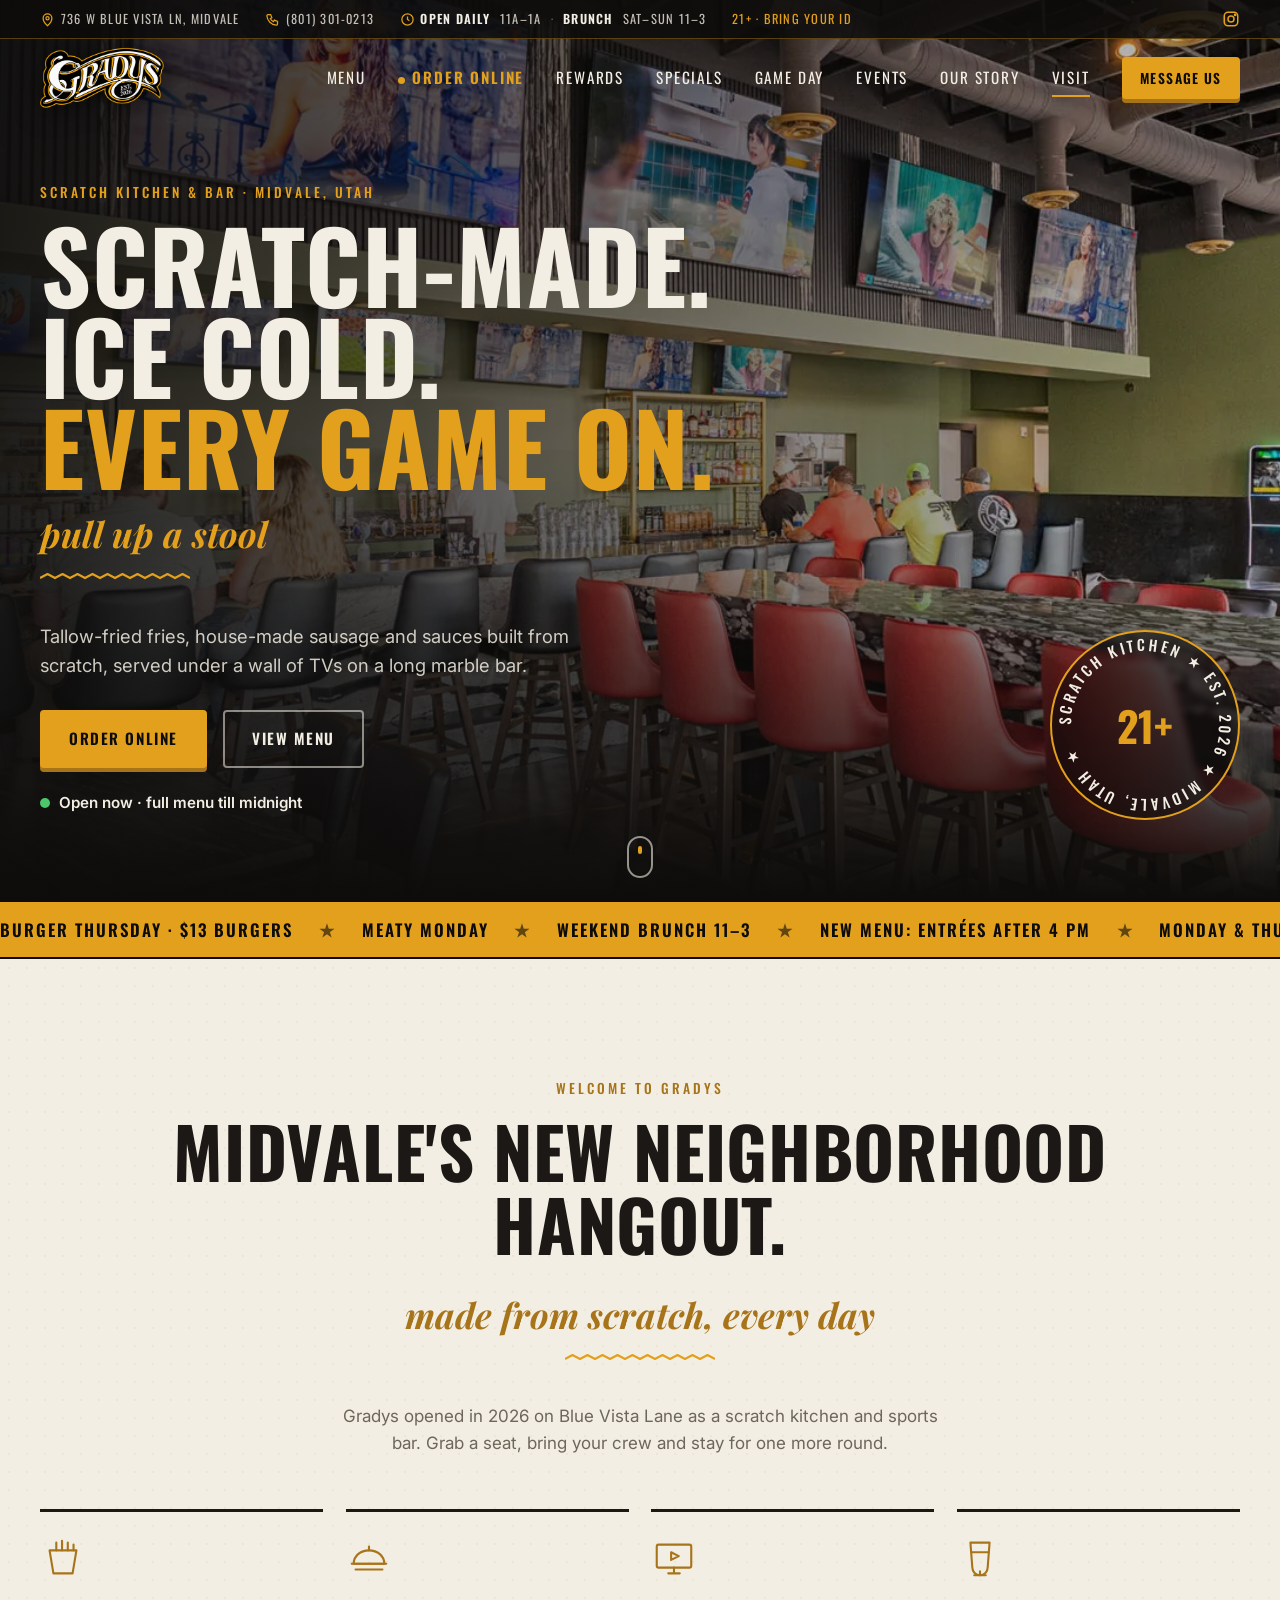
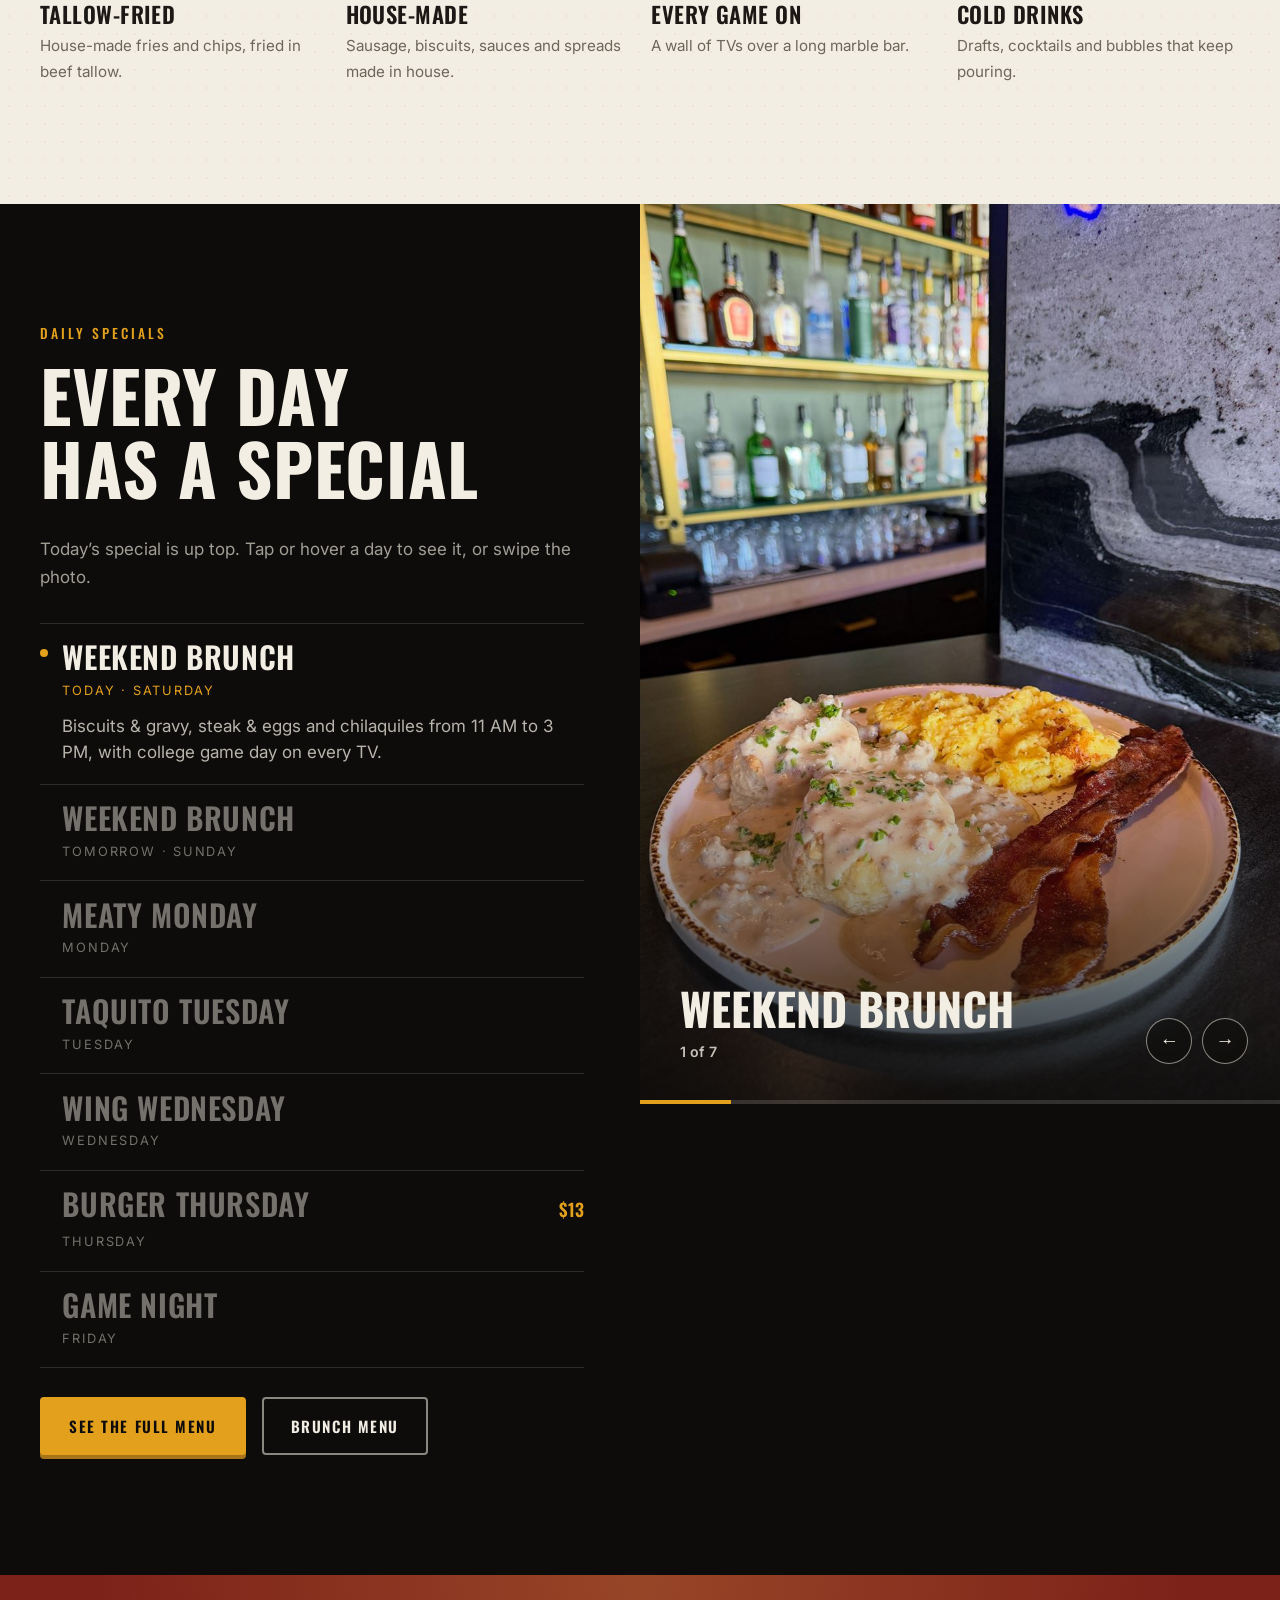
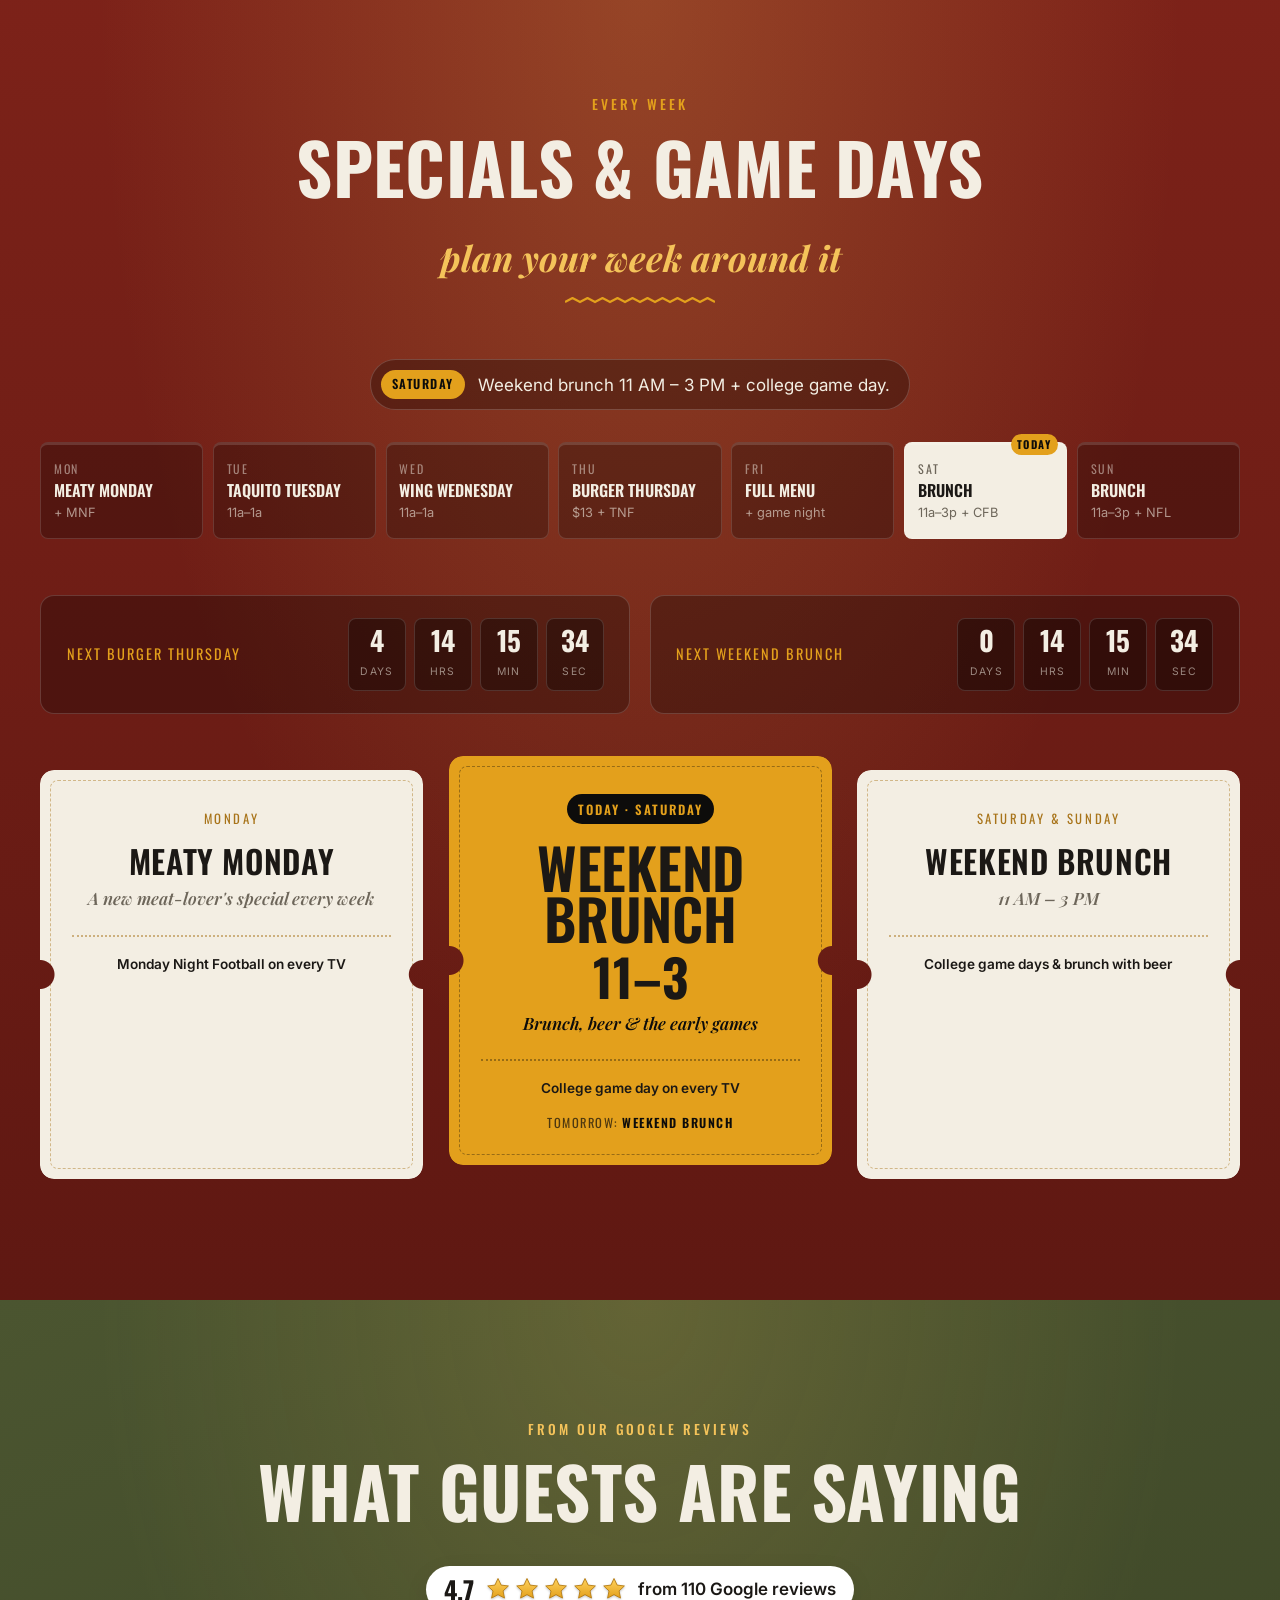
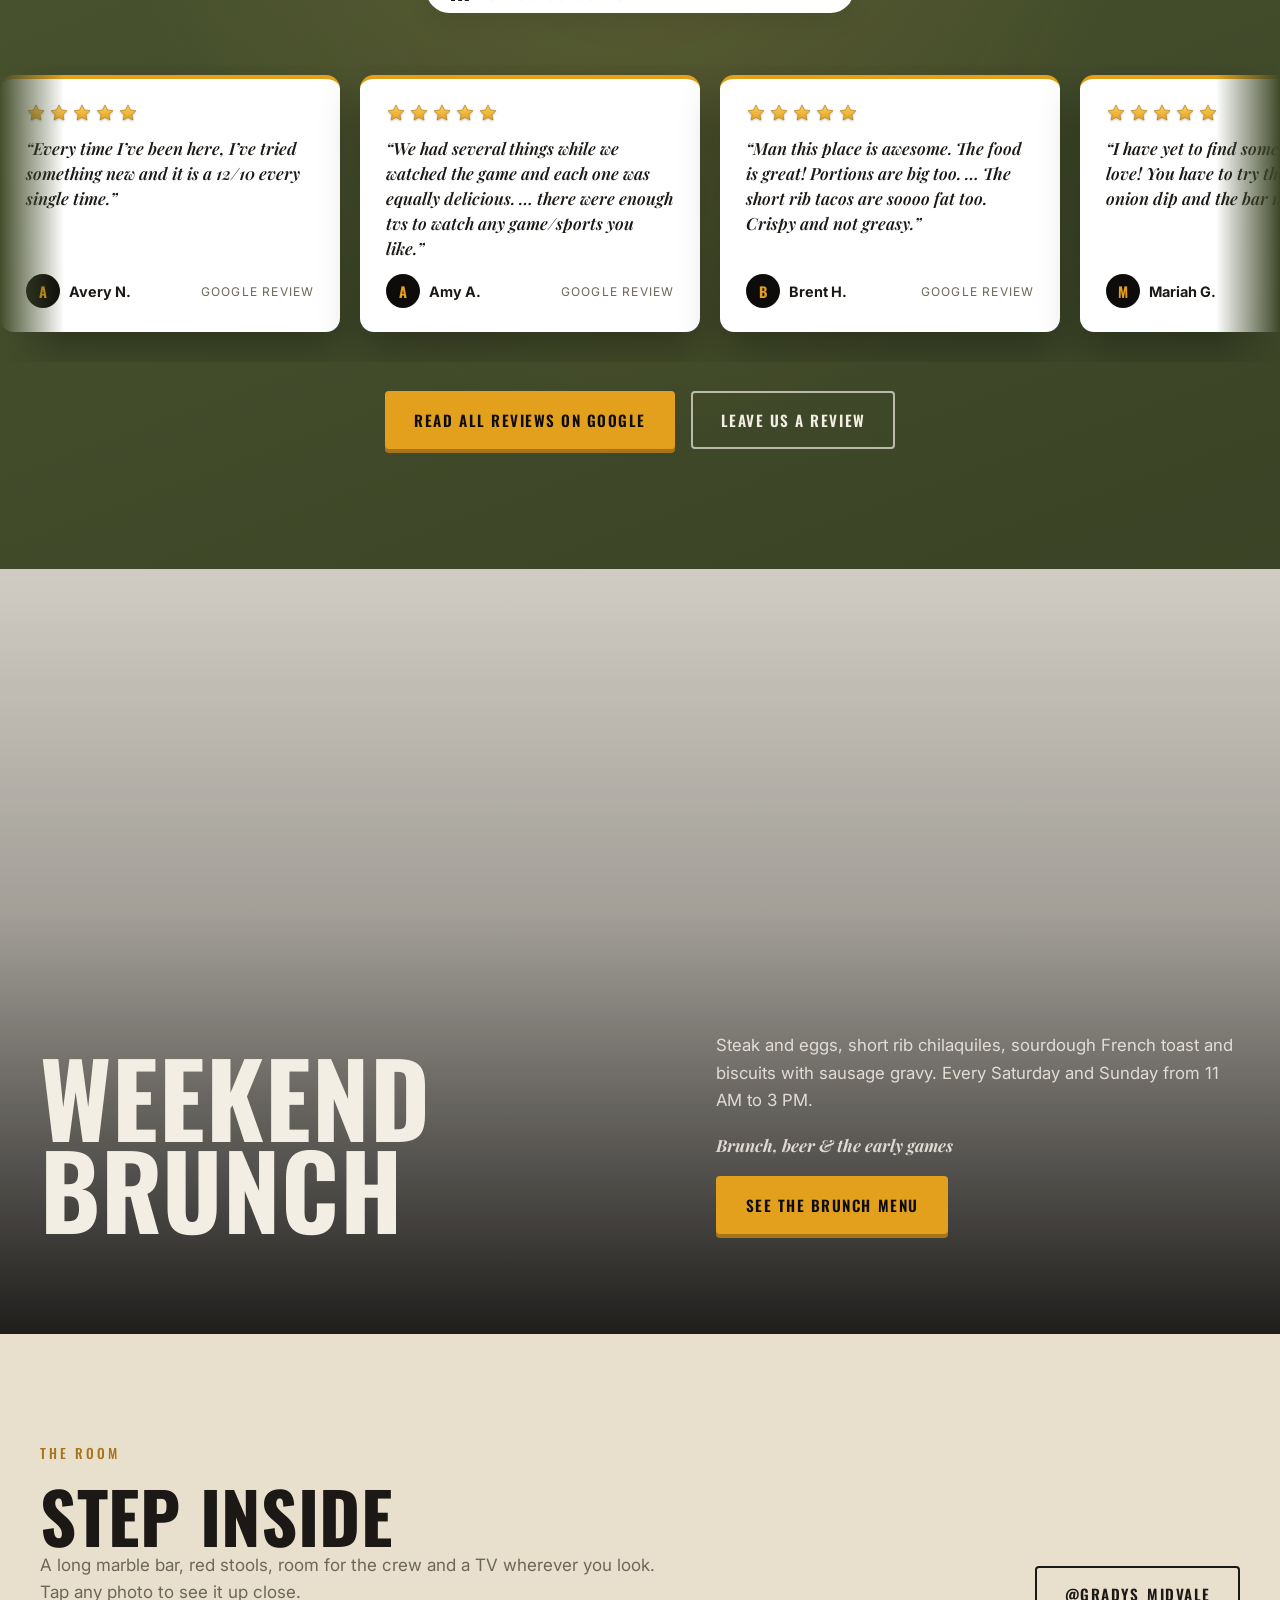
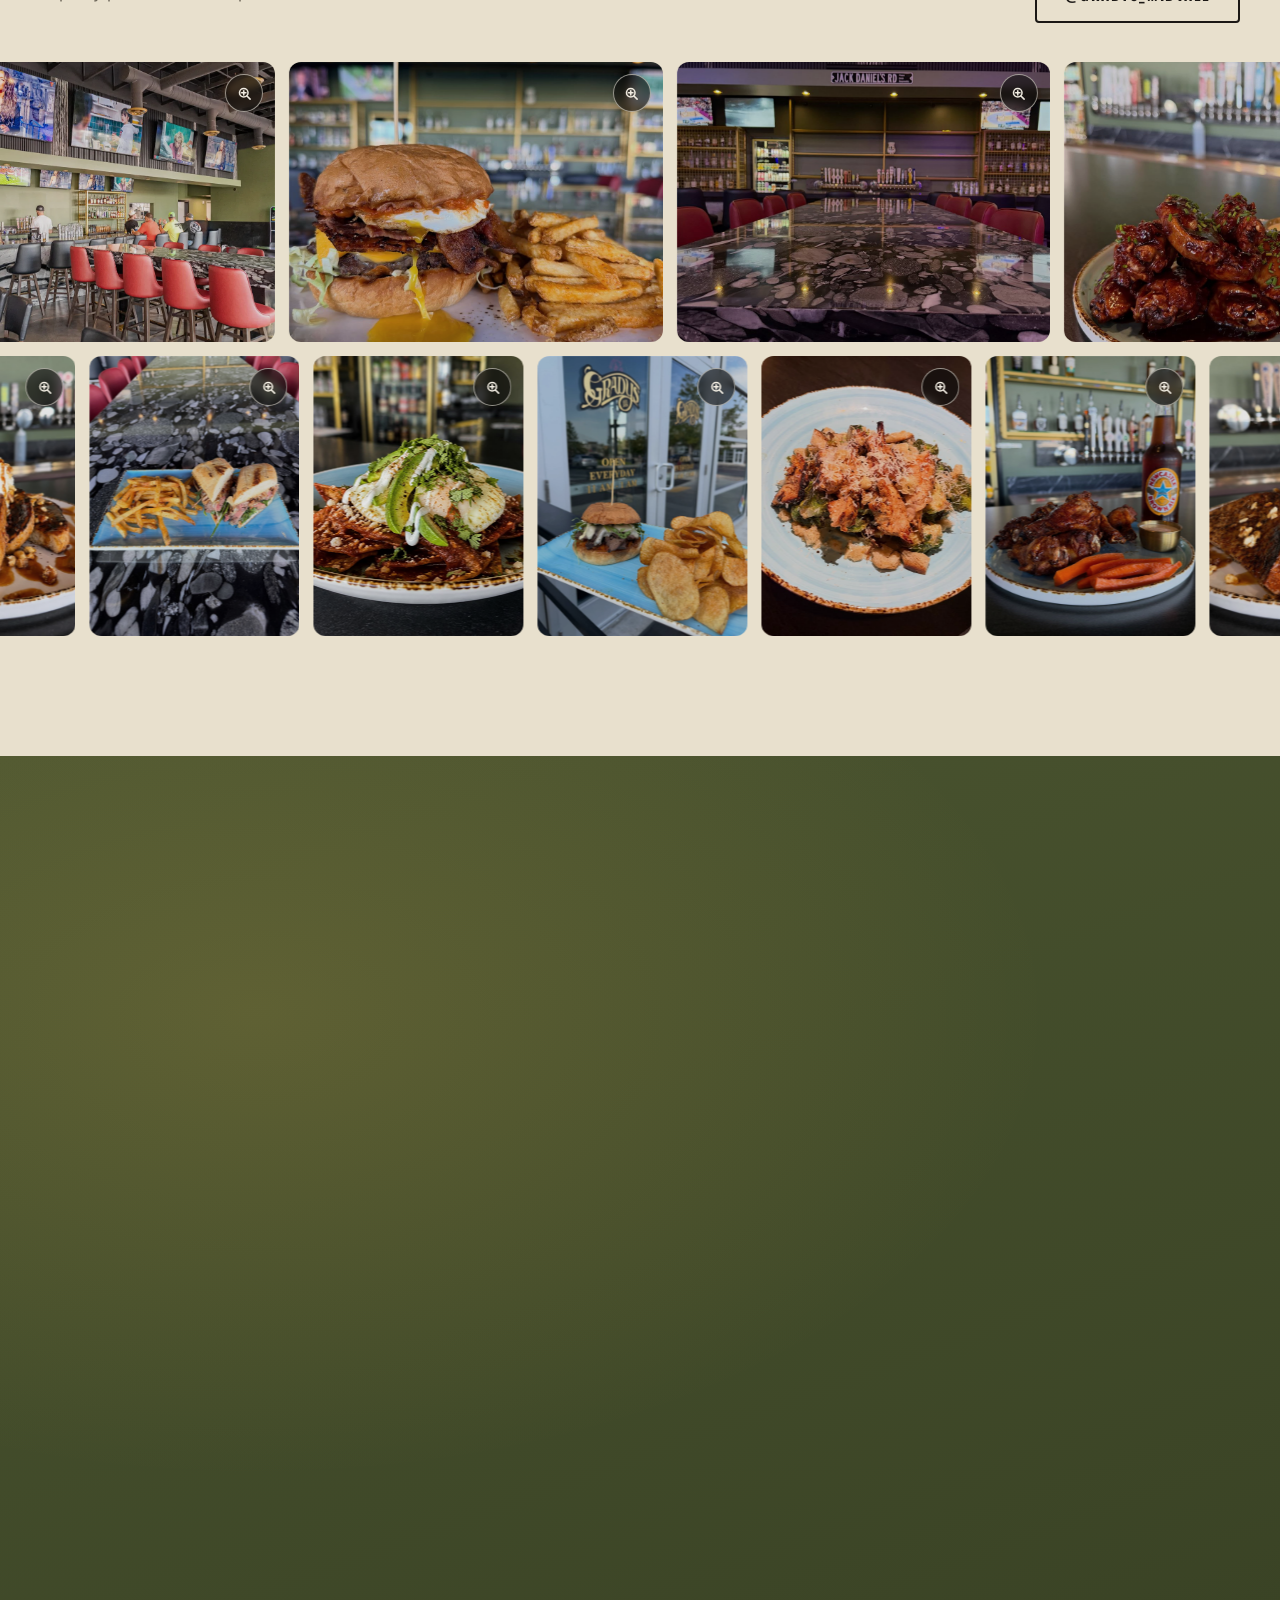
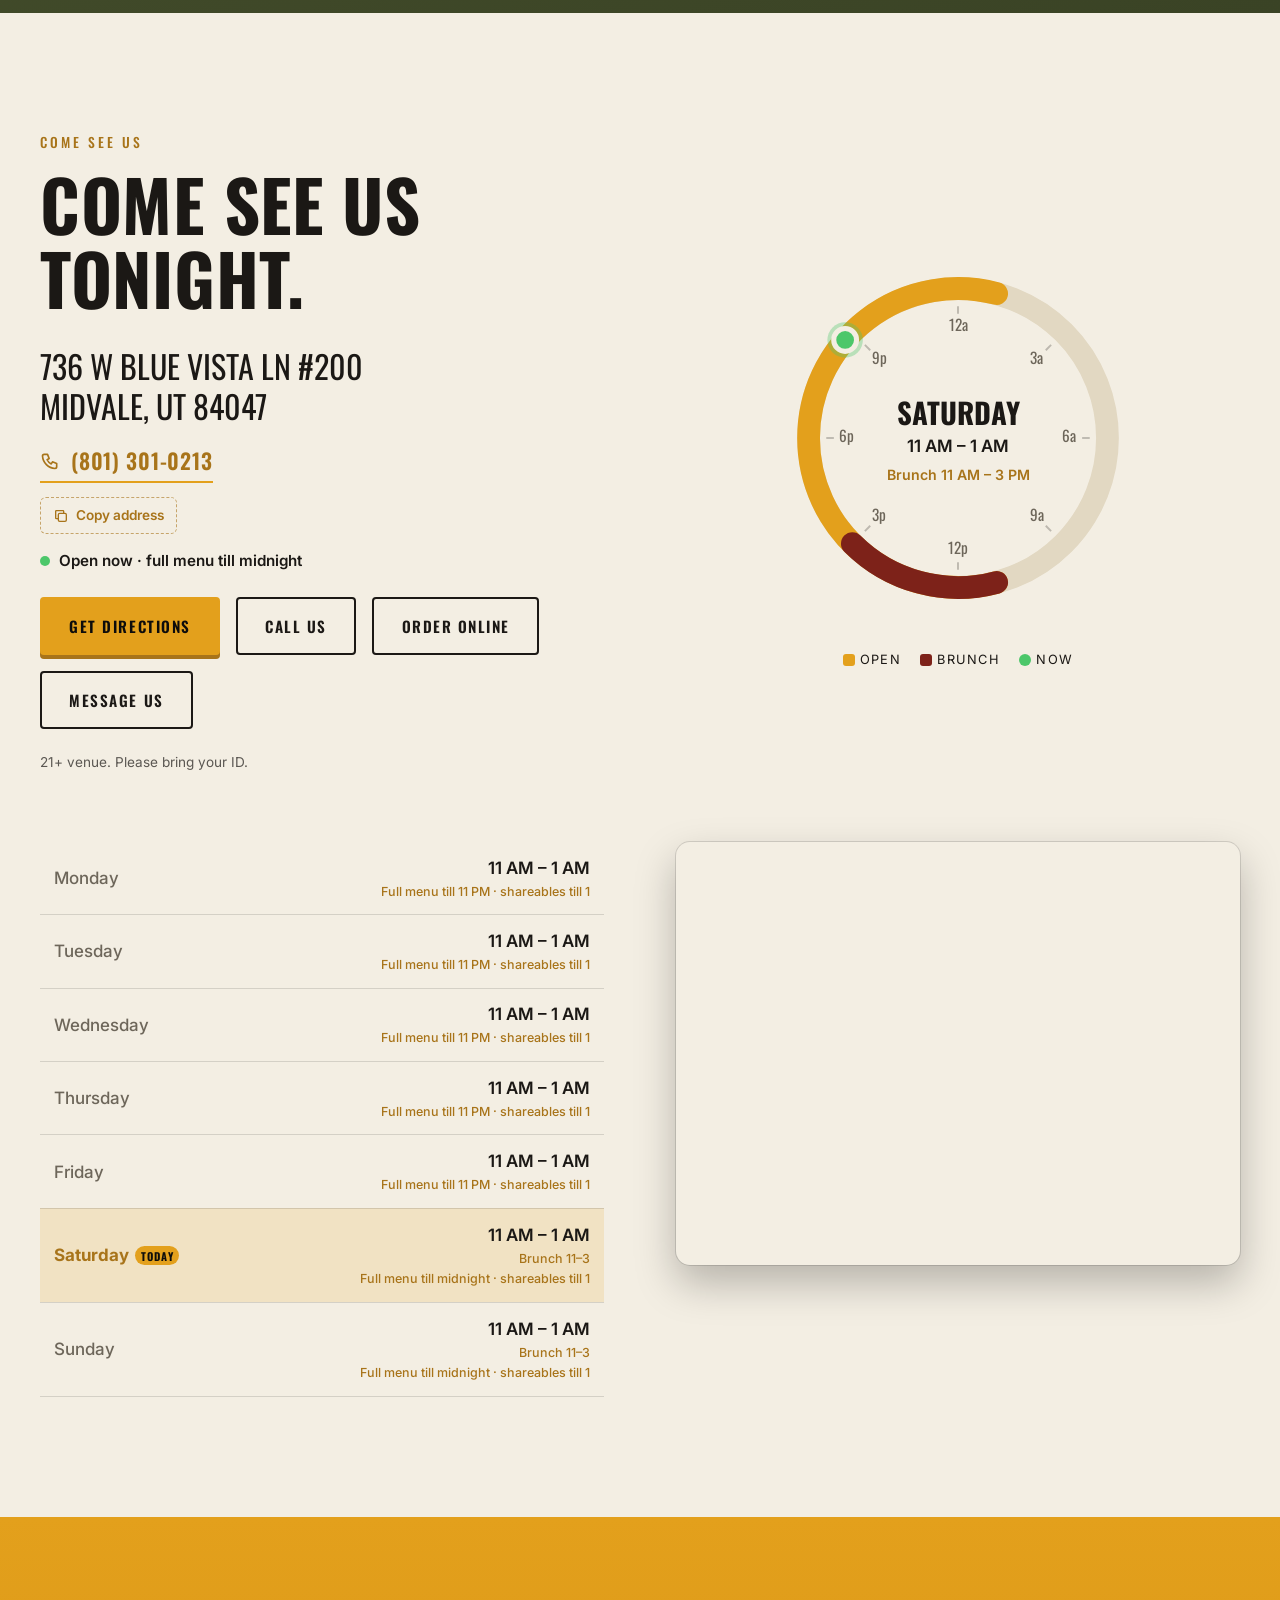
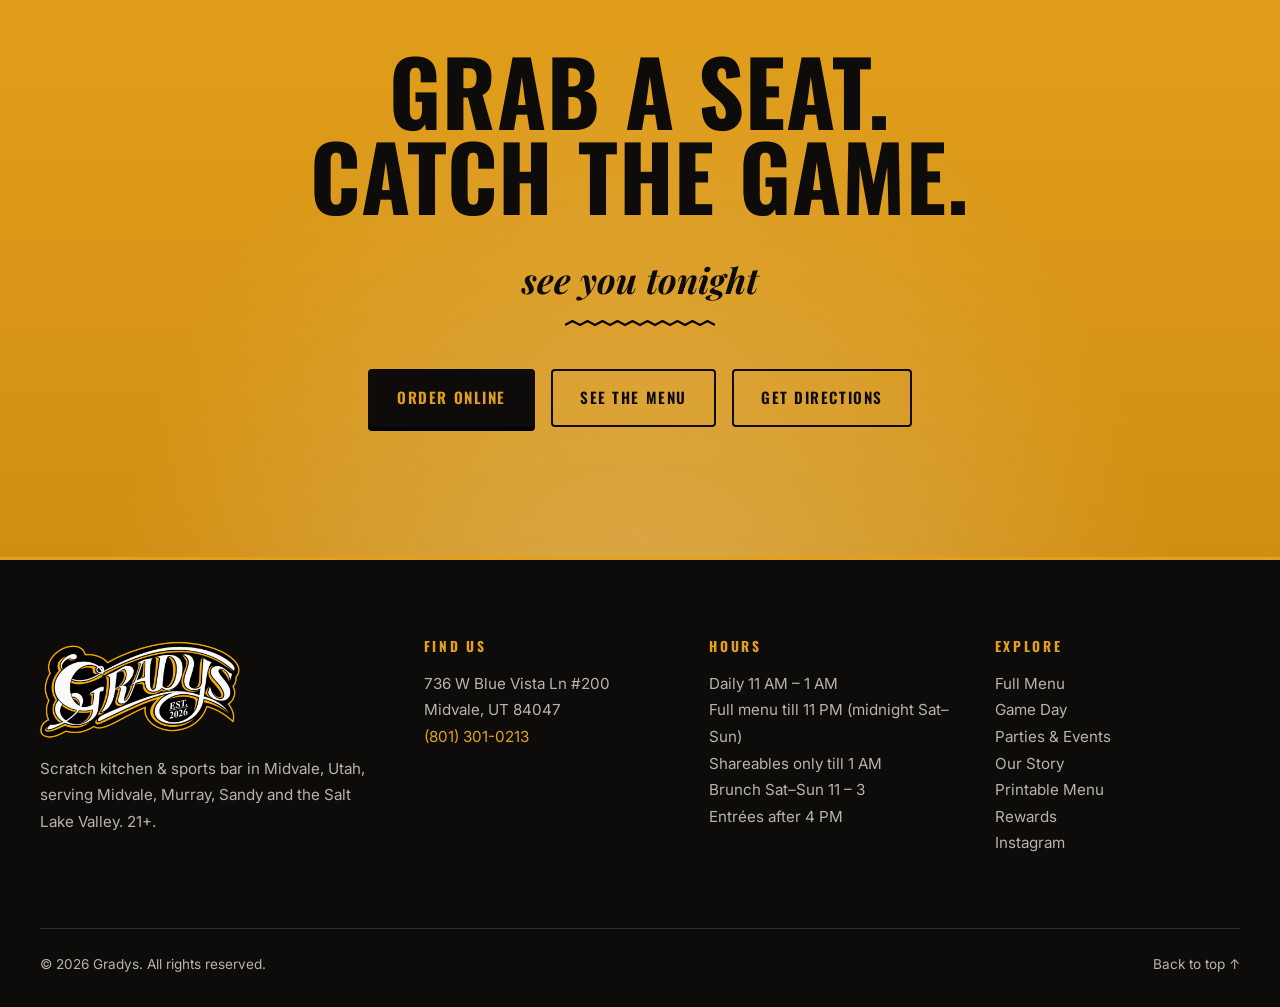
==== index.html @ ba64e4eb "Menu page: 'what's served when' hours row with live Now tag; remove menu search bar Co-Authored-By: " ====
<!doctype html>
<html lang="en">
<head>
  <meta charset="utf-8">
  <meta name="viewport" content="width=device-width, initial-scale=1">
  <link rel="canonical" href="https://gradysmidvale.com/">
  <meta property="og:url" content="https://gradysmidvale.com/">
  <title>Gradys | Sports Bar &amp; Scratch Kitchen in Midvale, UT</title>
  <meta name="description" content="Gradys is a 21+ scratch kitchen and sports bar in Midvale, Utah. Open daily until 1 AM, weekend brunch 11 AM – 3 PM. Burger Thursdays, Meaty Mondays and every game on.">
  <meta property="og:title" content="Gradys | Midvale, UT">
  <meta property="og:description" content="Scratch kitchen &amp; bar. Weekend brunch, Burger Thursdays and every game on.">
  <meta property="og:type" content="website">
  <meta property="og:image" content="https://gradysmidvale.com/assets/burger-egg.jpg">
  <meta name="theme-color" content="#0d0c0b">
  <link rel="icon" href="assets/favicon.svg" type="image/svg+xml">
  <link rel="preconnect" href="https://fonts.googleapis.com">
  <link rel="preconnect" href="https://fonts.gstatic.com" crossorigin>
  <link href="https://fonts.googleapis.com/css2?family=Oswald:wght@400;500;600;700&family=Playfair+Display:ital,wght@1,600;1,700&family=Inter:wght@400;500;600&display=swap" rel="stylesheet">
  <link rel="stylesheet" href="styles.css?v=202611191800">
  <link rel="stylesheet" href="pages.css?v=202611191800">
  <script type="application/ld+json">
{
  "@context": "https://schema.org",
  "@type": [
    "BarOrPub",
    "Restaurant"
  ],
  "@id": "https://gradysmidvale.com/#gradys",
  "name": "Gradys",
  "alternateName": "Gradys Midvale",
  "description": "Scratch kitchen and sports bar in Midvale, Utah: burgers, wings, weekend brunch and every game on the TVs. 21+.",
  "url": "https://gradysmidvale.com/",
  "telephone": "+1-801-301-0213",
  "email": "gradysmidvale@gmail.com",
  "logo": "https://gradysmidvale.com/assets/logo.png",
  "image": [
    "https://gradysmidvale.com/assets/interior.webp",
    "https://gradysmidvale.com/assets/burger-egg.jpg",
    "https://gradysmidvale.com/assets/wings-beer.jpg"
  ],
  "address": {
    "@type": "PostalAddress",
    "streetAddress": "736 W Blue Vista Ln #200",
    "addressLocality": "Midvale",
    "addressRegion": "UT",
    "postalCode": "84047",
    "addressCountry": "US"
  },
  "hasMap": "https://www.google.com/maps/search/?api=1&query=736+W+Blue+Vista+Ln+%23200+Midvale+UT+84047",
  "areaServed": [
    "Midvale, UT",
    "Murray, UT",
    "Sandy, UT",
    "Salt Lake Valley"
  ],
  "openingHoursSpecification": [
    {
      "@type": "OpeningHoursSpecification",
      "dayOfWeek": [
        "Monday",
        "Tuesday",
        "Wednesday",
        "Thursday",
        "Friday",
        "Saturday",
        "Sunday"
      ],
      "opens": "11:00",
      "closes": "01:00"
    },
    {
      "@type": "OpeningHoursSpecification",
      "validFrom": "2026-11-26",
      "validThrough": "2026-11-26",
      "opens": "00:00",
      "closes": "00:00"
    }
  ],
  "servesCuisine": [
    "American",
    "Pub food",
    "Burgers",
    "Wings",
    "Brunch"
  ],
  "priceRange": "$",
  "hasMenu": "https://gradysmidvale.com/#full-menu",
  "acceptsReservations": "False",
  "potentialAction": {
    "@type": "OrderAction",
    "target": {
      "@type": "EntryPoint",
      "urlTemplate": "https://gradysmidvale.com/order.html",
      "actionPlatform": [
        "http://schema.org/DesktopWebPlatform",
        "http://schema.org/MobileWebPlatform"
      ]
    }
  },
  "sameAs": [
    "https://www.instagram.com/gradys_midvale/",
    "https://www.doordash.com/store/53035435",
    "https://www.ubereats.com/store-browse-uuid/a3891496-7d92-5062-830c-9b2025be7996",
    "https://order.toasttab.com/online/gradys-736-w-blue-vista-ln"
  ]
}
  </script>
</head>
<body>
  <a class="skip" href="#main">Skip to content</a>
  <div class="progress" aria-hidden="true"><span></span></div>

  <!-- ===== Marquee-bulb intro (plays once per visit, tap to skip) ===== -->
  <div class="marquee-intro" data-intro aria-hidden="true">
    <div class="marquee-sign" data-bulbs>
      <img class="marquee-logo" src="assets/logo.png" alt="Gradys logo" width="700" height="350">
    </div>
    <p class="marquee-line">Every game on</p>
  </div>
  <script>
    // Intro: skip on repeat visits this session, for reduced motion, or on deep links
    (() => {
      const el = document.querySelector('[data-intro]');
      let seen = false;
      try { seen = sessionStorage.getItem('gradysIntro') === '1'; sessionStorage.setItem('gradysIntro', '1'); } catch (e) {}
      const reduce = matchMedia('(prefers-reduced-motion: reduce)').matches;
      if (seen || reduce || (location.hash && location.hash !== '#top')) { el.remove(); return; }
      // Light bulbs around the sign: they switch on in a sweep, then chase
      const sign = el.querySelector('[data-bulbs]');
      const TOP = 14, SIDE = 7, pts = [];
      for (let i = 0; i < TOP; i++) pts.push([4 + i * (92 / (TOP - 1)), 0]);
      for (let i = 1; i <= SIDE; i++) pts.push([100, i * (100 / (SIDE + 1))]);
      for (let i = TOP - 1; i >= 0; i--) pts.push([4 + i * (92 / (TOP - 1)), 100]);
      for (let i = SIDE; i >= 1; i--) pts.push([0, i * (100 / (SIDE + 1))]);
      pts.forEach(([x, y], i) => {
        const b = document.createElement('i');
        b.className = 'bulb';
        b.style.left = x + '%'; b.style.top = y + '%';
        b.style.setProperty('--on', (i * (0.75 / pts.length)).toFixed(3) + 's');
        b.style.setProperty('--chase', (-(i % 3) * 0.3).toFixed(2) + 's');
        sign.appendChild(b);
      });
      document.documentElement.classList.add('intro-on');
      const done = () => {
        if (el.classList.contains('done')) return;
        el.classList.add('done');
        document.documentElement.classList.remove('intro-on');
        setTimeout(() => el.remove(), 800);
      };
      el.addEventListener('click', done);
      addEventListener('keydown', done, { once: true });
      setTimeout(done, 2300);
    })();
  </script>

  <!-- ===== Header ===== -->
  <header class="site-header" id="top">
    <div class="holiday-bar" data-holiday-bar data-until="2026-11-27T01:00">
      <b>Closed Thanksgiving Day</b> <span class="hb-sep">&middot;</span> Thu, Nov 26 <span class="hb-more"><span class="hb-sep">&middot;</span> Back Friday at 11 AM. Happy Thanksgiving!</span>
    </div>
    <div class="infobar">
      <div class="container infobar-row">
        <a class="info" href="#visit">
          <svg viewBox="0 0 24 24" aria-hidden="true"><path d="M12 22s7-6.2 7-12a7 7 0 1 0-14 0c0 5.8 7 12 7 12Z"/><circle cx="12" cy="10" r="2.5"/></svg>
          736 W Blue Vista Ln, Midvale
        </a>
        <a class="info info-phone" href="tel:+18013010213" aria-label="Call Gradys at (801) 301-0213">
          <svg viewBox="0 0 24 24" aria-hidden="true"><path d="M5 4h4l2 5-2.5 1.5a11 11 0 0 0 5 5L15 13l5 2v4a2 2 0 0 1-2 2A16 16 0 0 1 3 6a2 2 0 0 1 2-2"/></svg>
          (801) 301-0213
        </a>
        <span class="info info-hours">
          <svg viewBox="0 0 24 24" aria-hidden="true"><circle cx="12" cy="12" r="9"/><path d="M12 7v5l3 2"/></svg>
          <b>Open daily</b>&nbsp;11a–1a <span class="sep">·</span> <b>Brunch</b>&nbsp;Sat–Sun 11–3
        </span>
        <span class="info info-21">21+ &middot; Bring your ID</span>
        <a class="info info-ig" href="https://www.instagram.com/gradys_midvale/" target="_blank" rel="noopener" aria-label="Gradys on Instagram">
          <svg viewBox="0 0 24 24" aria-hidden="true"><rect x="3" y="3" width="18" height="18" rx="5"/><circle cx="12" cy="12" r="4"/><circle cx="17.5" cy="6.5" r=".8" fill="currentColor"/></svg>
        </a>
      </div>
    </div>
    <div class="container nav-wrap">
      <a href="#top" class="logo" aria-label="Gradys home">
        <img src="assets/logo.png" alt="Gradys, Est. 2026" width="700" height="350">
      </a>
      <nav id="site-nav" class="site-nav" aria-label="Main">
        <a href="#full-menu" data-nav="menu">Menu</a>
        <a href="order.html" class="nav-order" data-nav="order">Order Online</a>
        <a href="https://www.toasttab.com/gradys-736-w-blue-vista-ln/rewardsSignup" target="_blank" rel="noopener" data-nav="rewards">Rewards</a>
        <a href="#weekly">Specials</a>
        <a href="game-day.html" data-nav="page">Game Day</a>
        <a href="events.html" data-nav="page">Events</a>
        <a href="our-story.html" data-nav="page">Our Story</a>
        <a href="#visit">Visit</a>
        <a href="https://www.instagram.com/gradys_midvale/" target="_blank" rel="noopener" class="btn btn-small">Message Us</a>
      </nav>
      <button class="nav-toggle" aria-expanded="false" aria-controls="site-nav" aria-label="Open menu">
        <span></span><span></span><span></span>
      </button>
    </div>
  </header>

  <!-- =====================================================================
       HOME PAGE
       ===================================================================== -->
  <main id="main" class="page" data-page="home">
    <!-- ===== Hero ===== -->
    <section class="hero">
      <div class="hero-bg" aria-hidden="true"></div>
      <div class="container hero-grid">
        <div class="hero-copy">
          <p class="kicker">Scratch Kitchen &amp; Bar &middot; Midvale, Utah</p>
          <h1>
            <span class="line">Scratch-made.</span>
            <span class="line">Ice cold.</span>
            <span class="line gold">Every game on.</span>
          </h1>
          <p class="script">pull up a stool</p>
          <p class="lead">Tallow-fried fries, house-made sausage and sauces built from scratch, served under a wall of TVs on a long marble bar.</p>
          <div class="actions">
            <a href="order.html" class="btn" data-order>Order Online</a>
            <a href="#full-menu" class="btn btn-ghost">View Menu</a>
          </div>
          <p class="status" data-status><span class="dot"></span><span data-status-text>Open daily until 1 AM</span></p>
        </div>
        <div class="hero-badge" aria-hidden="true">
          <svg viewBox="0 0 200 200" class="badge-ring">
            <defs><path id="circ" d="M100,100 m-78,0 a78,78 0 1,1 156,0 a78,78 0 1,1 -156,0"/></defs>
            <text><textPath href="#circ">SCRATCH KITCHEN ★ EST. 2026 ★ MIDVALE, UTAH ★ </textPath></text>
          </svg>
          <span class="badge-center">21+</span>
        </div>
      </div>
      <a href="#welcome" class="scroll-cue" aria-label="Scroll down"><span></span></a>
    </section>

    <!-- ===== Ticker ===== -->
    <div class="ticker" aria-hidden="true">
      <div class="ticker-track">
        <span>Burger Thursday · $13 burgers</span><i>★</i>
        <span>Meaty Monday</span><i>★</i>
        <span>Weekend brunch 11–3</span><i>★</i>
        <span>New menu: entrées after 4 PM</span><i>★</i>
        <span>Monday &amp; Thursday Night Football</span><i>★</i>
        <span>Now booking holiday parties</span><i>★</i>
        <span>Burger Thursday · $13 burgers</span><i>★</i>
        <span>Meaty Monday</span><i>★</i>
        <span>Weekend brunch 11–3</span><i>★</i>
        <span>New menu: entrées after 4 PM</span><i>★</i>
        <span>Monday &amp; Thursday Night Football</span><i>★</i>
        <span>Now booking holiday parties</span><i>★</i>
      </div>
    </div>

    <!-- ===== Welcome / values ===== -->
    <section class="band band-parchment intro" id="welcome">
      <div class="container">
        <div class="section-head center">
          <p class="kicker dark">Welcome to Gradys</p>
          <h2>Midvale's new neighborhood hangout.</h2>
          <p class="script dark">made from scratch, every day</p>
          <!-- TODO: have the owner review / add their own story -->
          <p class="sub">Gradys opened in 2026 on Blue Vista Lane as a scratch kitchen and sports bar. Grab a seat, bring your crew and stay for one more round.</p>
        </div>
        <div class="values">
          <div class="value">
            <svg viewBox="0 0 48 48" aria-hidden="true"><path d="M14 40 10 16h28l-4 24Z"/><path d="M17 16V8M23 16V6M29 16V8M35 16v-6"/></svg>
            <h3>Tallow-Fried</h3><p>House-made fries and chips, fried in beef tallow.</p>
          </div>
          <div class="value">
            <svg viewBox="0 0 48 48" aria-hidden="true"><path d="M8 30c0-8 7-14 16-14s16 6 16 14Z"/><path d="M6 30h36M10 36h28"/><path d="M24 16v-4"/></svg>
            <h3>House-Made</h3><p>Sausage, biscuits, sauces and spreads made in house.</p>
          </div>
          <div class="value">
            <svg viewBox="0 0 48 48" aria-hidden="true"><rect x="6" y="10" width="36" height="24" rx="2"/><path d="M18 40h12M24 34v6"/><path d="m21 18 8 4-8 4Z"/></svg>
            <h3>Every Game On</h3><p>A wall of TVs over a long marble bar.</p>
          </div>
          <div class="value">
            <svg viewBox="0 0 48 48" aria-hidden="true"><path d="M14 8h20l-2 26a8 8 0 0 1-16 0Z"/><path d="M24 42v-4M18 42h12"/><path d="M15 18h18"/></svg>
            <h3>Cold Drinks</h3><p>Drafts, cocktails and bubbles that keep pouring.</p>
          </div>
        </div>
      </div>
    </section>

    <!-- ===== Favorites (hover/tap list + sticky photo) ===== -->
    <section class="band band-black favorites" id="favorites">
      <div class="fav-grid">
        <div class="fav-list-wrap">
          <p class="kicker">Daily Specials</p>
          <h2>Every day<br>has a special</h2>
          <p class="sub light">Today’s special is up top. Tap or hover a day to see it, or swipe the photo.</p>
          <!-- One item per day. script.js moves today to the top and opens it (see TODAY_TICKET). -->
          <ol class="fav-list" role="list" data-fav-week>
            <li class="fav active" data-day="1" data-img="assets/steak-sandwich.jpg" data-cap="Meaty Monday" tabindex="0">
              <div class="fav-row"><h3>Meaty Monday</h3><span class="fav-price"></span></div>
              <p class="fav-tag">Monday</p>
              <p class="fav-desc">A new meat-lover’s feature every Monday, served until it’s gone, with Monday Night Football on every TV.</p>
            </li>
            <li class="fav" data-day="2" data-img="assets/taquitos.jpg" data-cap="Taquito Tuesday" tabindex="0">
              <div class="fav-row"><h3>Taquito Tuesday</h3><span class="fav-price"></span></div>
              <p class="fav-tag">Tuesday</p>
              <p class="fav-desc">Chili-braised short rib taquitos with white cheddar, almond poblano crema and chili jus.</p>
            </li>
            <li class="fav" data-day="3" data-img="assets/wings.jpg" data-cap="Wing Wednesday" tabindex="0">
              <div class="fav-row"><h3>Wing Wednesday</h3><span class="fav-price"></span></div>
              <p class="fav-tag">Wednesday</p>
              <p class="fav-desc">Pick your sauce, from Gold BBQ and Buffalo all the way up to INFERNO, with green goddess ranch.</p>
            </li>
            <li class="fav" data-day="4" data-img="assets/burger-egg.jpg" data-cap="Burger Thursday" tabindex="0">
              <div class="fav-row"><h3>Burger Thursday</h3><span class="fav-price">$13</span></div>
              <p class="fav-tag">Thursday</p>
              <p class="fav-desc">Every burger is $13 Thursday until 11 PM (bison excluded), plus a new feature burger each week.</p>
            </li>
            <li class="fav" data-day="5" data-img="assets/bar-sandwich-tvs.jpg" data-cap="Game Night" tabindex="0">
              <div class="fav-row"><h3>Game Night</h3><span class="fav-price"></span></div>
              <p class="fav-tag">Friday</p>
              <p class="fav-desc">The full menu until 11 PM, shareables until 1 AM, and Friday night games on every screen.</p>
            </li>
            <li class="fav" data-day="6" data-img="assets/biscuits-gravy.jpg" data-cap="Weekend Brunch" tabindex="0">
              <div class="fav-row"><h3>Weekend Brunch</h3><span class="fav-price"></span></div>
              <p class="fav-tag">Saturday</p>
              <p class="fav-desc">Biscuits &amp; gravy, steak &amp; eggs and chilaquiles from 11 AM to 3 PM, with college game day on every TV.</p>
            </li>
            <li class="fav" data-day="0" data-img="assets/chilaquiles.jpg" data-cap="Weekend Brunch" tabindex="0">
              <div class="fav-row"><h3>Weekend Brunch</h3><span class="fav-price"></span></div>
              <p class="fav-tag">Sunday</p>
              <p class="fav-desc">Short rib chilaquiles, French toast and biscuits &amp; gravy from 11 AM to 3 PM, with NFL Sunday on every TV.</p>
            </li>
          </ol>
          <div class="actions">
            <a href="#full-menu" class="btn">See the Full Menu</a>
            <a href="#full-menu/brunch" class="btn btn-ghost">Brunch Menu</a>
          </div>
        </div>
        <div class="fav-photo">
          <img src="assets/steak-sandwich.jpg" alt="" data-fav-img data-zoom>
          <div class="fav-photo-cap"><span data-fav-cap>Meaty Monday</span><small data-fav-count>1 of 7</small></div>
          <div class="fav-nav">
            <button type="button" class="round-btn" data-fav-prev aria-label="Previous day">←</button>
            <button type="button" class="round-btn" data-fav-next aria-label="Next day">→</button>
          </div>
          <div class="fav-bar" aria-hidden="true"><span data-fav-bar></span></div>
        </div>
      </div>
    </section>

    <!-- ===== Weekly specials ===== -->
    <section class="band band-black weekly" id="weekly">
      <div class="container">
        <div class="section-head center">
          <p class="kicker">Every Week</p>
          <h2>Specials &amp; Game Days</h2>
          <p class="script">plan your week around it</p>
        </div>

        <!-- TODO: confirm with client which weekly specials are ongoing -->
        <p class="today-line" data-today-line><span class="pill" data-today-name>Today</span> <span data-today-text>Open daily until 1 AM.</span></p>
        <ol class="week" role="list">
          <li data-day="1"><small>Mon</small><b>Meaty Monday</b><span>+ MNF</span></li>
          <li data-day="2"><small>Tue</small><b>Taquito Tuesday</b><span>11a–1a</span></li>
          <li data-day="3"><small>Wed</small><b>Wing Wednesday</b><span>11a–1a</span></li>
          <li data-day="4"><small>Thu</small><b>Burger Thursday</b><span>$13 + TNF</span></li>
          <li data-day="5"><small>Fri</small><b>Full Menu</b><span>+ game night</span></li>
          <li data-day="6"><small>Sat</small><b>Brunch</b><span>11a–3p + CFB</span></li>
          <li data-day="0"><small>Sun</small><b>Brunch</b><span>11a–3p + NFL</span></li>
        </ol>

        <div class="countdowns">
          <div class="countdown" data-countdown="burger">
            <p class="cd-label">Next Burger Thursday</p>
            <div class="cd-clock"><span><b data-d>0</b><small>days</small></span><span><b data-h>0</b><small>hrs</small></span><span><b data-m>0</b><small>min</small></span><span><b data-s>0</b><small>sec</small></span></div>
            <p class="cd-live" hidden>It's on right now: $13 burgers until 11 PM</p>
          </div>
          <div class="countdown" data-countdown="brunch">
            <p class="cd-label">Next Weekend Brunch</p>
            <div class="cd-clock"><span><b data-d>0</b><small>days</small></span><span><b data-h>0</b><small>hrs</small></span><span><b data-m>0</b><small>min</small></span><span><b data-s>0</b><small>sec</small></span></div>
            <p class="cd-live" hidden>Brunch is being served until 3 PM</p>
          </div>
        </div>

        <div class="tickets">
          <article class="ticket">
            <p class="ticket-day">Monday</p>
            <h3>Meaty Monday</h3>
            <p class="ticket-sub">A new meat-lover's special every week</p>
            <hr>
            <p class="ticket-foot">Monday Night Football on every TV</p>
          </article>
          <!-- Gold ticket switches to today's special every day (Mountain Time) — see TODAY_TICKET in script.js -->
          <article class="ticket ticket-gold" data-today-ticket>
            <p class="ticket-day" data-tt-day>Thursday</p>
            <h3 data-tt-name>Burger Thursday</h3>
            <p class="ticket-big" data-tt-big>$13</p>
            <p class="ticket-sub" data-tt-sub>Every burger, until 11 PM (bison excluded)</p>
            <hr>
            <p class="ticket-foot" data-tt-foot>New feature burger each week + TNF</p>
            <p class="ticket-game" data-tt-game aria-live="polite" hidden></p>
            <p class="tt-next" data-tt-next></p>
          </article>
          <article class="ticket">
            <p class="ticket-day">Saturday &amp; Sunday</p>
            <h3>Weekend Brunch</h3>
            <p class="ticket-sub">11 AM – 3 PM</p>
            <hr>
            <p class="ticket-foot">College game days &amp; brunch with beer</p>
          </article>
        </div>
      </div>
    </section>

    <!-- ===== Google reviews ===== -->
    <!-- Real 5-star Google reviews, quoted as short excerpts (Nov 2026). Rating/count are a snapshot; update when they change. -->
    <section class="band reviews rv-green" id="reviews" aria-labelledby="reviews-title">
      <svg width="0" height="0" style="position:absolute" aria-hidden="true"><defs>
        <linearGradient id="rv-star-fill" x1="0" y1="0" x2="0" y2="1"><stop offset="0" stop-color="#ffd25e"/><stop offset="1" stop-color="#e3a01c"/></linearGradient>
        <symbol id="rv-star" viewBox="0 0 24 24"><path d="M12 2.3l2.9 6.1 6.7.8-4.9 4.6 1.3 6.6L12 17.2l-5.9 3.2 1.3-6.6-4.9-4.6 6.7-.8z" fill="url(#rv-star-fill)" stroke="#b47a10" stroke-width=".8" stroke-linejoin="round"/></symbol>
      </defs></svg>

      <div class="container">
        <div class="section-head center">
          <p class="kicker">From our Google reviews</p>
          <h2 id="reviews-title">What guests are saying</h2>
          <a class="rv-summary" href="https://www.google.com/maps?cid=9613562623023487433" target="_blank" rel="noopener">
            <b>4.7</b><span class="rv-stars big" aria-hidden="true"><svg class="rv-star" viewBox="0 0 24 24" aria-hidden="true"><use href="#rv-star"></use></svg><svg class="rv-star" viewBox="0 0 24 24" aria-hidden="true"><use href="#rv-star"></use></svg><svg class="rv-star" viewBox="0 0 24 24" aria-hidden="true"><use href="#rv-star"></use></svg><svg class="rv-star" viewBox="0 0 24 24" aria-hidden="true"><use href="#rv-star"></use></svg><svg class="rv-star" viewBox="0 0 24 24" aria-hidden="true"><use href="#rv-star"></use></svg></span><span>from 110 Google reviews</span>
          </a>
        </div>
      </div>
      <div class="rv-marquee">
        <div class="rv-track">
          <figure class="rv-card">
            <span class="rv-stars" role="img" aria-label="5 out of 5 stars"><svg class="rv-star" viewBox="0 0 24 24" aria-hidden="true"><use href="#rv-star"></use></svg><svg class="rv-star" viewBox="0 0 24 24" aria-hidden="true"><use href="#rv-star"></use></svg><svg class="rv-star" viewBox="0 0 24 24" aria-hidden="true"><use href="#rv-star"></use></svg><svg class="rv-star" viewBox="0 0 24 24" aria-hidden="true"><use href="#rv-star"></use></svg><svg class="rv-star" viewBox="0 0 24 24" aria-hidden="true"><use href="#rv-star"></use></svg></span>
            <blockquote>“Every time I’ve been here, I’ve tried something new and it is a 12/10 every single time.”</blockquote>
            <figcaption><span class="rv-avatar">A</span><b>Avery N.</b><span class="rv-src">Google review</span></figcaption>
          </figure>
          <figure class="rv-card">
            <span class="rv-stars" role="img" aria-label="5 out of 5 stars"><svg class="rv-star" viewBox="0 0 24 24" aria-hidden="true"><use href="#rv-star"></use></svg><svg class="rv-star" viewBox="0 0 24 24" aria-hidden="true"><use href="#rv-star"></use></svg><svg class="rv-star" viewBox="0 0 24 24" aria-hidden="true"><use href="#rv-star"></use></svg><svg class="rv-star" viewBox="0 0 24 24" aria-hidden="true"><use href="#rv-star"></use></svg><svg class="rv-star" viewBox="0 0 24 24" aria-hidden="true"><use href="#rv-star"></use></svg></span>
            <blockquote>“We had several things while we watched the game and each one was equally delicious. … there were enough tvs to watch any game/sports you like.”</blockquote>
            <figcaption><span class="rv-avatar">A</span><b>Amy A.</b><span class="rv-src">Google review</span></figcaption>
          </figure>
          <figure class="rv-card">
            <span class="rv-stars" role="img" aria-label="5 out of 5 stars"><svg class="rv-star" viewBox="0 0 24 24" aria-hidden="true"><use href="#rv-star"></use></svg><svg class="rv-star" viewBox="0 0 24 24" aria-hidden="true"><use href="#rv-star"></use></svg><svg class="rv-star" viewBox="0 0 24 24" aria-hidden="true"><use href="#rv-star"></use></svg><svg class="rv-star" viewBox="0 0 24 24" aria-hidden="true"><use href="#rv-star"></use></svg><svg class="rv-star" viewBox="0 0 24 24" aria-hidden="true"><use href="#rv-star"></use></svg></span>
            <blockquote>“Man this place is awesome. The food is great! Portions are big too. … The short rib tacos are soooo fat too. Crispy and not greasy.”</blockquote>
            <figcaption><span class="rv-avatar">B</span><b>Brent H.</b><span class="rv-src">Google review</span></figcaption>
          </figure>
          <figure class="rv-card">
            <span class="rv-stars" role="img" aria-label="5 out of 5 stars"><svg class="rv-star" viewBox="0 0 24 24" aria-hidden="true"><use href="#rv-star"></use></svg><svg class="rv-star" viewBox="0 0 24 24" aria-hidden="true"><use href="#rv-star"></use></svg><svg class="rv-star" viewBox="0 0 24 24" aria-hidden="true"><use href="#rv-star"></use></svg><svg class="rv-star" viewBox="0 0 24 24" aria-hidden="true"><use href="#rv-star"></use></svg><svg class="rv-star" viewBox="0 0 24 24" aria-hidden="true"><use href="#rv-star"></use></svg></span>
            <blockquote>“I have yet to find something I don’t love! You have to try the chips french onion dip and the bar nuts!”</blockquote>
            <figcaption><span class="rv-avatar">M</span><b>Mariah G.</b><span class="rv-src">Google review</span></figcaption>
          </figure>
          <figure class="rv-card">
            <span class="rv-stars" role="img" aria-label="5 out of 5 stars"><svg class="rv-star" viewBox="0 0 24 24" aria-hidden="true"><use href="#rv-star"></use></svg><svg class="rv-star" viewBox="0 0 24 24" aria-hidden="true"><use href="#rv-star"></use></svg><svg class="rv-star" viewBox="0 0 24 24" aria-hidden="true"><use href="#rv-star"></use></svg><svg class="rv-star" viewBox="0 0 24 24" aria-hidden="true"><use href="#rv-star"></use></svg><svg class="rv-star" viewBox="0 0 24 24" aria-hidden="true"><use href="#rv-star"></use></svg></span>
            <blockquote>“It’s nice to have a bar with excellent food and good drinks near my house! … This place rocks.”</blockquote>
            <figcaption><span class="rv-avatar">L</span><b>Layton A.</b><span class="rv-src">Google review</span></figcaption>
          </figure>
          <figure class="rv-card">
            <span class="rv-stars" role="img" aria-label="5 out of 5 stars"><svg class="rv-star" viewBox="0 0 24 24" aria-hidden="true"><use href="#rv-star"></use></svg><svg class="rv-star" viewBox="0 0 24 24" aria-hidden="true"><use href="#rv-star"></use></svg><svg class="rv-star" viewBox="0 0 24 24" aria-hidden="true"><use href="#rv-star"></use></svg><svg class="rv-star" viewBox="0 0 24 24" aria-hidden="true"><use href="#rv-star"></use></svg><svg class="rv-star" viewBox="0 0 24 24" aria-hidden="true"><use href="#rv-star"></use></svg></span>
            <blockquote>“We tried this place and LOVED it. From the Guiness on draft to the amazing Old Fashion everything was delicious.”</blockquote>
            <figcaption><span class="rv-avatar">C</span><b>Carrie O.</b><span class="rv-src">Google review</span></figcaption>
          </figure>
          <figure class="rv-card">
            <span class="rv-stars" role="img" aria-label="5 out of 5 stars"><svg class="rv-star" viewBox="0 0 24 24" aria-hidden="true"><use href="#rv-star"></use></svg><svg class="rv-star" viewBox="0 0 24 24" aria-hidden="true"><use href="#rv-star"></use></svg><svg class="rv-star" viewBox="0 0 24 24" aria-hidden="true"><use href="#rv-star"></use></svg><svg class="rv-star" viewBox="0 0 24 24" aria-hidden="true"><use href="#rv-star"></use></svg><svg class="rv-star" viewBox="0 0 24 24" aria-hidden="true"><use href="#rv-star"></use></svg></span>
            <blockquote>“Grady’s in Midvale is one of my favorite spots to eat.”</blockquote>
            <figcaption><span class="rv-avatar">J</span><b>JD W.</b><span class="rv-src">Google review</span></figcaption>
          </figure>
          <figure class="rv-card">
            <span class="rv-stars" role="img" aria-label="5 out of 5 stars"><svg class="rv-star" viewBox="0 0 24 24" aria-hidden="true"><use href="#rv-star"></use></svg><svg class="rv-star" viewBox="0 0 24 24" aria-hidden="true"><use href="#rv-star"></use></svg><svg class="rv-star" viewBox="0 0 24 24" aria-hidden="true"><use href="#rv-star"></use></svg><svg class="rv-star" viewBox="0 0 24 24" aria-hidden="true"><use href="#rv-star"></use></svg><svg class="rv-star" viewBox="0 0 24 24" aria-hidden="true"><use href="#rv-star"></use></svg></span>
            <blockquote>“Wonderful cocktails, great beer! … Great staff. Highly recommend.”</blockquote>
            <figcaption><span class="rv-avatar">J</span><b>Jamie N.</b><span class="rv-src">Google review</span></figcaption>
          </figure>
          <figure class="rv-card">
            <span class="rv-stars" role="img" aria-label="5 out of 5 stars"><svg class="rv-star" viewBox="0 0 24 24" aria-hidden="true"><use href="#rv-star"></use></svg><svg class="rv-star" viewBox="0 0 24 24" aria-hidden="true"><use href="#rv-star"></use></svg><svg class="rv-star" viewBox="0 0 24 24" aria-hidden="true"><use href="#rv-star"></use></svg><svg class="rv-star" viewBox="0 0 24 24" aria-hidden="true"><use href="#rv-star"></use></svg><svg class="rv-star" viewBox="0 0 24 24" aria-hidden="true"><use href="#rv-star"></use></svg></span>
            <blockquote>“You dont want to miss this gem! Cool atmosphere, great food, and lots of drinks and beers on tap!”</blockquote>
            <figcaption><span class="rv-avatar">R</span><b>Rob B.</b><span class="rv-src">Google review</span></figcaption>
          </figure>
          <figure class="rv-card">
            <span class="rv-stars" role="img" aria-label="5 out of 5 stars"><svg class="rv-star" viewBox="0 0 24 24" aria-hidden="true"><use href="#rv-star"></use></svg><svg class="rv-star" viewBox="0 0 24 24" aria-hidden="true"><use href="#rv-star"></use></svg><svg class="rv-star" viewBox="0 0 24 24" aria-hidden="true"><use href="#rv-star"></use></svg><svg class="rv-star" viewBox="0 0 24 24" aria-hidden="true"><use href="#rv-star"></use></svg><svg class="rv-star" viewBox="0 0 24 24" aria-hidden="true"><use href="#rv-star"></use></svg></span>
            <blockquote>“The food is amazing!! … Insane attention to detail.”</blockquote>
            <figcaption><span class="rv-avatar">O</span><b>Omar J.</b><span class="rv-src">Google review</span></figcaption>
          </figure>
          <figure class="rv-card" aria-hidden="true">
            <span class="rv-stars" role="img" aria-label="5 out of 5 stars"><svg class="rv-star" viewBox="0 0 24 24" aria-hidden="true"><use href="#rv-star"></use></svg><svg class="rv-star" viewBox="0 0 24 24" aria-hidden="true"><use href="#rv-star"></use></svg><svg class="rv-star" viewBox="0 0 24 24" aria-hidden="true"><use href="#rv-star"></use></svg><svg class="rv-star" viewBox="0 0 24 24" aria-hidden="true"><use href="#rv-star"></use></svg><svg class="rv-star" viewBox="0 0 24 24" aria-hidden="true"><use href="#rv-star"></use></svg></span>
            <blockquote>“Every time I’ve been here, I’ve tried something new and it is a 12/10 every single time.”</blockquote>
            <figcaption><span class="rv-avatar">A</span><b>Avery N.</b><span class="rv-src">Google review</span></figcaption>
          </figure>
          <figure class="rv-card" aria-hidden="true">
            <span class="rv-stars" role="img" aria-label="5 out of 5 stars"><svg class="rv-star" viewBox="0 0 24 24" aria-hidden="true"><use href="#rv-star"></use></svg><svg class="rv-star" viewBox="0 0 24 24" aria-hidden="true"><use href="#rv-star"></use></svg><svg class="rv-star" viewBox="0 0 24 24" aria-hidden="true"><use href="#rv-star"></use></svg><svg class="rv-star" viewBox="0 0 24 24" aria-hidden="true"><use href="#rv-star"></use></svg><svg class="rv-star" viewBox="0 0 24 24" aria-hidden="true"><use href="#rv-star"></use></svg></span>
            <blockquote>“We had several things while we watched the game and each one was equally delicious. … there were enough tvs to watch any game/sports you like.”</blockquote>
            <figcaption><span class="rv-avatar">A</span><b>Amy A.</b><span class="rv-src">Google review</span></figcaption>
          </figure>
          <figure class="rv-card" aria-hidden="true">
            <span class="rv-stars" role="img" aria-label="5 out of 5 stars"><svg class="rv-star" viewBox="0 0 24 24" aria-hidden="true"><use href="#rv-star"></use></svg><svg class="rv-star" viewBox="0 0 24 24" aria-hidden="true"><use href="#rv-star"></use></svg><svg class="rv-star" viewBox="0 0 24 24" aria-hidden="true"><use href="#rv-star"></use></svg><svg class="rv-star" viewBox="0 0 24 24" aria-hidden="true"><use href="#rv-star"></use></svg><svg class="rv-star" viewBox="0 0 24 24" aria-hidden="true"><use href="#rv-star"></use></svg></span>
            <blockquote>“Man this place is awesome. The food is great! Portions are big too. … The short rib tacos are soooo fat too. Crispy and not greasy.”</blockquote>
            <figcaption><span class="rv-avatar">B</span><b>Brent H.</b><span class="rv-src">Google review</span></figcaption>
          </figure>
          <figure class="rv-card" aria-hidden="true">
            <span class="rv-stars" role="img" aria-label="5 out of 5 stars"><svg class="rv-star" viewBox="0 0 24 24" aria-hidden="true"><use href="#rv-star"></use></svg><svg class="rv-star" viewBox="0 0 24 24" aria-hidden="true"><use href="#rv-star"></use></svg><svg class="rv-star" viewBox="0 0 24 24" aria-hidden="true"><use href="#rv-star"></use></svg><svg class="rv-star" viewBox="0 0 24 24" aria-hidden="true"><use href="#rv-star"></use></svg><svg class="rv-star" viewBox="0 0 24 24" aria-hidden="true"><use href="#rv-star"></use></svg></span>
            <blockquote>“I have yet to find something I don’t love! You have to try the chips french onion dip and the bar nuts!”</blockquote>
            <figcaption><span class="rv-avatar">M</span><b>Mariah G.</b><span class="rv-src">Google review</span></figcaption>
          </figure>
          <figure class="rv-card" aria-hidden="true">
            <span class="rv-stars" role="img" aria-label="5 out of 5 stars"><svg class="rv-star" viewBox="0 0 24 24" aria-hidden="true"><use href="#rv-star"></use></svg><svg class="rv-star" viewBox="0 0 24 24" aria-hidden="true"><use href="#rv-star"></use></svg><svg class="rv-star" viewBox="0 0 24 24" aria-hidden="true"><use href="#rv-star"></use></svg><svg class="rv-star" viewBox="0 0 24 24" aria-hidden="true"><use href="#rv-star"></use></svg><svg class="rv-star" viewBox="0 0 24 24" aria-hidden="true"><use href="#rv-star"></use></svg></span>
            <blockquote>“It’s nice to have a bar with excellent food and good drinks near my house! … This place rocks.”</blockquote>
            <figcaption><span class="rv-avatar">L</span><b>Layton A.</b><span class="rv-src">Google review</span></figcaption>
          </figure>
          <figure class="rv-card" aria-hidden="true">
            <span class="rv-stars" role="img" aria-label="5 out of 5 stars"><svg class="rv-star" viewBox="0 0 24 24" aria-hidden="true"><use href="#rv-star"></use></svg><svg class="rv-star" viewBox="0 0 24 24" aria-hidden="true"><use href="#rv-star"></use></svg><svg class="rv-star" viewBox="0 0 24 24" aria-hidden="true"><use href="#rv-star"></use></svg><svg class="rv-star" viewBox="0 0 24 24" aria-hidden="true"><use href="#rv-star"></use></svg><svg class="rv-star" viewBox="0 0 24 24" aria-hidden="true"><use href="#rv-star"></use></svg></span>
            <blockquote>“We tried this place and LOVED it. From the Guiness on draft to the amazing Old Fashion everything was delicious.”</blockquote>
            <figcaption><span class="rv-avatar">C</span><b>Carrie O.</b><span class="rv-src">Google review</span></figcaption>
          </figure>
          <figure class="rv-card" aria-hidden="true">
            <span class="rv-stars" role="img" aria-label="5 out of 5 stars"><svg class="rv-star" viewBox="0 0 24 24" aria-hidden="true"><use href="#rv-star"></use></svg><svg class="rv-star" viewBox="0 0 24 24" aria-hidden="true"><use href="#rv-star"></use></svg><svg class="rv-star" viewBox="0 0 24 24" aria-hidden="true"><use href="#rv-star"></use></svg><svg class="rv-star" viewBox="0 0 24 24" aria-hidden="true"><use href="#rv-star"></use></svg><svg class="rv-star" viewBox="0 0 24 24" aria-hidden="true"><use href="#rv-star"></use></svg></span>
            <blockquote>“Grady’s in Midvale is one of my favorite spots to eat.”</blockquote>
            <figcaption><span class="rv-avatar">J</span><b>JD W.</b><span class="rv-src">Google review</span></figcaption>
          </figure>
          <figure class="rv-card" aria-hidden="true">
            <span class="rv-stars" role="img" aria-label="5 out of 5 stars"><svg class="rv-star" viewBox="0 0 24 24" aria-hidden="true"><use href="#rv-star"></use></svg><svg class="rv-star" viewBox="0 0 24 24" aria-hidden="true"><use href="#rv-star"></use></svg><svg class="rv-star" viewBox="0 0 24 24" aria-hidden="true"><use href="#rv-star"></use></svg><svg class="rv-star" viewBox="0 0 24 24" aria-hidden="true"><use href="#rv-star"></use></svg><svg class="rv-star" viewBox="0 0 24 24" aria-hidden="true"><use href="#rv-star"></use></svg></span>
            <blockquote>“Wonderful cocktails, great beer! … Great staff. Highly recommend.”</blockquote>
            <figcaption><span class="rv-avatar">J</span><b>Jamie N.</b><span class="rv-src">Google review</span></figcaption>
          </figure>
          <figure class="rv-card" aria-hidden="true">
            <span class="rv-stars" role="img" aria-label="5 out of 5 stars"><svg class="rv-star" viewBox="0 0 24 24" aria-hidden="true"><use href="#rv-star"></use></svg><svg class="rv-star" viewBox="0 0 24 24" aria-hidden="true"><use href="#rv-star"></use></svg><svg class="rv-star" viewBox="0 0 24 24" aria-hidden="true"><use href="#rv-star"></use></svg><svg class="rv-star" viewBox="0 0 24 24" aria-hidden="true"><use href="#rv-star"></use></svg><svg class="rv-star" viewBox="0 0 24 24" aria-hidden="true"><use href="#rv-star"></use></svg></span>
            <blockquote>“You dont want to miss this gem! Cool atmosphere, great food, and lots of drinks and beers on tap!”</blockquote>
            <figcaption><span class="rv-avatar">R</span><b>Rob B.</b><span class="rv-src">Google review</span></figcaption>
          </figure>
          <figure class="rv-card" aria-hidden="true">
            <span class="rv-stars" role="img" aria-label="5 out of 5 stars"><svg class="rv-star" viewBox="0 0 24 24" aria-hidden="true"><use href="#rv-star"></use></svg><svg class="rv-star" viewBox="0 0 24 24" aria-hidden="true"><use href="#rv-star"></use></svg><svg class="rv-star" viewBox="0 0 24 24" aria-hidden="true"><use href="#rv-star"></use></svg><svg class="rv-star" viewBox="0 0 24 24" aria-hidden="true"><use href="#rv-star"></use></svg><svg class="rv-star" viewBox="0 0 24 24" aria-hidden="true"><use href="#rv-star"></use></svg></span>
            <blockquote>“The food is amazing!! … Insane attention to detail.”</blockquote>
            <figcaption><span class="rv-avatar">O</span><b>Omar J.</b><span class="rv-src">Google review</span></figcaption>
          </figure>
        </div>
      </div>
      <div class="container center">
        <div class="actions center">
          <a class="btn btn-dark" href="https://www.google.com/maps?cid=9613562623023487433" target="_blank" rel="noopener">Read all reviews on Google</a>
          <a class="btn btn-ghost rv-ghost" href="https://www.google.com/maps?cid=9613562623023487433" target="_blank" rel="noopener">Leave us a review</a>
        </div>
      </div>
    </section>

    <!-- ===== Brunch photo band ===== -->
    <section class="photo-band" id="brunch-band" style="--bg:url('assets/steak-eggs.jpg')">
      <div class="container photo-band-inner">
        <h2>Weekend<br>Brunch</h2>
        <div>
          <p>Steak and eggs, short rib chilaquiles, sourdough French toast and biscuits with sausage gravy. Every Saturday and Sunday from 11 AM to 3 PM.</p>
          <p class="photo-band-note">Brunch, beer &amp; the early games</p>
          <a href="#full-menu/brunch" class="btn">See the Brunch Menu</a>
        </div>
      </div>
    </section>

    <!-- ===== Step inside: two-row moving mosaic ===== -->
    <section class="band band-black inside" aria-labelledby="inside-title">
      <div class="container strip-head">
        <div>
          <p class="kicker">The Room</p>
          <h2 id="inside-title">Step inside</h2>
          <p class="sub light">A long marble bar, red stools, room for the crew and a TV wherever you look. Tap any photo to see it up close.</p>
        </div>
        <a class="btn btn-ghost" href="https://www.instagram.com/gradys_midvale/" target="_blank" rel="noopener">@gradys_midvale</a>
      </div>
      <div class="mosaic">
        <div class="mosaic-row" data-dir="left">
          <div class="mosaic-track">
            <img src="assets/interior.webp" alt="Dining room with red stools and TVs" loading="lazy" data-zoom>
            <img src="assets/burger-stack.jpg" alt="Stacked burger with fries at the bar" loading="lazy" data-zoom>
            <img src="assets/bar-counter.jpg" alt="The marble bar and taps" loading="lazy" data-zoom>
            <img src="assets/wings.jpg" alt="Sticky glazed wings" loading="lazy" data-zoom>
            <img src="assets/front-door.jpg" alt="Gradys front door, open every day" loading="lazy" data-zoom>
            <img src="assets/taquitos.jpg" alt="Short rib taquitos" loading="lazy" data-zoom>
          </div>
        </div>
        <div class="mosaic-row" data-dir="right">
          <div class="mosaic-track">
            <img src="assets/steak-sandwich.jpg" alt="Steak sandwich and fries on the marble bar" loading="lazy" data-zoom>
            <img src="assets/chilaquiles.jpg" alt="Short rib chilaquiles" loading="lazy" data-zoom>
            <img src="assets/burger-chips.jpg" alt="Burger and house chips by the front door" loading="lazy" data-zoom>
            <img src="assets/brussels-caesar.jpg" alt="Brussels Caesar salad" loading="lazy" data-zoom>
            <img src="assets/wings-beer.jpg" alt="Wings with a cold beer" loading="lazy" data-zoom>
            <img src="assets/french-toast.jpg" alt="Sourdough French toast" loading="lazy" data-zoom>
          </div>
        </div>
      </div>
    </section>

    <!-- ===== Parties: collage ===== -->
    <section class="band band-char parties" id="parties">
      <div class="container parties-grid">
        <div class="collage" aria-hidden="false">
          <figure class="c1"><img src="assets/interior.webp" alt="The dining room and TVs" loading="lazy" data-zoom><figcaption>Big screens everywhere</figcaption></figure>
          <figure class="c2"><img src="assets/wings-beer.jpg" alt="Wings and a cold beer" loading="lazy" data-zoom><figcaption>Game-day eats</figcaption></figure>
          <figure class="c3"><img src="assets/bar-counter.jpg" alt="The marble bar" loading="lazy" data-zoom><figcaption>The marble bar</figcaption></figure>
        </div>
        <div>
          <p class="kicker">Holiday Parties &amp; Groups</p>
          <h2>Bring the whole crew.</h2>
          <p class="script">big screens &amp; plenty of room</p>
          <p class="light-p">We're booking 21+ holiday parties now. Use the party planner or email <a href="mailto:gradysmidvale@gmail.com">gradysmidvale@gmail.com</a> with your date and headcount and we'll set you up. Gift cards are in stock too.</p>
          <ul class="checks">
            <li>21+ holiday parties &amp; group nights</li>
            <li>Game-day watch parties</li>
            <li>Gift cards available at the bar</li>
          </ul>
          <div class="actions">
            <a class="btn" href="events.html#planner">Plan Your Party</a>
            <a class="btn btn-ghost" href="game-day.html">Game Day Info</a>
          </div>
        </div>
      </div>
    </section>

    <!-- ===== Visit ===== -->
    <section class="band band-black visit" id="visit">
      <div class="container visit-grid">
        <div>
          <p class="kicker">Come See Us</p>
          <h2 data-visit-title>Come see us today.</h2>
          <address>736 W Blue Vista Ln #200<br>Midvale, UT 84047</address>
          <a class="phone-link" href="tel:+18013010213"><svg viewBox="0 0 24 24" aria-hidden="true"><path d="M5 4h4l2 5-2.5 1.5a11 11 0 0 0 5 5L15 13l5 2v4a2 2 0 0 1-2 2A16 16 0 0 1 3 6a2 2 0 0 1 2-2"/></svg>(801) 301-0213</a>
          <button type="button" class="copy-btn" data-copy="736 W Blue Vista Ln #200, Midvale, UT 84047">
            <svg viewBox="0 0 24 24" aria-hidden="true"><rect x="8" y="8" width="12" height="12" rx="2"/><path d="M16 8V5a1 1 0 0 0-1-1H5a1 1 0 0 0-1 1v10a1 1 0 0 0 1 1h3"/></svg>
            Copy address
          </button>
          <p class="status" data-status><span class="dot"></span><span data-status-text>Open daily until 1 AM</span></p>
          <div class="actions">
            <a class="btn" href="https://www.google.com/maps/search/?api=1&query=736+W+Blue+Vista+Ln+%23200+Midvale+UT+84047" target="_blank" rel="noopener">Get Directions</a>
            <a class="btn btn-ghost" href="tel:+18013010213">Call Us</a>
            <a class="btn btn-ghost" href="order.html" data-order>Order Online</a>
            <a class="btn btn-ghost" href="https://www.instagram.com/gradys_midvale/" target="_blank" rel="noopener">Message Us</a>
          </div>
          <p class="fine">21+ venue. Please bring your ID.</p>
        </div>

        <div class="dial-wrap">
          <svg class="dial" viewBox="0 0 300 300" role="img" aria-labelledby="dial-title">
            <title id="dial-title">Today's hours</title>
            <circle cx="150" cy="150" r="118" class="dial-track"/>
            <path class="dial-open" data-dial-open d=""/>
            <path class="dial-brunch" data-dial-brunch d=""/>
            <g class="dial-ticks" data-dial-ticks></g>
            <circle class="dial-now-glow" data-dial-glow cx="150" cy="32" r="14"/>
            <circle class="dial-now" data-dial-now cx="150" cy="32" r="9"/>
          </svg>
          <div class="dial-center">
            <b data-dial-day>Today</b>
            <span data-dial-hours>11 AM – 1 AM</span>
            <small data-dial-extra></small>
          </div>
          <div class="dial-legend"><span class="lg-open">Open</span><span class="lg-brunch">Brunch</span><span class="lg-now">Now</span></div>
        </div>

        <table class="hours" aria-label="Hours">
          <tbody>
            <tr data-day="1"><th>Monday</th><td>11 AM – 1 AM <small>Full menu till 11 PM · shareables till 1</small></td></tr>
            <tr data-day="2"><th>Tuesday</th><td>11 AM – 1 AM <small>Full menu till 11 PM · shareables till 1</small></td></tr>
            <tr data-day="3"><th>Wednesday</th><td>11 AM – 1 AM <small>Full menu till 11 PM · shareables till 1</small></td></tr>
            <tr data-day="4"><th>Thursday</th><td>11 AM – 1 AM <small>Full menu till 11 PM · shareables till 1</small></td></tr>
            <tr data-day="5"><th>Friday</th><td>11 AM – 1 AM <small>Full menu till 11 PM · shareables till 1</small></td></tr>
            <tr data-day="6"><th>Saturday</th><td>11 AM – 1 AM <small>Brunch 11–3</small><small>Full menu till midnight · shareables till 1</small></td></tr>
            <tr data-day="0"><th>Sunday</th><td>11 AM – 1 AM <small>Brunch 11–3</small><small>Full menu till midnight · shareables till 1</small></td></tr>
          </tbody>
        </table>

        <div class="map">
          <iframe title="Map to Gradys" loading="lazy" referrerpolicy="no-referrer-when-downgrade"
            src="https://www.google.com/maps?q=736+W+Blue+Vista+Ln+%23200,+Midvale,+UT+84047&output=embed"></iframe>
        </div>
      </div>
    </section>

    <!-- ===== Final CTA ===== -->
    <section class="cta">
      <div class="container center">
        <h2>Grab a seat.<br>Catch the game.</h2>
        <p class="script">see you tonight</p>
        <div class="actions center">
          <a href="order.html" class="btn" data-order>Order Online</a>
          <a href="#full-menu" class="btn btn-ghost">See the Menu</a>
          <a href="#visit" class="btn btn-ghost">Get Directions</a>
        </div>
      </div>
    </section>
  </main>

  <!-- =====================================================================
       FULL MENU PAGE  (shown at #full-menu, #full-menu/brunch, etc.)
       Source: Gradys printed menus (Instagram). Update here when the menu changes.
       ===================================================================== -->
  <div class="page page-menu" data-page="menu" hidden>
    <section class="mhero" style="--bg:url('assets/taquitos.jpg')">
      <div class="container">
        <p class="kicker">Scratch-made sports bar food</p>
        <h1>The Menu</h1>
        <p class="lead">The new menu just dropped: shareables, soups, burgers, handhelds and entrées after 4 PM. Burgers and handhelds come with house chips or fries.</p>
        <ul class="serve-times" aria-label="What's served when">
          <li data-serve="full"><b>Full Menu</b><span>11 AM – 11 PM</span><small>Sat &amp; Sun till midnight</small></li>
          <li data-serve="entrees"><b>Entrées</b><span>After 4 PM</span><small>Until the kitchen closes</small></li>
          <li data-serve="brunch"><b>Brunch</b><span>11 AM – 3 PM</span><small>Saturday &amp; Sunday</small></li>
          <li data-serve="late"><b>Late Night</b><span>Shareables only</span><small>11 PM – 1 AM · Sat &amp; Sun 12 – 1 AM</small></li>
        </ul>
        <p class="menu-legend"><abbr class="diet" title="Vegetarian">V</abbr> Vegetarian <abbr class="diet" title="Vegan">VG</abbr> Vegan <a class="print-link" href="print.html">Print / save as PDF ↗</a></p>
        <div class="actions"><a href="order.html" class="btn" data-order>Order Online</a></div>
        <nav class="cat-pills" aria-label="Menu categories">
          <a href="#full-menu/shareables" data-cat="shareables">Shareables</a>
          <a href="#full-menu/salads" data-cat="salads">Soups &amp; Salads</a>
          <a href="#full-menu/burgers" data-cat="burgers">Burgers</a>
          <a href="#full-menu/handhelds" data-cat="handhelds">Handhelds</a>
          <a href="#full-menu/entrees" data-cat="entrees">Entrées</a>
          <a href="#full-menu/brunch" data-cat="brunch">Brunch</a>
          <a href="#full-menu/desserts" data-cat="desserts">Desserts</a>
        </nav>
      </div>
    </section>

    <div class="cat-bar" aria-hidden="true">
      <div class="container cat-bar-row">
        <a href="#full-menu/shareables" data-cat="shareables">Shareables</a>
        <a href="#full-menu/salads" data-cat="salads">Soups &amp; Salads</a>
        <a href="#full-menu/burgers" data-cat="burgers">Burgers</a>
        <a href="#full-menu/handhelds" data-cat="handhelds">Handhelds</a>
        <a href="#full-menu/entrees" data-cat="entrees">Entrées</a>
        <a href="#full-menu/brunch" data-cat="brunch">Brunch</a>
        <a href="#full-menu/desserts" data-cat="desserts">Desserts</a>
      </div>
    </div>

    <section class="mresults" data-menu-results hidden aria-live="polite">
      <div class="container"><p class="mresults-count" data-results-count></p><div class="mresults-list" data-results-list></div></div>
    </section>

    <!-- Menu bands are rendered from menu-data.js (edit the menu there) -->
    <div data-menu-bands></div>

    <section class="mfoot">
      <div class="container center">
        <p class="menu-note">Allergies? Let us know. Our kitchen handles all 9 major allergens daily, including in our shared fryers.<br>
        *Consuming raw or undercooked meats, poultry, seafood, shellfish or eggs may increase your risk of foodborne illness.</p>
        <div class="actions center">
          <a href="#home" class="btn btn-ghost">← Back to Home</a>
          <a href="order.html" class="btn" data-order>Order Online</a>
          <a href="#visit" class="btn">Get Directions</a>
        </div>
      </div>
    </section>
  </div>

  <!-- ===== Footer ===== -->
  <footer class="site-footer">
    <div class="container footer-grid">
      <div class="footer-brand">
        <img src="assets/logo.png" alt="Gradys" width="700" height="350" loading="lazy">
        <p>Scratch kitchen &amp; sports bar in Midvale, Utah, serving Midvale, Murray, Sandy and the Salt Lake Valley. 21+.</p>
      </div>
      <div>
        <h4>Find Us</h4>
        <p>736 W Blue Vista Ln #200<br>Midvale, UT 84047<br><a href="tel:+18013010213">(801) 301-0213</a></p>
      </div>
      <div>
        <h4>Hours</h4>
        <p>Daily 11 AM – 1 AM<br>Full menu till 11 PM (midnight Sat–Sun)<br>Shareables only till 1 AM<br>Brunch Sat–Sun 11 – 3<br>Entrées after 4 PM</p>
      </div>
      <div>
        <h4>Explore</h4>
        <p><a href="#full-menu">Full Menu</a><br><a href="game-day.html">Game Day</a><br><a href="events.html">Parties &amp; Events</a><br><a href="our-story.html">Our Story</a><br><a href="print.html">Printable Menu</a><br><a href="https://www.toasttab.com/gradys-736-w-blue-vista-ln/rewardsSignup" target="_blank" rel="noopener">Rewards</a><br><a href="https://www.instagram.com/gradys_midvale/" target="_blank" rel="noopener">Instagram</a></p>
      </div>
    </div>
    <div class="container footer-base">
      <p>&copy; <span id="year"></span> Gradys. All rights reserved.</p>
      <a href="#top" data-to-top-link>Back to top ↑</a>
    </div>
  </footer>

  <!-- ===== Floating UI ===== -->
  <button type="button" class="to-top" data-to-top aria-label="Back to top">
    <svg viewBox="0 0 24 24" aria-hidden="true"><path d="M12 19V5M5 12l7-7 7 7"/></svg>
  </button>

  <nav class="mobile-bar" aria-label="Quick actions">
    <a href="#full-menu"><svg viewBox="0 0 24 24" aria-hidden="true"><path d="M4 6h16M4 12h16M4 18h10"/></svg>Menu</a>
    <a href="https://www.google.com/maps/search/?api=1&query=736+W+Blue+Vista+Ln+%23200+Midvale+UT+84047" target="_blank" rel="noopener"><svg viewBox="0 0 24 24" aria-hidden="true"><path d="M12 22s7-6.2 7-12a7 7 0 1 0-14 0c0 5.8 7 12 7 12Z"/><circle cx="12" cy="10" r="2.5"/></svg>Directions</a>
    <a href="#weekly"><svg viewBox="0 0 24 24" aria-hidden="true"><rect x="4" y="5" width="16" height="15" rx="2"/><path d="M4 10h16M9 3v4M15 3v4"/></svg>Specials</a>
    <a href="order.html" class="mb-cta" data-order><svg viewBox="0 0 24 24" aria-hidden="true"><path d="M6 8h12l-1 12H7L6 8Z"/><path d="M9 8V6a3 3 0 0 1 6 0v2"/></svg>Order</a>
  </nav>

  <dialog class="lightbox" data-lightbox aria-label="Photo viewer">
    <button type="button" class="lb-close round-btn" data-lb-close aria-label="Close">×</button>
    <button type="button" class="lb-prev round-btn" data-lb-prev aria-label="Previous photo">←</button>
    <figure>
      <img src="" alt="" data-lb-img>
      <figcaption><span data-lb-cap></span><small data-lb-count></small></figcaption>
    </figure>
    <button type="button" class="lb-next round-btn" data-lb-next aria-label="Next photo">→</button>
  </dialog>

  <div class="toast" data-toast role="status" aria-live="polite"></div>

  <script src="menu-data.js?v=202611191800"></script>
  <script src="script.js?v=202611191800"></script>
</body>
</html>
---- styles.css ----
/* ==========================================================================
   Gradys — styles
   Brand: black, gold, parchment (matches logo & printed menu)
   Type: Oswald (condensed headlines) · Playfair Display italic (script accents) · Inter (body)
   ========================================================================== */
:root {
  --black: #0d0c0b;
  --char: #171513;
  --char-2: #221f1c;
  --line: rgba(241, 236, 225, .14);
  --gold: #e3a01c;
  --gold-light: #f4c35a;
  --gold-dark: #a8741a;
  --parchment: #f3eee3;
  --parchment-2: #e8e0cd;
  --ink: #1b1815;
  --muted: #6d665a;
  --green: #4cc76a;
  --red: #e0533d;
  --radius: 14px;
  --shadow: 0 18px 40px rgba(0, 0, 0, .25);
  --f-head: "Oswald", "Arial Narrow", Impact, sans-serif;
  --f-script: "Playfair Display", Georgia, serif;
  --f-body: "Inter", system-ui, -apple-system, "Segoe UI", Roboto, sans-serif;
  --header-h: 116px;
}

*, *::before, *::after { box-sizing: border-box; }
html { scroll-behavior: smooth; scroll-padding-top: 84px; }
body { margin: 0; font-family: var(--f-body); font-size: 17px; line-height: 1.65; color: var(--ink); background: var(--black); overflow-x: hidden; }
img { max-width: 100%; display: block; }
a { color: inherit; }
h1, h2, h3, h4 { font-family: var(--f-head); text-transform: uppercase; line-height: 1; margin: 0 0 .4em; font-weight: 700; letter-spacing: .01em; }
h2 { font-size: clamp(2.4rem, 5.5vw, 4.4rem); }
h3 { font-size: 1.4rem; font-weight: 600; letter-spacing: .02em; }
p { margin: 0 0 1em; }
.container { width: min(1200px, 100% - 32px); margin-inline: auto; }
.center { text-align: center; }
.skip { position: absolute; left: -999px; top: 8px; background: var(--gold); color: var(--black); padding: .5em 1em; z-index: 100; }
.skip:focus { left: 8px; }
:focus-visible { outline: 3px solid var(--gold); outline-offset: 3px; }

/* ----- Shared type bits ----- */
.kicker { font-family: var(--f-head); text-transform: uppercase; letter-spacing: .22em; font-size: .85rem; font-weight: 500; color: var(--gold); margin-bottom: .9em; }
.kicker.dark { color: var(--gold-dark); }
.script { font-family: var(--f-script); font-style: italic; font-weight: 700; color: var(--gold); font-size: clamp(1.5rem, 3vw, 2.2rem); line-height: 1.1; margin: -.15em 0 .7em; }
.script.dark { color: var(--gold-dark); }
.script::after { content: ""; display: block; width: 150px; height: 10px; margin-top: .35em; background: no-repeat center / 100% 100% url("data:image/svg+xml,%3Csvg xmlns='http://www.w3.org/2000/svg' viewBox='0 0 150 10'%3E%3Cpath d='M0 5 L7.5 1 L15 5 L22.5 1 L30 5 L37.5 1 L45 5 L52.5 1 L60 5 L67.5 1 L75 5 L82.5 1 L90 5 L97.5 1 L105 5 L112.5 1 L120 5 L127.5 1 L135 5 L142.5 1 L150 5' fill='none' stroke='%23e3a01c' stroke-width='2.2'/%3E%3C/svg%3E"); }
.center .script::after, .section-head.center .script::after { margin-inline: auto; }
.sub { color: var(--muted); max-width: 620px; }
.sub.light { color: rgba(241, 236, 225, .65); }
.center .sub { margin-inline: auto; }
.section-head { margin-bottom: 52px; }
.fine { font-size: .85rem; opacity: .7; }

/* ----- Buttons ----- */
.btn { display: inline-flex; align-items: center; justify-content: center; gap: .5em; padding: .95em 1.8em; font-family: var(--f-head); text-transform: uppercase; letter-spacing: .1em; font-weight: 600; font-size: .95rem; text-decoration: none; background: var(--gold); color: var(--black); border: 2px solid var(--gold); border-radius: 4px; box-shadow: 0 4px 0 var(--gold-dark); transition: transform .15s, box-shadow .15s, background .2s, color .2s; }
.btn:hover { transform: translateY(-2px); box-shadow: 0 6px 0 var(--gold-dark); background: var(--gold-light); border-color: var(--gold-light); }
.btn:active { transform: translateY(2px); box-shadow: 0 2px 0 var(--gold-dark); }
.btn-ghost { background: transparent; color: var(--parchment); border-color: rgba(241, 236, 225, .55); box-shadow: none; }
.btn-ghost:hover { background: var(--parchment); color: var(--black); border-color: var(--parchment); box-shadow: none; }
.btn-dark { background: var(--black); color: var(--gold); border-color: var(--black); box-shadow: 0 4px 0 var(--gold-dark); }
.btn-dark:hover { background: var(--char-2); border-color: var(--char-2); }
.btn-small { padding: .6em 1.2em; font-size: .85rem; }
.actions { display: flex; flex-wrap: wrap; gap: 1rem; margin-top: 1.8rem; }
.actions.center { justify-content: center; }

/* ----- Header ----- */
.site-header { position: fixed; inset: 0 0 auto; z-index: 60; color: var(--parchment); transition: background .3s, box-shadow .3s, transform .3s; }
.infobar { background: rgba(13, 12, 11, .85); border-bottom: 1px solid rgba(227, 160, 28, .35); font-family: var(--f-head); text-transform: uppercase; letter-spacing: .1em; font-size: .78rem; transition: margin .3s; }
.infobar-row { display: flex; align-items: center; gap: 1.6rem; height: 38px; }
.info { display: inline-flex; align-items: center; gap: .45em; text-decoration: none; color: rgba(241, 236, 225, .8); white-space: nowrap; }
.info b { color: var(--parchment); font-weight: 600; }
.info .sep { opacity: .5; margin: 0 .3em; }
.info svg { width: 15px; height: 15px; fill: none; stroke: var(--gold); stroke-width: 2; }
.info-21 { color: var(--gold); }
.info-ig { margin-left: auto; }
.info-ig svg { width: 18px; height: 18px; }
.nav-wrap { display: flex; align-items: center; justify-content: space-between; height: 78px; transition: height .3s; }
.logo img { height: 62px; width: auto; transition: height .3s; filter: drop-shadow(0 4px 12px rgba(0, 0, 0, .5)); }
.site-nav { display: flex; align-items: center; gap: 2rem; }
.site-nav a:not(.btn) { font-family: var(--f-head); text-transform: uppercase; letter-spacing: .12em; font-size: .95rem; text-decoration: none; position: relative; padding: .3em 0; }
.site-nav a:not(.btn)::after { content: ""; position: absolute; left: 0; right: 0; bottom: -2px; height: 2px; background: var(--gold); transform: scaleX(0); transition: transform .25s; }
.site-nav a:not(.btn):hover::after, .site-nav a.current::after { transform: scaleX(1); }
.site-header.scrolled { background: rgba(13, 12, 11, .96); box-shadow: 0 8px 30px rgba(0, 0, 0, .4); backdrop-filter: blur(8px); }
.site-header.scrolled .infobar { margin-top: -39px; }
.site-header.scrolled .nav-wrap { height: 66px; }
.site-header.scrolled .logo img { height: 48px; }
.nav-toggle { display: none; background: none; border: 0; padding: 10px; cursor: pointer; z-index: 2; }
.nav-toggle span { display: block; width: 26px; height: 2px; background: var(--parchment); margin: 6px 0; transition: .25s; }

/* ----- Hero ----- */
.hero { position: relative; min-height: 100svh; display: flex; align-items: flex-end; color: var(--parchment); overflow: hidden; background: var(--black); }
.hero-bg { position: absolute; inset: -40px 0 0; background:
  linear-gradient(90deg, rgba(13, 12, 11, .92) 0%, rgba(13, 12, 11, .6) 45%, rgba(13, 12, 11, .2) 100%),
  linear-gradient(0deg, var(--black) 0%, rgba(13, 12, 11, 0) 35%),
  url("assets/interior.webp") center / cover no-repeat; transform: scale(1.08); animation: heroZoom 14s ease-out forwards; will-change: transform; }
@keyframes heroZoom { to { transform: scale(1); } }
.hero-grid { position: relative; display: grid; grid-template-columns: 1fr auto; align-items: end; gap: 2rem; padding: calc(var(--header-h) + 40px) 0 70px; }
.hero h1 { font-size: clamp(3rem, min(8vw, 11vh), 7rem); line-height: .92; margin-bottom: .2em; }
.hero h1 .line { display: block; opacity: 0; transform: translateY(40px); animation: rise .9s cubic-bezier(.2, .7, .2, 1) forwards; }
.hero h1 .line:nth-child(2) { animation-delay: .12s; }
.hero h1 .line:nth-child(3) { animation-delay: .24s; }
.hero h1 .gold { color: var(--gold); }
@keyframes rise { to { opacity: 1; transform: none; } }
.hero .script, .hero .lead, .hero .actions, .hero .status { opacity: 0; animation: rise .9s .45s cubic-bezier(.2, .7, .2, 1) forwards; transform: translateY(20px); }
.lead { font-size: 1.15rem; max-width: 540px; color: rgba(241, 236, 225, .85); }
.status { display: inline-flex; align-items: center; gap: .6em; margin-top: 1.4rem; font-weight: 600; font-size: .95rem; }
.dot { width: 10px; height: 10px; border-radius: 50%; background: var(--green); box-shadow: 0 0 0 0 rgba(76, 199, 106, .6); animation: pulse 2s infinite; }
.status.closed .dot { background: var(--red); animation: none; }
@keyframes pulse { 0% { box-shadow: 0 0 0 0 rgba(76, 199, 106, .6); } 70% { box-shadow: 0 0 0 10px rgba(76, 199, 106, 0); } 100% { box-shadow: 0 0 0 0 rgba(76, 199, 106, 0); } }

.hero-badge { position: relative; width: 190px; height: 190px; margin-bottom: 10px; }
.badge-ring { width: 100%; height: 100%; animation: spin 22s linear infinite; }
.badge-ring text { font-family: var(--f-head); font-size: 15.5px; letter-spacing: 3.2px; fill: var(--parchment); font-weight: 500; }
.hero-badge::before { content: ""; position: absolute; inset: 0; border-radius: 50%; background: rgba(13, 12, 11, .55); border: 2px solid var(--gold); backdrop-filter: blur(3px); }
.badge-ring { position: relative; }
.badge-center { position: absolute; inset: 0; display: grid; place-items: center; font-family: var(--f-head); font-weight: 700; font-size: 2.6rem; color: var(--gold); }
@keyframes spin { to { transform: rotate(360deg); } }

/* ----- Ticker ----- */
.ticker { background: var(--gold); color: var(--black); overflow: hidden; border-block: 2px solid var(--black); }
.ticker-track { display: flex; width: max-content; gap: 1.6rem; padding: .85rem 0; animation: marquee 38s linear infinite; font-family: var(--f-head); text-transform: uppercase; letter-spacing: .12em; font-weight: 600; font-size: 1.05rem; white-space: nowrap; }
.ticker-track i { font-style: normal; opacity: .6; }
@keyframes marquee { to { transform: translateX(-50%); } }

/* ----- Bands ----- */
.band { padding: 120px 0; position: relative; }
.band-black { background: var(--black); color: var(--parchment); }
.band-parchment { background: var(--parchment); color: var(--ink); background-image: radial-gradient(rgba(168, 116, 26, .07) 1px, transparent 1px); background-size: 18px 18px; }
.band-black h2 { color: var(--parchment); }

/* Intro values */
.values { display: grid; grid-template-columns: repeat(4, 1fr); gap: 1.4rem; }
.value { border-top: 3px solid var(--ink); padding-top: 1.4rem; }
.value svg { width: 46px; height: 46px; fill: none; stroke: var(--gold-dark); stroke-width: 2.2; stroke-linecap: round; stroke-linejoin: round; margin-bottom: .9rem; }
.value h3 { margin-bottom: .35em; }
.value p { color: var(--muted); font-size: .95rem; margin: 0; }

/* ----- Favorites ----- */
.favorites { padding: 0; }
.fav-grid { display: grid; grid-template-columns: 1fr 1fr; min-height: 100vh; }
.fav-list-wrap { padding: 120px max(32px, calc((100vw - 1200px) / 2)) 120px; padding-right: 56px; }
.fav-list { list-style: none; margin: 2rem 0 0; padding: 0; border-top: 1px solid var(--line); }
.fav { border-bottom: 1px solid var(--line); padding: 1.15rem 0 1.15rem 1.4rem; cursor: pointer; position: relative; transition: background .2s; outline: none; }
.fav::before { content: ""; position: absolute; left: 0; top: 1.55rem; width: 8px; height: 8px; border-radius: 50%; background: var(--gold); transform: scale(0); transition: transform .25s; }
.fav-row { display: flex; justify-content: space-between; align-items: baseline; gap: 1rem; }
.fav h3 { margin: 0; font-size: clamp(1.4rem, 2.4vw, 1.9rem); color: rgba(241, 236, 225, .45); transition: color .25s; }
.fav-price { font-family: var(--f-head); color: var(--gold); font-size: 1.1rem; font-weight: 600; }
.fav-tag { font-size: .8rem; text-transform: uppercase; letter-spacing: .14em; color: rgba(241, 236, 225, .45); margin: .3rem 0 0; }
.fav-desc { max-height: 0; overflow: hidden; opacity: 0; margin: 0; color: rgba(241, 236, 225, .75); transition: max-height .35s, opacity .35s, margin .35s; }
.fav.active::before, .fav:focus-visible::before { transform: scale(1); }
.fav.active h3, .fav:hover h3, .fav:focus-visible h3 { color: var(--parchment); }
.fav.active .fav-desc { max-height: 120px; opacity: 1; margin-top: .6rem; }
.fav-photo { position: sticky; top: 0; height: 100vh; overflow: hidden; background: var(--char); }
.fav-photo img { width: 100%; height: 100%; object-fit: cover; transition: opacity .35s, transform .6s; }
.fav-photo img.swap { opacity: 0; transform: scale(1.04); }
.fav-photo::after { content: ""; position: absolute; inset: 0; background: linear-gradient(0deg, rgba(13, 12, 11, .85) 0%, transparent 40%); pointer-events: none; }
.fav-photo-cap { position: absolute; left: 40px; bottom: 40px; z-index: 1; color: var(--parchment); }
.fav-photo-cap span { display: block; font-family: var(--f-head); text-transform: uppercase; font-weight: 700; font-size: clamp(2rem, 3.5vw, 3rem); line-height: 1; }
.fav-photo-cap small { display: block; margin-top: .6rem; font-weight: 600; opacity: .8; }

/* ----- Menu ----- */
.tabs { position: sticky; top: 74px; z-index: 5; display: flex; justify-content: center; flex-wrap: wrap; gap: .5rem; margin: 0 auto 3rem; padding: .6rem; width: fit-content; max-width: 100%; background: rgba(243, 238, 227, .92); backdrop-filter: blur(6px); border-radius: 999px; box-shadow: 0 6px 20px rgba(0, 0, 0, .08); }
.tab { font-family: var(--f-head); text-transform: uppercase; letter-spacing: .1em; font-weight: 600; font-size: .9rem; padding: .65em 1.3em; background: transparent; border: 0; color: var(--ink); border-radius: 999px; cursor: pointer; transition: background .2s, color .2s; }
.tab:hover { background: rgba(0, 0, 0, .06); }
.tab.active { background: var(--black); color: var(--gold); }
.menu-panel { display: grid; grid-template-columns: 1fr 1fr; gap: 2rem 4rem; max-width: 1060px; margin: 0 auto; animation: fadeUp .45s ease; }
.menu-panel[hidden] { display: none; }
@keyframes fadeUp { from { opacity: 0; transform: translateY(14px); } to { opacity: 1; transform: none; } }
.panel-note { grid-column: 1 / -1; text-align: center; font-family: var(--f-script); font-style: italic; font-weight: 700; color: var(--gold-dark); font-size: 1.4rem; margin: -1rem 0 0; }
.item-head { display: flex; align-items: baseline; gap: .6rem; }
.item h4 { font-size: 1.3rem; font-weight: 600; margin: 0; letter-spacing: .03em; }
.leader { flex: 1; border-bottom: 2px dotted rgba(168, 116, 26, .55); transform: translateY(-5px); }
.price { font-family: var(--f-head); font-weight: 700; font-size: 1.3rem; }
.item p { margin: .35rem 0 0; color: var(--muted); font-family: var(--f-script); font-style: italic; font-weight: 600; font-size: 1rem; line-height: 1.45; }
.item p.add { font-family: var(--f-body); font-style: normal; font-weight: 600; font-size: .82rem; color: var(--gold-dark); }
.item.callout { background: var(--black); color: var(--parchment); padding: 1.3rem 1.5rem; border-radius: var(--radius); box-shadow: var(--shadow); }
.item.callout h4, .item.callout .price { color: var(--gold); }
.item.callout .leader { border-color: rgba(227, 160, 28, .5); }
.item.callout p { color: rgba(241, 236, 225, .8); }
.menu-note { text-align: center; font-size: .82rem; color: var(--muted); max-width: 720px; margin: 3.5rem auto 0; }

/* ----- Weekly ----- */
.weekly { background: radial-gradient(ellipse at 50% 0%, rgba(227, 160, 28, .14), transparent 60%), var(--black); }
.today-line { display: flex; align-items: center; justify-content: center; gap: .8rem; flex-wrap: wrap; width: fit-content; max-width: 100%; margin: 0 auto 2rem; padding: .6rem 1.2rem .6rem .6rem; border: 1px solid var(--line); border-radius: 999px; background: var(--char); text-align: center; }
.pill { background: var(--gold); color: var(--black); font-family: var(--f-head); text-transform: uppercase; letter-spacing: .12em; font-weight: 600; font-size: .78rem; padding: .35em .9em; border-radius: 999px; }
.week { list-style: none; padding: 0; margin: 0 0 3.5rem; display: grid; grid-template-columns: repeat(7, 1fr); gap: .6rem; }
.week li { position: relative; background: var(--char); border: 1px solid var(--line); border-top: 3px solid var(--char-2); border-radius: 8px; padding: .9rem .8rem; display: flex; flex-direction: column; gap: .15rem; transition: transform .2s; }
.week li:hover { transform: translateY(-3px); }
.week small { font-family: var(--f-head); text-transform: uppercase; letter-spacing: .15em; color: rgba(241, 236, 225, .5); font-size: .75rem; }
.week b { font-family: var(--f-head); text-transform: uppercase; font-weight: 600; font-size: 1rem; line-height: 1.15; }
.week span { font-size: .8rem; color: rgba(241, 236, 225, .6); }
.week li[data-day="1"], .week li[data-day="4"], .week li[data-day="6"], .week li[data-day="0"] { border-top-color: var(--gold); }
.week li.today { background: var(--parchment); color: var(--ink); border-color: var(--parchment); }
.week li.today small, .week li.today span { color: var(--muted); }
.week li.today::after { content: "Today"; position: absolute; top: -11px; right: 8px; background: var(--gold); color: var(--black); font-family: var(--f-head); text-transform: uppercase; font-size: .68rem; letter-spacing: .12em; font-weight: 700; padding: .15em .6em; border-radius: 999px; }
.tickets { display: grid; grid-template-columns: repeat(3, 1fr); gap: 1.6rem; align-items: stretch; }
.ticket { position: relative; background: var(--parchment); color: var(--ink); border-radius: var(--radius); padding: 2.4rem 2rem 2rem; text-align: center; box-shadow: var(--shadow); --notch: radial-gradient(circle at 0 50%, transparent 14px, #000 15px) left / 51% 100% no-repeat, radial-gradient(circle at 100% 50%, transparent 14px, #000 15px) right / 51% 100% no-repeat; -webkit-mask: var(--notch); mask: var(--notch); }
.ticket::before { content: ""; position: absolute; inset: 10px; border: 1.5px dashed rgba(168, 116, 26, .45); border-radius: 8px; pointer-events: none; }
.ticket-day { font-family: var(--f-head); text-transform: uppercase; letter-spacing: .2em; font-size: .8rem; color: var(--gold-dark); margin-bottom: .6rem; }
.ticket h3 { font-size: 2rem; margin-bottom: .3rem; }
.ticket-big { font-family: var(--f-head); font-weight: 700; font-size: 4.2rem; line-height: 1; margin: .3rem 0; }
.ticket-sub { font-family: var(--f-script); font-style: italic; font-weight: 600; color: var(--muted); margin: 0; }
.ticket hr { border: 0; border-top: 2px dotted rgba(168, 116, 26, .5); margin: 1.4rem 0 1rem; }
.ticket-foot { font-size: .85rem; font-weight: 600; margin: 0; }
.ticket-gold { background: var(--gold); transform: translateY(-14px); }
.ticket-gold::before { border-color: rgba(13, 12, 11, .35); }
.ticket-gold .ticket-day, .ticket-gold .ticket-sub { color: var(--black); }
.ticket-gold hr { border-color: rgba(13, 12, 11, .35); }

/* ----- Photo band ----- */
.photo-band { position: relative; min-height: 85vh; display: flex; align-items: flex-end; color: var(--parchment); background: linear-gradient(0deg, rgba(13, 12, 11, .92) 0%, rgba(13, 12, 11, .35) 55%, rgba(13, 12, 11, .15) 100%), var(--bg) center / cover no-repeat; background-attachment: scroll, fixed; }
.photo-band-inner { display: grid; grid-template-columns: 1.2fr 1fr; gap: 3rem; align-items: end; padding: 100px 0; }
.photo-band h2 { font-size: clamp(3.4rem, 8vw, 6.6rem); line-height: .9; margin: 0; }
.photo-band p { color: rgba(241, 236, 225, .88); font-size: 1.05rem; }

/* ----- Photo strip ----- */
.strip-wrap { padding: 110px 0; overflow: hidden; }
.strip-head { display: flex; justify-content: space-between; align-items: end; gap: 1.5rem; flex-wrap: wrap; margin-bottom: 2.4rem; }
.strip-head h2 { margin: 0; }
.strip { overflow: hidden; padding-bottom: 30px; -webkit-mask: linear-gradient(90deg, transparent, #000 6%, #000 94%, transparent); mask: linear-gradient(90deg, transparent, #000 6%, #000 94%, transparent); }
.strip-track { display: flex; gap: 18px; width: max-content; animation: marquee 60s linear infinite; }
.strip:hover .strip-track { animation-play-state: paused; }
.strip figure { position: relative; margin: 0; width: 280px; height: 380px; border-radius: var(--radius); overflow: hidden; flex: none; }
.strip figure:nth-child(even) { transform: translateY(26px); }
.strip img { width: 100%; height: 100%; object-fit: cover; transition: transform .5s; }
.strip figure:hover img { transform: scale(1.06); }
.strip figcaption { position: absolute; left: 0; right: 0; bottom: 0; padding: 2.4rem 1rem .9rem; background: linear-gradient(0deg, rgba(13, 12, 11, .85), transparent); font-family: var(--f-head); text-transform: uppercase; letter-spacing: .14em; font-size: .85rem; }

/* ----- Parties ----- */
.parties-grid { display: grid; grid-template-columns: 1.1fr 1fr; gap: 4.5rem; align-items: center; }
.parties-grid > img { width: 100%; aspect-ratio: 4 / 3; object-fit: cover; border-radius: var(--radius); box-shadow: 0 0 0 10px var(--parchment), 0 0 0 12px var(--gold-dark), var(--shadow); transform: rotate(-1.5deg); }

/* ----- Visit ----- */
.visit-grid { display: grid; grid-template-columns: 1fr 1.1fr; gap: 4.5rem; align-items: start; }
.visit address { font-style: normal; font-family: var(--f-head); font-size: clamp(1.5rem, 2.6vw, 2rem); line-height: 1.2; text-transform: uppercase; margin: .4rem 0 0; }
.hours { width: 100%; border-collapse: collapse; margin: 2.2rem 0 1rem; }
.hours th, .hours td { padding: .7em .8em; border-bottom: 1px solid var(--line); text-align: left; }
.hours th { font-weight: 500; color: rgba(241, 236, 225, .75); }
.hours td { text-align: right; font-weight: 600; }
.hours small { display: block; font-weight: 500; color: var(--gold); font-size: .78rem; }
.hours tr.today { background: rgba(227, 160, 28, .12); }
.hours tr.today th { color: var(--gold); font-weight: 700; }
.hours tr.today th::after { content: "Today"; margin-left: .6em; font-family: var(--f-head); text-transform: uppercase; letter-spacing: .1em; font-size: .68rem; background: var(--gold); color: var(--black); padding: .15em .5em; border-radius: 999px; vertical-align: middle; }
.map { position: sticky; top: 100px; }
.map iframe { width: 100%; aspect-ratio: 4 / 5; border: 0; border-radius: var(--radius); filter: grayscale(.35) contrast(1.05); box-shadow: 0 0 0 1px var(--line), var(--shadow); }

/* ----- CTA ----- */
.cta { padding: 130px 0; background: radial-gradient(ellipse at 50% 120%, rgba(227, 160, 28, .25), transparent 60%), var(--char); color: var(--parchment); border-top: 1px solid var(--line); }
.cta h2 { font-size: clamp(3rem, 7vw, 5.6rem); line-height: .95; }

/* ----- Footer ----- */
.site-footer { background: var(--black); color: rgba(241, 236, 225, .75); padding: 80px 0 30px; border-top: 3px solid var(--gold); font-size: .95rem; }
.footer-grid { display: grid; grid-template-columns: 1.4fr 1fr 1fr 1fr; gap: 2.5rem; }
.footer-brand img { width: 200px; height: auto; margin-bottom: 1rem; }
.site-footer h4 { font-size: .85rem; letter-spacing: .2em; color: var(--gold); margin-bottom: 1rem; }
.site-footer a { text-decoration: none; }
.site-footer a:hover { color: var(--gold-light); }
.footer-base { display: flex; justify-content: space-between; gap: 1rem; flex-wrap: wrap; margin-top: 3.5rem; padding-top: 1.5rem; border-top: 1px solid var(--line); font-size: .85rem; }
.footer-base p { margin: 0; }

/* ----- Scroll reveal ----- */
.reveal { opacity: 0; transform: translateY(30px); transition: opacity .8s cubic-bezier(.2, .7, .2, 1), transform .8s cubic-bezier(.2, .7, .2, 1); transition-delay: var(--d, 0s); }
.reveal.visible { opacity: 1; transform: none; }
.ticket-gold.reveal.visible { transform: translateY(-14px); }

@media (prefers-reduced-motion: reduce) {
  html { scroll-behavior: auto; }
  *, *::before, *::after { animation-duration: .001s !important; animation-iteration-count: 1 !important; transition-duration: .001s !important; }
  .hero-bg { transform: none; }
  .ticker-track, .strip-track, .badge-ring { animation: none !important; }
  .reveal { opacity: 1; transform: none; }
}

/* ----- Responsive ----- */
@media (max-width: 1100px) {
  .week { grid-template-columns: repeat(4, 1fr); }
  .values { grid-template-columns: repeat(2, 1fr); gap: 2rem; }
  .footer-grid { grid-template-columns: 1fr 1fr; }
}
@media (max-width: 960px) {
  .infobar .info:nth-child(2), .infobar .info-21 { display: none; }
  .nav-toggle { display: block; }
  .site-nav { position: fixed; inset: 0; flex-direction: column; justify-content: center; gap: 1.6rem; background: rgba(13, 12, 11, .98); opacity: 0; visibility: hidden; transition: opacity .3s, visibility .3s; }
  .site-nav.open { opacity: 1; visibility: visible; }
  .site-nav a:not(.btn) { font-size: 1.8rem; }
  .nav-toggle[aria-expanded="true"] span:nth-child(1) { transform: translateY(8px) rotate(45deg); }
  .nav-toggle[aria-expanded="true"] span:nth-child(2) { opacity: 0; }
  .nav-toggle[aria-expanded="true"] span:nth-child(3) { transform: translateY(-8px) rotate(-45deg); }
  .hero-grid { grid-template-columns: 1fr; }
  .hero-badge { position: absolute; right: 0; top: calc(var(--header-h) + 10px); width: 120px; height: 120px; }
  .badge-ring text { font-size: 16px; }
  .badge-center { font-size: 1.8rem; }
  .fav-grid { grid-template-columns: 1fr; }
  .fav-photo { position: sticky; top: 66px; height: 46vh; order: -1; z-index: 2; }
  .fav-list-wrap { padding: 60px 16px 90px; }
  .fav-photo-cap { left: 20px; bottom: 20px; }
  .tickets { grid-template-columns: 1fr; max-width: 460px; margin: 0 auto; }
  .ticket-gold, .ticket-gold.reveal.visible { transform: none; }
  .photo-band { background-attachment: scroll; }
  .photo-band-inner, .parties-grid, .visit-grid { grid-template-columns: 1fr; gap: 2.5rem; }
  .map { position: static; }
  .map iframe { aspect-ratio: 4 / 3; }
  .menu-panel { grid-template-columns: 1fr; gap: 1.6rem; }
  .tabs { top: 70px; border-radius: 16px; }
  .band { padding: 84px 0; }
}
@media (max-width: 560px) {
  body { font-size: 16px; }
  .infobar-row { gap: 1rem; font-size: .72rem; }
  .week { grid-template-columns: repeat(2, 1fr); }
  .week li:last-child { grid-column: span 2; }
  .values { grid-template-columns: 1fr; }
  .footer-grid { grid-template-columns: 1fr; }
  .actions .btn { flex: 1 1 100%; }
  .hero-badge { display: none; }
  .hero-bg { filter: brightness(.7); }
  .tab { padding: .55em .9em; font-size: .8rem; }
  .strip figure { width: 220px; height: 300px; }
}

/* ==========================================================================
   UX ROUND 2 — Side of Aloha–style patterns
   ========================================================================== */
[hidden] { display: none !important; }
.band-char { background: var(--char); color: var(--parchment); }
.band-char h2 { color: var(--parchment); }
.light-p { color: rgba(241, 236, 225, .8); }

/* Scroll progress */
.progress { position: fixed; inset: 0 0 auto; height: 3px; z-index: 80; pointer-events: none; }
.progress span { display: block; height: 100%; width: 100%; background: linear-gradient(90deg, var(--gold-dark), var(--gold-light)); transform-origin: 0 50%; transform: scaleX(0); }

/* Smart header: hide on scroll down, show on scroll up */
.site-header.hidden { transform: translateY(-100%); }

/* Hero scroll cue */
.scroll-cue { position: absolute; left: 50%; bottom: 22px; width: 26px; height: 42px; border: 2px solid rgba(241, 236, 225, .6); border-radius: 14px; transform: translateX(-50%); z-index: 2; }
.scroll-cue span { position: absolute; left: 50%; top: 8px; width: 4px; height: 8px; margin-left: -2px; border-radius: 2px; background: var(--gold); animation: cue 1.8s infinite; }
@keyframes cue { 0% { opacity: 0; transform: translateY(0); } 30% { opacity: 1; } 100% { opacity: 0; transform: translateY(14px); } }
.hero-copy { will-change: transform, opacity; }

/* Round buttons */
.round-btn { width: 46px; height: 46px; border-radius: 50%; border: 1.5px solid rgba(241, 236, 225, .55); background: rgba(13, 12, 11, .45); color: var(--parchment); font-size: 1.2rem; cursor: pointer; display: grid; place-items: center; backdrop-filter: blur(6px); transition: background .2s, color .2s, border-color .2s, transform .2s; }
.round-btn:hover { background: var(--gold); color: var(--black); border-color: var(--gold); transform: scale(1.06); }

/* Favorites: arrows, progress bar, swipe */
.fav-nav { position: absolute; right: 32px; bottom: 40px; z-index: 2; display: flex; gap: .6rem; }
.fav-bar { position: absolute; left: 0; right: 0; bottom: 0; height: 4px; background: rgba(241, 236, 225, .15); z-index: 2; }
.fav-bar span { display: block; height: 100%; background: var(--gold); transition: width .4s ease; width: 14.28%; }
.fav-photo { touch-action: pan-y; cursor: zoom-in; }
.fav-photo .round-btn, .fav-photo-cap { cursor: default; }

/* Countdowns */
.countdowns { display: grid; grid-template-columns: 1fr 1fr; gap: 1.2rem; margin: 0 0 3.5rem; }
.countdown { background: var(--char); border: 1px solid var(--line); border-radius: var(--radius); padding: 1.4rem 1.6rem; display: flex; align-items: center; justify-content: space-between; gap: 1rem; flex-wrap: wrap; }
.cd-label { margin: 0; font-family: var(--f-head); text-transform: uppercase; letter-spacing: .14em; font-size: .9rem; color: var(--gold); }
.cd-clock { display: flex; gap: .5rem; }
.cd-clock span { min-width: 58px; text-align: center; background: var(--black); border: 1px solid var(--line); border-radius: 8px; padding: .4rem .3rem; }
.cd-clock b { display: block; font-family: var(--f-head); font-size: 1.7rem; line-height: 1.1; font-variant-numeric: tabular-nums; }
.cd-clock small { font-size: .65rem; text-transform: uppercase; letter-spacing: .12em; color: rgba(241, 236, 225, .55); }
.cd-live { margin: 0; font-weight: 600; color: var(--parchment); display: inline-flex; align-items: center; gap: .6em; }
.cd-live::before { content: ""; width: 10px; height: 10px; border-radius: 50%; background: var(--green); animation: pulse 2s infinite; }
.countdown.live { border-color: rgba(76, 199, 106, .5); background: linear-gradient(90deg, rgba(76, 199, 106, .1), var(--char)); }

/* Ticket tilt */
.ticket { transition: transform .25s ease, box-shadow .25s; will-change: transform; }

/* Photo band extras */
.photo-band-note { font-family: var(--f-script); font-style: italic; font-weight: 700; color: var(--gold); font-size: 1.3rem; }

/* Step inside — two-row mosaic */
.inside { padding: 110px 0 120px; overflow: hidden; }
.mosaic { display: grid; gap: 14px; }
.mosaic-row { overflow: hidden; }
/* Track is moved by JS (keeps moving on hover, just slows down) */
.mosaic-track { display: flex; gap: 14px; width: max-content; will-change: transform; }
.mosaic img { display: block; height: 280px; width: auto; aspect-ratio: 4 / 3; object-fit: cover; cursor: zoom-in; transition: transform .5s cubic-bezier(.2, .7, .2, 1), filter .4s; filter: saturate(.9) brightness(.9); }
.mosaic-row[data-dir="right"] img { aspect-ratio: 3 / 4; }
.tile { position: relative; margin: 0; flex: none; border-radius: 12px; overflow: hidden; transition: transform .35s cubic-bezier(.2, .7, .2, 1), box-shadow .35s; }
.tile::after { content: ""; position: absolute; inset: 0; border-radius: inherit; box-shadow: inset 0 0 0 0 var(--gold); transition: box-shadow .3s; pointer-events: none; }
.tile figcaption { position: absolute; left: 0; right: 0; bottom: 0; display: flex; align-items: center; gap: .6rem; padding: 2.6rem 1rem .9rem; background: linear-gradient(0deg, rgba(13, 12, 11, .9), transparent); font-family: var(--f-head); text-transform: uppercase; letter-spacing: .1em; font-size: .85rem; color: var(--parchment); opacity: 0; transform: translateY(10px); transition: opacity .3s, transform .3s; pointer-events: none; }
.tile-zoom { position: absolute; top: 12px; right: 12px; width: 38px; height: 38px; border-radius: 50%; display: grid; place-items: center; background: rgba(13, 12, 11, .6); border: 1.5px solid rgba(241, 236, 225, .6); color: var(--parchment); backdrop-filter: blur(4px); pointer-events: none; transition: background .3s, color .3s, transform .3s, border-color .3s; }
.tile-zoom svg { width: 17px; height: 17px; fill: none; stroke: currentColor; stroke-width: 2.2; stroke-linecap: round; }
.tile:hover, .tile:focus-within { transform: translateY(-6px) scale(1.02); box-shadow: 0 18px 40px rgba(0, 0, 0, .55); z-index: 2; }
.tile:hover::after, .tile:focus-within::after { box-shadow: inset 0 0 0 3px var(--gold); }
.tile:hover img, .tile:focus-within img { transform: scale(1.08); filter: none; }
.tile:hover figcaption, .tile:focus-within figcaption { opacity: 1; transform: none; }
.tile:hover .tile-zoom, .tile:focus-within .tile-zoom { background: var(--gold); color: var(--black); border-color: var(--gold); transform: scale(1.1); }
.tile img:focus-visible { outline: none; }
.tile.pop { animation: tilePop .35s ease; }
@keyframes tilePop { 50% { transform: scale(.96); } }
/* Touch screens: no hover, so always show the caption */
@media (hover: none) {
  .tile figcaption { opacity: 1; transform: none; padding-top: 2rem; font-size: .75rem; }
  .mosaic img { filter: none; }
}

/* Parties collage */
.parties { overflow: hidden; }
.parties-grid { grid-template-columns: 1.1fr 1fr; }
.collage { position: relative; height: 560px; }
.collage figure { position: absolute; margin: 0; border-radius: 12px; overflow: hidden; box-shadow: 0 25px 50px rgba(0, 0, 0, .5); transition: transform .5s cubic-bezier(.2, .7, .2, 1); }
.collage img { width: 100%; height: 100%; object-fit: cover; cursor: zoom-in; }
.collage figcaption { position: absolute; left: 0; right: 0; bottom: 0; padding: 2.4rem 1rem 1rem; background: linear-gradient(0deg, rgba(13, 12, 11, .85), transparent); font-family: var(--f-head); text-transform: uppercase; letter-spacing: .08em; font-weight: 600; color: var(--parchment); pointer-events: none; }
.collage .c1 { left: 0; top: 110px; width: 52%; height: 360px; transform: rotate(-4deg); z-index: 1; }
.collage .c2 { left: 26%; top: 0; width: 48%; height: 420px; z-index: 2; transform: rotate(1deg); }
.collage .c3 { right: 0; top: 40px; width: 40%; height: 300px; transform: rotate(5deg); z-index: 1; }
.collage figure:hover { transform: rotate(0) scale(1.04); z-index: 3; }
.checks { list-style: none; padding: 0; margin: 1.2rem 0 0; display: grid; gap: .6rem; }
.checks li { display: flex; gap: .7rem; align-items: center; color: rgba(241, 236, 225, .85); }
.checks li::before { content: "✓"; display: grid; place-items: center; width: 24px; height: 24px; border-radius: 50%; background: var(--gold); color: var(--black); font-weight: 700; font-size: .8rem; flex: none; }

/* Visit: info | dial / hours | map */
.visit-grid { grid-template-columns: 1fr 1fr; grid-template-areas: "info dial" "hours map"; gap: 3.5rem 4.5rem; align-items: center; }
.visit-grid > div:first-child { grid-area: info; }
.dial-wrap { grid-area: dial; position: relative; width: min(380px, 100%); margin-inline: auto; }
.visit-grid .hours { grid-area: hours; margin: 0; align-self: start; }
.visit-grid .map { grid-area: map; position: static; align-self: start; }
.visit-grid .map iframe { aspect-ratio: 4 / 3; }
.dial { width: 100%; height: auto; overflow: visible; }
.dial-track { fill: none; stroke: var(--char-2); stroke-width: 18; }
.dial-open { fill: none; stroke: var(--gold); stroke-width: 18; stroke-linecap: round; }
.dial-brunch { fill: none; stroke: var(--parchment); stroke-width: 18; stroke-linecap: round; }
.dial-ticks text { font-family: var(--f-head); font-size: 12px; fill: rgba(241, 236, 225, .55); text-anchor: middle; dominant-baseline: middle; }
.dial-ticks line { stroke: rgba(241, 236, 225, .3); stroke-width: 1.5; }
.dial-now { fill: var(--green); stroke: var(--black); stroke-width: 4; }
.dial-now-glow { fill: rgba(76, 199, 106, .35); animation: nowPulse 2s infinite; transform-box: fill-box; transform-origin: center; }
@keyframes nowPulse { 0% { transform: scale(.6); opacity: 1; } 100% { transform: scale(1.6); opacity: 0; } }
.dial-center { position: absolute; inset: 0 0 34px; display: grid; place-content: center; text-align: center; pointer-events: none; }
.dial-center b { font-family: var(--f-head); text-transform: uppercase; font-size: 1.8rem; line-height: 1; }
.dial-center span { font-weight: 600; margin-top: .35rem; }
.dial-center small { color: var(--gold); font-weight: 600; margin-top: .2rem; }
.dial-legend { display: flex; justify-content: center; gap: 1.2rem; margin-top: .8rem; font-size: .8rem; text-transform: uppercase; letter-spacing: .1em; }
.dial-legend span { display: inline-flex; align-items: center; gap: .4em; }
.dial-legend span::before { content: ""; width: 12px; height: 12px; border-radius: 3px; }
.lg-open::before { background: var(--gold); }
.lg-brunch::before { background: var(--parchment); }
.lg-now::before { background: var(--green); border-radius: 50% !important; }

/* Copy button */
.copy-btn { display: inline-flex; align-items: center; gap: .5em; margin-top: .9rem; padding: .45em .9em; font: inherit; font-size: .85rem; font-weight: 600; color: var(--gold-light); background: transparent; border: 1px dashed rgba(227, 160, 28, .6); border-radius: 6px; cursor: pointer; transition: background .2s; }
.copy-btn:hover { background: rgba(227, 160, 28, .12); }
.copy-btn svg { width: 16px; height: 16px; fill: none; stroke: currentColor; stroke-width: 2; }

/* ----- Full menu page ----- */
.page[hidden] { display: none !important; }
.mhero { position: relative; min-height: 78vh; display: flex; align-items: flex-end; color: var(--parchment); padding: calc(var(--header-h) + 40px) 0 70px; background: linear-gradient(90deg, rgba(13, 12, 11, .92) 0%, rgba(13, 12, 11, .55) 60%, rgba(13, 12, 11, .3) 100%), linear-gradient(0deg, var(--black), transparent 40%), var(--bg) center / cover no-repeat; }
.mhero h1 { font-size: clamp(3.6rem, 10vw, 8rem); line-height: .9; margin-bottom: .2em; }
.mhero .lead { max-width: 560px; }
.menu-search { position: relative; max-width: 560px; margin-top: 1.6rem; }
.menu-search svg { position: absolute; left: 18px; top: 50%; width: 20px; height: 20px; transform: translateY(-50%); fill: none; stroke: var(--gold); stroke-width: 2.2; pointer-events: none; }
.menu-search input { width: 100%; font: inherit; font-size: 1.05rem; padding: 1em 3em 1em 3.1em; border-radius: 999px; border: 1.5px solid rgba(241, 236, 225, .35); background: rgba(13, 12, 11, .55); color: var(--parchment); backdrop-filter: blur(6px); transition: border-color .2s, background .2s; }
.menu-search input::placeholder { color: rgba(241, 236, 225, .55); }
.menu-search input:focus { outline: none; border-color: var(--gold); background: rgba(13, 12, 11, .8); }
.menu-search input::-webkit-search-cancel-button { display: none; }
.search-clear { position: absolute; right: 10px; top: 50%; transform: translateY(-50%); width: 34px; height: 34px; border-radius: 50%; border: 0; background: rgba(241, 236, 225, .15); color: var(--parchment); font-size: 1.3rem; cursor: pointer; }
.cat-pills { display: flex; flex-wrap: wrap; gap: .6rem; margin-top: 1.4rem; }
.cat-pills a, .cat-bar a { font-family: var(--f-head); text-transform: uppercase; letter-spacing: .1em; font-size: .88rem; font-weight: 500; text-decoration: none; padding: .55em 1.2em; border-radius: 999px; border: 1.5px solid rgba(241, 236, 225, .45); transition: background .2s, color .2s, border-color .2s; white-space: nowrap; }
.cat-pills a:hover, .cat-bar a:hover, .cat-bar a.active { background: var(--gold); color: var(--black); border-color: var(--gold); }

.cat-bar { position: sticky; top: 0; z-index: 40; background: rgba(13, 12, 11, .95); backdrop-filter: blur(8px); border-bottom: 1px solid var(--line); color: var(--parchment); transition: top .3s; }
body:not(.header-hidden) .cat-bar { top: 66px; }
.cat-bar-row { display: flex; gap: .5rem; overflow-x: auto; padding: .7rem 0; scrollbar-width: none; opacity: 0; transform: translateY(-8px); pointer-events: none; transition: opacity .3s, transform .3s; }
.cat-bar.show .cat-bar-row { opacity: 1; transform: none; pointer-events: auto; }
.cat-bar:not(.show) { border-bottom-color: transparent; background: var(--black); }
.cat-bar-row::-webkit-scrollbar { display: none; }

.mband { padding: 110px 0; background: var(--parchment); color: var(--ink); }
.mband.alt { background: var(--parchment-2); }
.mband-grid { display: grid; grid-template-columns: 1fr 1.5fr; gap: 4.5rem; align-items: start; }
.mband-head { position: sticky; top: 150px; }
.mband-head h2 { font-size: clamp(2.8rem, 5.5vw, 4.6rem); margin-bottom: .2em; }
.mband-head p { color: var(--muted); font-family: var(--f-script); font-style: italic; font-weight: 600; font-size: 1.15rem; }
.mband-head img { width: 100%; aspect-ratio: 4 / 3; object-fit: cover; border-radius: var(--radius); box-shadow: var(--shadow); margin-top: 1.4rem; transition: transform .4s; }
.mband-head img:hover { transform: scale(1.02) rotate(-.5deg); }
.mband-items { display: grid; border-top: 3px solid var(--ink); }
.mband-items .item { padding: 1.3rem .4rem; border-bottom: 1px solid rgba(27, 24, 21, .12); transition: background .2s, padding .2s; border-radius: 6px; }
.mband-items .item:hover { background: rgba(227, 160, 28, .08); padding-left: 1rem; padding-right: 1rem; }
.mband-items .item.callout { margin: 1.2rem 0; padding: 1.3rem 1.5rem; border-bottom: 0; }
.mband-items .item.callout:hover { padding: 1.3rem 1.5rem; background: var(--black); }
.sauces { list-style: none; padding: 0; margin: .7rem 0 0; display: flex; flex-wrap: wrap; gap: .4rem; }
.sauces li { display: inline-flex; align-items: center; gap: .4em; font-size: .78rem; font-weight: 600; padding: .3em .75em; border-radius: 999px; background: var(--black); color: var(--parchment); }
.sauces li::before { content: ""; width: 8px; height: 8px; border-radius: 50%; background: var(--gold); }
.sauces .s-buffalo::before { background: #e0533d; }
.sauces .s-honey::before { background: #f4c35a; }
.sauces .s-bbq::before { background: #9c4a1c; }
.sauces .s-aioli::before { background: #9bc47a; }
.sauces .s-rub::before { background: #c9bfa9; }
.mfoot { background: var(--black); color: var(--parchment); padding: 70px 0 90px; }
.mfoot .menu-note { color: rgba(241, 236, 225, .6); margin-top: 0; }

/* Search results */
.mresults { background: var(--parchment); color: var(--ink); padding: 60px 0 90px; min-height: 50vh; }
.mresults-count { font-family: var(--f-head); text-transform: uppercase; letter-spacing: .12em; color: var(--gold-dark); margin-bottom: 1.4rem; }
.mresults-list { display: grid; grid-template-columns: 1fr 1fr; gap: 0 3rem; }
.mresults .item { padding: 1.1rem 0; border-bottom: 1px solid rgba(27, 24, 21, .12); }
.mresults .cat-label { display: inline-block; font-family: var(--f-head); text-transform: uppercase; letter-spacing: .12em; font-size: .7rem; background: var(--black); color: var(--gold); padding: .2em .6em; border-radius: 4px; margin-bottom: .4rem; }
.mresults mark { background: rgba(227, 160, 28, .35); color: inherit; border-radius: 3px; padding: 0 .1em; }
.mresults-empty { text-align: center; padding: 3rem 0; grid-column: 1 / -1; }
.mresults-empty h3 { font-size: 2rem; }

/* Back to top */
.to-top { position: fixed; right: 22px; bottom: 22px; z-index: 55; width: 52px; height: 52px; border-radius: 50%; border: 0; background: var(--gold); color: var(--black); cursor: pointer; box-shadow: 0 10px 25px rgba(0, 0, 0, .4); display: grid; place-items: center; opacity: 0; transform: translateY(20px) scale(.9); pointer-events: none; transition: opacity .3s, transform .3s; }
.to-top.show { opacity: 1; transform: none; pointer-events: auto; }
.to-top svg { width: 22px; height: 22px; fill: none; stroke: currentColor; stroke-width: 2.6; stroke-linecap: round; stroke-linejoin: round; }

/* Mobile action bar (shown ≤960px) */
.mobile-bar { display: none; }

/* Lightbox */
.lightbox { width: 100vw; height: 100vh; max-width: none; max-height: none; margin: 0; padding: 0; border: 0; background: rgba(8, 7, 6, .94); color: var(--parchment); }
.lightbox[open] { display: grid; grid-template-columns: auto 1fr auto; align-items: center; gap: 1rem; padding: 2rem; animation: lbIn .25s ease; }
.lightbox::backdrop { background: rgba(0, 0, 0, .6); }
@keyframes lbIn { from { opacity: 0; } to { opacity: 1; } }
.lightbox figure { margin: 0; display: grid; justify-items: center; gap: 1rem; min-width: 0; }
.lightbox img { max-width: 100%; max-height: 80vh; object-fit: contain; border-radius: 10px; box-shadow: 0 30px 60px rgba(0, 0, 0, .6); }
.lightbox figcaption { display: flex; gap: 1rem; align-items: baseline; font-family: var(--f-head); text-transform: uppercase; letter-spacing: .1em; }
.lightbox figcaption small { color: rgba(241, 236, 225, .55); }
.lb-close { position: absolute; top: 20px; right: 20px; font-size: 1.6rem; }

/* Toast */
.toast { position: fixed; left: 50%; bottom: 28px; z-index: 90; transform: translate(-50%, 30px); opacity: 0; pointer-events: none; background: var(--parchment); color: var(--black); font-weight: 600; padding: .8em 1.4em; border-radius: 999px; box-shadow: 0 12px 30px rgba(0, 0, 0, .4); transition: opacity .3s, transform .3s; }
.toast.show { opacity: 1; transform: translate(-50%, 0); }

[data-zoom] { cursor: zoom-in; }

/* ----- Responsive (round 2) ----- */
@media (max-width: 960px) {
  .countdowns { grid-template-columns: 1fr; }
  .collage { height: 440px; }
  .visit-grid { grid-template-columns: 1fr; grid-template-areas: "info" "dial" "hours" "map"; }
  .mband-grid { grid-template-columns: 1fr; gap: 2rem; }
  .mband-head { position: static; }
  .mband-head img { aspect-ratio: 16 / 9; }
  .mresults-list { grid-template-columns: 1fr; }
  .mband { padding: 80px 0; }
  .fav-nav { right: 16px; bottom: 18px; }
  .fav-nav .round-btn { width: 40px; height: 40px; }

  .mobile-bar { display: grid; grid-template-columns: repeat(4, 1fr); position: fixed; left: 10px; right: 10px; bottom: 10px; z-index: 58; background: rgba(13, 12, 11, .94); backdrop-filter: blur(10px); border: 1px solid rgba(227, 160, 28, .35); border-radius: 16px; padding: .35rem; box-shadow: 0 12px 30px rgba(0, 0, 0, .5); }
  .mobile-bar a { display: grid; justify-items: center; gap: .15rem; padding: .45rem 0; font-family: var(--f-head); text-transform: uppercase; letter-spacing: .08em; font-size: .7rem; color: var(--parchment); text-decoration: none; border-radius: 12px; }
  .mobile-bar svg { width: 20px; height: 20px; fill: none; stroke: var(--gold); stroke-width: 2; stroke-linecap: round; stroke-linejoin: round; }
  .mobile-bar .mb-cta { background: var(--gold); color: var(--black); }
  .mobile-bar .mb-cta svg { stroke: var(--black); }
  body { padding-bottom: 78px; }
  .to-top { bottom: 92px; right: 14px; width: 44px; height: 44px; }
  .toast { bottom: 96px; }
  .scroll-cue { display: none; }
  .lightbox[open] { grid-template-columns: 1fr; padding: 4rem 1rem 6rem; }
  .lb-prev, .lb-next { position: absolute; bottom: 24px; }
  .lb-prev { left: calc(50% - 56px); }
  .lb-next { right: calc(50% - 56px); }
}
@media (max-width: 560px) {
  .collage { height: 360px; }
  .collage .c1 { height: 240px; top: 90px; }
  .collage .c2 { height: 300px; }
  .collage .c3 { height: 210px; }
  .mosaic img { height: 190px; }
  .cd-clock span { min-width: 50px; }
  .cd-clock b { font-size: 1.4rem; }
  .mhero { min-height: 70vh; }
}
@media (prefers-reduced-motion: reduce) {
  .mosaic-track { animation: none !important; }
  .site-header.hidden { transform: none; }
}

/* Fan Favorites autoplay: gold timer line fills under the current dish */
.fav { overflow: hidden; }
.fav::after { content: ""; position: absolute; left: 0; bottom: -1px; height: 2px; width: 100%; background: var(--gold); transform: scaleX(0); transform-origin: 0 50%; }
.fav.autoplay::after { animation: favTimer 4s linear forwards; }
@keyframes favTimer { to { transform: scaleX(1); } }
.fav-photo img { transition: opacity .45s ease, transform 4.4s ease-out; }
.fav-photo img:not(.swap) { transform: scale(1.04); }

/* ==========================================================================
   Intro: vintage marquee sign. Bulbs switch on in a sweep, start chasing,
   the logo pops in, then the whole thing fades into the site.
   ========================================================================== */
html.intro-on { overflow: hidden; }
.marquee-intro { position: fixed; inset: 0; z-index: 200; display: grid; place-content: center; justify-items: center; gap: 1.6rem; cursor: pointer;
  background: radial-gradient(ellipse at center, #2a1a06 0%, #110c07 50%, #060504 100%);
  transition: opacity .75s ease, visibility 0s .75s; }
.marquee-intro.done { opacity: 0; visibility: hidden; }
.marquee-sign { position: relative; width: min(80vw, 440px); aspect-ratio: 330 / 200; display: grid; place-items: center;
  border-radius: 26px; background: linear-gradient(#1c130a, #0e0a06); border: 4px solid #3d2c13;
  box-shadow: inset 0 0 50px rgba(0, 0, 0, .85), 0 25px 50px rgba(0, 0, 0, .6), 0 0 90px rgba(227, 160, 28, .12); }
.marquee-logo { width: 74%; height: auto; opacity: 0; transform: scale(.9);
  filter: drop-shadow(0 6px 18px rgba(0, 0, 0, .6));
  animation: marqueePop .7s .8s cubic-bezier(.2, .8, .2, 1.25) forwards; }
.marquee-sign .bulb { position: absolute; width: clamp(9px, 2.6vw, 13px); aspect-ratio: 1; border-radius: 50%;
  transform: translate(-50%, -50%); background: #5a4214; box-shadow: inset 0 -2px 3px rgba(0, 0, 0, .5);
  animation: bulbOn .15s var(--on) forwards, bulbChase .9s calc(1s + var(--chase)) infinite; }
.marquee-line { margin: 0; font-family: var(--f-head); text-transform: uppercase; letter-spacing: .5em; font-weight: 600;
  font-size: clamp(.8rem, 2.6vw, 1rem); color: var(--gold); opacity: 0; animation: marqueeFade .6s 1.2s forwards; }
@keyframes bulbOn { to { background: #fff4c9; box-shadow: 0 0 6px #fff1b8, 0 0 14px #f4c35a, 0 0 26px #e3a01c; } }
@keyframes bulbChase {
  0%, 100% { background: #fff4c9; box-shadow: 0 0 6px #fff1b8, 0 0 14px #f4c35a, 0 0 26px #e3a01c; }
  50% { background: #6a4d16; box-shadow: inset 0 -2px 3px rgba(0, 0, 0, .5); } }
@keyframes marqueePop { to { opacity: 1; transform: none; } }
@keyframes marqueeFade { to { opacity: .9; } }
@media (prefers-reduced-motion: reduce) { .marquee-intro { display: none; } }

/* ==========================================================================
   Color refresh: less black. Colors pulled from the bar itself:
   olive walls, red bar stools, plus the logo's cream & gold.
   Black is kept for the hero photo, Fan Favorites spotlight and footer.
   ========================================================================== */
:root {
  --olive: #4b5530;
  --olive-2: #3a4325;
  --oxblood: #7d2219;
  --oxblood-2: #5f1812;
  --ink-line: rgba(27, 24, 21, .14);
}
html, body { background: var(--parchment); }

/* --- Specials & Game Days: bar-stool red --- */
.band-black.weekly { background: radial-gradient(ellipse at 50% 0%, rgba(244, 195, 90, .22), transparent 60%), linear-gradient(180deg, var(--oxblood), var(--oxblood-2)); }
.weekly .today-line { background: rgba(0, 0, 0, .28); border-color: rgba(255, 255, 255, .18); }
.weekly .week li { background: rgba(0, 0, 0, .26); border-color: rgba(255, 255, 255, .14); }
.weekly .week li.today { background: var(--parchment); }
.weekly .countdown { background: rgba(0, 0, 0, .28); border-color: rgba(255, 255, 255, .16); }
.weekly .cd-clock span { background: rgba(0, 0, 0, .35); border-color: rgba(255, 255, 255, .14); }
.weekly .script { color: var(--gold-light); }

/* --- Step inside: cream --- */
.band-black.inside { background: var(--parchment-2); color: var(--ink); }
.inside h2 { color: var(--ink); }
.inside .kicker { color: var(--gold-dark); }
.inside .sub.light { color: var(--muted); }
.inside .btn-ghost { color: var(--ink); border-color: var(--ink); }
.inside .btn-ghost:hover { background: var(--ink); color: var(--parchment); }

/* --- Parties: olive green (the bar's walls) --- */
.band-char.parties { background: radial-gradient(ellipse at 20% 30%, rgba(244, 195, 90, .14), transparent 55%), linear-gradient(160deg, var(--olive), var(--olive-2)); }
.parties .script { color: var(--gold-light); }
.parties .script::after { filter: brightness(1.25); }

/* --- Visit: warm cream --- */
.band-black.visit { background: var(--parchment); color: var(--ink); }
.visit h2 { color: var(--ink); }
.visit .kicker { color: var(--gold-dark); }
.visit .copy-btn { color: var(--gold-dark); border-color: rgba(168, 116, 26, .6); }
.visit .btn-ghost { color: var(--ink); border-color: var(--ink); }
.visit .btn-ghost:hover { background: var(--ink); color: var(--parchment); }
.visit .hours th, .visit .hours td { border-bottom-color: var(--ink-line); }
.visit .hours th { color: var(--muted); }
.visit .hours small { color: var(--gold-dark); }
.visit .hours tr.today { background: rgba(227, 160, 28, .16); }
.visit .hours tr.today th { color: var(--gold-dark); }
.visit .dial-track { stroke: #e2d8c2; }
.visit .dial-ticks text { fill: var(--muted); }
.visit .dial-ticks line { stroke: rgba(27, 24, 21, .25); }
.visit .dial-brunch { stroke: var(--oxblood); }
.visit .dial-now { stroke: var(--parchment); }
.visit .lg-brunch::before { background: var(--oxblood); }
.visit .dial-center small { color: var(--gold-dark); }
.visit .section-dark a:not(.btn), .visit a:not(.btn):not(.copy-btn) { color: var(--gold-dark); }
.visit .map iframe { filter: none; box-shadow: 0 0 0 1px var(--ink-line), var(--shadow); }

/* --- Closing banner: gold --- */
.cta { background: radial-gradient(ellipse at 50% 120%, rgba(255, 255, 255, .25), transparent 60%), linear-gradient(180deg, var(--gold), #d18f12); color: var(--black); border-top: 0; }
.cta h2 { color: var(--black); }
.cta .script { color: var(--black); }
.cta .script::after { filter: brightness(0); }
.cta .btn { background: var(--black); color: var(--gold); border-color: var(--black); box-shadow: 0 4px 0 #000; }
.cta .btn:hover { background: var(--char-2); border-color: var(--char-2); }
.cta .btn-ghost { background: transparent; color: var(--black); border-color: var(--black); box-shadow: none; }
.cta .btn-ghost:hover { background: var(--black); color: var(--gold); }

/* ==========================================================================
   Spacing pass: give text room to breathe (applies site-wide)
   ========================================================================== */
h2 { line-height: 1.04; margin-bottom: .45em; }
.kicker { margin-bottom: 1.15em; line-height: 1.4; }
/* Script accent lines ("pull up a stool", "plan your week around it"…) */
.script { line-height: 1.28; margin: .25em 0 1.1em; }
.script::after { margin-top: .5em; }
h1 + .script { margin-top: .45em; }
.script + .lead, .script + .sub, .script + p { margin-top: .2em; }
.lead { line-height: 1.6; }
.sub { line-height: 1.6; }
.section-head .sub { margin-top: .4em; }
/* Buttons → small print / status */
.actions + .fine, .actions + p { margin-top: 1.4rem; }
.fine { line-height: 1.5; }
/* Visit block: address, copy button and status each get their own line */
.visit address { margin-bottom: .9rem; line-height: 1.25; }
.visit .copy-btn { display: flex; width: fit-content; margin: 0 0 .9rem; }
.visit .status { display: flex; margin-top: 0; }
.visit .actions { margin-top: 1.5rem; }
/* Ticket cards */
.ticket-day { margin-bottom: .9rem; }
.ticket h3 { margin-bottom: .55rem; line-height: 1.05; }
.ticket-big { margin: .5rem 0 .7rem; }
.ticket-sub { line-height: 1.45; }
.ticket hr { margin: 1.5rem 0 1.1rem; }
.ticket-foot { line-height: 1.45; }
/* Fan favorites list */
.fav-tag { margin-top: .45rem; }
.fav.active .fav-desc { margin-top: .75rem; line-height: 1.55; }
/* Checklists & small labels */
.checks { gap: .8rem; margin-top: 1.4rem; }
.checks li { line-height: 1.45; }
.hb-item small, .cd-label { line-height: 1.4; }
/* Menu items */
.item p { margin-top: .5rem; }
.item p.add { margin-top: .45rem; line-height: 1.5; }
.mband-head p { margin-top: .5em; line-height: 1.45; }
/* Footer */
.site-footer h4 { margin-bottom: 1.1rem; }
.site-footer p { line-height: 1.75; }
@media (max-width: 960px) {
  .script { margin-bottom: 1rem; }
  .section-head { margin-bottom: 40px; }
}


/* ==========================================================================
   Google reviews: rating summary + auto-scrolling review cards
   ========================================================================== */
.reviews { overflow: hidden; }
.rv-summary { display: inline-flex; align-items: center; gap: .7rem; margin-top: .4rem; padding: .6rem 1.1rem; border-radius: 999px; background: #fff; box-shadow: 0 8px 24px rgba(0,0,0,.08); text-decoration: none; color: var(--ink); font-weight: 600; }
.rv-summary b { font-family: var(--f-head); font-size: 1.6rem; line-height: 1; }
.rv-summary:hover { box-shadow: 0 10px 28px rgba(0,0,0,.14); }
.rv-stars { color: var(--gold); letter-spacing: .12em; font-size: 1rem; }
.rv-stars.big { font-size: 1.15rem; }
.rv-marquee { overflow: hidden; padding: 10px 0 30px; -webkit-mask: linear-gradient(90deg, transparent, #000 6%, #000 94%, transparent); mask: linear-gradient(90deg, transparent, #000 6%, #000 94%, transparent); }
.rv-track { display: flex; gap: 20px; width: max-content; animation: marquee 90s linear infinite; }
.rv-marquee:hover .rv-track, .rv-marquee:focus-within .rv-track { animation-play-state: paused; }
.rv-card { flex: none; width: 340px; margin: 0; display: flex; flex-direction: column; gap: .8rem; background: #fff; border-radius: var(--radius); padding: 1.5rem 1.6rem; box-shadow: 0 12px 30px rgba(0,0,0,.09); border-top: 4px solid var(--gold); }
.rv-card blockquote { margin: 0; font-family: var(--f-script); font-style: italic; font-weight: 600; font-size: 1.05rem; line-height: 1.5; color: var(--ink); flex: 1; }
.rv-card figcaption { display: flex; align-items: center; gap: .6rem; font-size: .9rem; }
.rv-avatar { width: 34px; height: 34px; border-radius: 50%; display: grid; place-items: center; background: var(--black); color: var(--gold); font-family: var(--f-head); font-weight: 700; }
.rv-src { margin-left: auto; font-size: .75rem; text-transform: uppercase; letter-spacing: .1em; color: var(--muted); }
.reviews .rv-ghost { color: var(--ink); border-color: var(--ink); }
.reviews .rv-ghost:hover { background: var(--ink); color: var(--parchment); }
@media (max-width: 560px) { .rv-card { width: 280px; } }
@media (prefers-reduced-motion: reduce) {
  .rv-track { animation: none; flex-wrap: wrap; justify-content: center; width: auto; padding: 0 16px; }
  .rv-card[aria-hidden="true"] { display: none; }
}


/* Reviews: olive green band + star graphics */
.reviews.rv-green { background: radial-gradient(ellipse at 50% 0%, rgba(244, 195, 90, .16), transparent 60%), linear-gradient(160deg, var(--olive), var(--olive-2)); color: var(--parchment); }
.reviews.rv-green h2 { color: var(--parchment); }
.reviews.rv-green .kicker { color: var(--gold-light); }
.reviews.rv-green .rv-marquee { -webkit-mask: linear-gradient(90deg, transparent, #000 5%, #000 95%, transparent); mask: linear-gradient(90deg, transparent, #000 5%, #000 95%, transparent); }
.reviews.rv-green .rv-card { box-shadow: 0 18px 40px rgba(0, 0, 0, .3); }
.reviews.rv-green .btn-dark { background: var(--gold); color: var(--black); border-color: var(--gold); box-shadow: 0 4px 0 var(--gold-dark); }
.reviews.rv-green .btn-dark:hover { background: var(--gold-light); border-color: var(--gold-light); }
.reviews.rv-green .rv-ghost { color: var(--parchment); border-color: rgba(241, 236, 225, .7); }
.reviews.rv-green .rv-ghost:hover { background: var(--parchment); color: var(--black); }
.rv-stars { display: inline-flex; gap: 3px; }
.rv-star { width: 20px; height: 20px; filter: drop-shadow(0 1px 1px rgba(0, 0, 0, .25)); }
.rv-stars.big .rv-star { width: 26px; height: 26px; }
.reviews.rv-green .rv-card { color: var(--ink); }
.reviews.rv-green .rv-card b { color: var(--ink); }
---- pages.css ----
/* ==========================================================================
   Gradys — styles for Game Day, Events, Our Story + menu extras
   Builds on styles.css tokens (black / gold / parchment, Oswald / Playfair / Inter)
   ========================================================================== */

/* ----- Menu extras ----- */
.diet { display: inline-grid; place-items: center; min-width: 1.9em; height: 1.9em; padding: 0 .35em; margin-left: .35em; border: 1.5px solid var(--gold-dark); border-radius: 999px; font-family: var(--f-body); font-size: .62rem; font-weight: 700; letter-spacing: 0; color: var(--gold-dark); text-decoration: none; vertical-align: middle; cursor: help; }
.menu-legend { display: flex; flex-wrap: wrap; align-items: center; gap: .5rem; font-size: .9rem; color: rgba(241, 236, 225, .75); margin-top: -.4rem; }
.menu-legend .diet { margin-left: 0; color: var(--gold); border-color: var(--gold); }
.menu-legend .diet + .diet, .menu-legend .diet:nth-of-type(2) { margin-left: .8rem; }
.print-link { margin-left: auto; color: var(--gold); font-family: var(--f-head); text-transform: uppercase; letter-spacing: .1em; font-size: .8rem; text-decoration: none; border-bottom: 1px solid rgba(227, 160, 28, .4); }
.print-link:hover { border-color: var(--gold); }
.site-nav a.current-page { color: var(--gold); }
.site-nav a.current-page::after { transform: scaleX(1); }

/* ----- Sub-page hero additions ----- */
.mhero .actions { margin-top: 1.4rem; }
.now-pill { display: inline-flex; align-items: center; gap: .6em; margin-top: 1.4rem; padding: .55em 1.1em .55em .8em; border-radius: 999px; background: rgba(13, 12, 11, .6); border: 1px solid rgba(227, 160, 28, .45); backdrop-filter: blur(8px); font-family: var(--f-head); text-transform: uppercase; letter-spacing: .1em; font-size: .85rem; }
.now-pill b { color: var(--gold); font-weight: 600; }
.now-pill .dot { width: 10px; height: 10px; border-radius: 50%; background: var(--red); box-shadow: 0 0 0 0 rgba(224, 83, 61, .7); animation: livePulse 1.6s infinite; }
.now-pill.calm .dot { background: var(--gold); animation: none; }
@keyframes livePulse { 0% { box-shadow: 0 0 0 0 rgba(224, 83, 61, .7); } 70% { box-shadow: 0 0 0 12px rgba(224, 83, 61, 0); } 100% { box-shadow: 0 0 0 0 rgba(224, 83, 61, 0); } }

/* ----- Section heads on sub-pages ----- */
.row-head { display: flex; justify-content: space-between; align-items: flex-end; gap: 2rem; margin-bottom: 2.6rem; flex-wrap: wrap; }
.row-head h2 { margin: 0; }
.row-head .sub { margin: .6rem 0 0; }
.rail-nav { display: flex; gap: .6rem; }

/* ----- Game Day: week rail ----- */
.rail { display: grid; grid-auto-flow: column; grid-auto-columns: minmax(260px, 1fr); gap: 1rem; overflow-x: auto; overflow-y: hidden; scroll-snap-type: x mandatory; padding: 16px 2px 1.4rem; scrollbar-width: thin; scrollbar-color: var(--gold-dark) transparent; overscroll-behavior-x: contain; }
.rail::-webkit-scrollbar { height: 6px; }
.rail::-webkit-scrollbar-thumb { background: var(--gold-dark); border-radius: 3px; }
.day-card { scroll-snap-align: start; position: relative; display: flex; flex-direction: column; gap: .9rem; padding: 1.5rem 1.4rem 1.4rem; border-radius: var(--radius); background: var(--char-2); border: 1px solid var(--line); transition: transform .25s, border-color .25s, background .25s; }
.day-card:hover { transform: translateY(-4px); border-color: rgba(227, 160, 28, .5); }
.day-card header { display: flex; flex-wrap: wrap; justify-content: space-between; align-items: baseline; gap: .1rem .8rem; }
.day-card h3 { font-size: 2rem; margin: 0; color: var(--parchment); }
.day-card .day-special { font-family: var(--f-script); font-style: italic; font-weight: 700; color: var(--gold); font-size: 1.15rem; }
.day-card ul { list-style: none; margin: 0; padding: 0; display: grid; gap: .55rem; }
.day-card li { display: grid; grid-template-columns: 74px 1fr; gap: .7rem; align-items: baseline; font-size: .95rem; color: rgba(241, 236, 225, .82); }
.day-card li time { font-family: var(--f-head); letter-spacing: .06em; color: var(--gold-light); font-size: .85rem; text-transform: uppercase; }
.day-card .league { display: inline-block; font-family: var(--f-head); text-transform: uppercase; letter-spacing: .1em; font-size: .68rem; padding: .15em .55em; border-radius: 4px; background: rgba(241, 236, 225, .1); color: var(--parchment); margin-right: .4em; }
.day-card.today { background: linear-gradient(160deg, rgba(227, 160, 28, .22), var(--char-2) 55%); border-color: var(--gold); }
.day-card.today::before { content: "Today"; position: absolute; top: -11px; left: 1.2rem; background: var(--gold); color: var(--black); font-family: var(--f-head); text-transform: uppercase; letter-spacing: .14em; font-size: .7rem; font-weight: 600; padding: .25em .8em; border-radius: 999px; }
.rail-note { color: rgba(241, 236, 225, .55); font-size: .88rem; margin-top: .4rem; }

/* ----- Game Day: feature board (flip cards) ----- */
.features { display: grid; grid-template-columns: repeat(auto-fill, minmax(250px, 1fr)); gap: 1.2rem; }
.feat { perspective: 1200px; min-height: 330px; }
.feat-inner { position: relative; height: 100%; min-height: 330px; transform-style: preserve-3d; transition: transform .7s cubic-bezier(.2, .7, .2, 1); }
.feat.flipped .feat-inner { transform: rotateY(180deg); }
.feat-face { position: absolute; inset: 0; backface-visibility: hidden; -webkit-backface-visibility: hidden; border-radius: var(--radius); padding: 1.5rem; display: flex; flex-direction: column; }
.feat-front { background: var(--parchment); color: var(--ink); background-image: radial-gradient(rgba(168, 116, 26, .08) 1px, transparent 1px); background-size: 16px 16px; box-shadow: var(--shadow); }
.feat-front .feat-day { font-family: var(--f-head); text-transform: uppercase; letter-spacing: .16em; font-size: .75rem; color: var(--gold-dark); }
.feat-front h3 { font-size: 2rem; line-height: .95; margin: .6rem 0 auto; }
.feat-front .feat-line { font-family: var(--f-script); font-style: italic; font-weight: 700; color: var(--gold-dark); font-size: 1.1rem; margin: 1rem 0 .8rem; }
.feat-meta { display: flex; justify-content: space-between; align-items: center; border-top: 2px dotted rgba(168, 116, 26, .5); padding-top: .8rem; font-family: var(--f-head); text-transform: uppercase; letter-spacing: .1em; font-size: .8rem; }
.feat-meta b { font-size: 1.5rem; letter-spacing: 0; }
.feat-back { background: var(--black); color: var(--parchment); border: 1px solid var(--gold); transform: rotateY(180deg); gap: .9rem; }
.feat-back h3 { font-size: 1.4rem; color: var(--gold); margin: 0; }
.feat-face h3 { padding-right: 38px; }
.feat-back p { margin: 0; color: rgba(241, 236, 225, .85); font-size: .95rem; }
.feat-back .btn { margin-top: auto; }
.feat-flip { position: absolute; top: 1rem; right: 1rem; width: 34px; height: 34px; border-radius: 50%; border: 1.5px solid currentColor; background: transparent; color: inherit; cursor: pointer; display: grid; place-items: center; opacity: .7; transition: opacity .2s, transform .3s; }
.feat-flip:hover { opacity: 1; transform: rotate(180deg); }
.feat-flip svg { width: 16px; height: 16px; fill: none; stroke: currentColor; stroke-width: 2.2; stroke-linecap: round; stroke-linejoin: round; }
.feat.next .feat-front { background: var(--gold); background-image: none; }
.feat.next .feat-front h3 { font-size: 2.4rem; }
.feat.next .feat-front .feat-day, .feat.next .feat-front .feat-line { color: var(--black); }

/* ----- Game Day: playbook + request ----- */
.playbook-grid { display: grid; grid-template-columns: 1.1fr 1fr; gap: 4rem; align-items: start; }
.playbook { list-style: none; counter-reset: pb; margin: 0; padding: 0; display: grid; gap: 1.4rem; }
.playbook li { counter-increment: pb; display: grid; grid-template-columns: 64px 1fr; gap: 1.2rem; align-items: start; }
.playbook li::before { content: counter(pb, decimal-leading-zero); font-family: var(--f-head); font-weight: 700; font-size: 2.6rem; line-height: 1; color: var(--gold-dark); }
.playbook h3 { margin: .2rem 0 .3rem; font-size: 1.35rem; }
.playbook p { margin: 0; color: var(--muted); }
.card-form { background: var(--black); color: var(--parchment); border-radius: 18px; padding: 2rem; box-shadow: var(--shadow); position: sticky; top: 110px; }
.card-form h3 { font-size: 1.8rem; color: var(--parchment); }
.card-form .sub { color: rgba(241, 236, 225, .65); margin-bottom: 1.4rem; }
.field { display: grid; gap: .4rem; margin-bottom: 1.1rem; }
.field > span, .field legend { font-family: var(--f-head); text-transform: uppercase; letter-spacing: .14em; font-size: .75rem; color: var(--gold); padding: 0; }
.field input[type="text"], .field input[type="date"], .field input[type="number"], .field textarea, .field select { width: 100%; font: inherit; font-size: 1rem; color: var(--parchment); background: var(--char-2); border: 1px solid var(--line); border-radius: 10px; padding: .8em .95em; transition: border-color .2s, box-shadow .2s; color-scheme: dark; }
.field textarea { min-height: 90px; resize: vertical; }
.field input:focus, .field select:focus, .field textarea:focus { outline: none; border-color: var(--gold); box-shadow: 0 0 0 3px rgba(227, 160, 28, .25); }
fieldset.field { border: 0; margin: 0 0 1.1rem; padding: 0; min-width: 0; }
.chips { display: flex; flex-wrap: wrap; gap: .5rem; }
.chip { position: relative; }
.chip input { position: absolute; opacity: 0; inset: 0; cursor: pointer; margin: 0; }
.chip span { display: inline-flex; align-items: center; gap: .4em; padding: .55em 1em; border-radius: 999px; border: 1.5px solid rgba(241, 236, 225, .25); font-size: .9rem; font-weight: 500; transition: background .2s, border-color .2s, color .2s, transform .15s; user-select: none; }
.chip:hover span { border-color: var(--gold); }
.chip input:checked + span { background: var(--gold); border-color: var(--gold); color: var(--black); font-weight: 600; }
.chip input:checked + span::before { content: "✓"; font-weight: 700; }
.chip input:focus-visible + span { outline: 3px solid var(--gold); outline-offset: 2px; }
.chip input:active + span { transform: scale(.96); }
.form-actions { display: flex; flex-wrap: wrap; gap: .8rem; margin-top: 1.4rem; }
.form-actions .btn { flex: 1 1 auto; }
.form-note { font-size: .82rem; color: rgba(241, 236, 225, .5); margin: 1rem 0 0; }

/* ----- House rules strip ----- */
.rules { display: grid; grid-template-columns: repeat(4, 1fr); gap: 1px; background: var(--line); border: 1px solid var(--line); border-radius: var(--radius); overflow: hidden; }
.rules div { background: var(--black); padding: 1.6rem 1.4rem; }
.rules b { display: block; font-family: var(--f-head); text-transform: uppercase; letter-spacing: .06em; font-size: 1.25rem; color: var(--gold); margin-bottom: .3rem; }
.rules span { color: rgba(241, 236, 225, .7); font-size: .95rem; }

/* ----- Events: bento of event types ----- */
.bento { display: grid; grid-template-columns: repeat(6, 1fr); grid-auto-rows: 210px; gap: 1rem; }
.bento-card { position: relative; border-radius: 18px; overflow: hidden; color: var(--parchment); display: flex; flex-direction: column; justify-content: flex-end; padding: 1.5rem; isolation: isolate; text-decoration: none; }
.bento-card img { position: absolute; inset: 0; width: 100%; height: 100%; object-fit: cover; z-index: -2; transition: transform .8s cubic-bezier(.2, .7, .2, 1); }
.bento-card::after { content: ""; position: absolute; inset: 0; z-index: -1; background: linear-gradient(0deg, rgba(13, 12, 11, .92), rgba(13, 12, 11, .15) 70%); }
.bento-card:hover img { transform: scale(1.06); }
.bento-card h3 { font-size: 1.9rem; margin: 0 0 .3rem; }
.bento-card p { margin: 0; color: rgba(241, 236, 225, .82); font-size: .95rem; max-width: 40ch; }
.bento-card .tag { position: absolute; top: 1.2rem; left: 1.2rem; }
.bento-card.solid { background: var(--gold); color: var(--black); justify-content: space-between; }
.bento-card.solid::after { display: none; }
.bento-card.solid p { color: rgba(13, 12, 11, .8); }
.bento-card.solid .big { font-family: var(--f-head); font-weight: 700; font-size: clamp(3rem, 6vw, 4.6rem); line-height: .9; text-transform: uppercase; }
.b-a { grid-column: span 4; grid-row: span 2; }
.b-b { grid-column: span 2; grid-row: span 2; }
.b-c { grid-column: span 2; }
.b-d { grid-column: span 2; }
.b-e { grid-column: span 2; }
.tag { display: inline-block; font-family: var(--f-head); text-transform: uppercase; letter-spacing: .14em; font-size: .7rem; font-weight: 600; background: var(--gold); color: var(--black); padding: .3em .8em; border-radius: 999px; }

/* ----- Events: planner ----- */
.planner { display: grid; grid-template-columns: 1.25fr 1fr; gap: 3rem; align-items: start; }
.planner form { background: var(--black); color: var(--parchment); border-radius: 20px; padding: 2.2rem; box-shadow: var(--shadow); }
.steps { display: flex; gap: .4rem; margin-bottom: 1.8rem; }
.steps span { flex: 1; height: 4px; border-radius: 2px; background: rgba(241, 236, 225, .15); transition: background .3s; }
.steps span.on { background: var(--gold); }
.range-wrap { display: grid; grid-template-columns: 1fr auto; gap: 1rem; align-items: center; }
.range-wrap output { font-family: var(--f-head); font-weight: 700; font-size: 2.2rem; color: var(--gold); min-width: 3ch; text-align: right; line-height: 1; }
input[type="range"] { -webkit-appearance: none; appearance: none; width: 100%; height: 6px; border-radius: 3px; background: linear-gradient(90deg, var(--gold) var(--fill, 20%), rgba(241, 236, 225, .15) var(--fill, 20%)); outline: none; }
input[type="range"]::-webkit-slider-thumb { -webkit-appearance: none; width: 26px; height: 26px; border-radius: 50%; background: var(--parchment); border: 4px solid var(--gold); cursor: grab; box-shadow: 0 4px 10px rgba(0, 0, 0, .4); }
input[type="range"]::-moz-range-thumb { width: 20px; height: 20px; border-radius: 50%; background: var(--parchment); border: 4px solid var(--gold); cursor: grab; }
input[type="range"]:focus-visible::-webkit-slider-thumb { box-shadow: 0 0 0 4px rgba(227, 160, 28, .45); }
.size-hint { font-size: .85rem; color: rgba(241, 236, 225, .6); margin: .2rem 0 0; min-height: 1.3em; }
.two-col { display: grid; grid-template-columns: 1fr 1fr; gap: 1rem; }

.summary { position: sticky; top: 110px; }
.summary .ticket { text-align: left; padding: 2.2rem 2rem 1.8rem; }
.summary .ticket-day { text-align: center; }
.summary .ticket h3 { text-align: center; font-size: 1.8rem; }
.summary dl { margin: 1rem 0 0; display: grid; gap: .55rem; }
.summary dl div { display: grid; grid-template-columns: 96px 1fr; gap: .8rem; padding-bottom: .55rem; border-bottom: 1px dashed rgba(27, 24, 21, .15); }
.summary dt { font-family: var(--f-head); text-transform: uppercase; letter-spacing: .12em; font-size: .72rem; color: var(--gold-dark); padding-top: .2em; }
.summary dd { margin: 0; font-weight: 600; }
.summary dd.empty { color: var(--muted); font-weight: 400; font-style: italic; }
.summary dd.bump { animation: bump .35s ease; }
@keyframes bump { 40% { transform: scale(1.06); color: var(--gold-dark); } }
.summary .preview { margin-top: 1.2rem; background: rgba(27, 24, 21, .05); border-radius: 10px; padding: .9rem 1rem; font-size: .88rem; color: var(--ink); white-space: pre-wrap; max-height: 200px; overflow: auto; }
.summary .preview-label { font-family: var(--f-head); text-transform: uppercase; letter-spacing: .12em; font-size: .7rem; color: var(--muted); margin: 1.2rem 0 .3rem; }

/* ----- Events: gift cards + FAQ ----- */
.gift { display: grid; grid-template-columns: 1fr 1fr; gap: 3rem; align-items: center; }
.giftcard { position: relative; aspect-ratio: 1.6; border-radius: 18px; padding: 1.6rem; background: linear-gradient(135deg, #1d1a17, #0d0c0b 60%), var(--black); border: 1px solid rgba(227, 160, 28, .5); box-shadow: 0 30px 60px rgba(0, 0, 0, .5); display: flex; flex-direction: column; justify-content: space-between; overflow: hidden; transform: rotate(-4deg); transition: transform .5s cubic-bezier(.2, .7, .2, 1); }
.giftcard:hover { transform: rotate(0) scale(1.03); }
.giftcard::before { content: ""; position: absolute; inset: -40%; background: conic-gradient(from 0deg, transparent 0 70%, rgba(244, 195, 90, .35) 80%, transparent 90%); animation: sheen 6s linear infinite; }
@keyframes sheen { to { transform: rotate(360deg); } }
.giftcard > * { position: relative; }
.giftcard img { width: 46%; height: auto; }
.giftcard .gc-row { display: flex; justify-content: space-between; align-items: flex-end; font-family: var(--f-head); text-transform: uppercase; letter-spacing: .14em; color: var(--gold); font-size: .8rem; }
.giftcard .gc-row b { font-size: 2.6rem; letter-spacing: 0; color: var(--parchment); }

.faq { display: grid; gap: .8rem; max-width: 860px; margin: 0 auto; }
.faq details { border-radius: 14px; background: var(--parchment); color: var(--ink); border: 1px solid rgba(27, 24, 21, .1); overflow: hidden; transition: box-shadow .25s; }
.faq details[open] { box-shadow: var(--shadow); }
.faq summary { list-style: none; cursor: pointer; display: flex; justify-content: space-between; align-items: center; gap: 1rem; padding: 1.2rem 1.4rem; font-family: var(--f-head); text-transform: uppercase; letter-spacing: .04em; font-size: 1.15rem; font-weight: 600; }
.faq summary::-webkit-details-marker { display: none; }
.faq summary::after { content: "+"; flex: none; width: 32px; height: 32px; display: grid; place-items: center; border-radius: 50%; background: var(--black); color: var(--gold); font-size: 1.3rem; transition: transform .3s; }
.faq details[open] summary::after { transform: rotate(45deg); }
.faq details p { margin: 0; padding: 0 1.4rem 1.3rem; color: var(--muted); }

/* ----- Our Story ----- */
.story-hero { position: relative; min-height: 100vh; display: grid; align-items: end; padding: calc(var(--header-h) + 40px) 0 80px; background: var(--black); color: var(--parchment); overflow: hidden; }
.story-hero h1 { font-size: clamp(4rem, 14vw, 12rem); line-height: .82; margin: 0; letter-spacing: -.01em; }
.story-hero h1 .gold { color: var(--gold); }
.story-hero h1 .outline { color: transparent; -webkit-text-stroke: 2px var(--parchment); }
.story-hero .hashtag { font-family: var(--f-head); letter-spacing: .2em; text-transform: uppercase; color: rgba(241, 236, 225, .55); margin-top: 1.6rem; }
.story-photos { position: absolute; inset: 0; z-index: 0; pointer-events: none; }
.story-photos img { position: absolute; border-radius: 14px; object-fit: cover; box-shadow: 0 30px 60px rgba(0, 0, 0, .6); opacity: .9; will-change: transform; }
.story-photos .p1 { width: min(26vw, 340px); aspect-ratio: 3 / 4; right: 4vw; top: calc(var(--header-h) + 8vh); transform: rotate(5deg); }
.story-photos .p2 { width: min(20vw, 260px); aspect-ratio: 3 / 4; right: 27vw; top: calc(var(--header-h) + 2vh); transform: rotate(-6deg); }
.story-photos .p3 { width: min(18vw, 230px); aspect-ratio: 1; right: 20vw; top: calc(var(--header-h) + 46vh); transform: rotate(-2deg); }
.story-hero .container { position: relative; z-index: 1; }

.manifesto { padding: 140px 0; background: var(--parchment); color: var(--ink); }
.manifesto p:not(.kicker) { font-family: var(--f-head); text-transform: uppercase; font-weight: 700; font-size: clamp(2rem, 5.2vw, 4.4rem); line-height: 1.02; margin: 0 0 .35em; color: rgba(27, 24, 21, .14); transition: color .5s ease; }
.manifesto p.lit:not(.kicker) { color: var(--ink); }
.manifesto p.lit em { color: var(--gold-dark); }
.manifesto em { font-style: normal; }

.timeline { position: relative; display: grid; gap: 3.2rem; padding-left: 64px; max-width: 900px; }
.timeline::before { content: ""; position: absolute; left: 20px; top: 8px; bottom: 8px; width: 3px; background: rgba(241, 236, 225, .12); border-radius: 2px; }
.timeline .tl-fill { position: absolute; left: 20px; top: 8px; width: 3px; height: var(--tl, 0%); max-height: calc(100% - 16px); background: linear-gradient(var(--gold-light), var(--gold)); border-radius: 2px; box-shadow: 0 0 18px rgba(227, 160, 28, .6); }
.tl-item { position: relative; }
.tl-item::before { content: ""; position: absolute; left: -53px; top: 6px; width: 17px; height: 17px; border-radius: 50%; background: var(--black); border: 3px solid rgba(241, 236, 225, .3); transition: border-color .4s, background .4s, transform .4s; }
.tl-item.on::before { border-color: var(--gold); background: var(--gold); transform: scale(1.15); }
.tl-item time { font-family: var(--f-head); text-transform: uppercase; letter-spacing: .16em; color: var(--gold); font-size: .85rem; }
.tl-item h3 { font-size: clamp(1.6rem, 3vw, 2.3rem); color: var(--parchment); margin: .3rem 0 .4rem; }
.tl-item p { color: rgba(241, 236, 225, .72); margin: 0; max-width: 60ch; }

.scratch { display: grid; grid-template-columns: repeat(4, 1fr); gap: 1rem; }
.scratch div { position: relative; padding: 1.6rem 1.4rem 1.4rem; border-radius: 16px; background: var(--parchment); color: var(--ink); overflow: hidden; transition: transform .3s, background .3s, color .3s; }
.scratch div:hover { transform: translateY(-6px) rotate(-1deg); background: var(--gold); }
.scratch b { display: block; font-family: var(--f-head); text-transform: uppercase; font-size: 1.4rem; line-height: 1; margin-bottom: .4rem; }
.scratch span { font-size: .92rem; color: var(--muted); }
.scratch div:hover span { color: var(--ink); }
.scratch i { position: absolute; right: -6px; bottom: -22px; font-family: var(--f-head); font-style: normal; font-weight: 700; font-size: 5.6rem; color: rgba(27, 24, 21, .06); line-height: 1; }

/* ----- Shared: marquee of big words ----- */
.bigword { overflow: hidden; background: var(--gold); color: var(--black); padding: 1.1rem 0; }
.bigword-track { display: flex; gap: 3rem; width: max-content; animation: bw 28s linear infinite; font-family: var(--f-head); text-transform: uppercase; font-weight: 700; font-size: clamp(1.6rem, 3.5vw, 2.6rem); letter-spacing: .02em; white-space: nowrap; }
.bigword-track span::after { content: "✦"; margin-left: 3rem; font-size: .7em; vertical-align: middle; }
@keyframes bw { to { transform: translateX(-50%); } }

/* ----- Responsive ----- */
@media (max-width: 1100px) {
  .scratch { grid-template-columns: repeat(2, 1fr); }
  .rules { grid-template-columns: repeat(2, 1fr); }
}
@media (max-width: 960px) {
  .playbook-grid, .planner, .gift { grid-template-columns: 1fr; gap: 2.5rem; }
  .card-form, .summary { position: static; }
  .bento { grid-template-columns: repeat(2, 1fr); grid-auto-rows: 220px; }
  .b-a { grid-column: span 2; grid-row: span 2; }
  .b-b { grid-column: span 2; grid-row: span 1; }
  .b-c, .b-d { grid-column: span 1; }
  .b-e { grid-column: span 2; }
  .story-photos .p2 { display: none; }
  .story-photos .p1 { width: 44vw; right: -6vw; top: 14vh; opacity: .45; }
  .story-photos .p3 { width: 34vw; right: 8vw; top: 44vh; opacity: .45; }
  .giftcard { max-width: 420px; }
}
@media (max-width: 560px) {
  .rail { grid-auto-columns: 84%; }
  .rules { grid-template-columns: 1fr; }
  .scratch { grid-template-columns: 1fr; }
  .two-col { grid-template-columns: 1fr; }
  .bento { grid-template-columns: 1fr; grid-auto-rows: 240px; }
  .b-a, .b-b, .b-c, .b-d, .b-e { grid-column: span 1; grid-row: span 1; }
  .planner form, .card-form { padding: 1.5rem; }
  .timeline { padding-left: 46px; }
  .timeline::before, .timeline .tl-fill { left: 12px; }
  .tl-item::before { left: -42px; }
  .print-link { margin-left: 0; flex-basis: 100%; }
}
@media (prefers-reduced-motion: reduce) {
  .bigword-track, .giftcard::before, .now-pill .dot { animation: none; }
  .feat-inner { transition: none; }
  .manifesto p:not(.kicker) { color: var(--ink); }
}

/* ==========================================================================
   Game Day calendar: scoreboard look + team badges
   ========================================================================== */
.day-card h3 { font-family: "Modak", var(--f-head); font-weight: 400; font-size: 3rem; line-height: .8; letter-spacing: .02em;
  color: var(--parchment); text-shadow: 3px 3px 0 #000; }
.day-card.today h3 { color: var(--gold); }
.day-card li { grid-template-columns: 82px 1fr; align-items: center; }
.day-card li time { font-family: "VT323", monospace; font-size: 1.45rem; line-height: 1; letter-spacing: .04em; text-transform: uppercase;
  color: #ffb627; text-shadow: 0 0 6px rgba(255, 182, 39, .75), 0 0 14px rgba(255, 140, 0, .35);
  background: #0b0b0b; border: 1px solid #2c2c2c; border-radius: 6px; padding: .2em .35em; text-align: center;
  background-image: radial-gradient(circle, #1a1a1a 1px, transparent 1.2px); background-size: 4px 4px; }
.slot-body { display: flex; flex-direction: column; align-items: flex-start; gap: .35rem; min-width: 0; }
.slot-text { min-width: 0; line-height: 1.35; }
.rail { grid-auto-columns: minmax(285px, 1fr); }
.badges { display: inline-flex; flex: none; }
.team-badge { display: grid; place-items: center; width: 34px; height: 34px; border-radius: 50%;
  background: var(--bg); color: var(--fg); border: 2px solid var(--ring); box-shadow: 0 2px 6px rgba(0, 0, 0, .45);
  font-family: var(--f-head); font-weight: 700; font-size: .62rem; letter-spacing: .02em; line-height: 1; text-transform: uppercase; }
.badges .team-badge + .team-badge { margin-left: -9px; }
.badges .team-badge:hover { transform: translateY(-2px) scale(1.08); z-index: 2; transition: transform .2s; }
.day-card .day-special { font-size: 1.05rem; }

/* ==========================================================================
   Gift card: vintage marquee bulbs (matches the loading screen)
   ========================================================================== */
.giftcard.gc-marquee { background: linear-gradient(#1c130a, #0e0a06); border: 4px solid #3d2c13; border-radius: 22px;
  box-shadow: inset 0 0 50px rgba(0, 0, 0, .85), 0 30px 60px rgba(0, 0, 0, .5), 0 0 70px rgba(227, 160, 28, .12);
  align-items: center; justify-content: center; gap: .6rem; padding: 2.2rem 2.4rem 1.6rem; }
.giftcard.gc-marquee::before { display: none; }           /* drop the old sheen graphic */
.gc-marquee img { width: 64%; filter: drop-shadow(0 6px 18px rgba(0, 0, 0, .6)); }
.gc-marquee .gc-row { width: 100%; }
.gc-bulbs { position: absolute; inset: 12px; pointer-events: none; }
.gc-bulbs .bulb { position: absolute; width: 11px; height: 11px; border-radius: 50%; transform: translate(-50%, -50%);
  background: #fff4c9; box-shadow: 0 0 6px #fff1b8, 0 0 14px #f4c35a, 0 0 26px #e3a01c;
  animation: gcChase .9s var(--chase) infinite; }
@keyframes gcChase {
  0%, 100% { background: #fff4c9; box-shadow: 0 0 6px #fff1b8, 0 0 14px #f4c35a, 0 0 26px #e3a01c; }
  50% { background: #6a4d16; box-shadow: inset 0 -2px 3px rgba(0, 0, 0, .5); } }
@media (prefers-reduced-motion: reduce) { .gc-bulbs .bulb { animation: none; } }

/* ----- Order Online link in the main nav (next to Menu) ----- */
.site-nav a.nav-order { color: var(--gold); font-weight: 600; }
.site-nav a.nav-order::before { content: ""; display: inline-block; width: 7px; height: 7px; margin-right: .5em; border-radius: 50%; background: var(--gold); vertical-align: middle; box-shadow: 0 0 0 0 rgba(227, 160, 28, .6); animation: orderPulse 2s infinite; }
.site-nav a.nav-order:hover { color: var(--gold-light); }
@keyframes orderPulse { 70% { box-shadow: 0 0 0 7px rgba(227, 160, 28, 0); } 100% { box-shadow: 0 0 0 0 rgba(227, 160, 28, 0); } }
@media (prefers-reduced-motion: reduce) { .site-nav a.nav-order::before { animation: none; } }

/* Nav has 8 links + button: tighten spacing on smaller laptops before the mobile menu kicks in */
@media (min-width: 961px) and (max-width: 1200px) {
  .site-nav { gap: 1.1rem; }
  .site-nav a:not(.btn) { font-size: .84rem; letter-spacing: .07em; }
  .site-nav .btn-small { padding: .55em .9em; }
}

/* ----- Phone number (infobar, contact section) ----- */
.infobar .info-phone b, .infobar .info-phone { white-space: nowrap; }
.phone-link { display: inline-flex; align-items: center; gap: .5em; margin: .2rem 0 .9rem; font-family: var(--f-head); font-weight: 600; font-size: 1.35rem; letter-spacing: .04em; color: inherit; text-decoration: none; border-bottom: 2px solid var(--gold); padding-bottom: .1em; }
.phone-link svg { width: 20px; height: 20px; fill: none; stroke: var(--gold-dark); stroke-width: 2; stroke-linecap: round; stroke-linejoin: round; }
.phone-link:hover { color: var(--gold-dark); }
.site-footer a[href^="tel:"] { color: var(--gold); text-decoration: none; }
/* On tablets/phones the infobar keeps address + phone (tap to call) and drops the hours */
@media (max-width: 960px) {
  .infobar .info.info-phone { display: inline-flex; }
  .infobar .info.info-hours { display: none; }
}
@media (max-width: 560px) {
  .infobar-row { gap: .8rem; }
  .infobar .info:first-child { min-width: 0; overflow: hidden; text-overflow: ellipsis; }
}

/* ----- Today's game on the gold "today" ticket ----- */
.ticket-game { display: inline-flex; align-items: center; justify-content: center; gap: .55em; margin: .8rem auto 0; padding: .45em .9em; border-radius: 999px; background: var(--black); color: var(--parchment); font-family: var(--f-head); text-transform: uppercase; letter-spacing: .06em; font-size: .9rem; max-width: 100%; }
.ticket-game[hidden] { display: none; }
.ticket-game .tg-tag { background: var(--gold); color: var(--black); font-size: .7rem; font-weight: 600; letter-spacing: .12em; padding: .2em .6em; border-radius: 4px; }
.ticket-game .tg-live { display: inline-flex; align-items: center; gap: .35em; background: #e0533d; color: #fff; font-size: .7rem; font-weight: 600; letter-spacing: .12em; padding: .2em .6em; border-radius: 4px; }
.ticket-game .tg-live::before { content: ""; width: 6px; height: 6px; border-radius: 50%; background: #fff; animation: tgBlink 1.2s infinite; }
@keyframes tgBlink { 50% { opacity: .2; } }
.ticket-game .tg-text { white-space: nowrap; overflow: hidden; text-overflow: ellipsis; }

/* ----- Gold "today" ticket: the day's special is the big headline ----- */
.ticket[data-today-ticket] .ticket-day { display: inline-block; background: var(--black); color: var(--gold); padding: .35em .9em; border-radius: 999px; font-weight: 600; letter-spacing: .16em; }
.ticket[data-today-ticket] h3 { font-size: clamp(2.7rem, 4.4vw, 3.6rem); line-height: .9; margin: .2rem 0 .5rem; letter-spacing: -.005em; }
.ticket[data-today-ticket] .ticket-big { font-size: 3.2rem; margin: .1rem 0 .5rem; }
.tt-next { margin: .9rem 0 0; font-family: var(--f-head); text-transform: uppercase; letter-spacing: .12em; font-size: .78rem; color: rgba(13, 12, 11, .7); }
.tt-next b { color: var(--black); font-weight: 600; }

/* ----- Daily Specials list: tonight's game under today's special ----- */
.fav .fav-game { margin: .7rem 0 0; background: var(--gold); color: var(--black); }
.fav .fav-game .tg-tag { background: var(--black); color: var(--gold); }
.fav.is-today .fav-tag { color: var(--gold); }

/* ----- Holiday closure bar (top of the fixed header; script.js removes it after data-until) ----- */
:root { --hb: 0px; }
body:has([data-holiday-bar]) { --hb: 34px; }
body:has([data-holiday-bar]) { --header-h: calc(116px + var(--hb)); }
html:has([data-holiday-bar]) { scroll-padding-top: calc(84px + 34px); }
.holiday-bar { height: var(--hb); display: flex; align-items: center; justify-content: center; gap: .5em; padding: 0 16px; background: #b8321f; color: #fff; font-family: var(--f-head); text-transform: uppercase; letter-spacing: .1em; font-size: .8rem; white-space: nowrap; overflow: hidden; position: relative; z-index: 1; }
.holiday-bar b { font-weight: 700; }
.holiday-bar .hb-sep { opacity: .7; }
body:not(.header-hidden) .cat-bar { top: calc(66px + var(--hb)); }
@media (max-width: 640px) {
  .holiday-bar { font-size: .72rem; letter-spacing: .06em; }
  .holiday-bar .hb-more { display: none; }
}

/* ----- Menu page: what's served when (script.js tags the live one with .now) ----- */
.serve-times { list-style: none; padding: 0; margin: 1.4rem 0 1.2rem; display: grid; grid-template-columns: repeat(4, minmax(0, 1fr)); gap: .7rem; max-width: 860px; }
.serve-times li { position: relative; display: flex; flex-direction: column; gap: .15rem; padding: .8rem 1rem; border: 1px solid rgba(227, 160, 28, .35); border-radius: 10px; background: rgba(13, 12, 11, .55); backdrop-filter: blur(4px); }
.serve-times b { font-family: var(--f-head); text-transform: uppercase; letter-spacing: .12em; font-size: .78rem; font-weight: 600; color: var(--gold); }
.serve-times span { font-family: var(--f-head); text-transform: uppercase; font-size: 1.15rem; letter-spacing: .02em; color: var(--parchment); }
.serve-times small { font-size: .78rem; color: rgba(241, 236, 225, .7); }
.serve-times li.now { border-color: var(--gold); background: rgba(227, 160, 28, .14); }
.serve-times li.now::after { content: "Now"; position: absolute; top: .7rem; right: .8rem; background: var(--gold); color: var(--black); font-family: var(--f-head); text-transform: uppercase; letter-spacing: .12em; font-size: .62rem; font-weight: 600; padding: .15em .55em; border-radius: 999px; }
@media (max-width: 760px) {
  .serve-times { grid-template-columns: repeat(2, minmax(0, 1fr)); }
  .serve-times span { font-size: 1rem; }
}
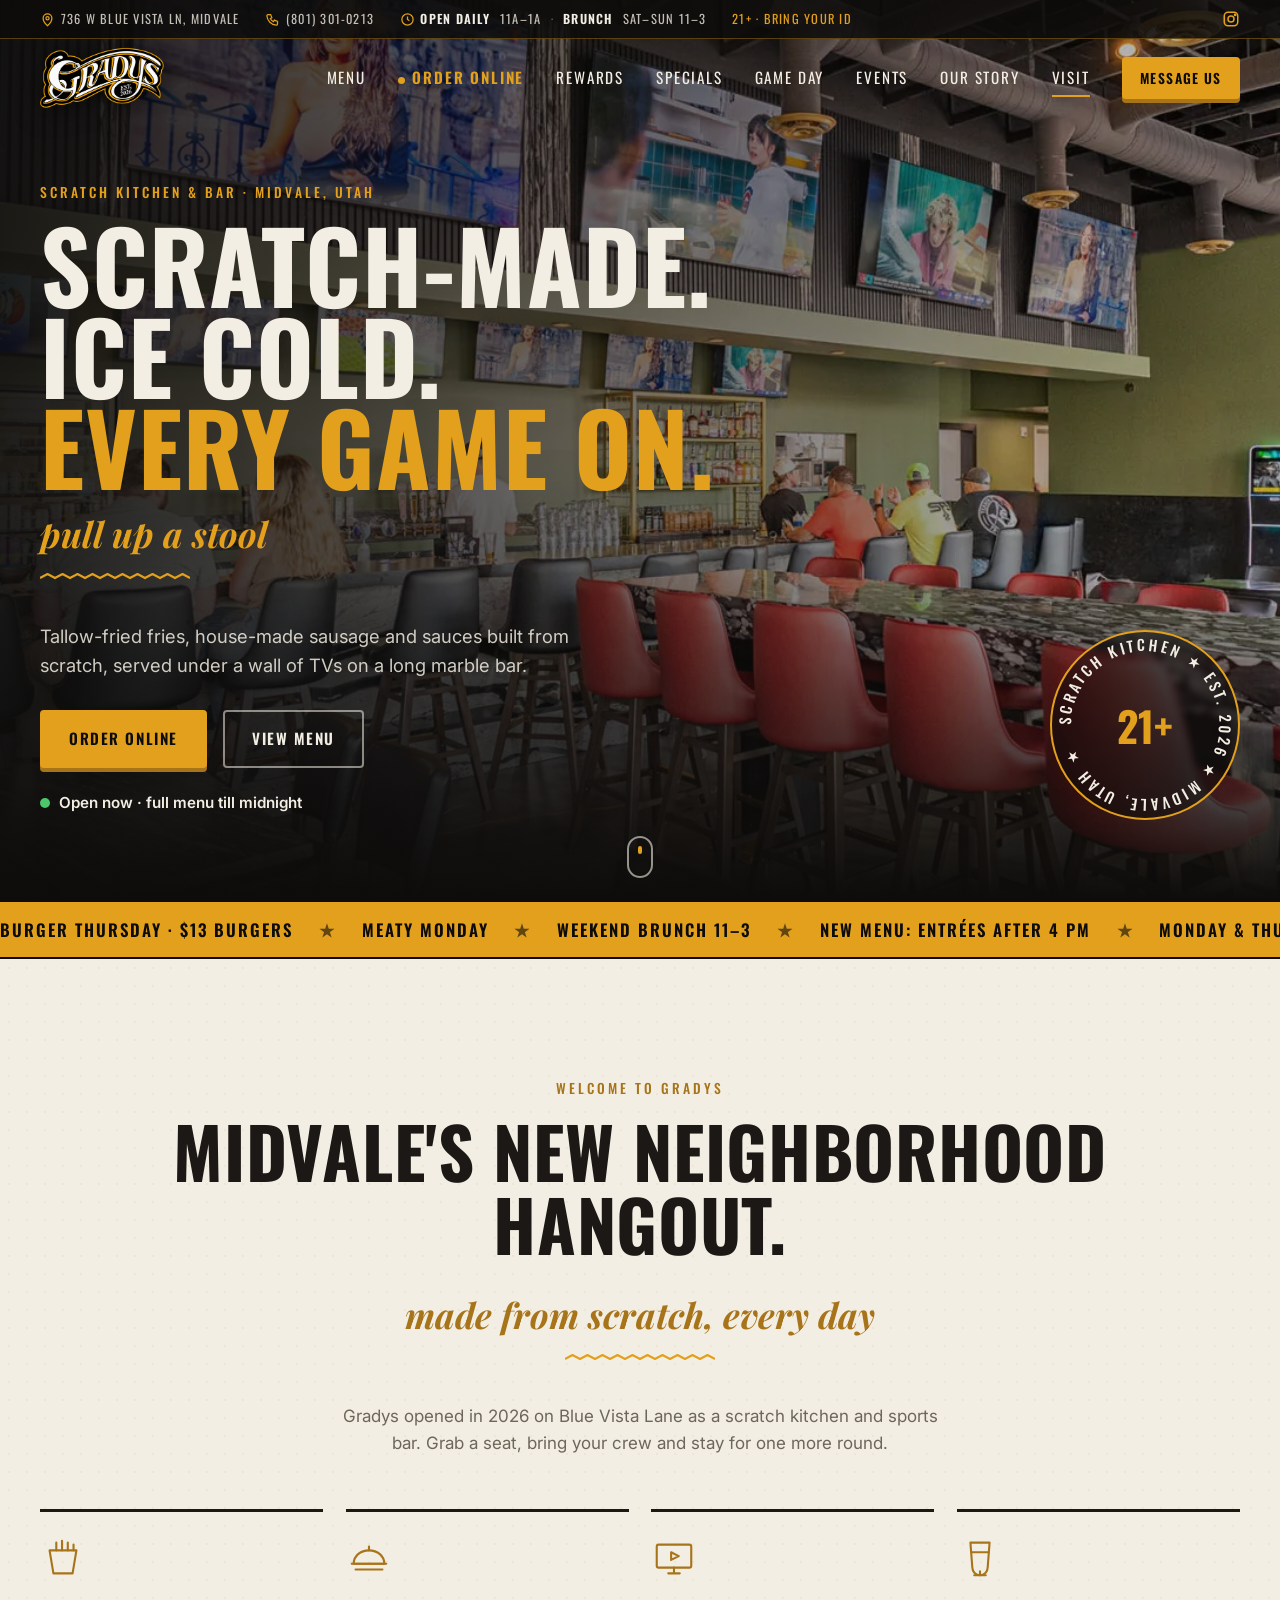
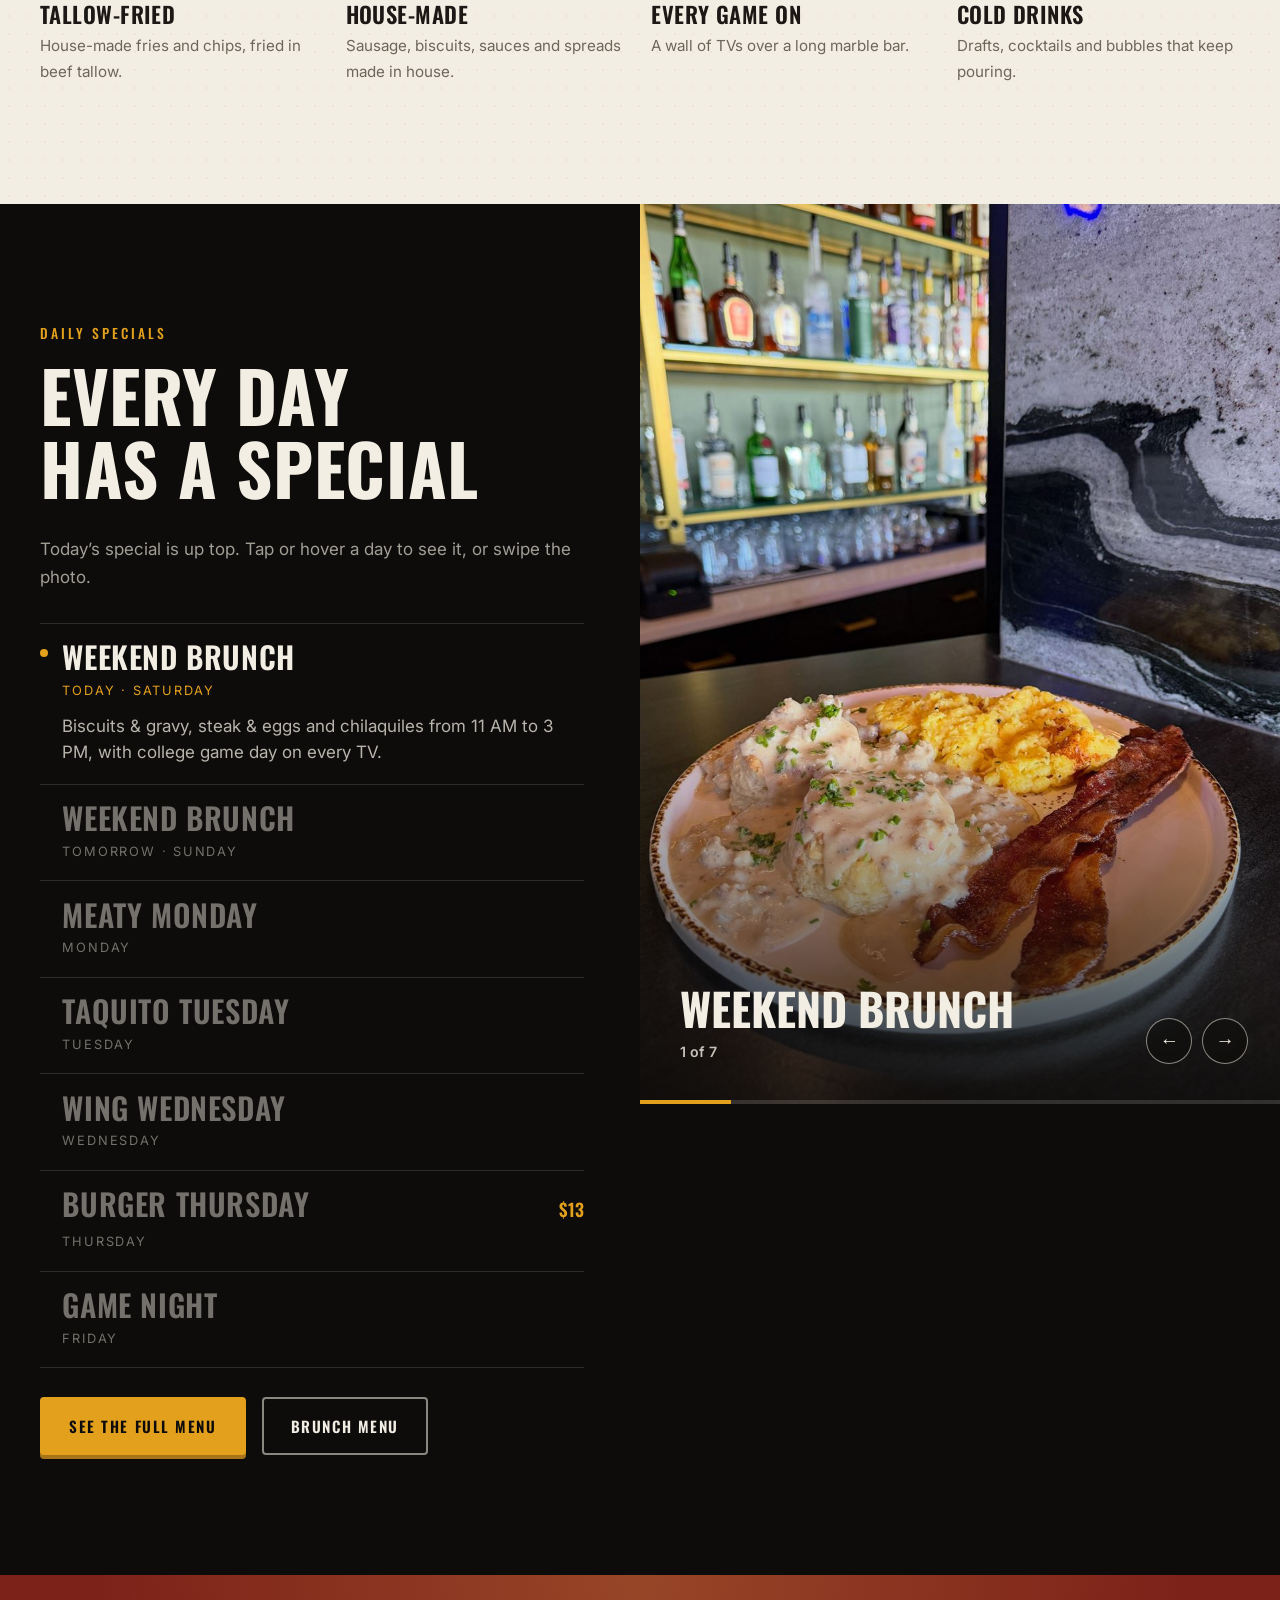
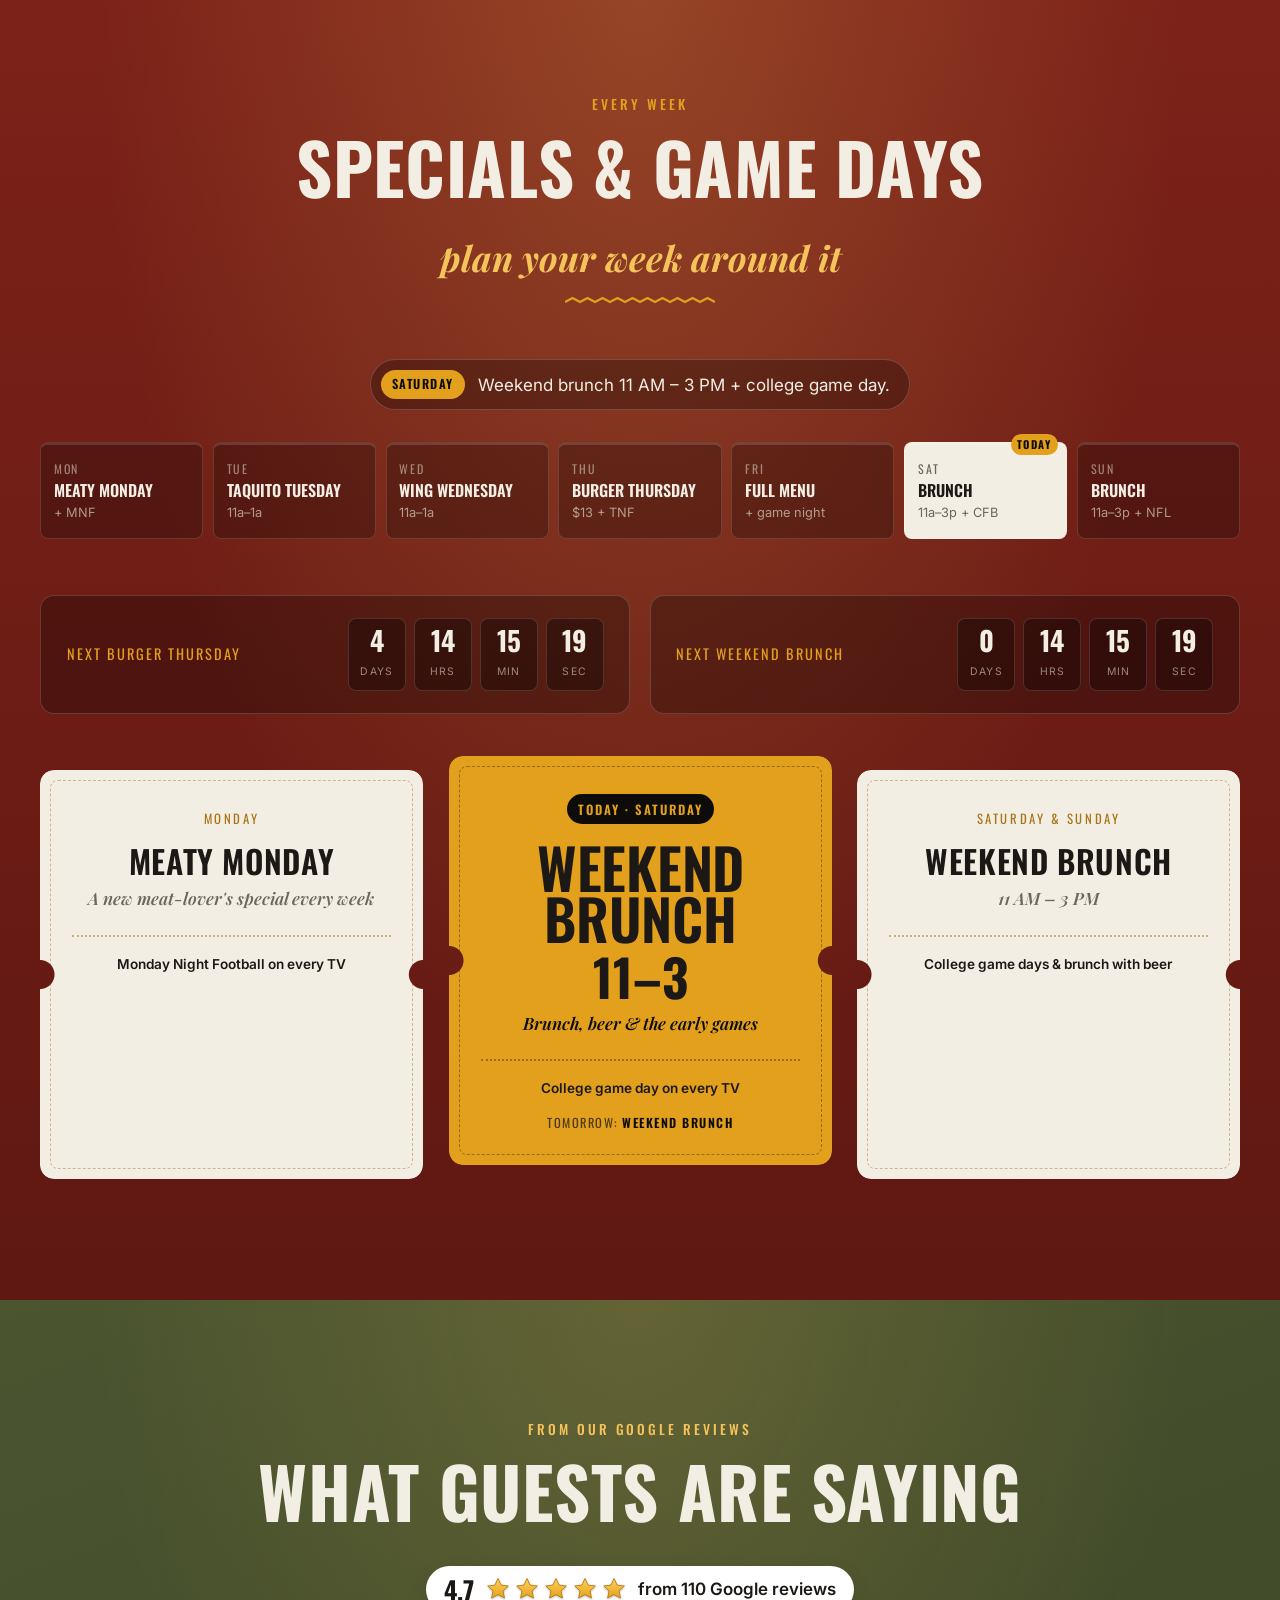
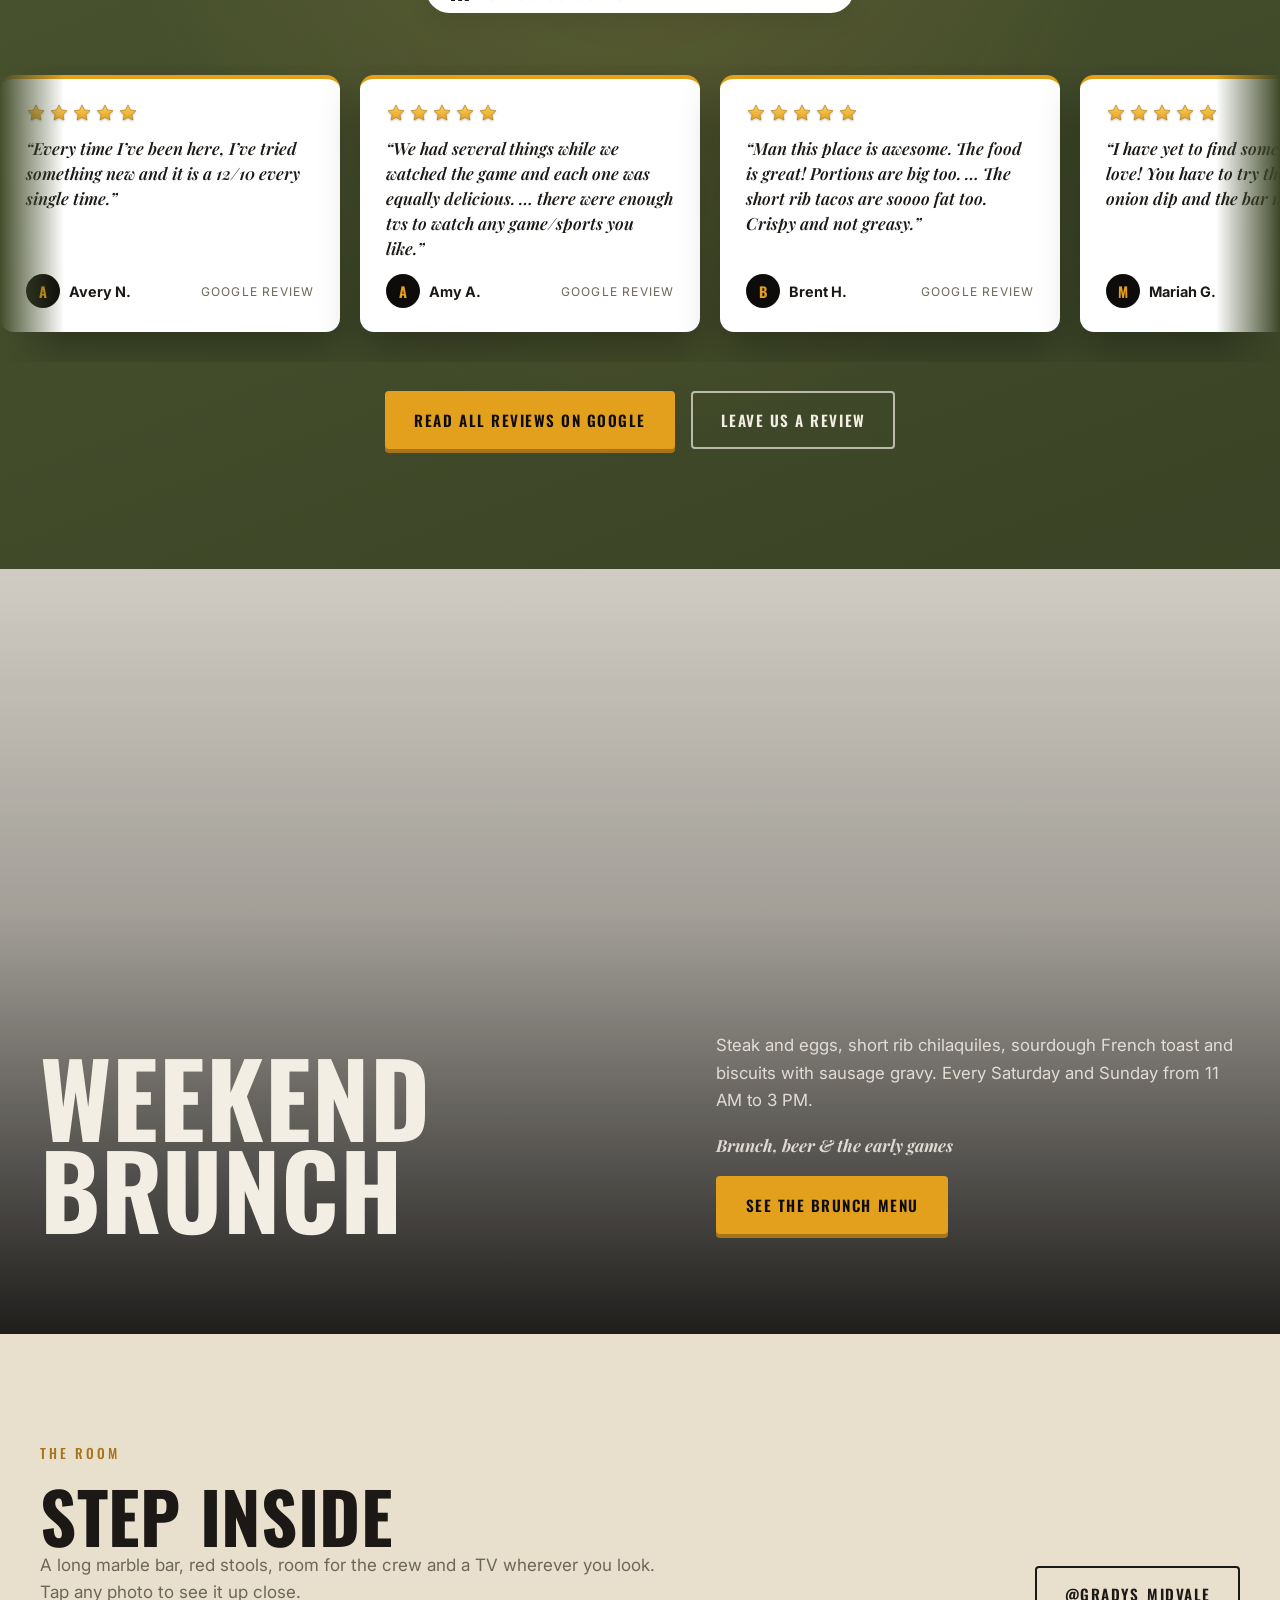
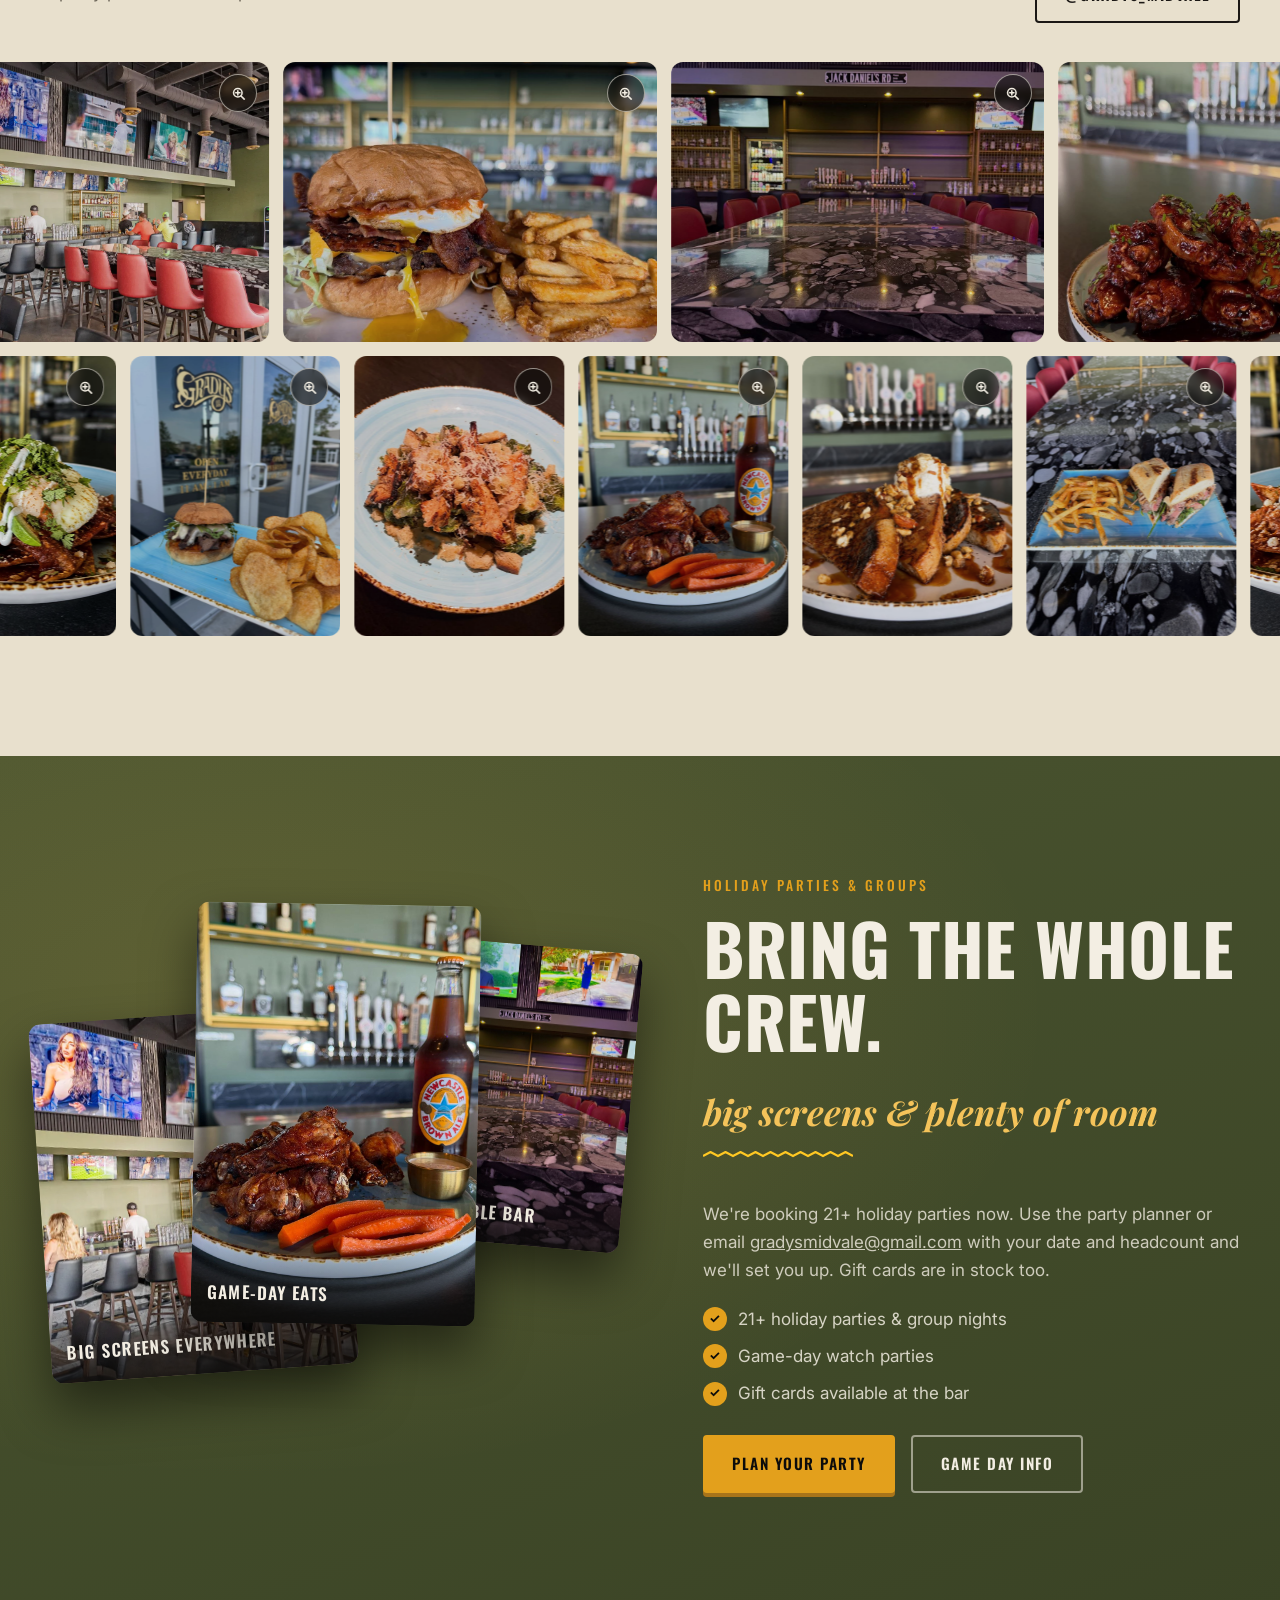
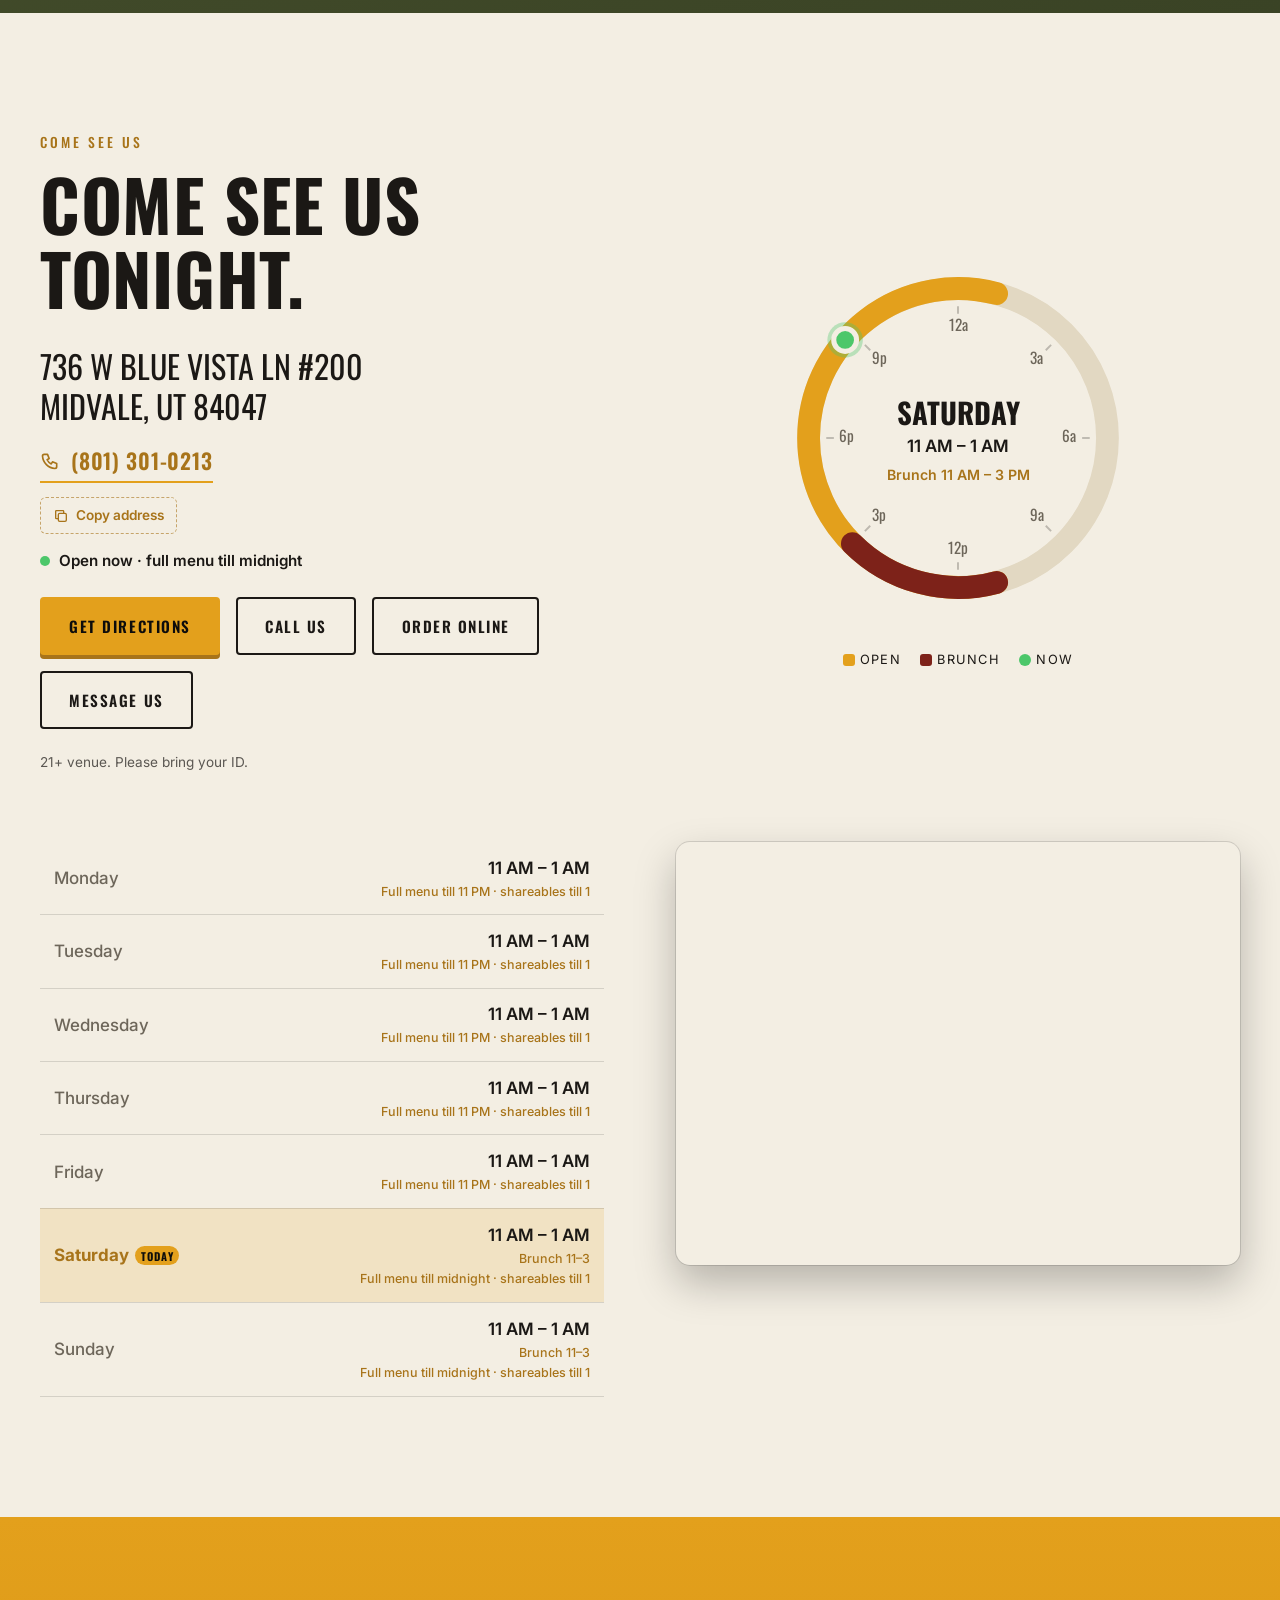
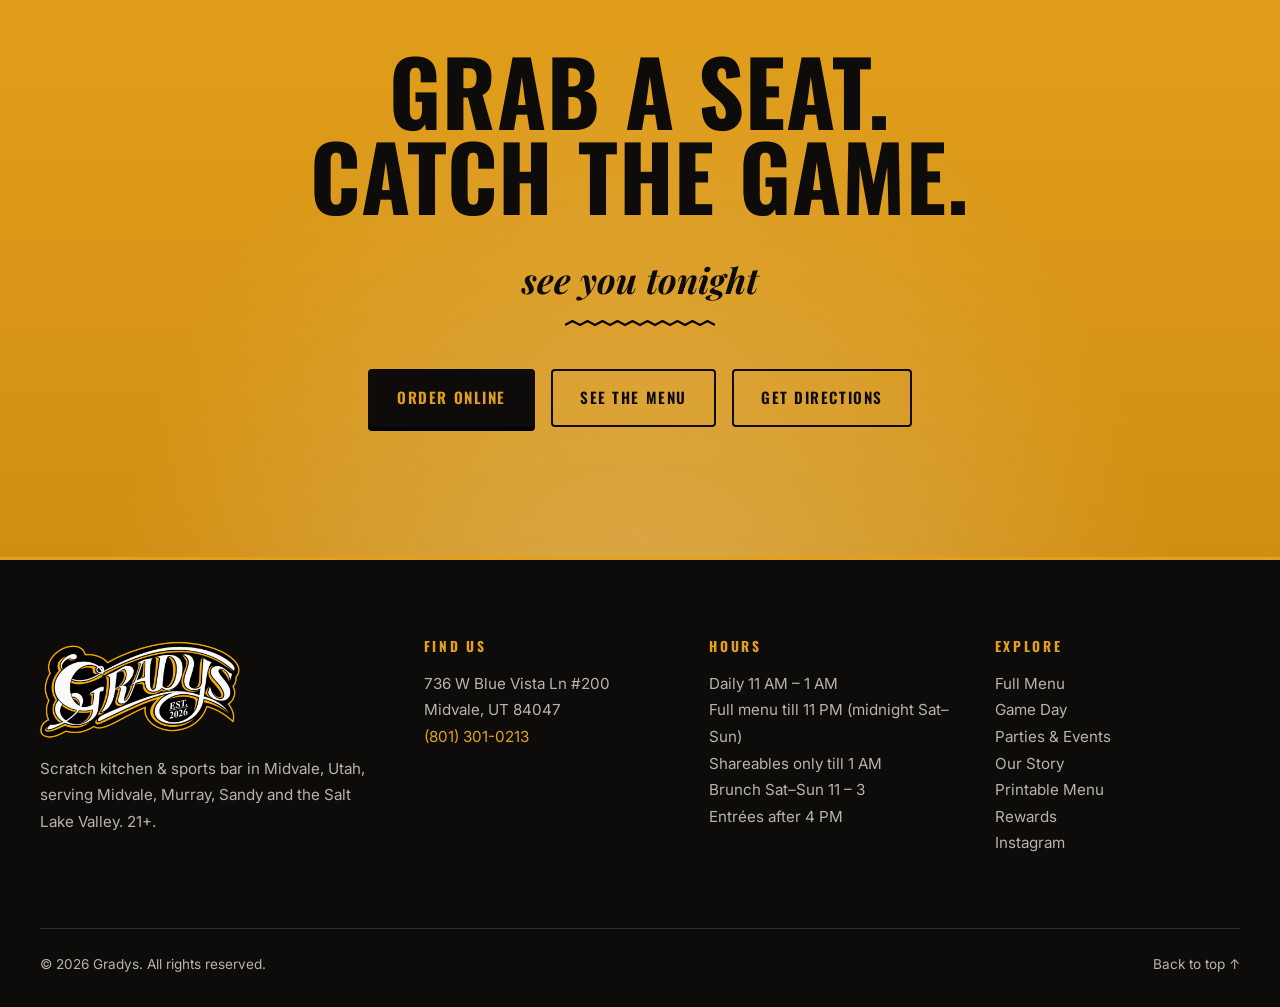
==== commit d2e32470: "Menu hours row: tag reads 'Serving now' Co-Authored-By: Claude Opus 5.5 <noreply@anthropic.com>" ====
--- a/index.html
+++ b/index.html
@@ -17,7 +17,7 @@
   <link rel="preconnect" href="https://fonts.gstatic.com" crossorigin>
   <link href="https://fonts.googleapis.com/css2?family=Oswald:wght@400;500;600;700&family=Playfair+Display:ital,wght@1,600;1,700&family=Inter:wght@400;500;600&display=swap" rel="stylesheet">
   <link rel="stylesheet" href="styles.css?v=202611191800">
-  <link rel="stylesheet" href="pages.css?v=202611191800">
+  <link rel="stylesheet" href="pages.css?v=202611191830">
   <script type="application/ld+json">
 {
   "@context": "https://schema.org",
--- a/pages.css
+++ b/pages.css
@@ -364,7 +364,7 @@
 .serve-times span { font-family: var(--f-head); text-transform: uppercase; font-size: 1.15rem; letter-spacing: .02em; color: var(--parchment); }
 .serve-times small { font-size: .78rem; color: rgba(241, 236, 225, .7); }
 .serve-times li.now { border-color: var(--gold); background: rgba(227, 160, 28, .14); }
-.serve-times li.now::after { content: "Now"; position: absolute; top: .7rem; right: .8rem; background: var(--gold); color: var(--black); font-family: var(--f-head); text-transform: uppercase; letter-spacing: .12em; font-size: .62rem; font-weight: 600; padding: .15em .55em; border-radius: 999px; }
+.serve-times li.now::after { content: "Serving now"; position: absolute; top: 0; right: .8rem; transform: translateY(-50%); white-space: nowrap; background: var(--gold); color: var(--black); font-family: var(--f-head); text-transform: uppercase; letter-spacing: .12em; font-size: .62rem; font-weight: 600; padding: .15em .55em; border-radius: 999px; }
 @media (max-width: 760px) {
   .serve-times { grid-template-columns: repeat(2, minmax(0, 1fr)); }
   .serve-times span { font-size: 1rem; }
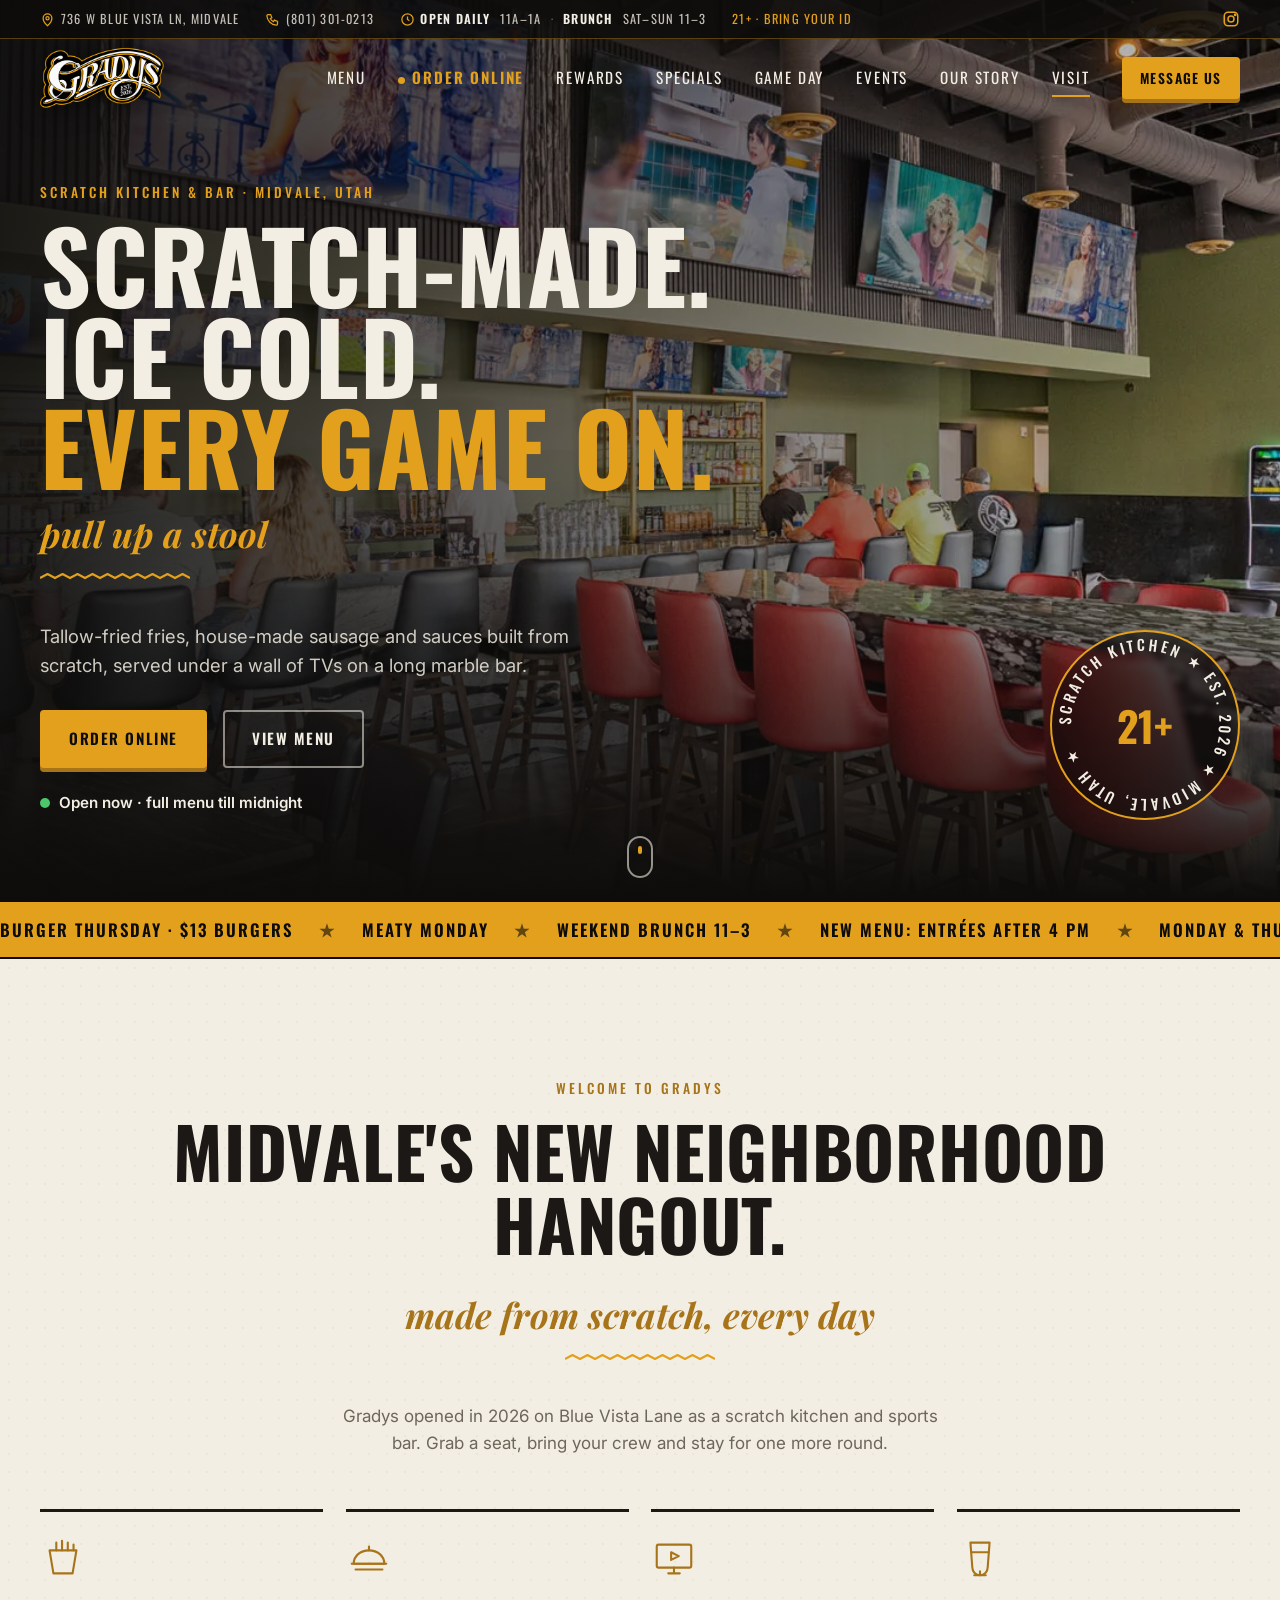
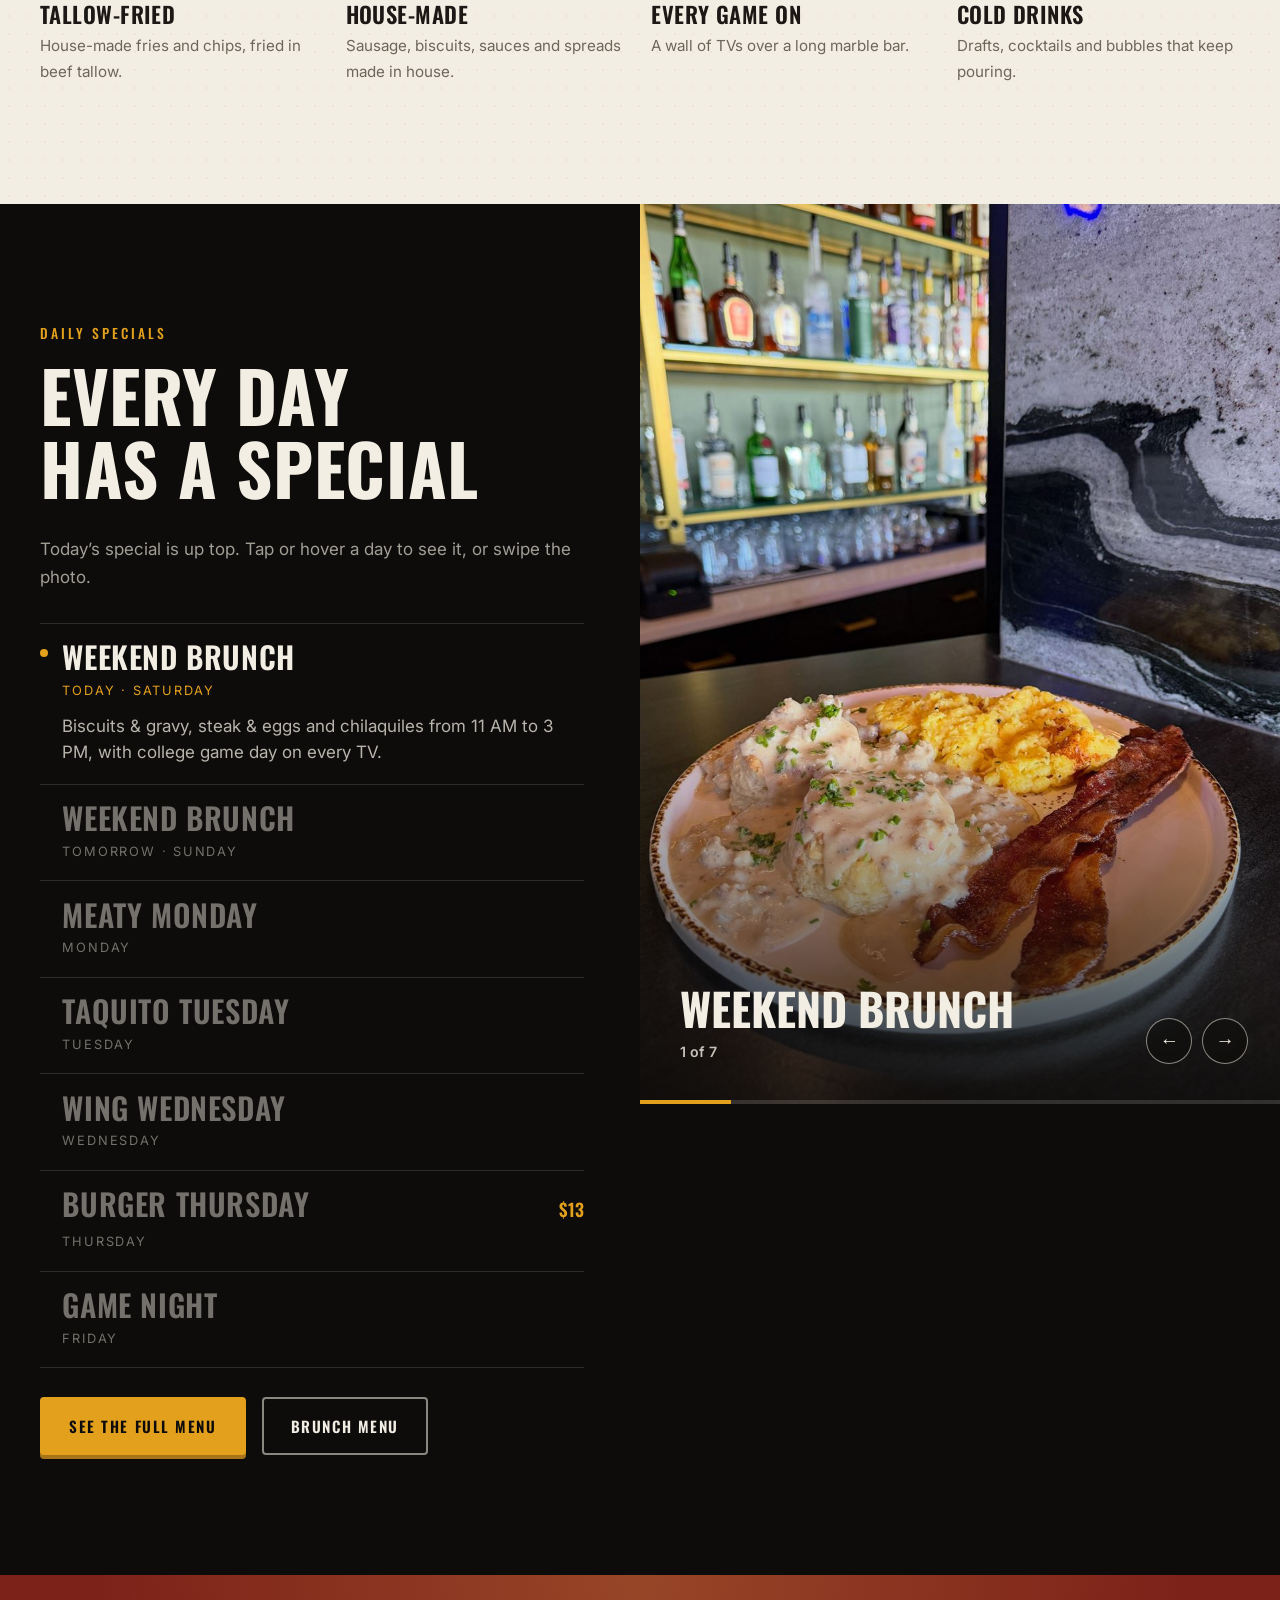
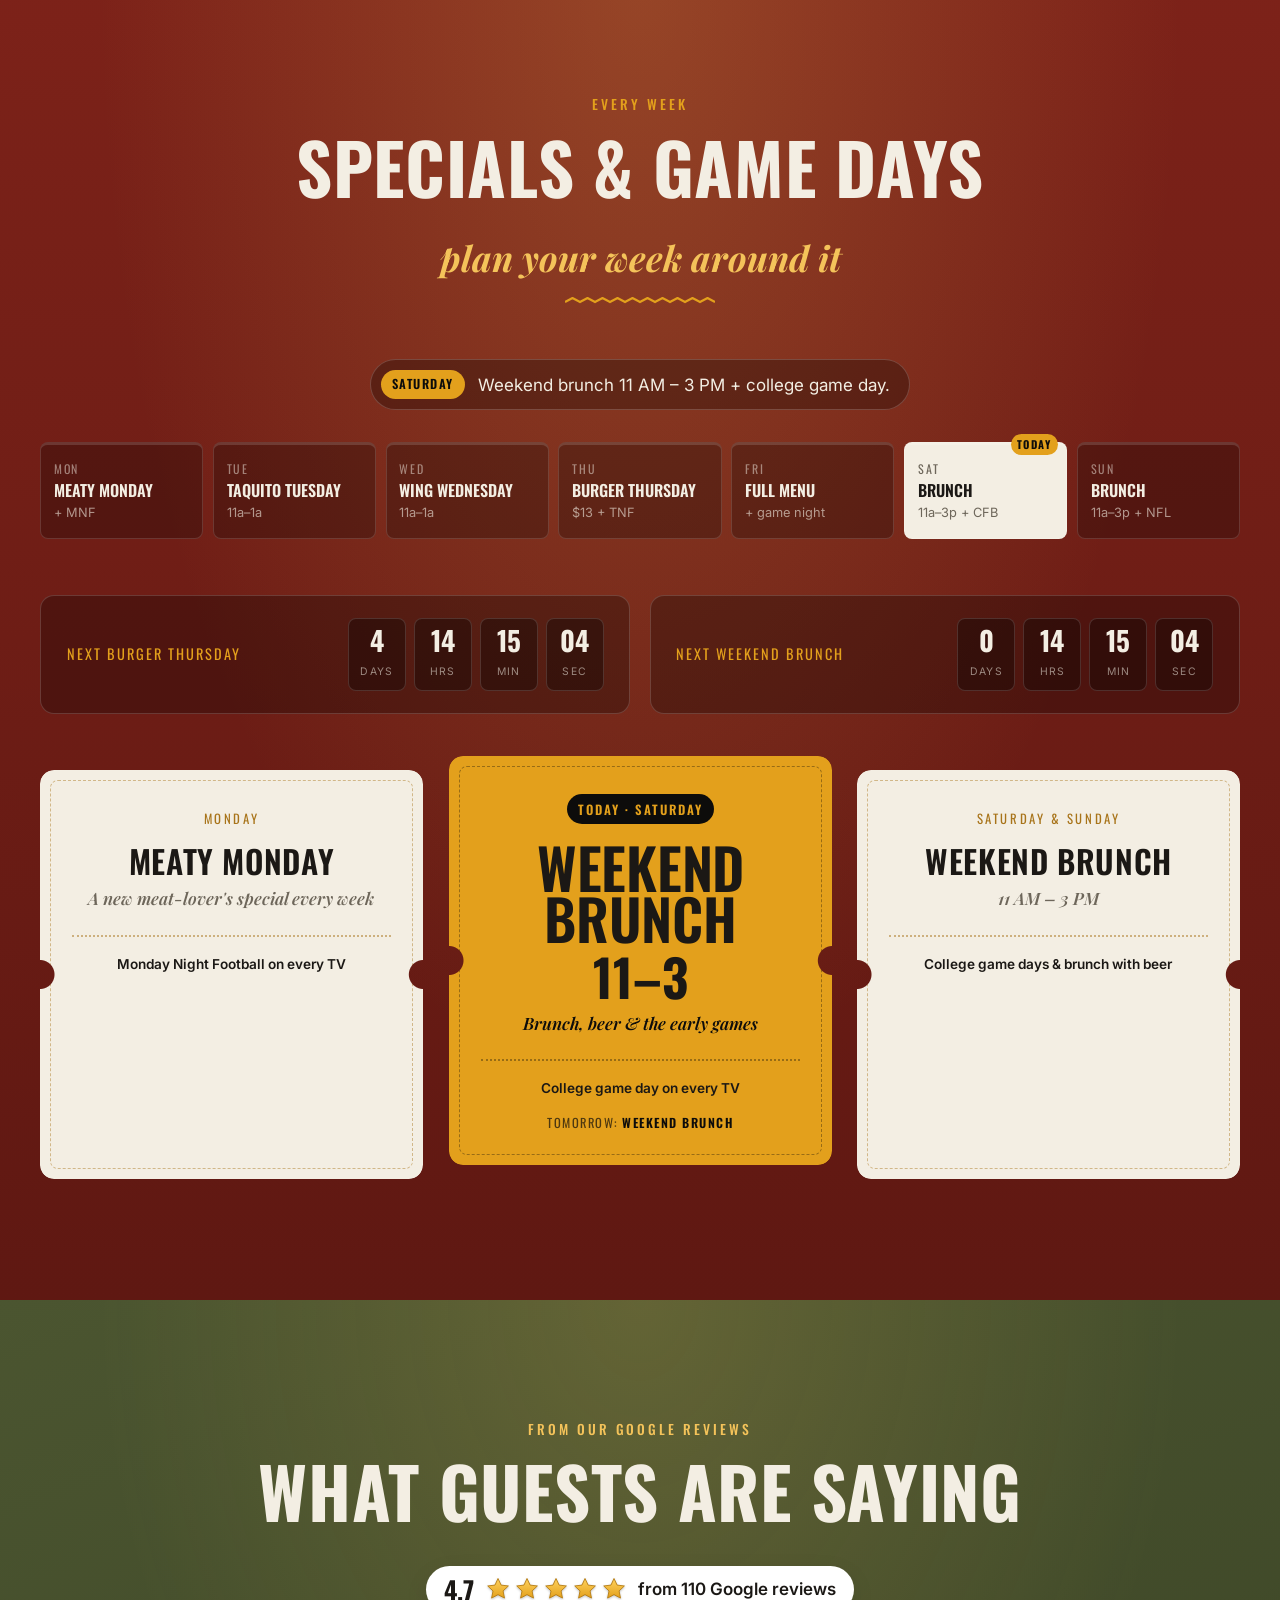
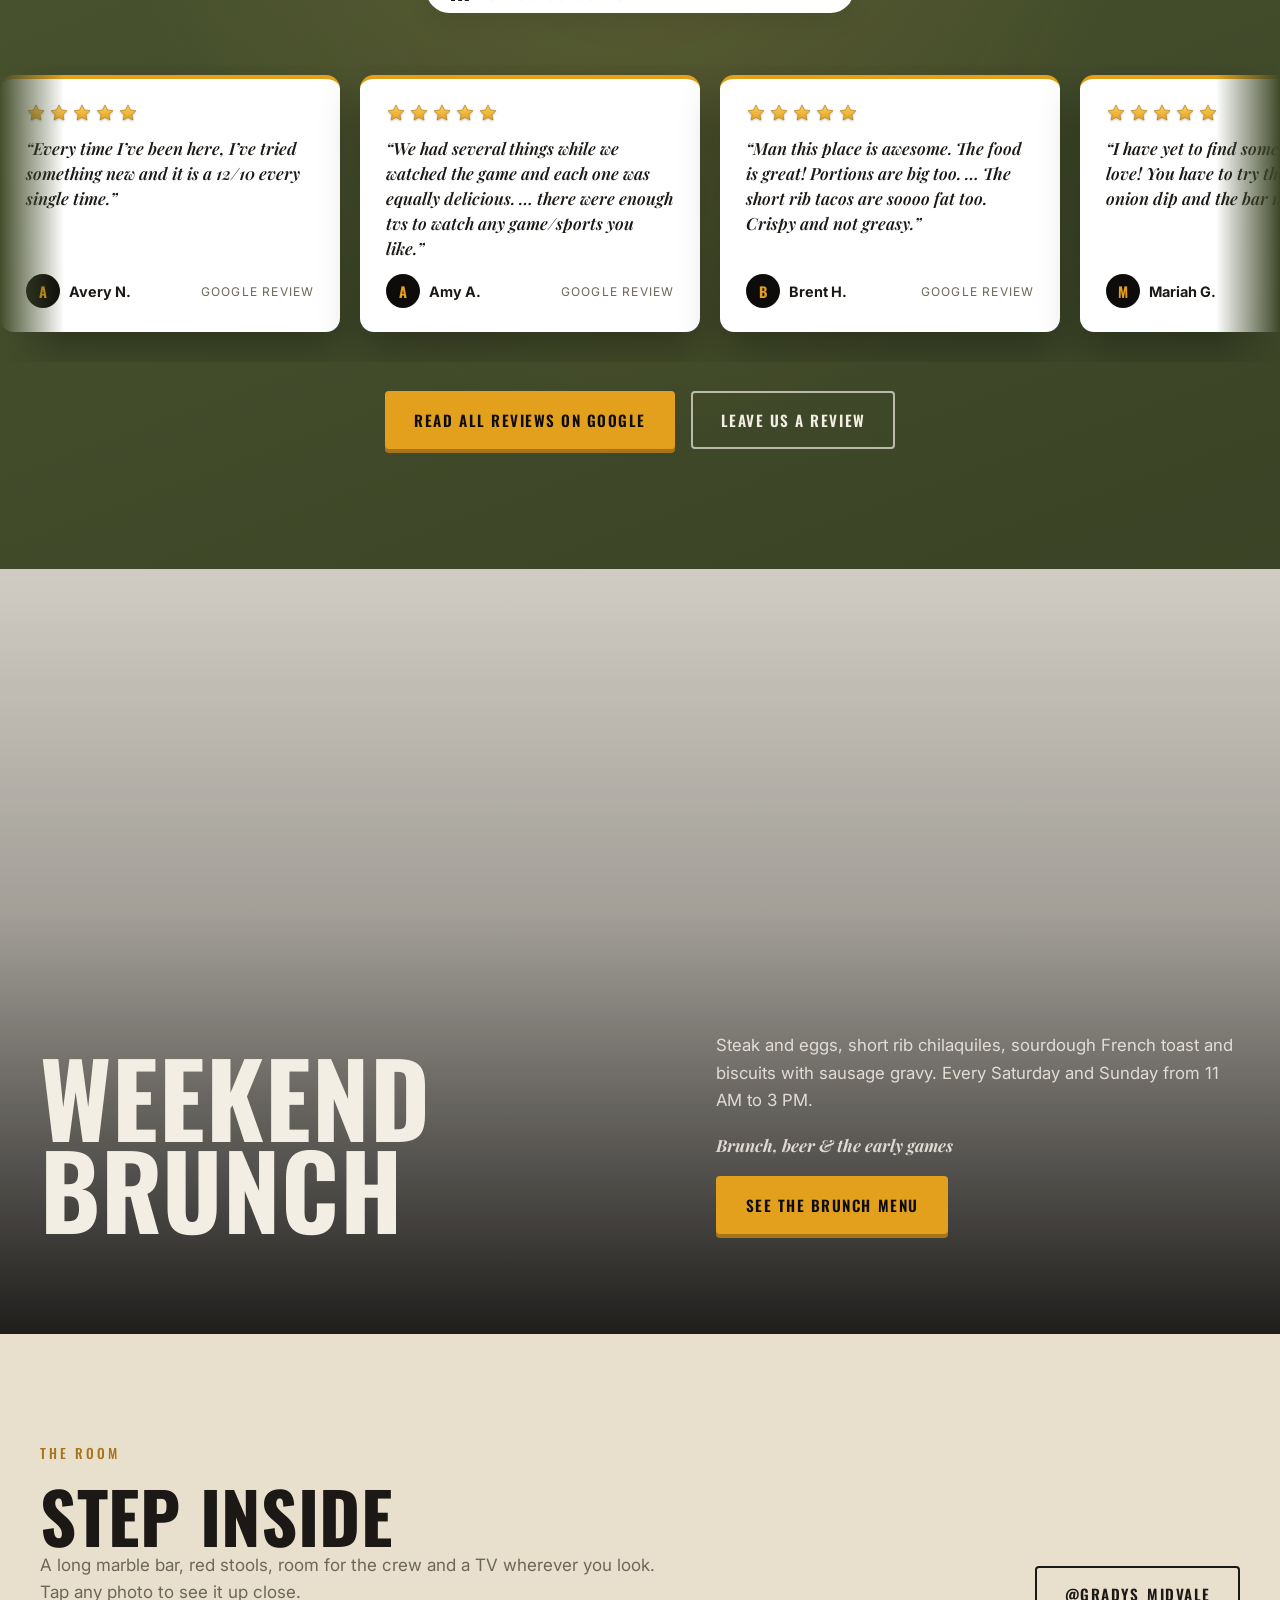
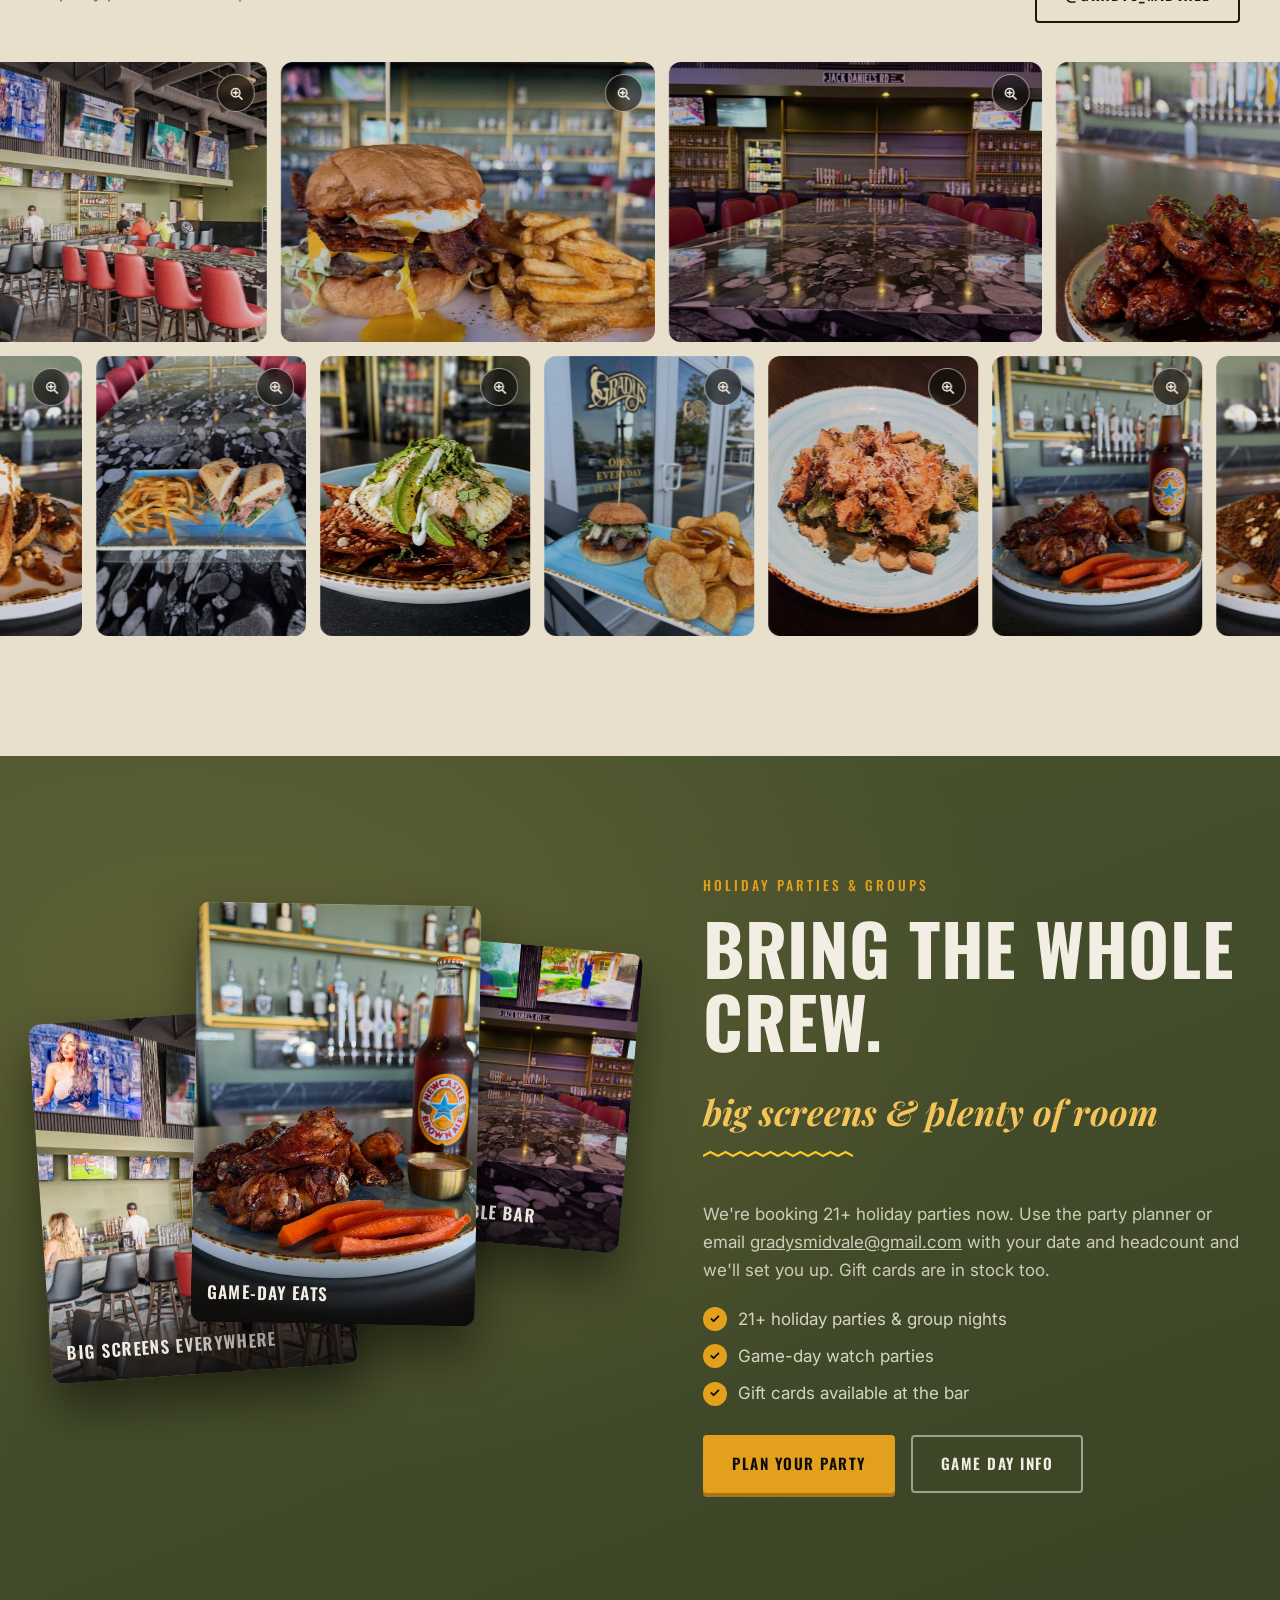
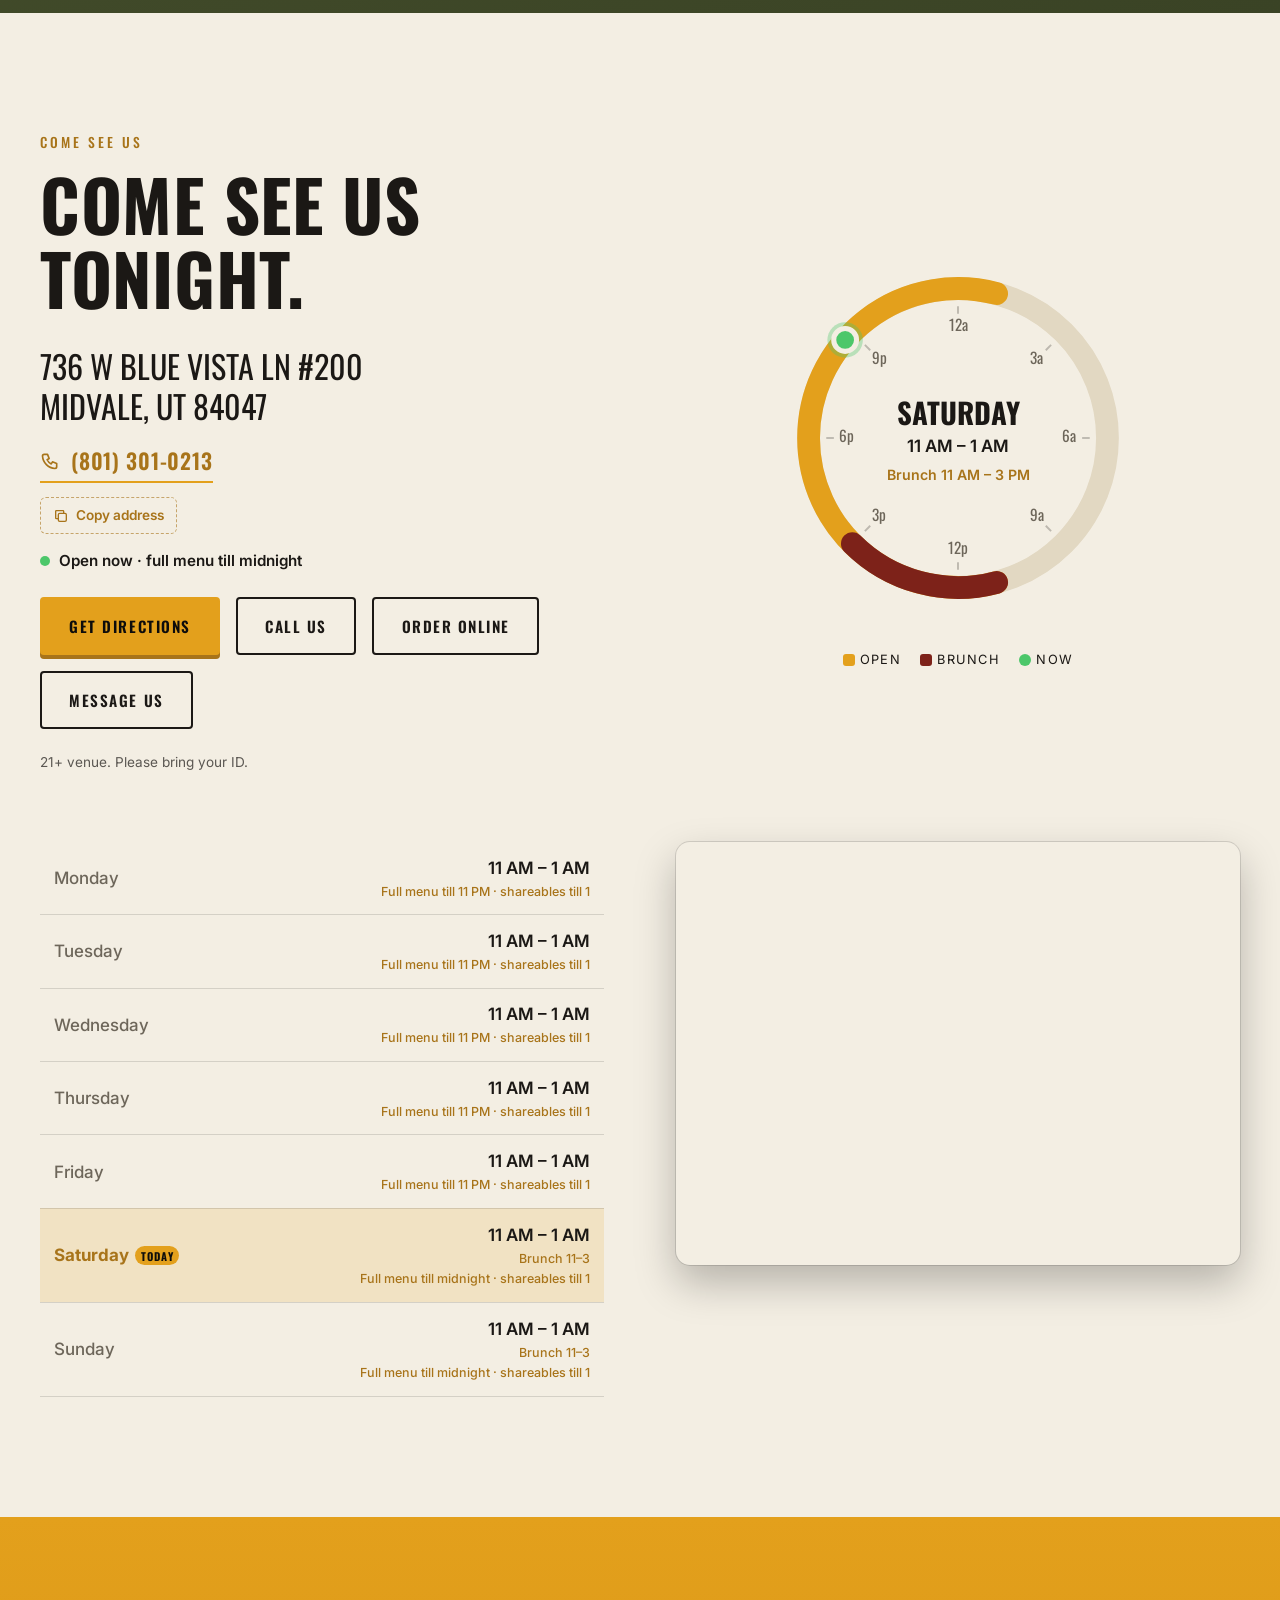
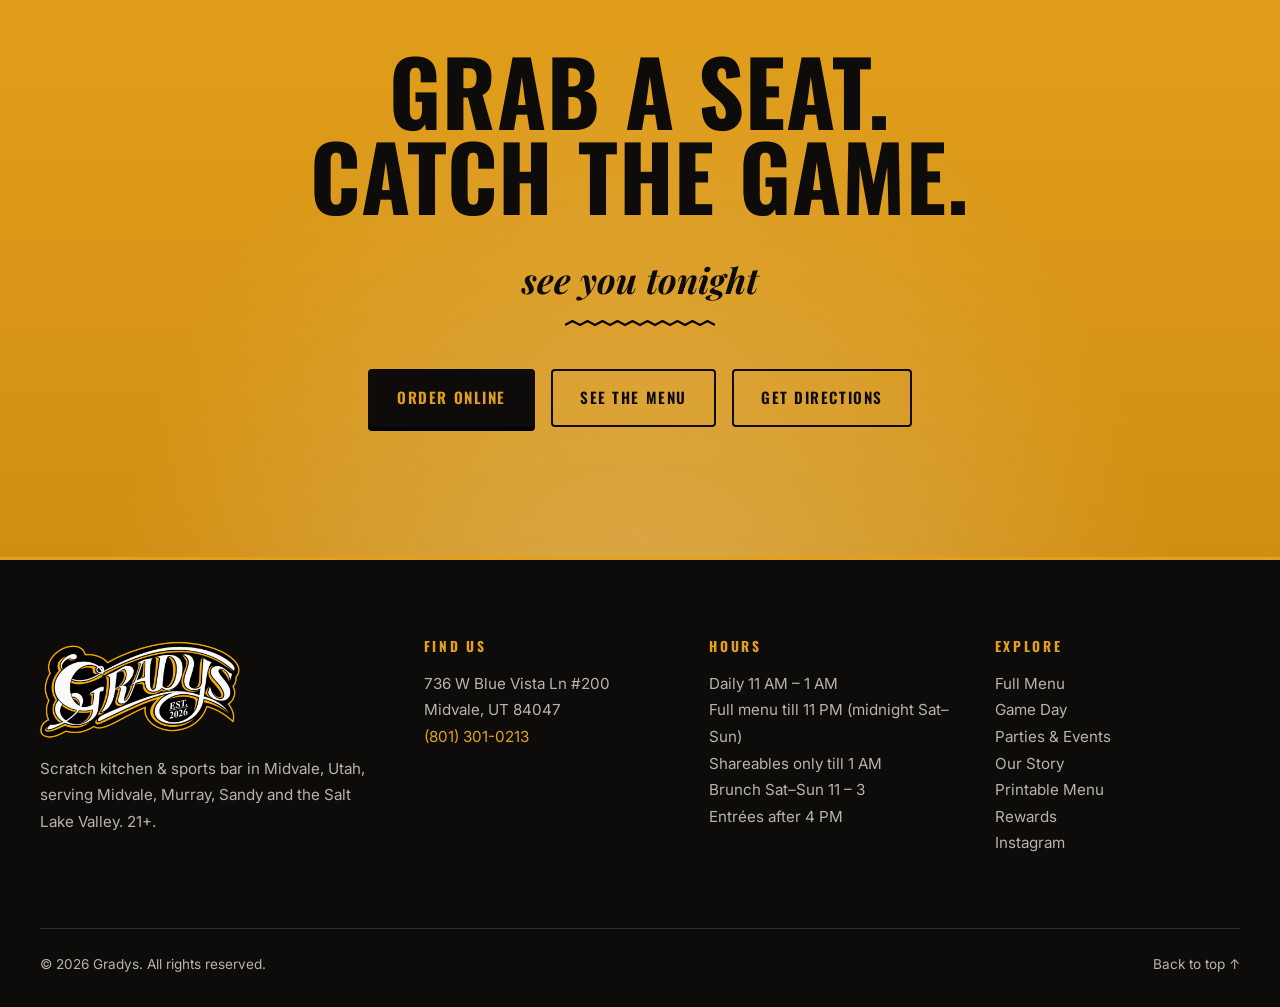
==== commit 89c5f8b2: "Menu hours boxes: marquee bulbs light and chase for what's serving now, dark otherwise Co-Authored-B" ====
--- a/index.html
+++ b/index.html
@@ -17,7 +17,7 @@
   <link rel="preconnect" href="https://fonts.gstatic.com" crossorigin>
   <link href="https://fonts.googleapis.com/css2?family=Oswald:wght@400;500;600;700&family=Playfair+Display:ital,wght@1,600;1,700&family=Inter:wght@400;500;600&display=swap" rel="stylesheet">
   <link rel="stylesheet" href="styles.css?v=202611191800">
-  <link rel="stylesheet" href="pages.css?v=202611191830">
+  <link rel="stylesheet" href="pages.css?v=202611191900">
   <script type="application/ld+json">
 {
   "@context": "https://schema.org",
@@ -795,6 +795,6 @@
   <div class="toast" data-toast role="status" aria-live="polite"></div>
 
   <script src="menu-data.js?v=202611191800"></script>
-  <script src="script.js?v=202611191800"></script>
+  <script src="script.js?v=202611191900"></script>
 </body>
 </html>
--- a/pages.css
+++ b/pages.css
@@ -358,13 +358,23 @@
 }
 
 /* ----- Menu page: what's served when (script.js tags the live one with .now) ----- */
-.serve-times { list-style: none; padding: 0; margin: 1.4rem 0 1.2rem; display: grid; grid-template-columns: repeat(4, minmax(0, 1fr)); gap: .7rem; max-width: 860px; }
-.serve-times li { position: relative; display: flex; flex-direction: column; gap: .15rem; padding: .8rem 1rem; border: 1px solid rgba(227, 160, 28, .35); border-radius: 10px; background: rgba(13, 12, 11, .55); backdrop-filter: blur(4px); }
+.serve-times { list-style: none; padding: 0; margin: 1.4rem 0 1.2rem; display: grid; grid-template-columns: repeat(4, minmax(0, 1fr)); gap: .8rem; max-width: 880px; }
+/* Each box is a little marquee sign: bulbs light up and chase while that menu is being served, and sit dark when it isn't */
+.serve-times li { position: relative; display: flex; flex-direction: column; gap: .15rem; padding: 1.25rem 1.35rem; border: 3px solid #3d2c13; border-radius: 12px; background: linear-gradient(#1c130a, #0e0a06); box-shadow: inset 0 0 30px rgba(0, 0, 0, .8); transition: box-shadow .4s; }
+.serve-times b, .serve-times span, .serve-times small { position: relative; transition: opacity .4s; }
+.serve-times li:not(.now) b, .serve-times li:not(.now) span, .serve-times li:not(.now) small { opacity: .5; }
 .serve-times b { font-family: var(--f-head); text-transform: uppercase; letter-spacing: .12em; font-size: .78rem; font-weight: 600; color: var(--gold); }
 .serve-times span { font-family: var(--f-head); text-transform: uppercase; font-size: 1.15rem; letter-spacing: .02em; color: var(--parchment); }
 .serve-times small { font-size: .78rem; color: rgba(241, 236, 225, .7); }
-.serve-times li.now { border-color: var(--gold); background: rgba(227, 160, 28, .14); }
-.serve-times li.now::after { content: "Serving now"; position: absolute; top: 0; right: .8rem; transform: translateY(-50%); white-space: nowrap; background: var(--gold); color: var(--black); font-family: var(--f-head); text-transform: uppercase; letter-spacing: .12em; font-size: .62rem; font-weight: 600; padding: .15em .55em; border-radius: 999px; }
+.serve-times li.now { box-shadow: inset 0 0 30px rgba(0, 0, 0, .8), 0 0 28px rgba(227, 160, 28, .22); }
+.serve-times li.now::after { content: "Serving now"; position: relative; align-self: flex-start; margin-top: .45rem; white-space: nowrap; background: var(--gold); color: var(--black); font-family: var(--f-head); text-transform: uppercase; letter-spacing: .12em; font-size: .62rem; font-weight: 600; padding: .15em .6em; border-radius: 999px; }
+.serve-bulbs { position: absolute; inset: 6px; pointer-events: none; }
+.serve-bulbs i { position: absolute; width: 6px; height: 6px; border-radius: 50%; transform: translate(-50%, -50%); background: #4a3612; box-shadow: inset 0 -1px 2px rgba(0, 0, 0, .6); transition: background .3s, box-shadow .3s; }
+.serve-times li.now .serve-bulbs i { background: #fff4c9; box-shadow: 0 0 4px #fff1b8, 0 0 9px #f4c35a, 0 0 16px #e3a01c; animation: serveChase .9s var(--chase) infinite; }
+@keyframes serveChase {
+  0%, 100% { background: #fff4c9; box-shadow: 0 0 4px #fff1b8, 0 0 9px #f4c35a, 0 0 16px #e3a01c; }
+  50% { background: #6a4d16; box-shadow: inset 0 -1px 2px rgba(0, 0, 0, .5); } }
+@media (prefers-reduced-motion: reduce) { .serve-times li.now .serve-bulbs i { animation: none; } }
 @media (max-width: 760px) {
   .serve-times { grid-template-columns: repeat(2, minmax(0, 1fr)); }
   .serve-times span { font-size: 1rem; }
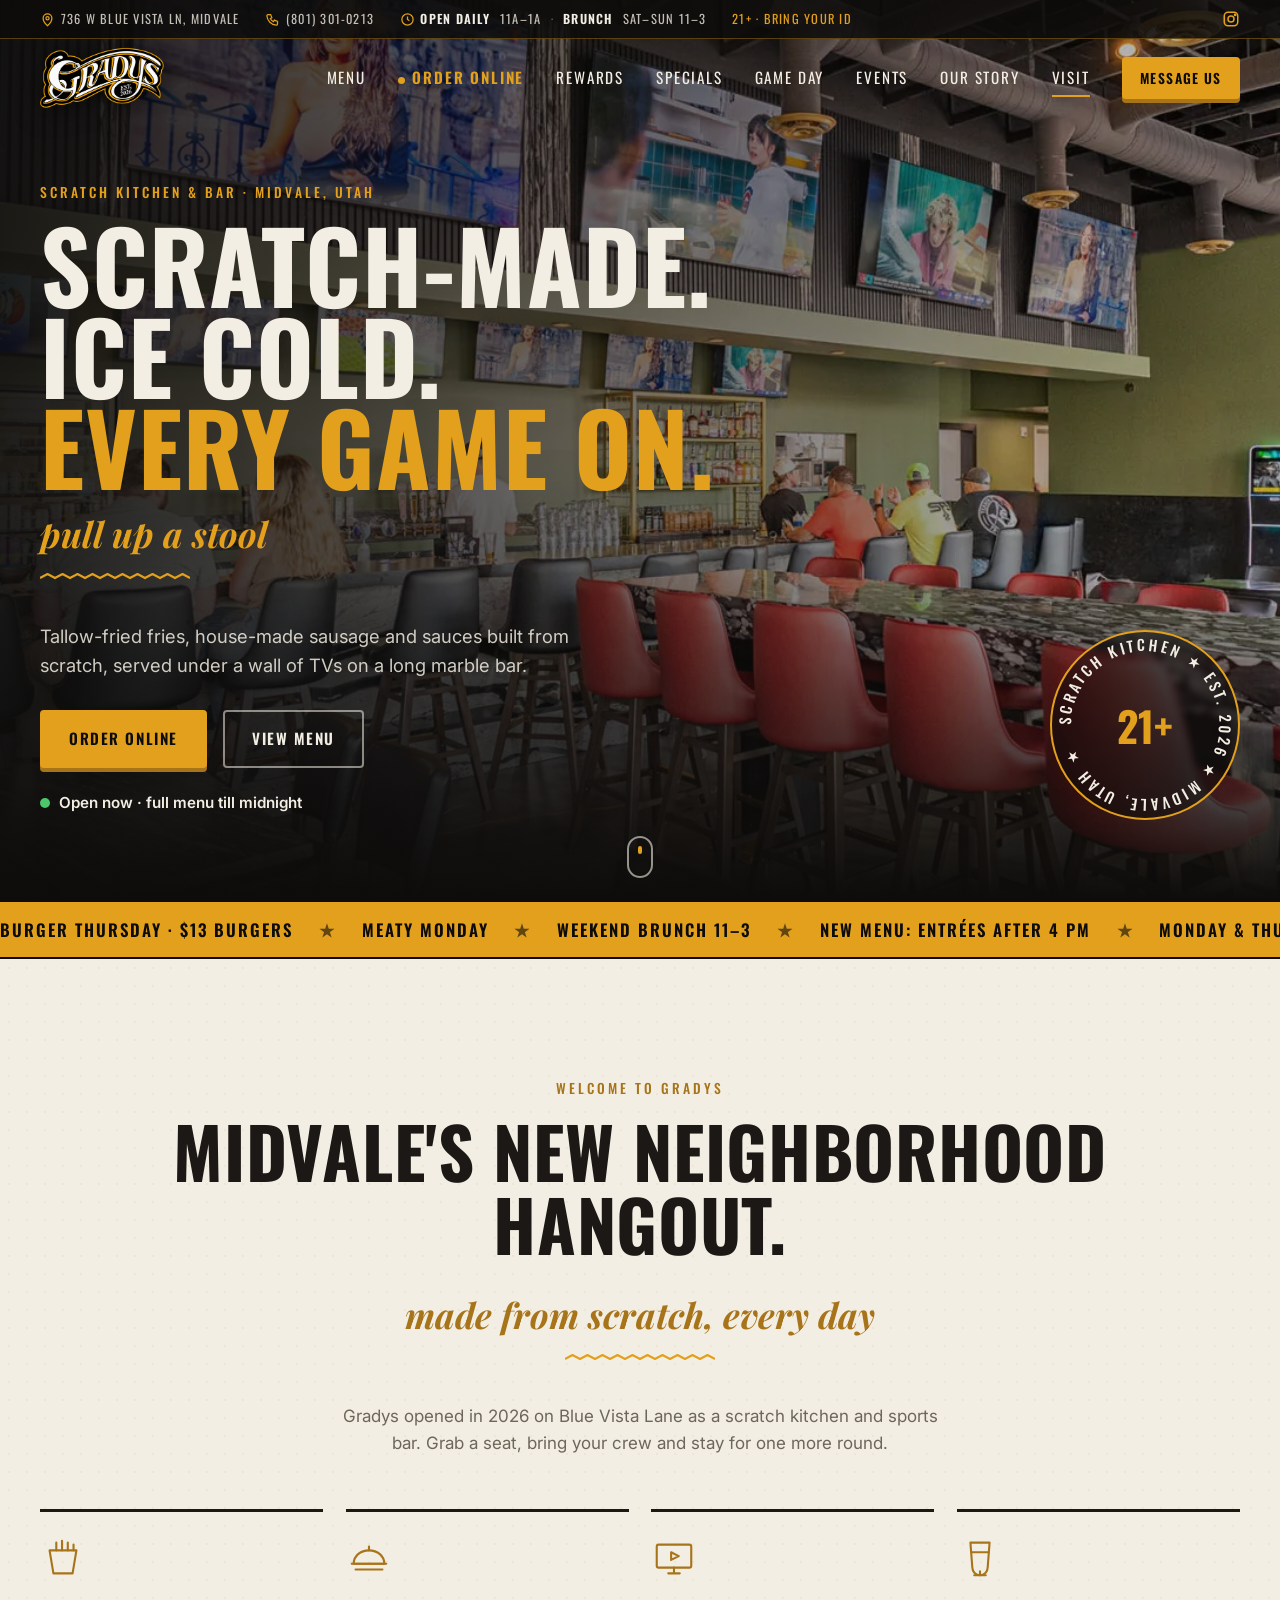
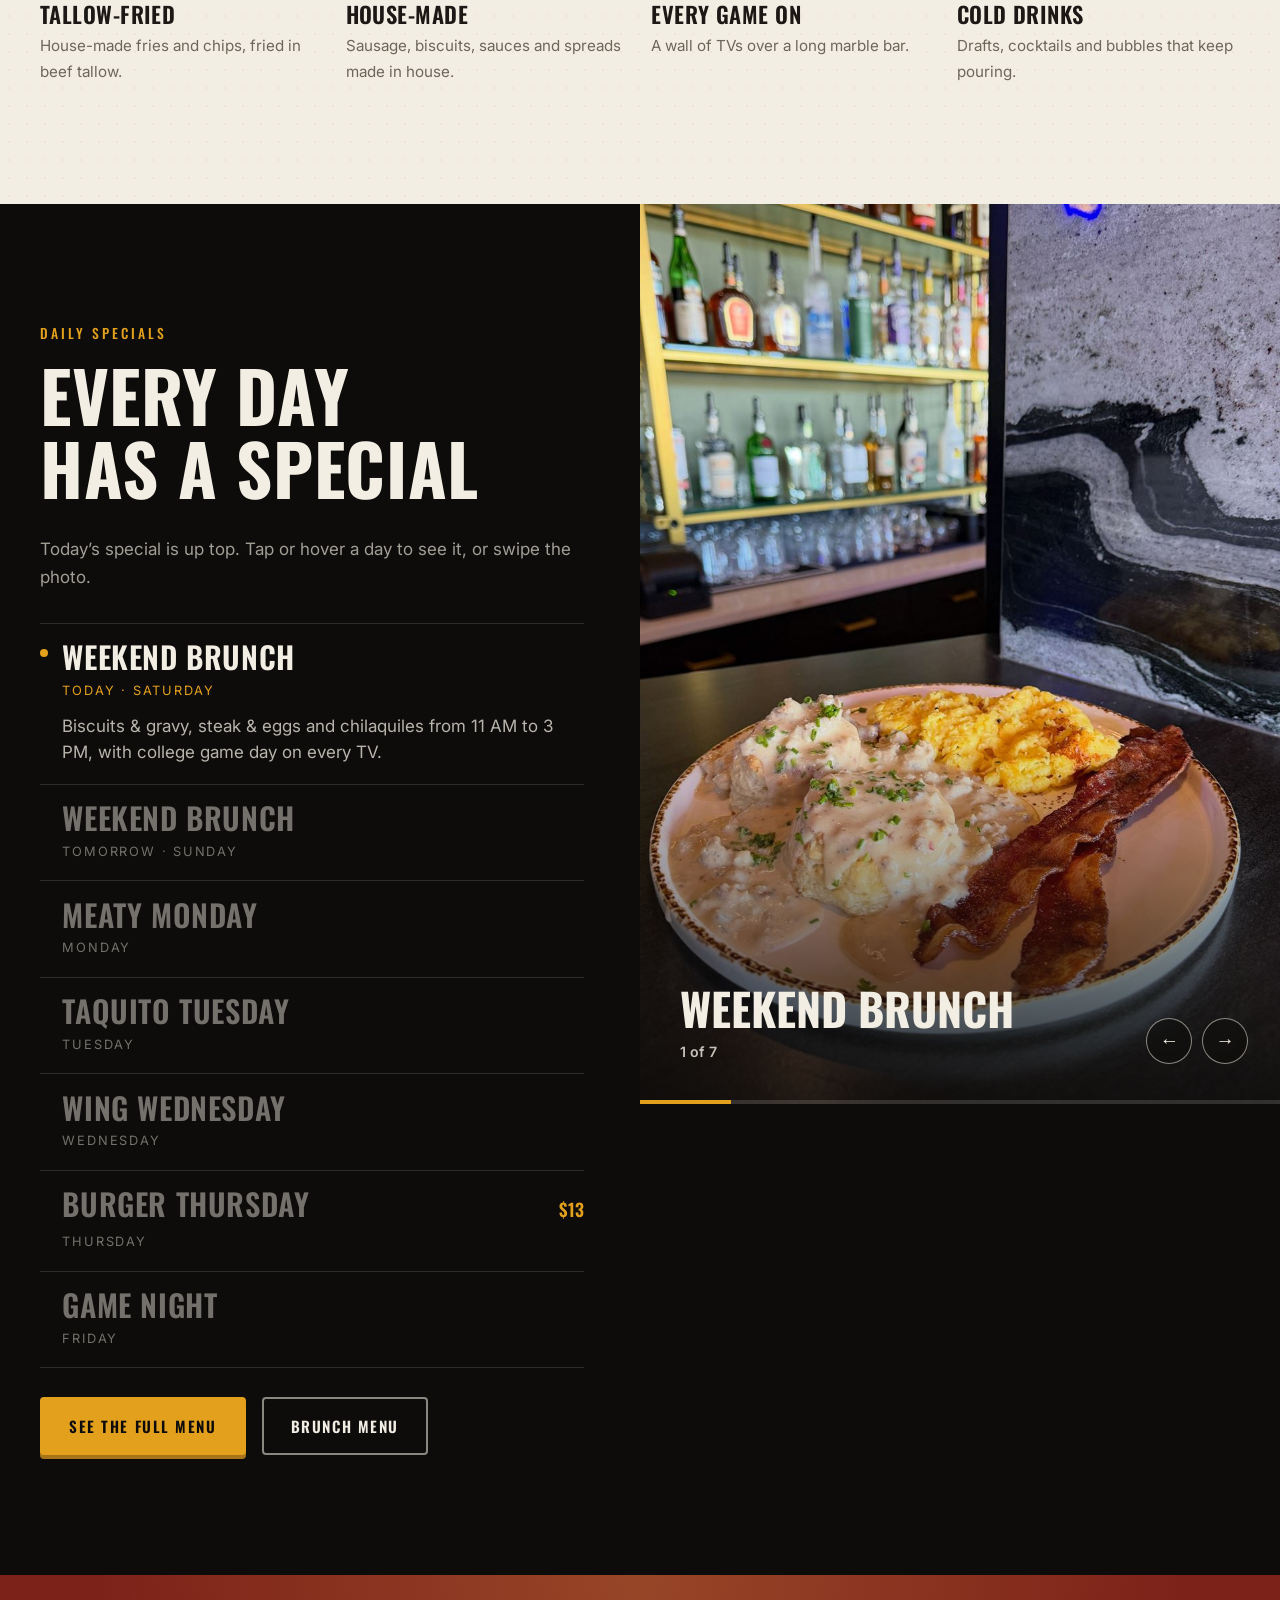
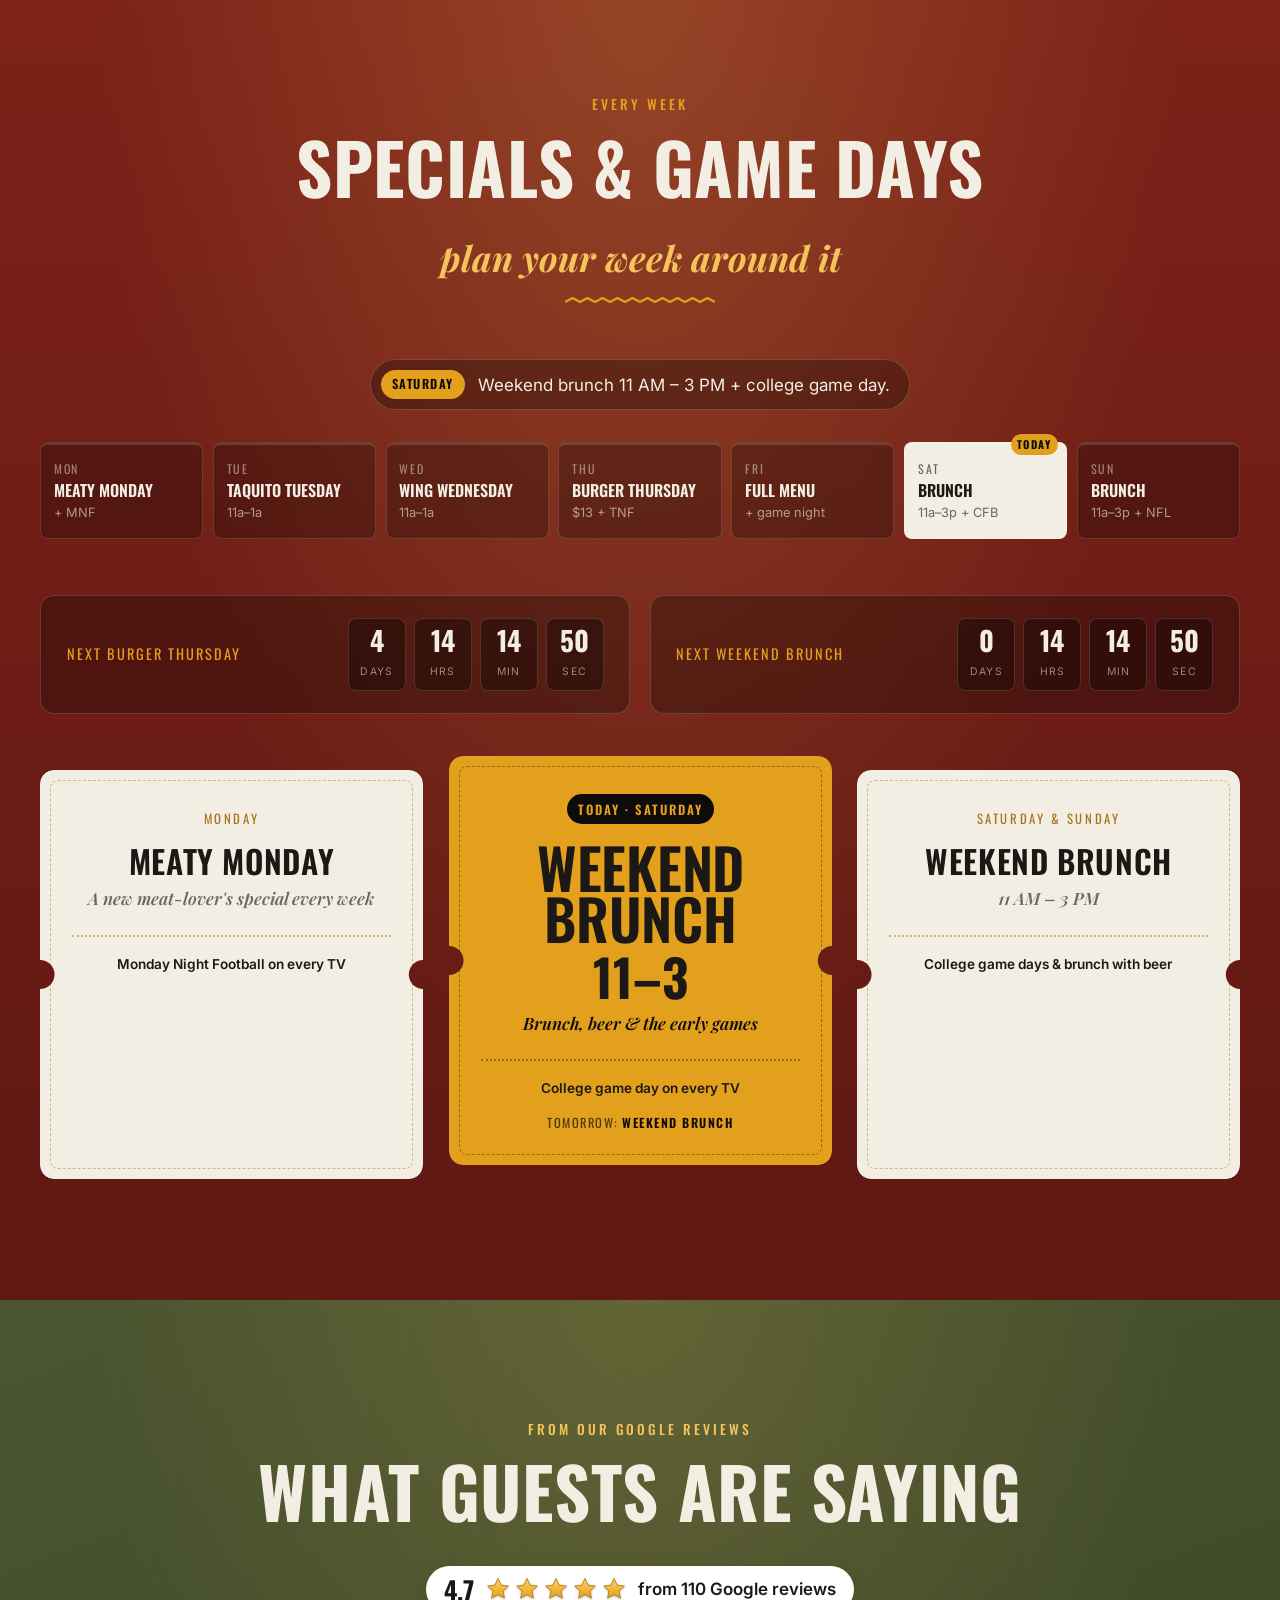
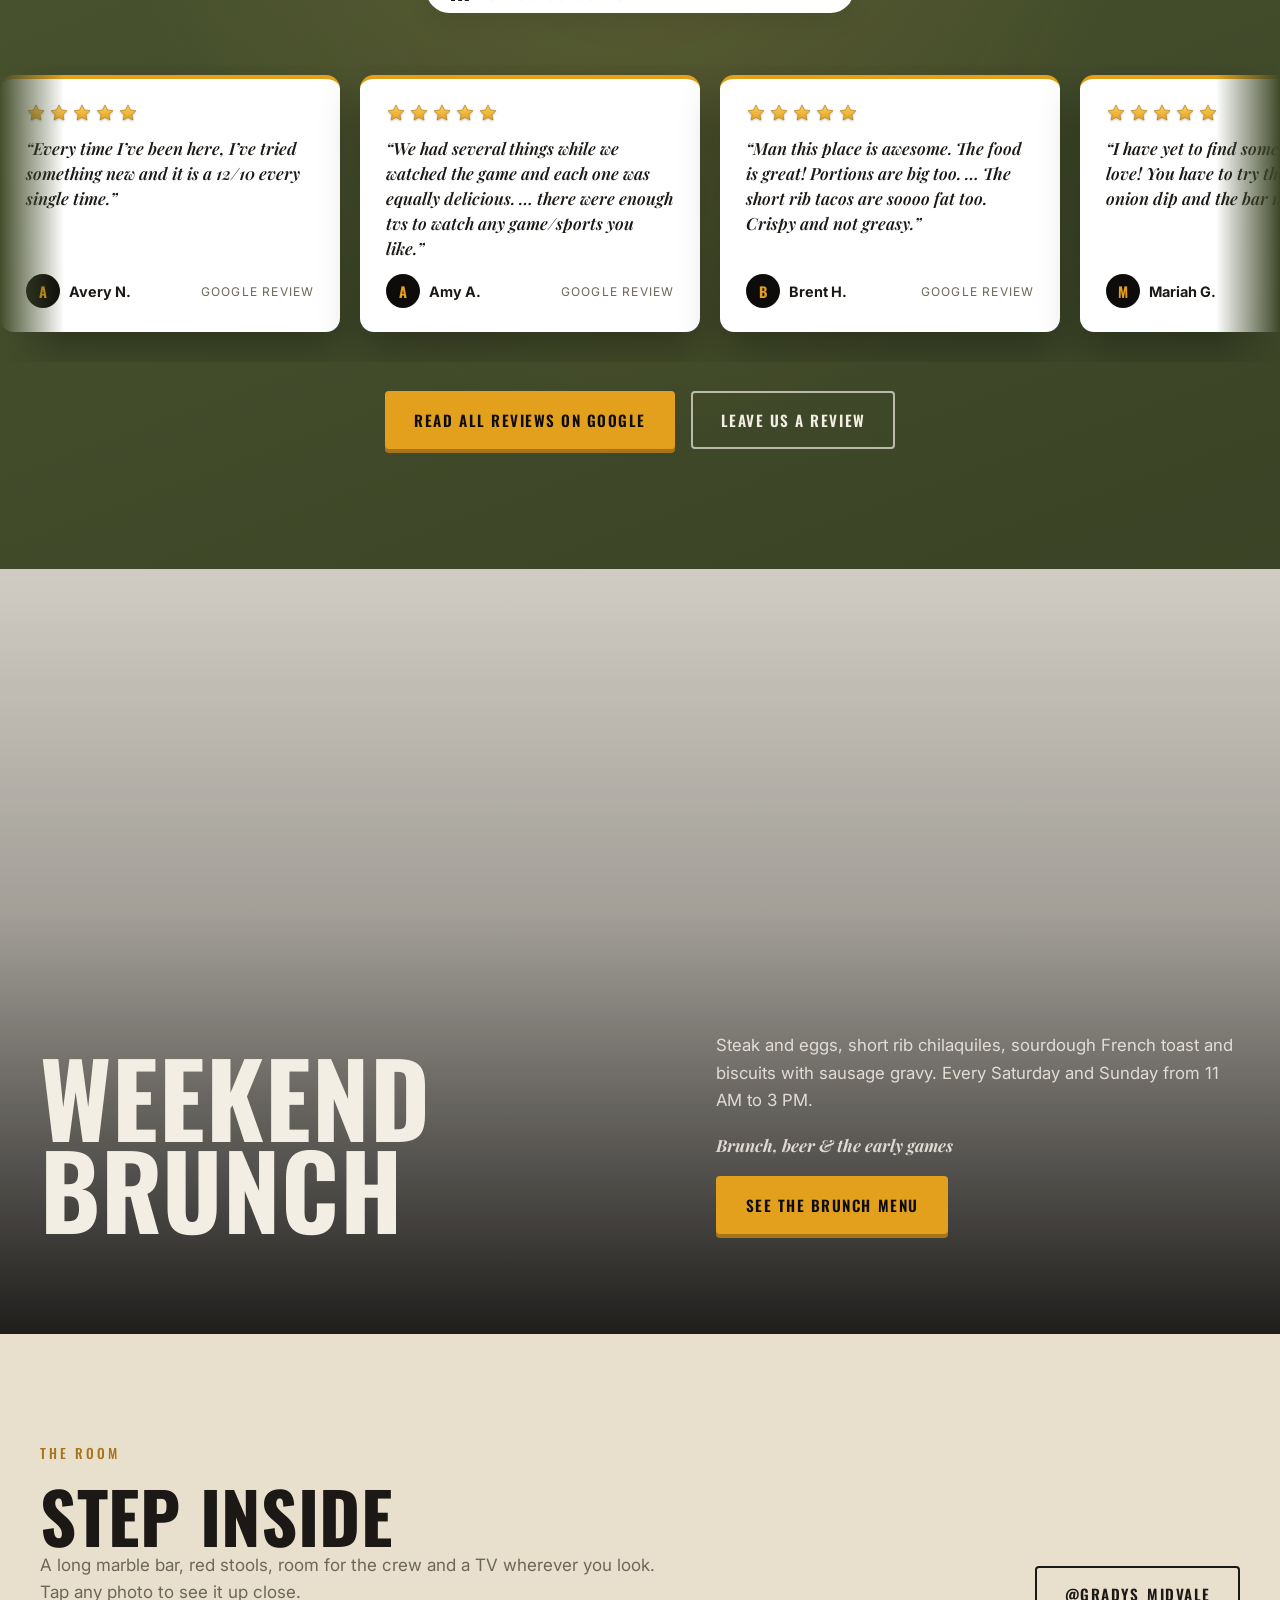
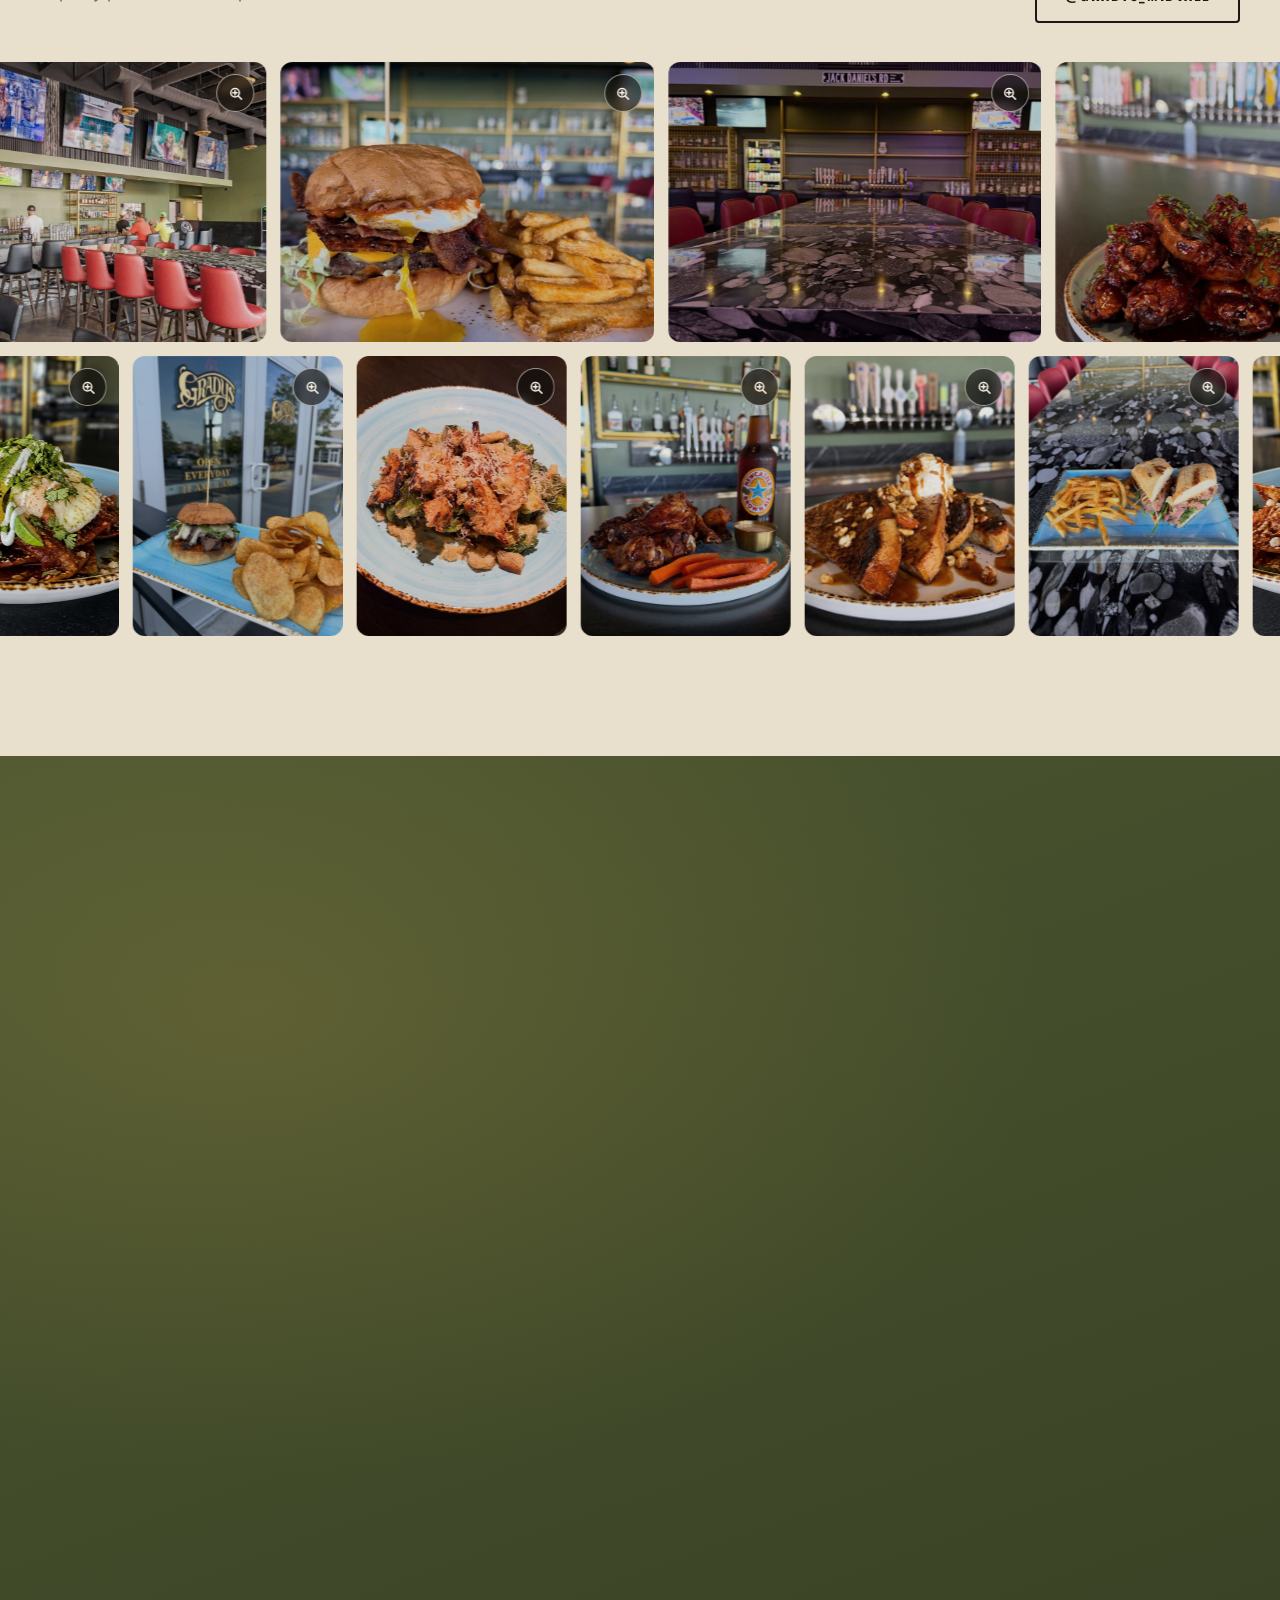
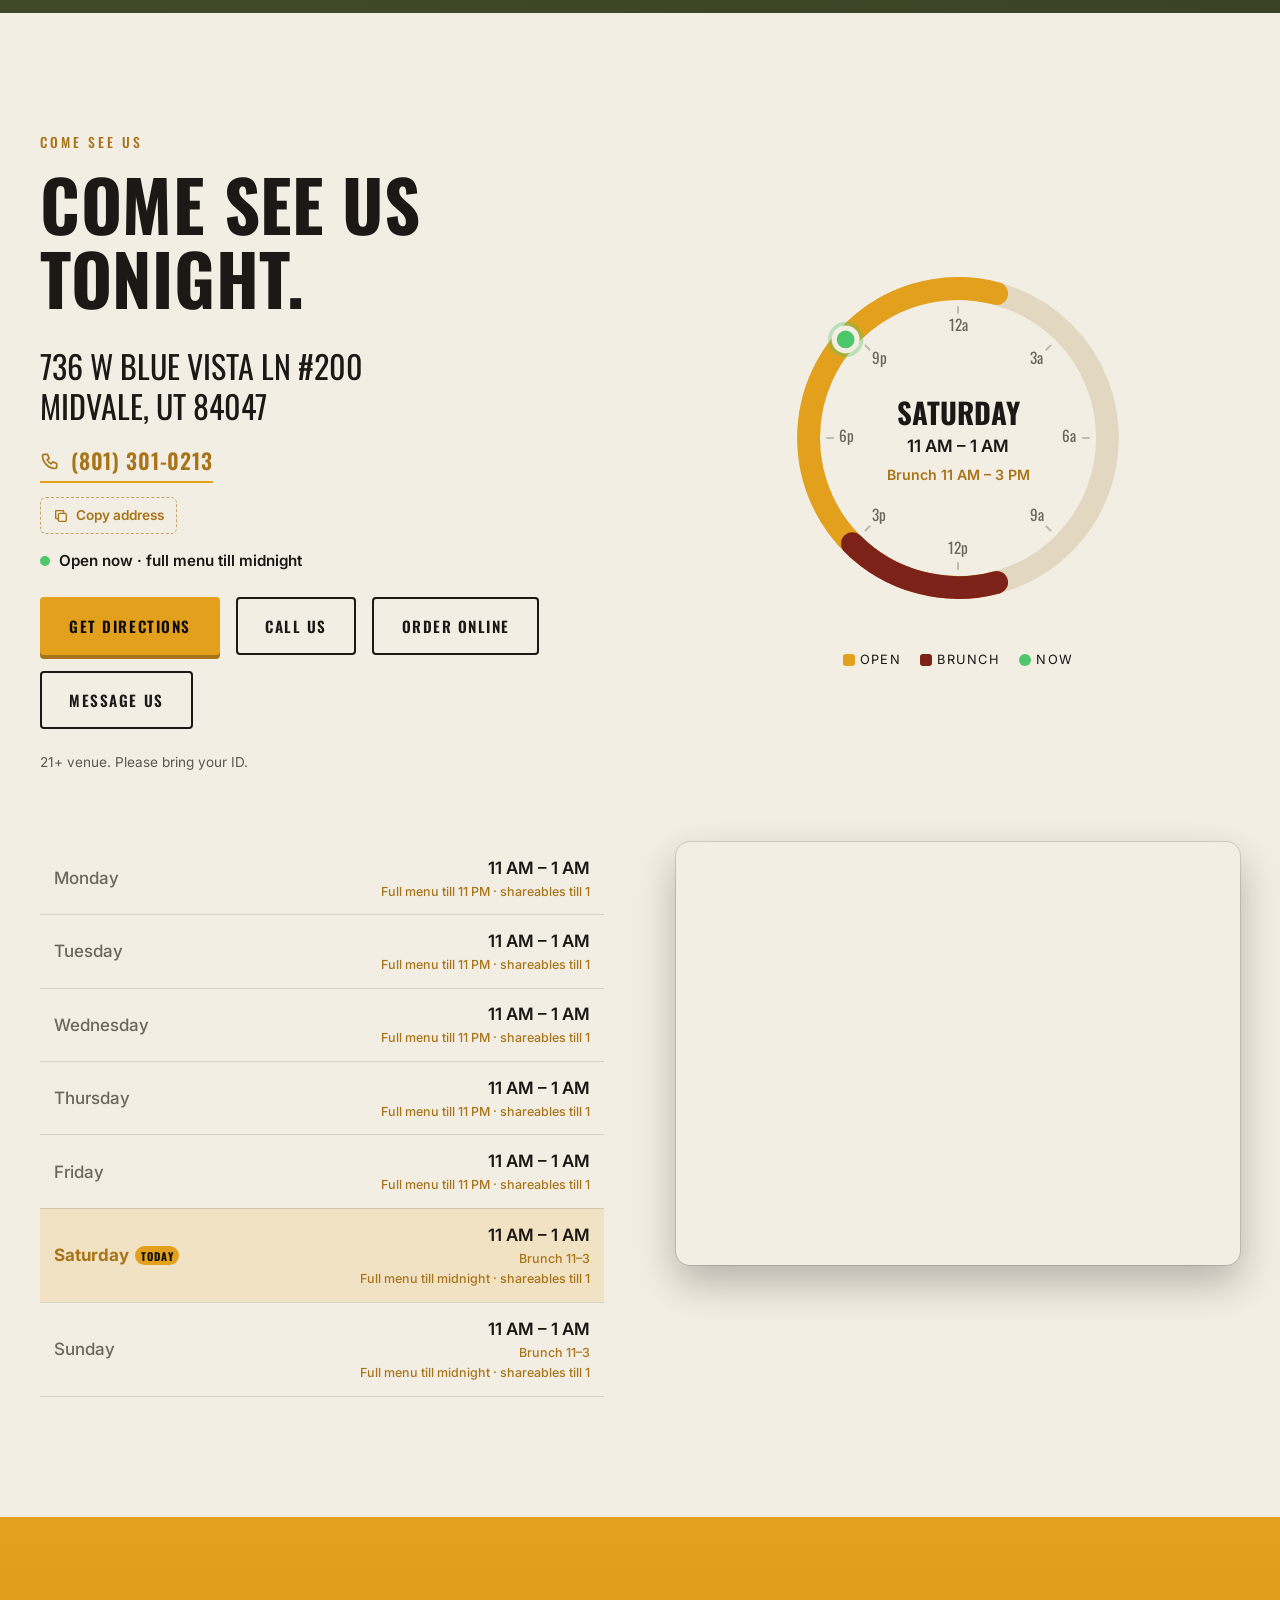
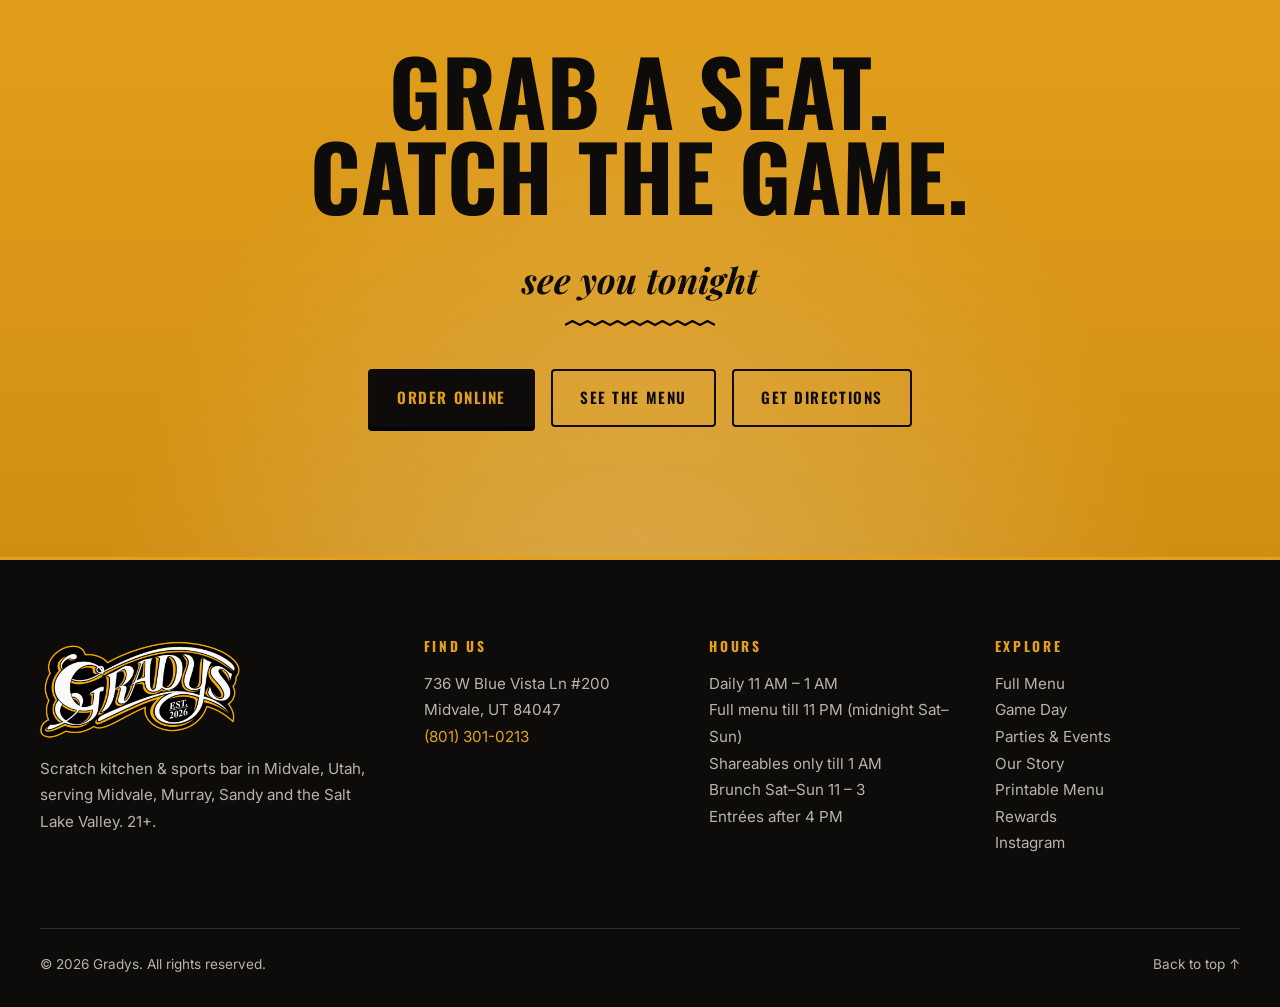
==== commit cf7acef5: "Menu hero: bacon-egg burger photo (mirrored, right side, faded into dark) Co-Authored-By: Claude Opu" ====
--- a/index.html
+++ b/index.html
@@ -17,7 +17,7 @@
   <link rel="preconnect" href="https://fonts.gstatic.com" crossorigin>
   <link href="https://fonts.googleapis.com/css2?family=Oswald:wght@400;500;600;700&family=Playfair+Display:ital,wght@1,600;1,700&family=Inter:wght@400;500;600&display=swap" rel="stylesheet">
   <link rel="stylesheet" href="styles.css?v=202611191800">
-  <link rel="stylesheet" href="pages.css?v=202611191900">
+  <link rel="stylesheet" href="pages.css?v=202611192000">
   <script type="application/ld+json">
 {
   "@context": "https://schema.org",
@@ -687,7 +687,7 @@
        Source: Gradys printed menus (Instagram). Update here when the menu changes.
        ===================================================================== -->
   <div class="page page-menu" data-page="menu" hidden>
-    <section class="mhero" style="--bg:url('assets/taquitos.jpg')">
+    <section class="mhero mhero-photo" style="--bg:url('assets/burger-egg.jpg')">
       <div class="container">
         <p class="kicker">Scratch-made sports bar food</p>
         <h1>The Menu</h1>
--- a/pages.css
+++ b/pages.css
@@ -379,3 +379,14 @@
   .serve-times { grid-template-columns: repeat(2, minmax(0, 1fr)); }
   .serve-times span { font-size: 1rem; }
 }
+
+/* ----- Menu page hero photo: burger-egg.jpg mirrored so the burger sits on the right, clear of the title ----- */
+.mhero.mhero-photo { background: none; isolation: isolate; overflow: hidden; }
+.mhero.mhero-photo::before, .mhero.mhero-photo::after { content: ""; position: absolute; inset: 0; z-index: -1; pointer-events: none; }
+.mhero.mhero-photo::before { left: 34%; background: var(--bg) 18% 70% / cover no-repeat; transform: scaleX(-1); -webkit-mask-image: linear-gradient(270deg, transparent 0%, #000 30%); mask-image: linear-gradient(270deg, transparent 0%, #000 30%); }
+.mhero.mhero-photo { background: var(--black); }
+.mhero.mhero-photo::after { background: linear-gradient(90deg, rgba(13, 12, 11, .55) 0%, rgba(13, 12, 11, .25) 45%, rgba(13, 12, 11, 0) 70%), linear-gradient(0deg, var(--black), transparent 30%); }
+@media (max-width: 760px) {
+  .mhero.mhero-photo::before { left: 0; -webkit-mask-image: none; mask-image: none; }
+  .mhero.mhero-photo::after { background: linear-gradient(0deg, var(--black) 10%, rgba(13, 12, 11, .78) 55%, rgba(13, 12, 11, .55)); }
+}
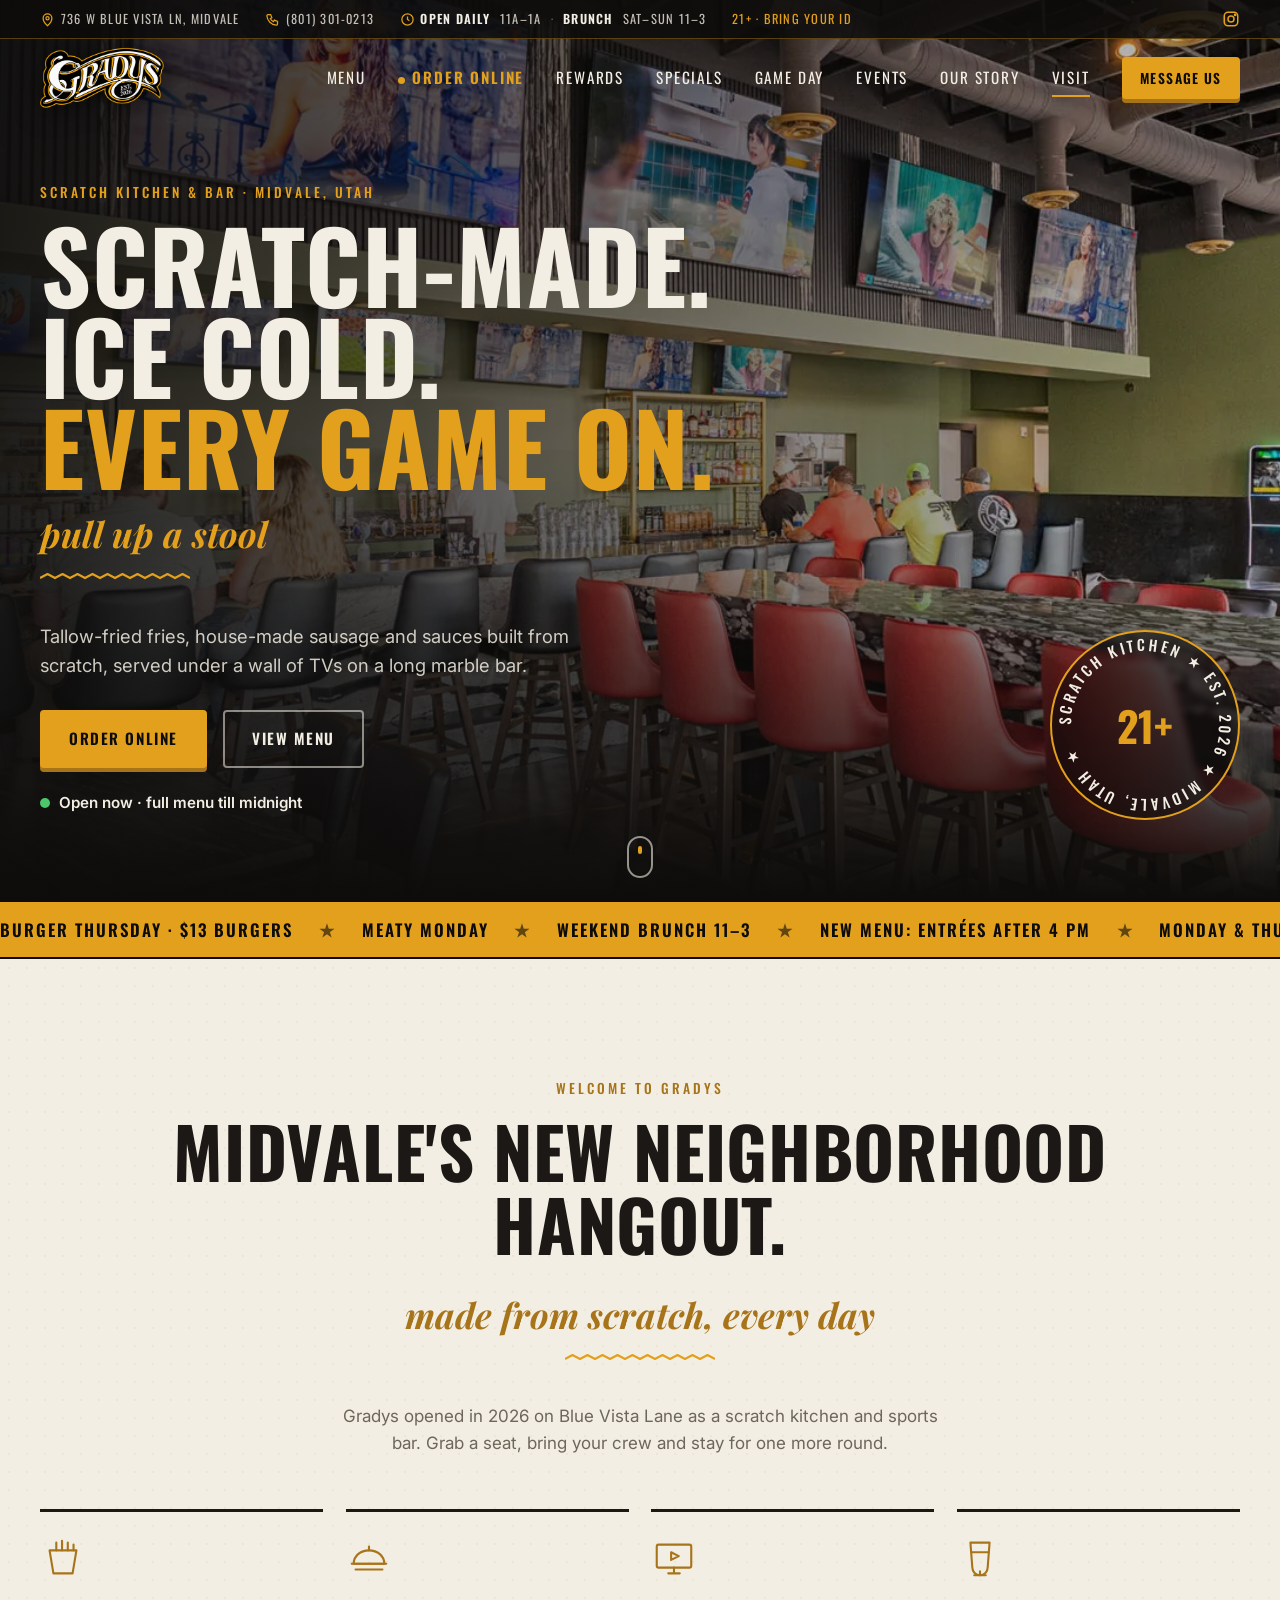
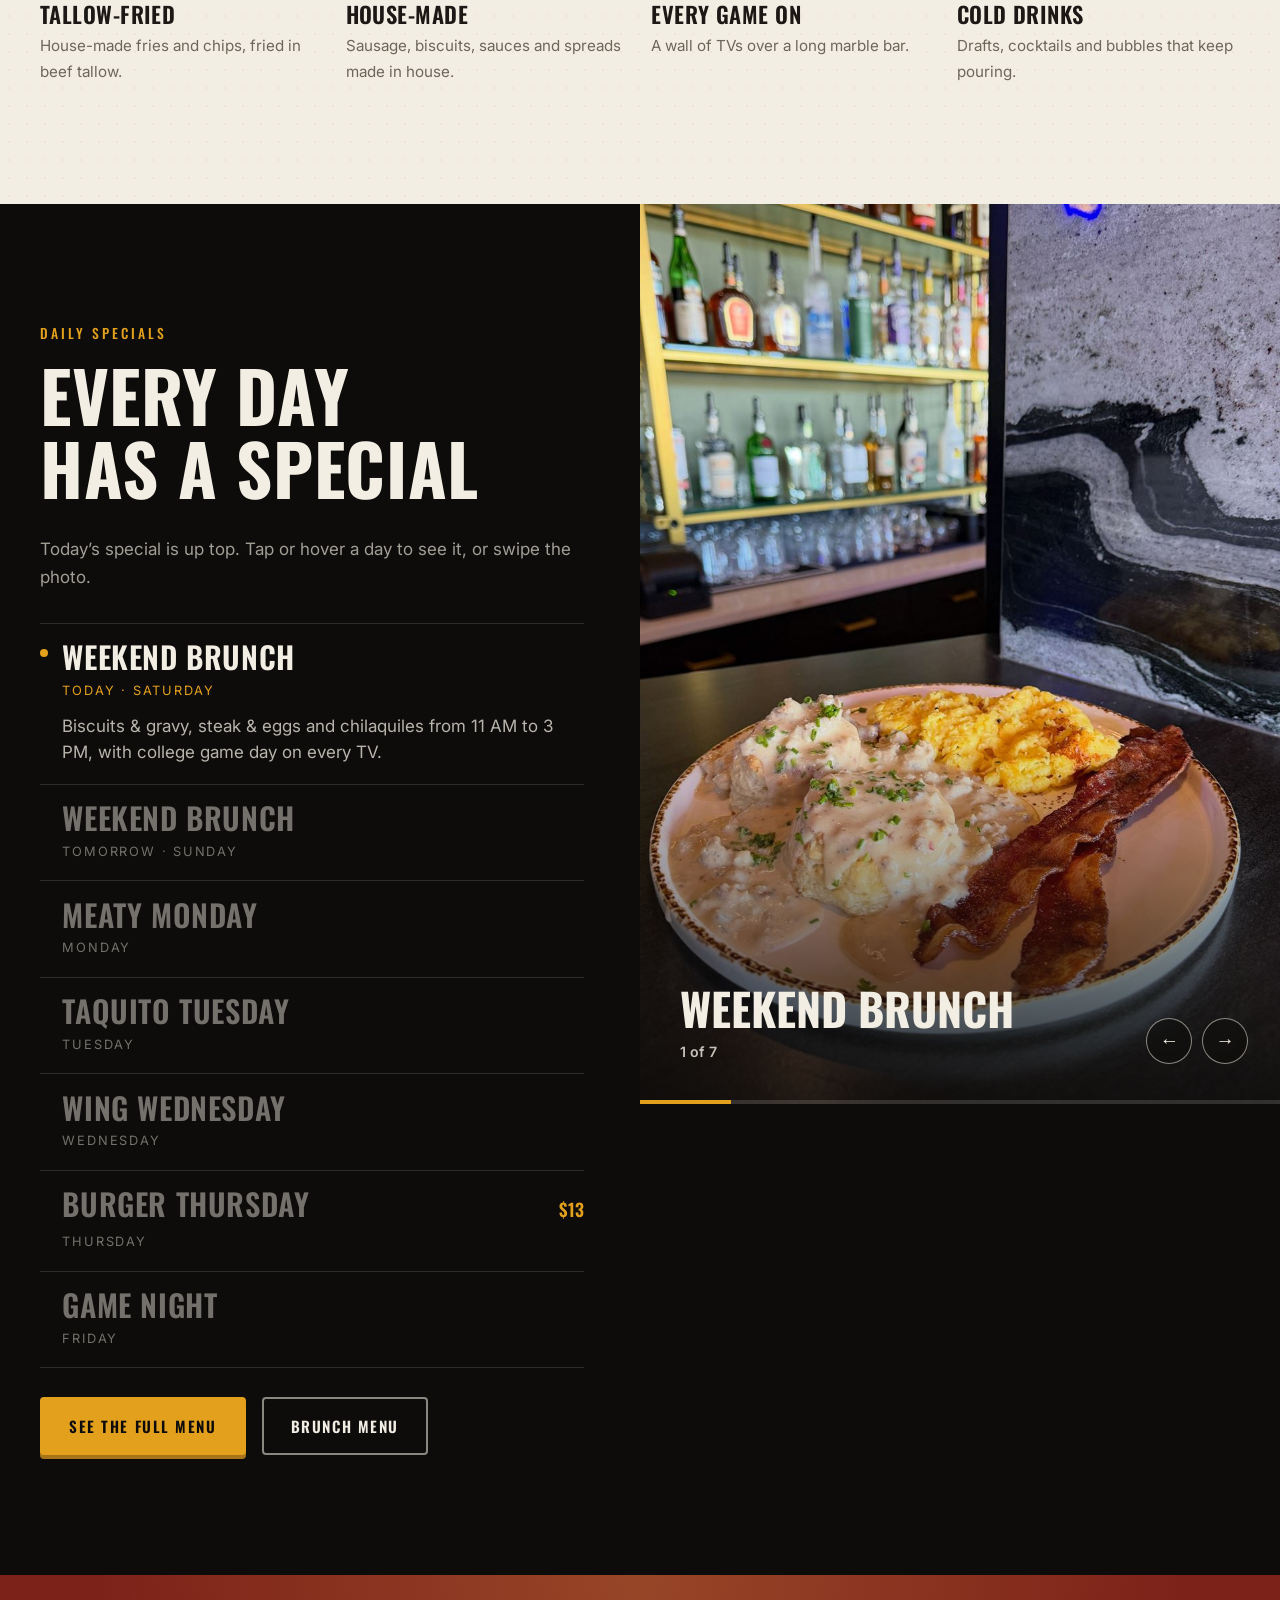
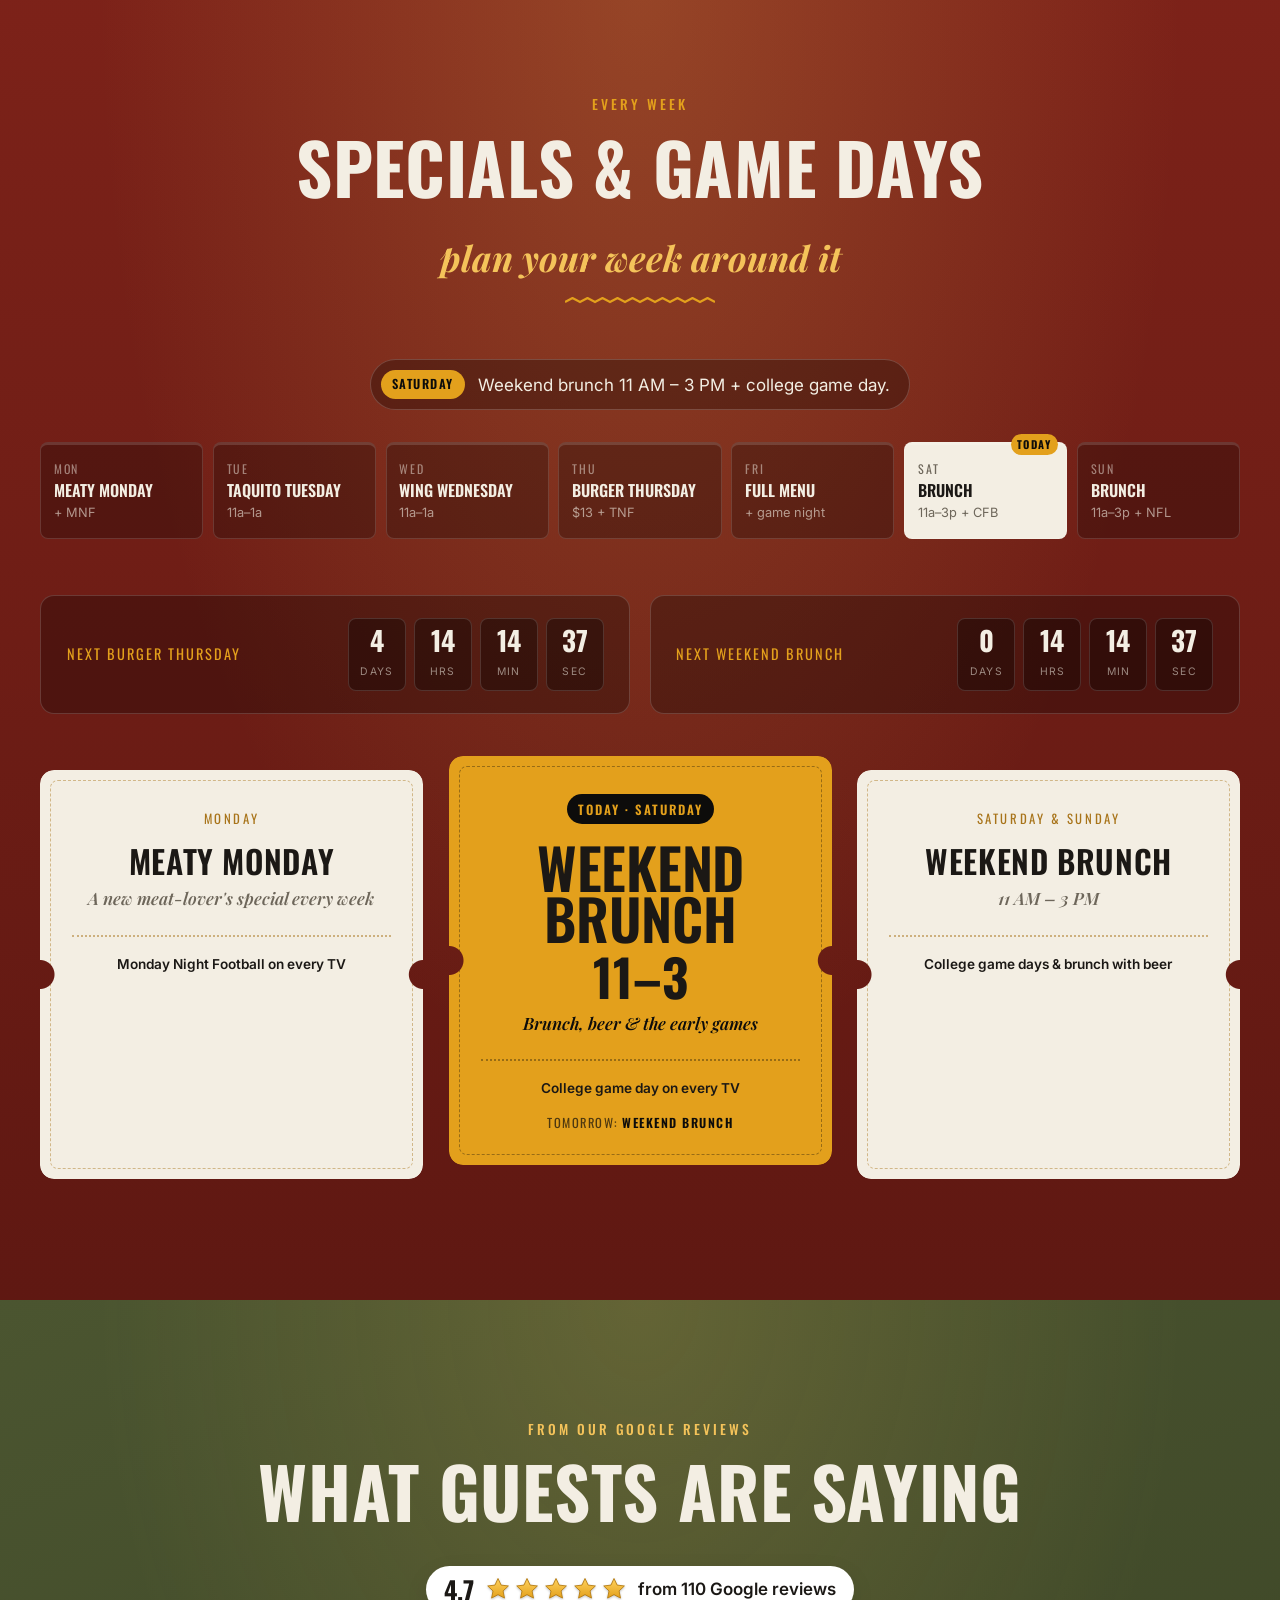
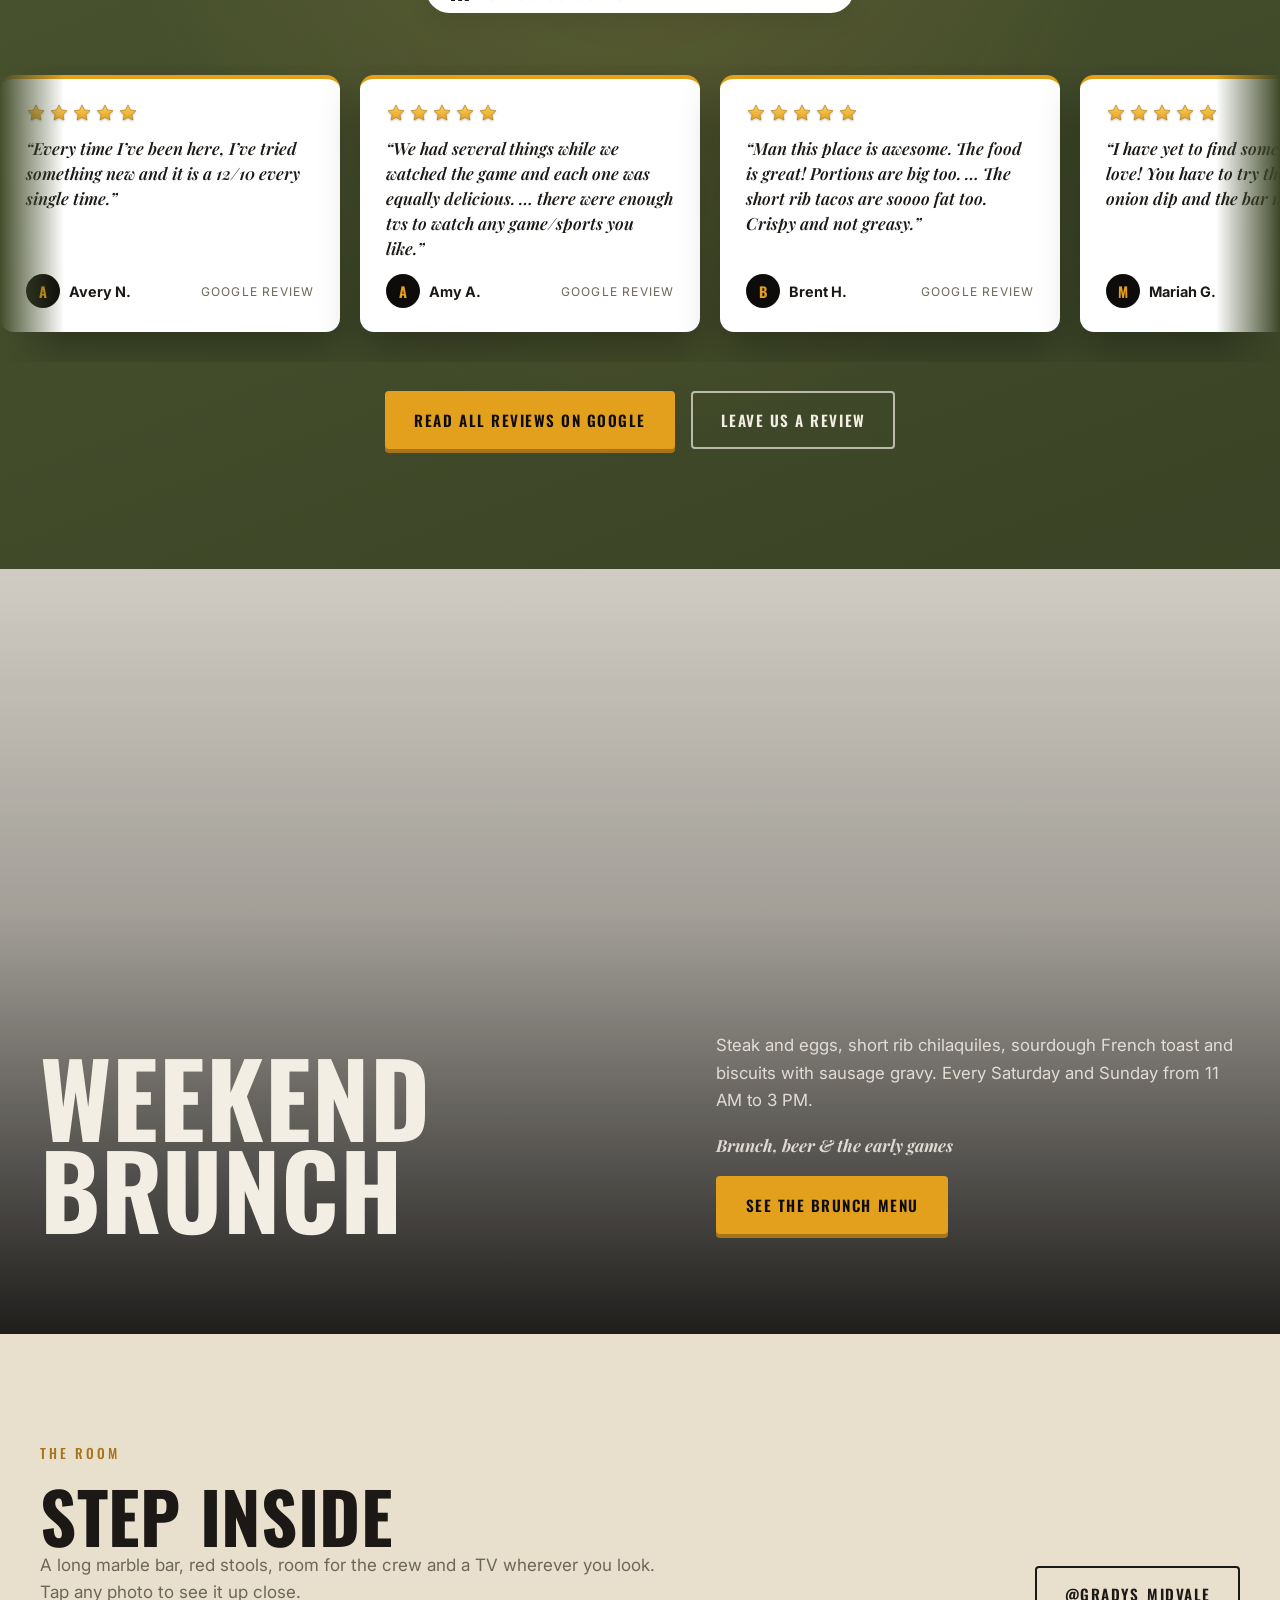
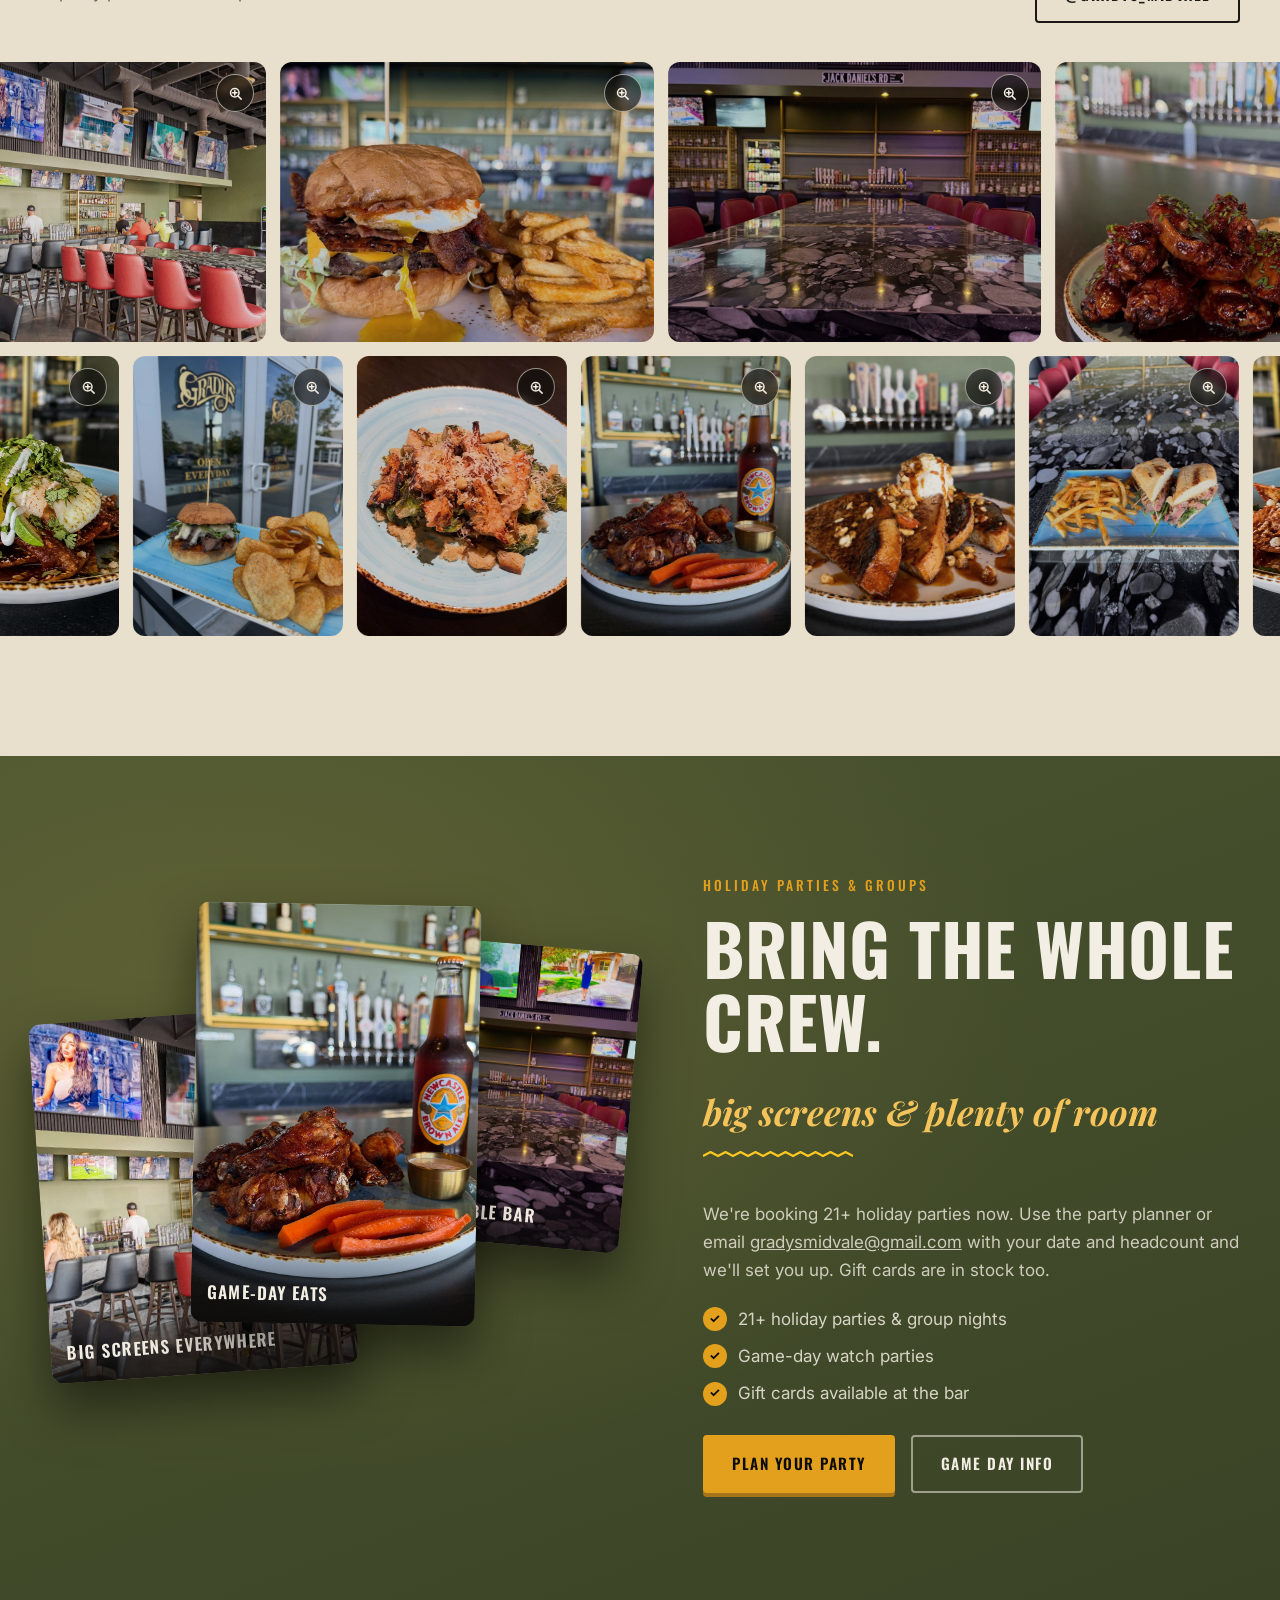
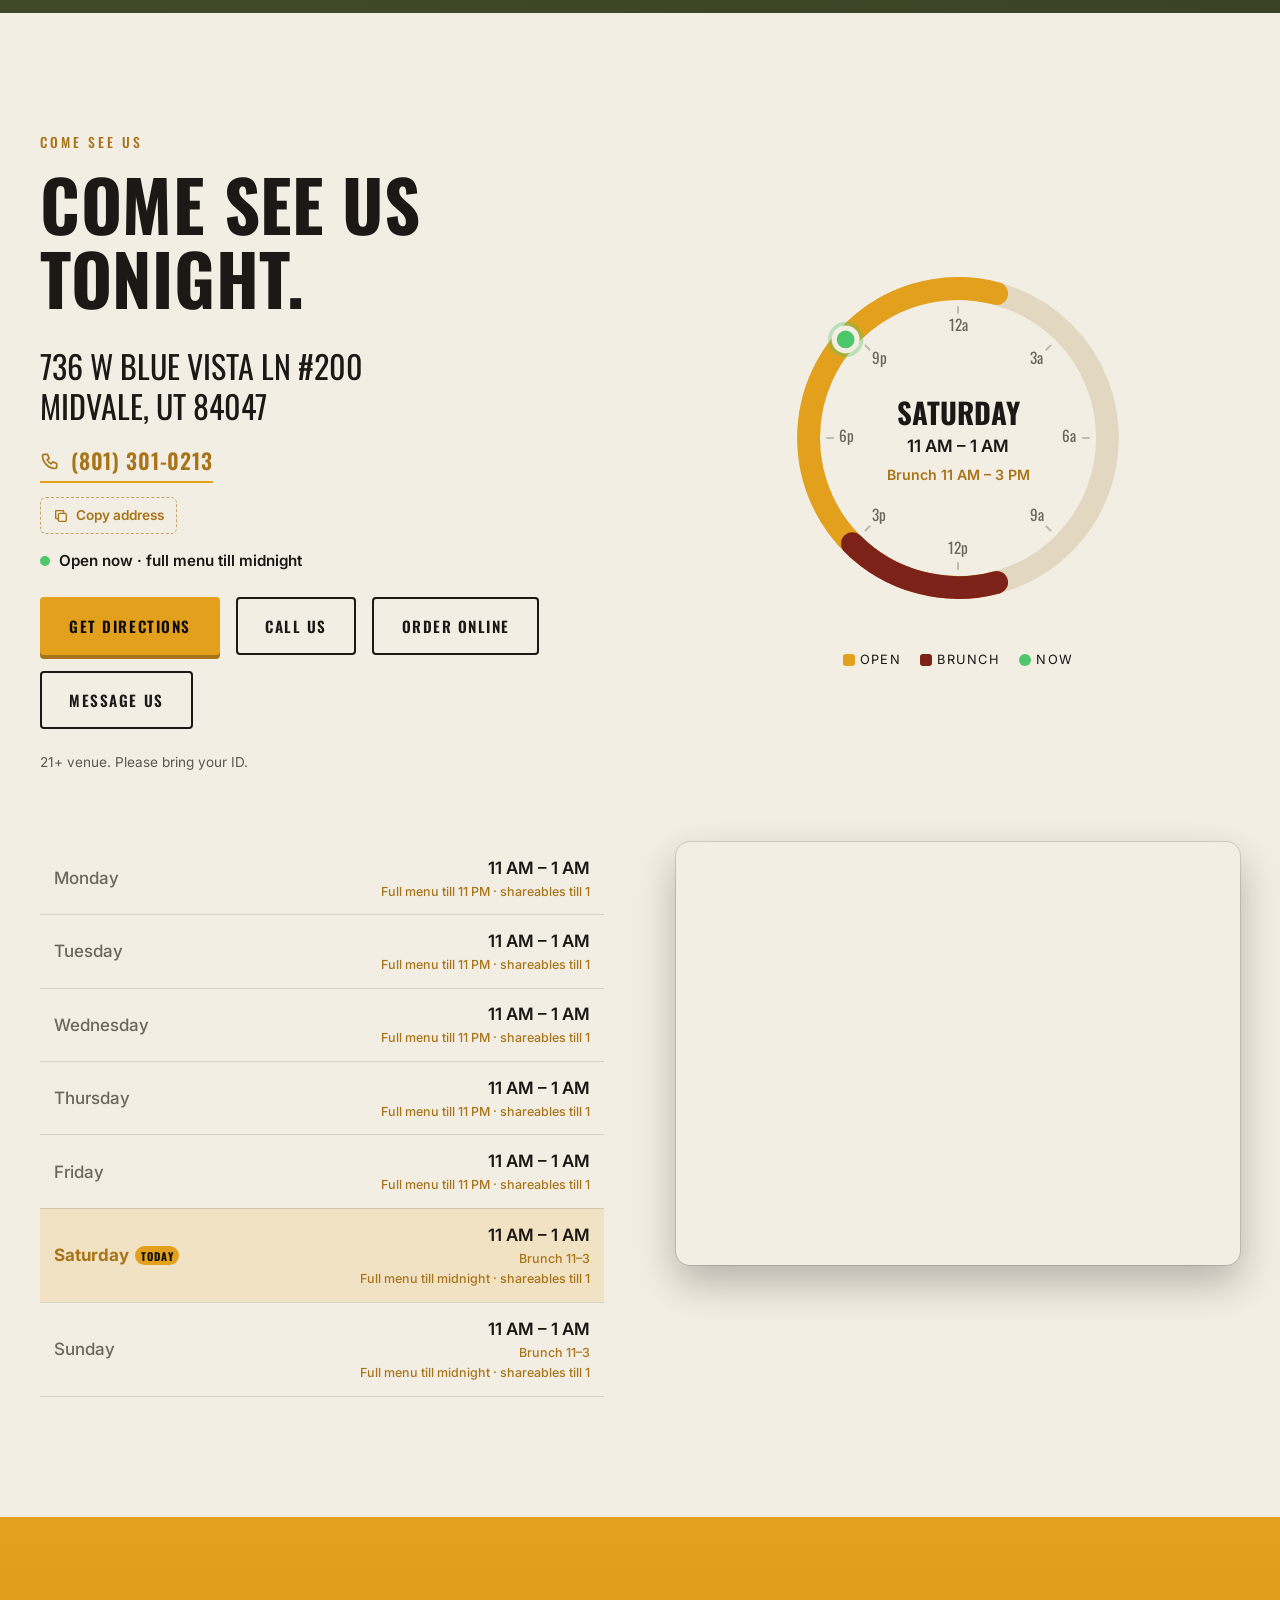
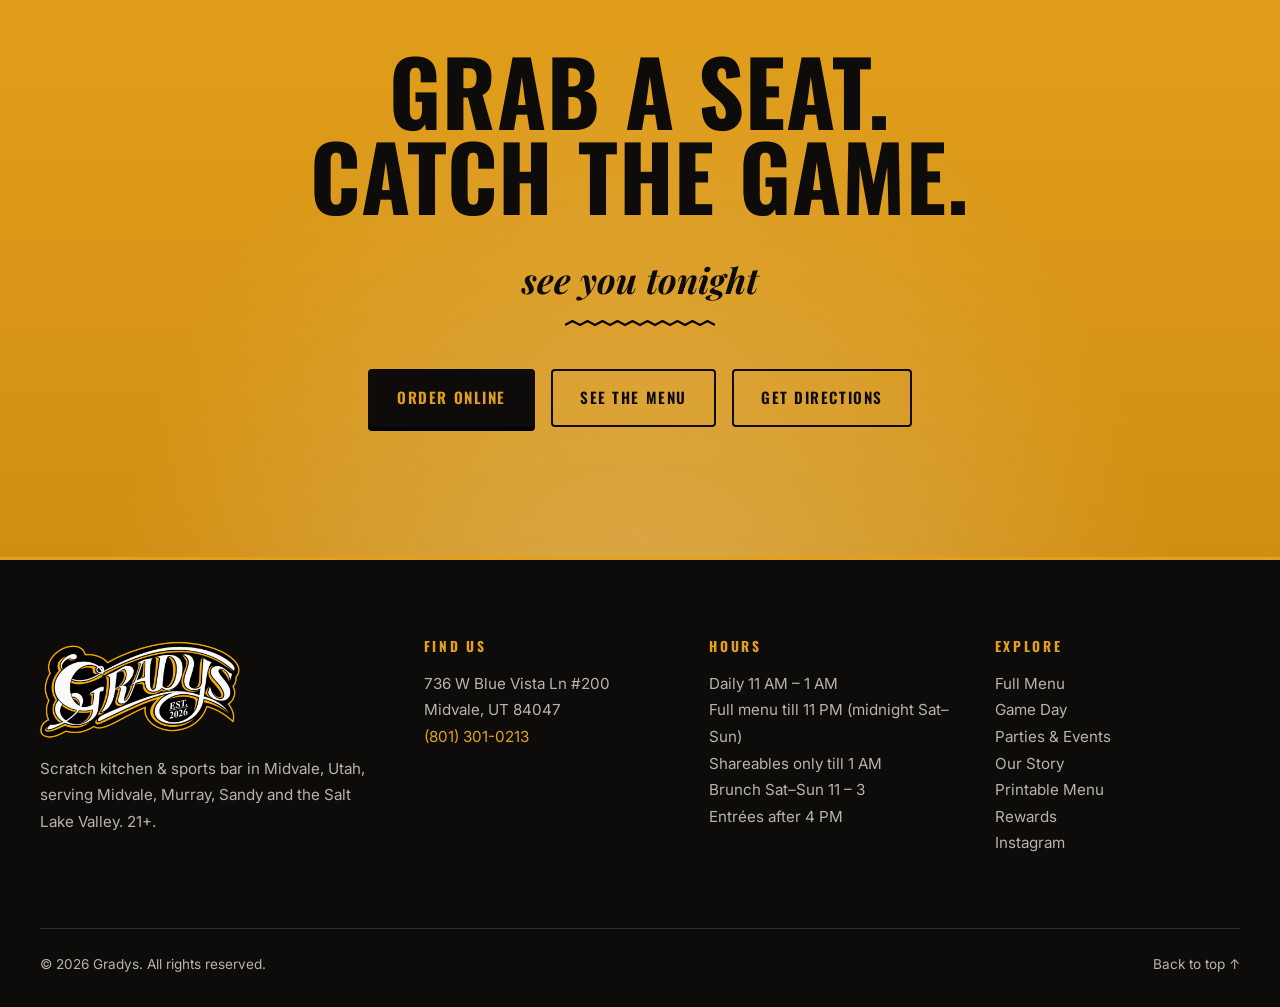
==== commit e38c2852: "Menu page: remove empty strip under category pills Co-Authored-By: Claude Opus 5.5 <noreply@anthropi" ====
--- a/index.html
+++ b/index.html
@@ -17,7 +17,7 @@
   <link rel="preconnect" href="https://fonts.gstatic.com" crossorigin>
   <link href="https://fonts.googleapis.com/css2?family=Oswald:wght@400;500;600;700&family=Playfair+Display:ital,wght@1,600;1,700&family=Inter:wght@400;500;600&display=swap" rel="stylesheet">
   <link rel="stylesheet" href="styles.css?v=202611191800">
-  <link rel="stylesheet" href="pages.css?v=202611192000">
+  <link rel="stylesheet" href="pages.css?v=202611192030">
   <script type="application/ld+json">
 {
   "@context": "https://schema.org",
--- a/pages.css
+++ b/pages.css
@@ -390,3 +390,9 @@
   .mhero.mhero-photo::before { left: 0; -webkit-mask-image: none; mask-image: none; }
   .mhero.mhero-photo::after { background: linear-gradient(0deg, var(--black) 10%, rgba(13, 12, 11, .78) 55%, rgba(13, 12, 11, .55)); }
 }
+
+/* ----- Menu page: the sticky category bar overlaps the hero's bottom while it's hidden,
+   so it doesn't leave an empty dark strip under the category pills ----- */
+.page-menu .mhero { padding-bottom: 56px; }
+.page-menu .cat-bar { margin-top: -65px; }
+.page-menu .cat-bar:not(.show) { background: transparent; backdrop-filter: none; -webkit-backdrop-filter: none; pointer-events: none; }
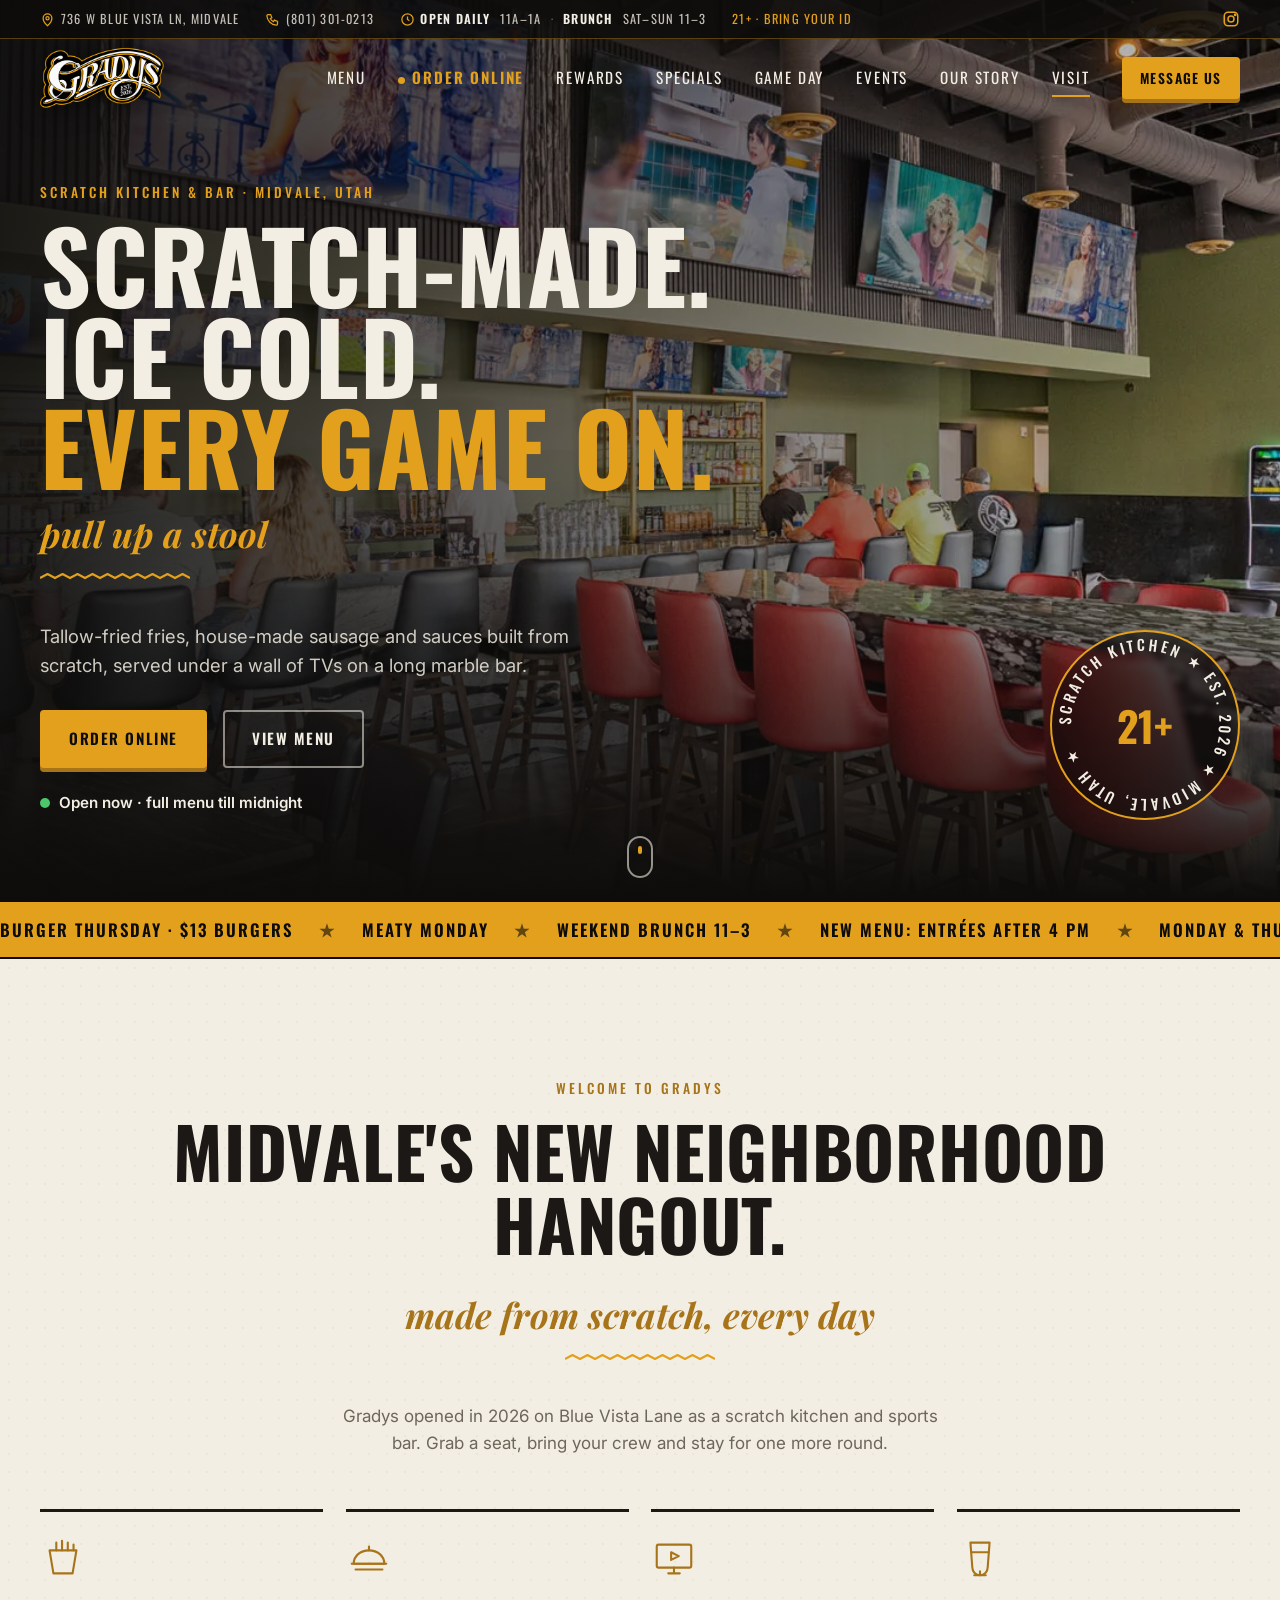
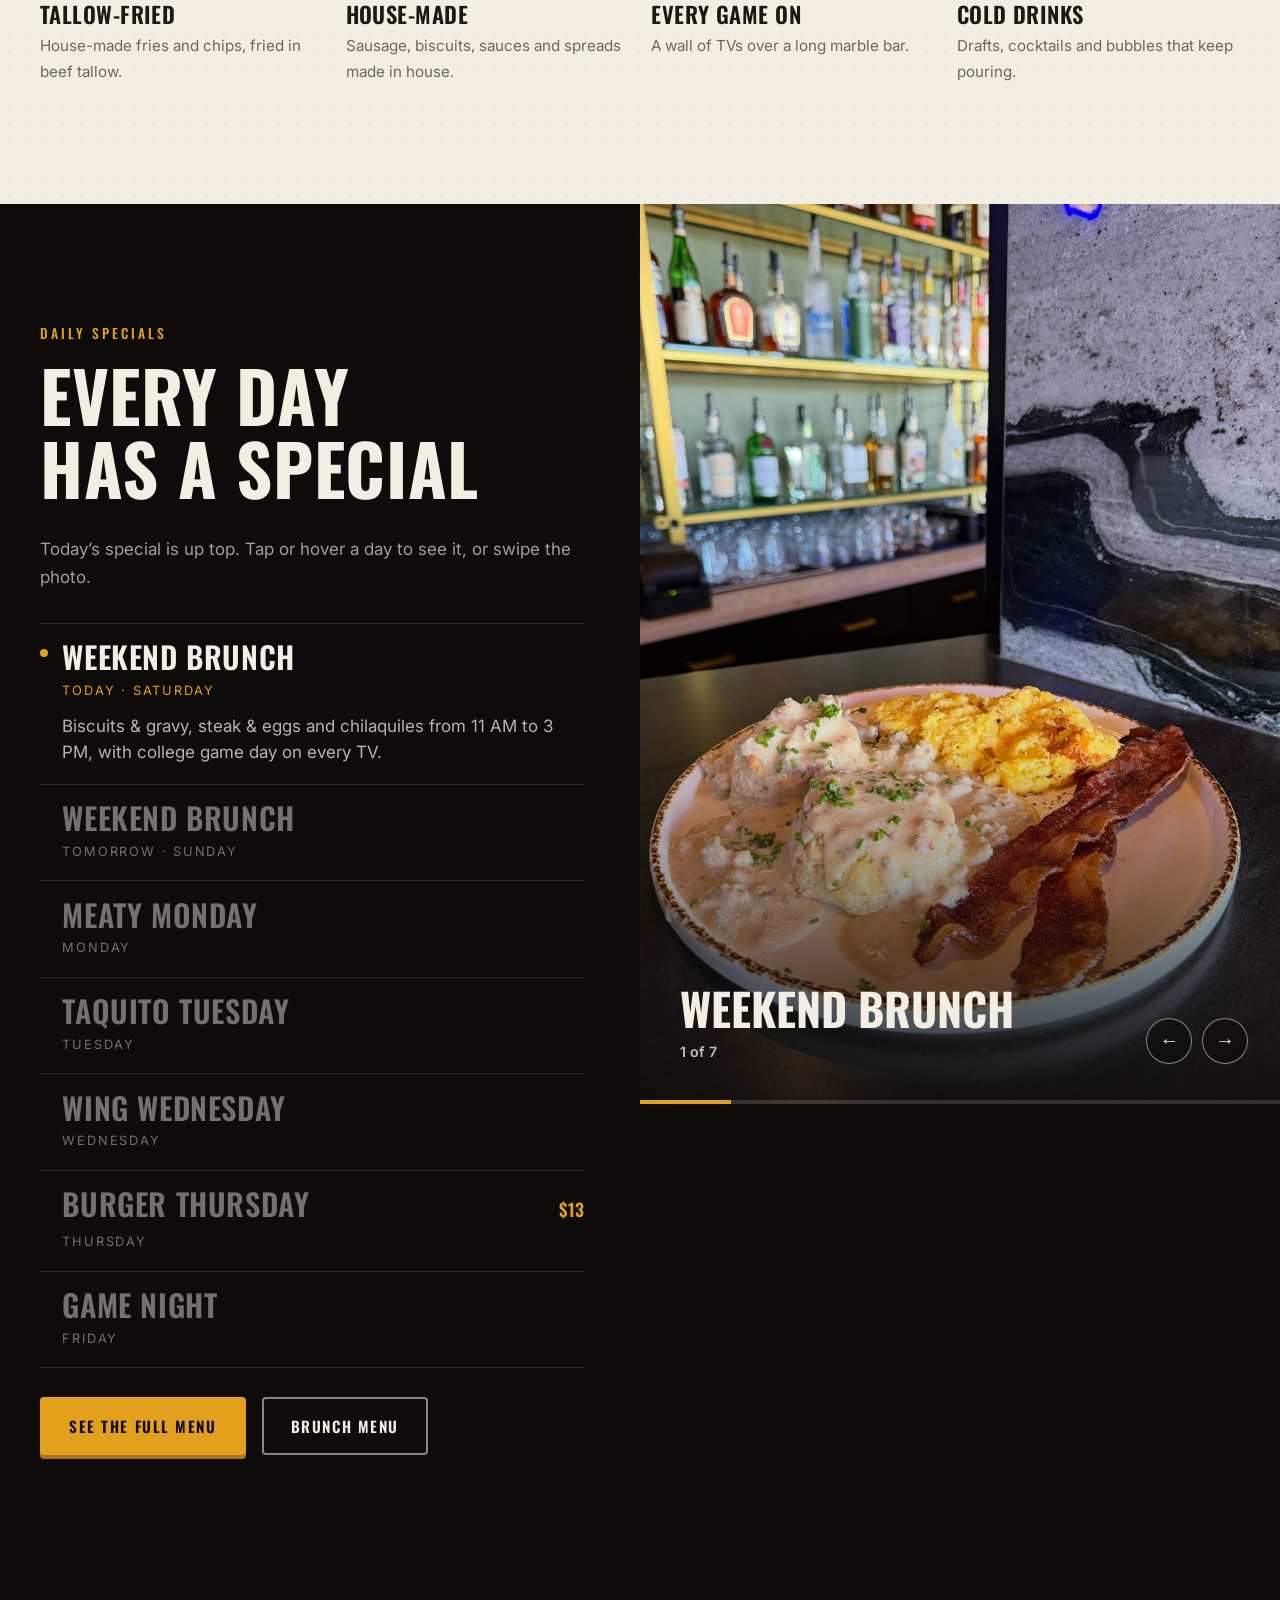
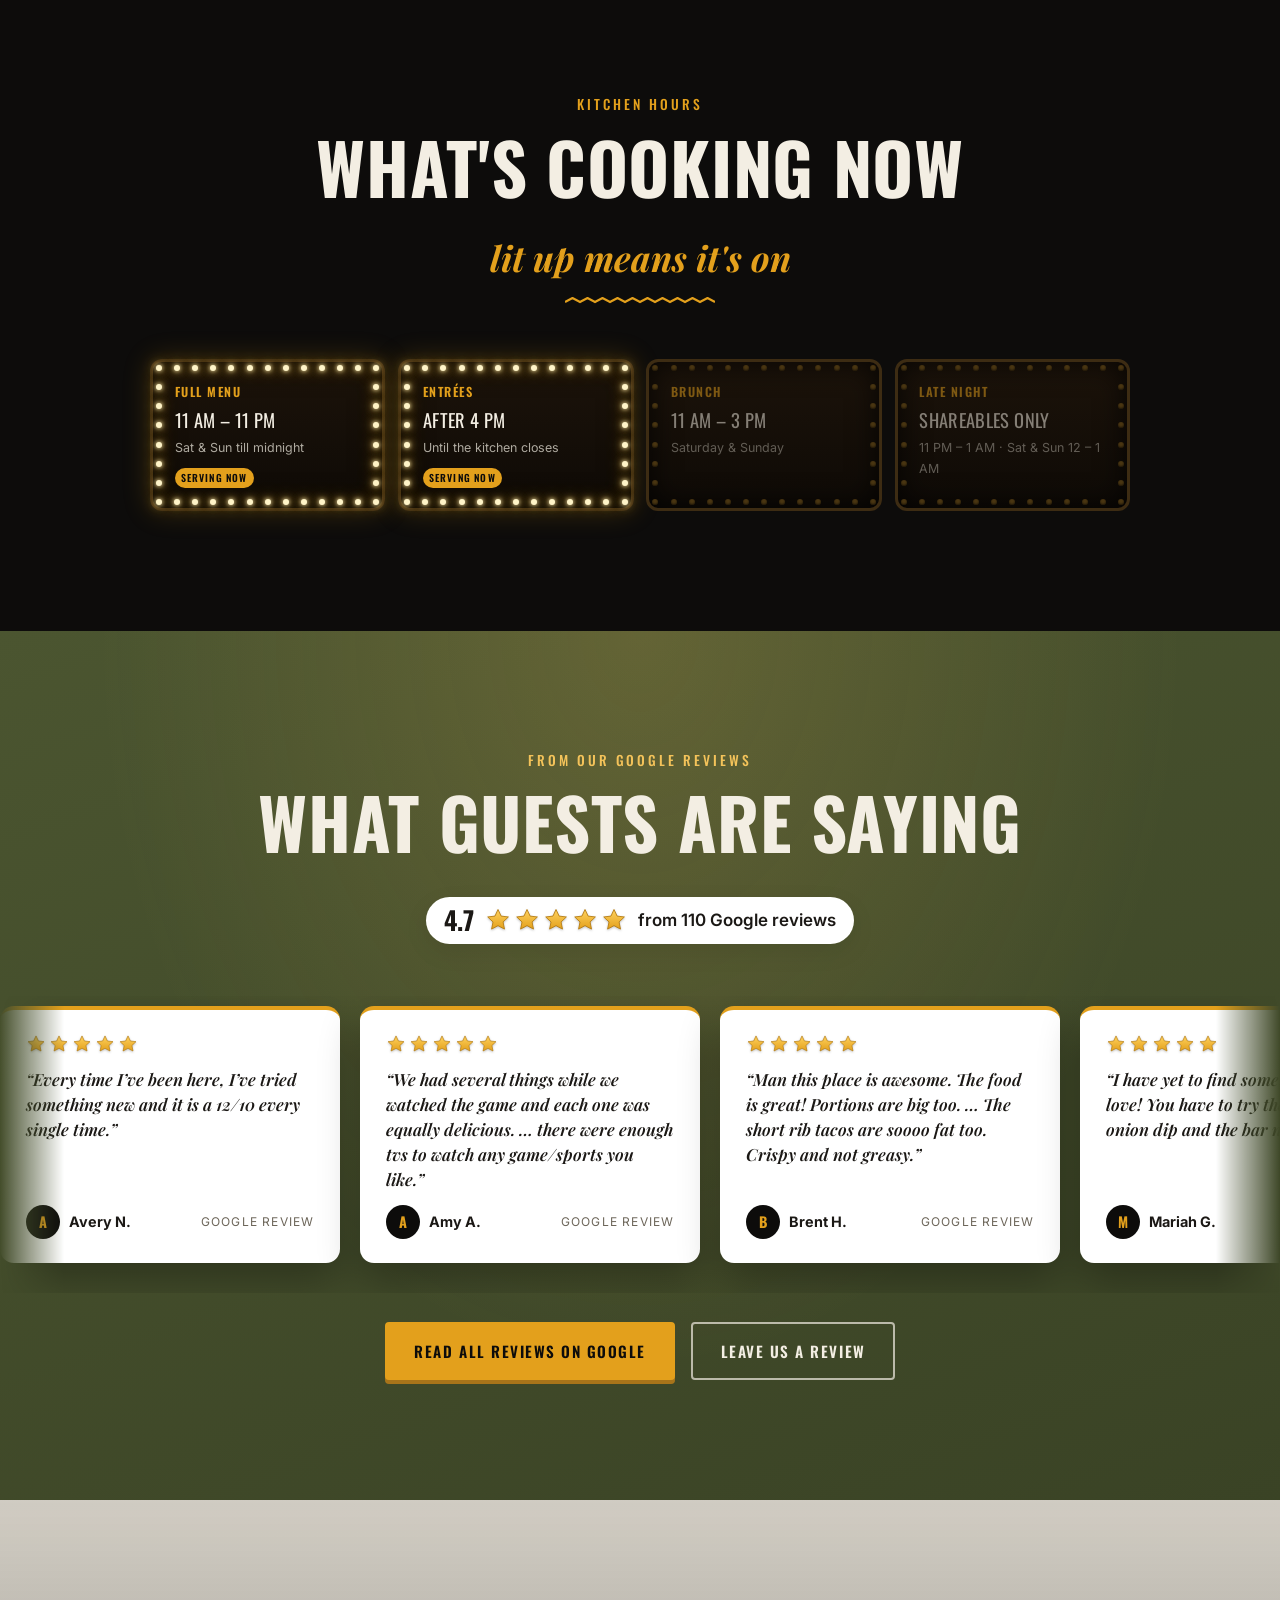
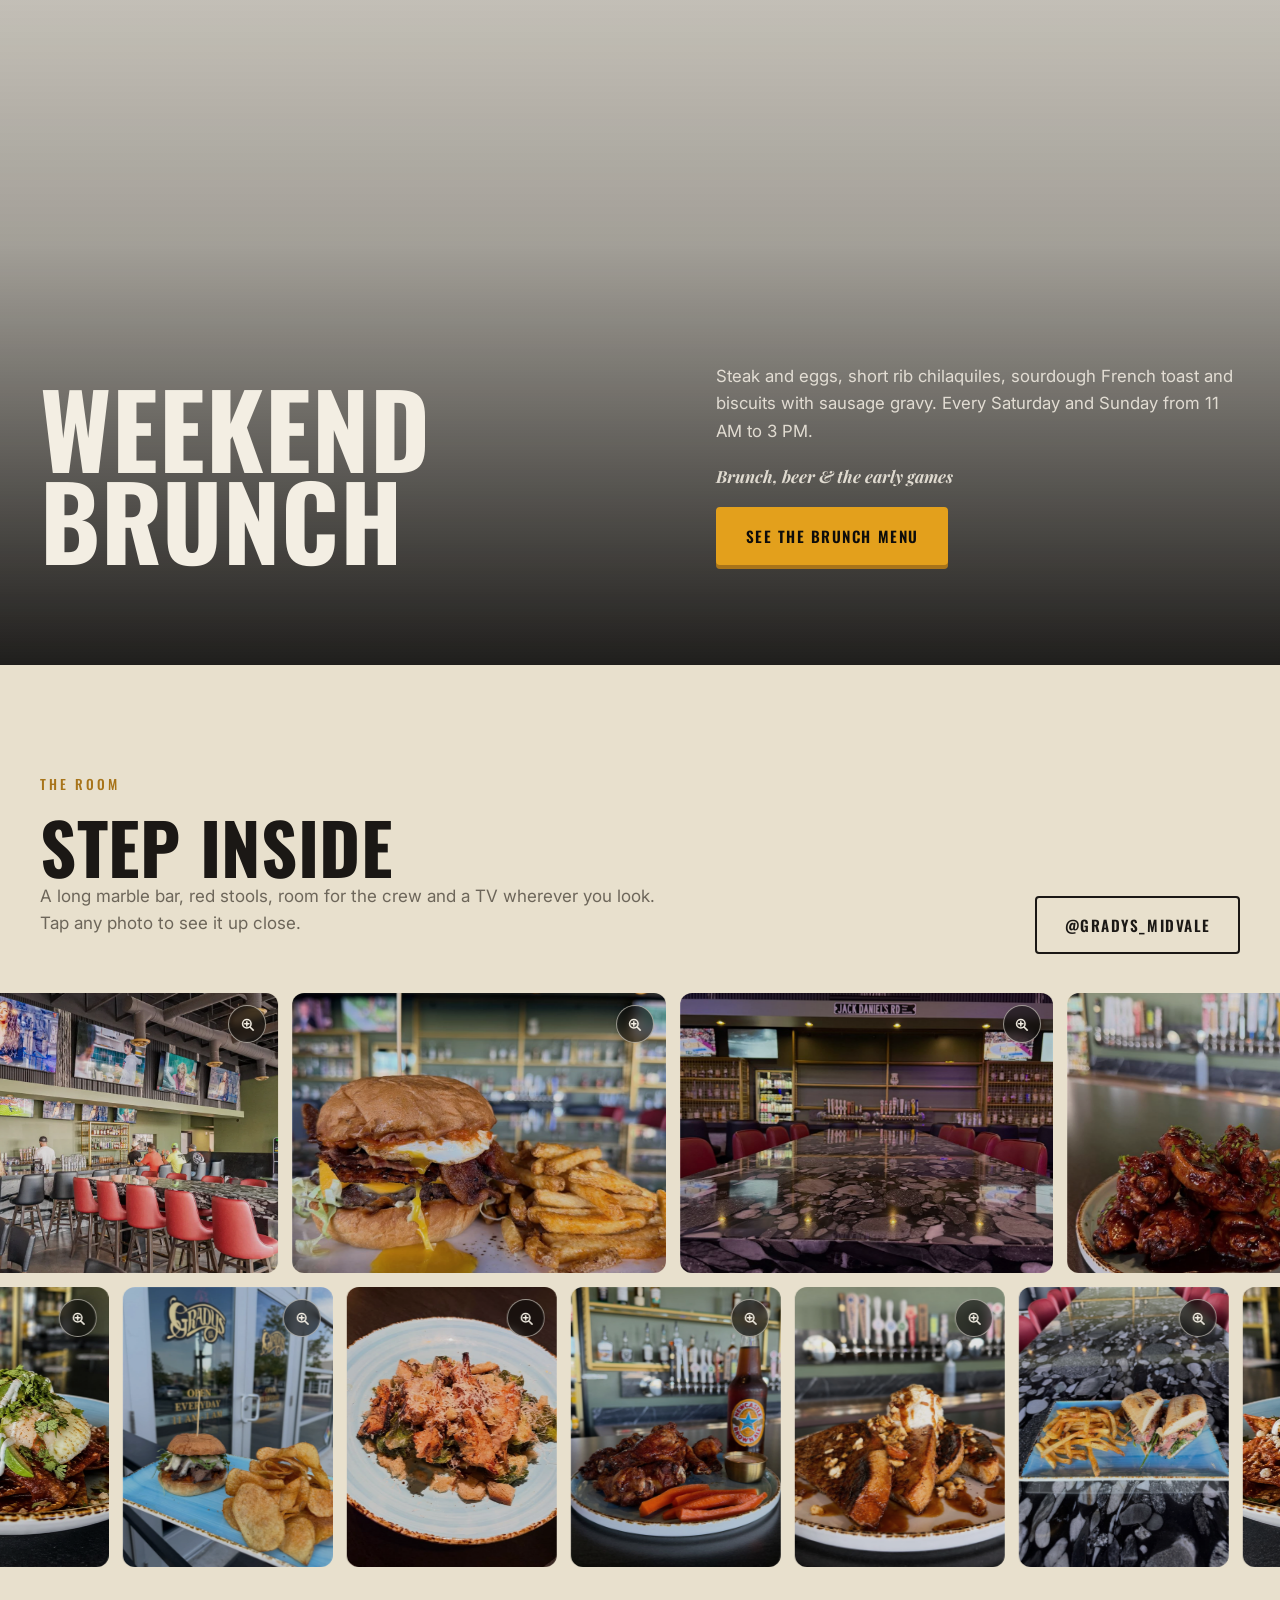
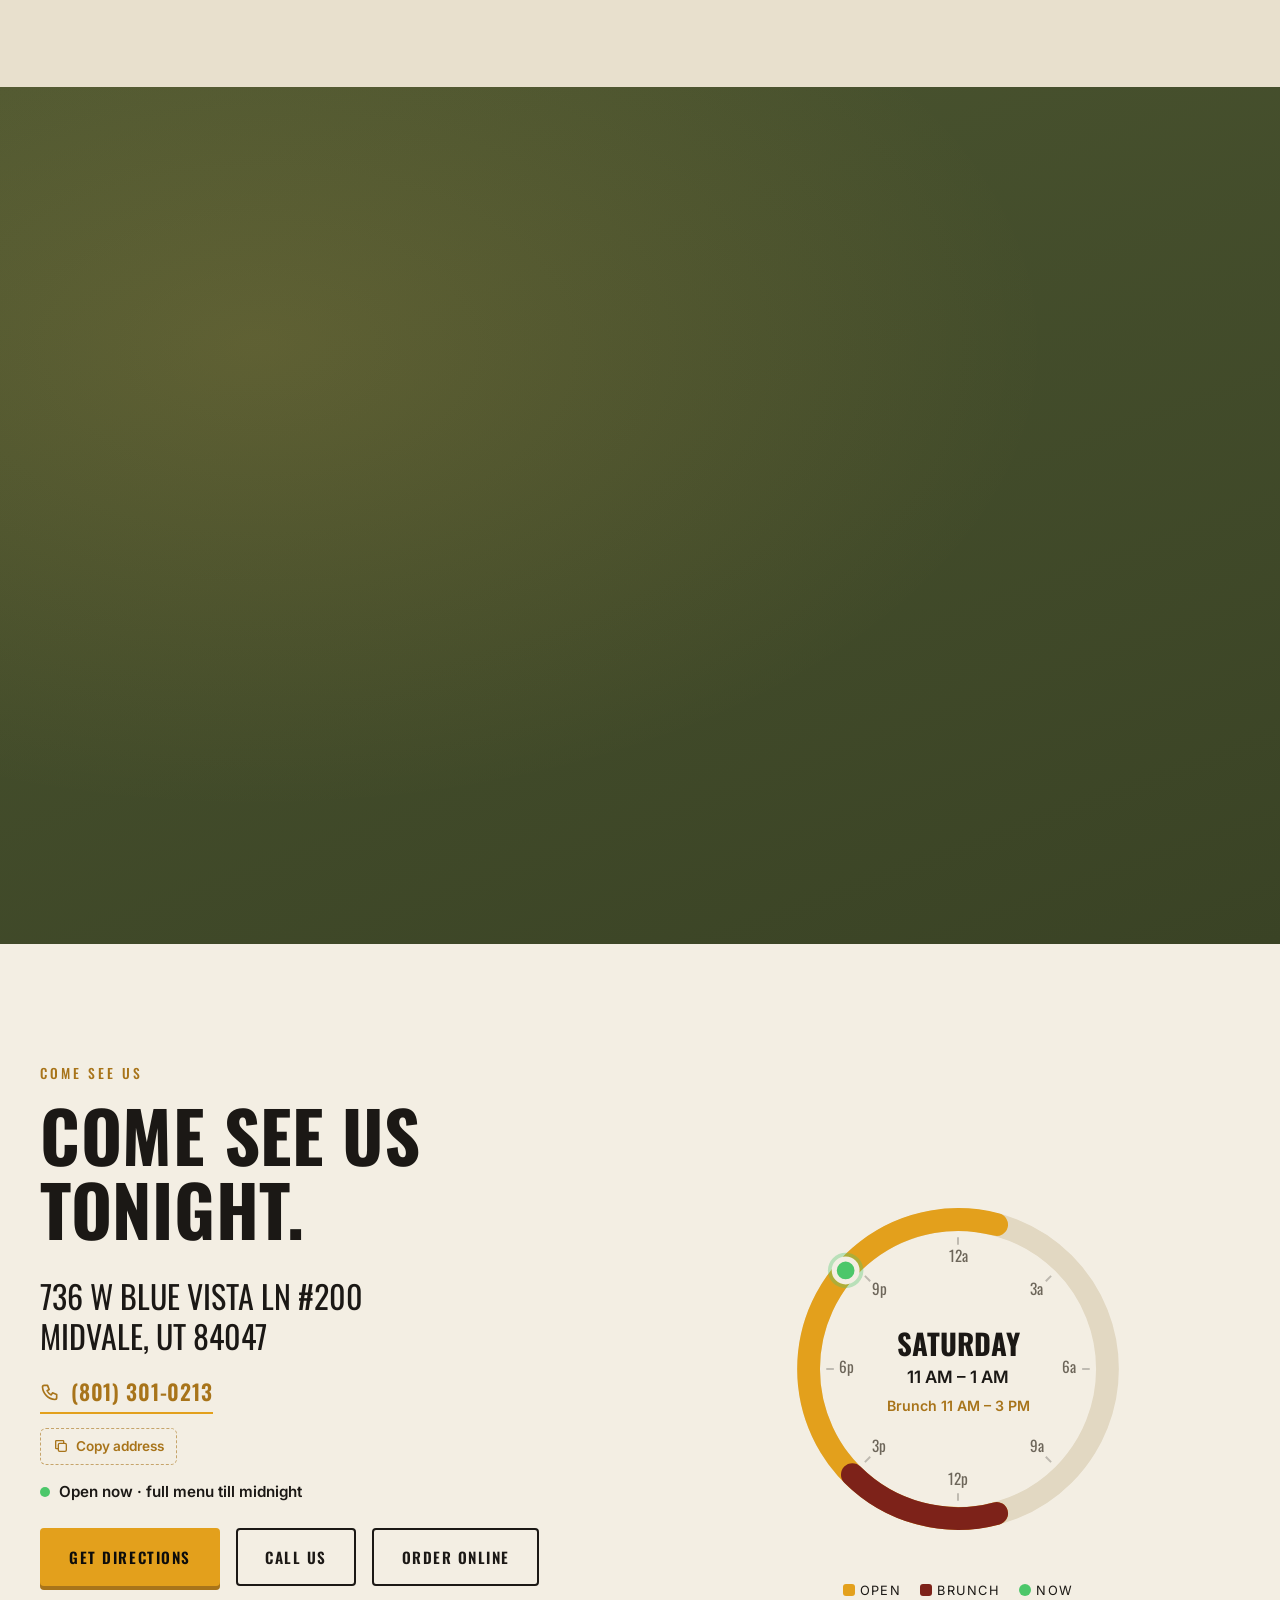
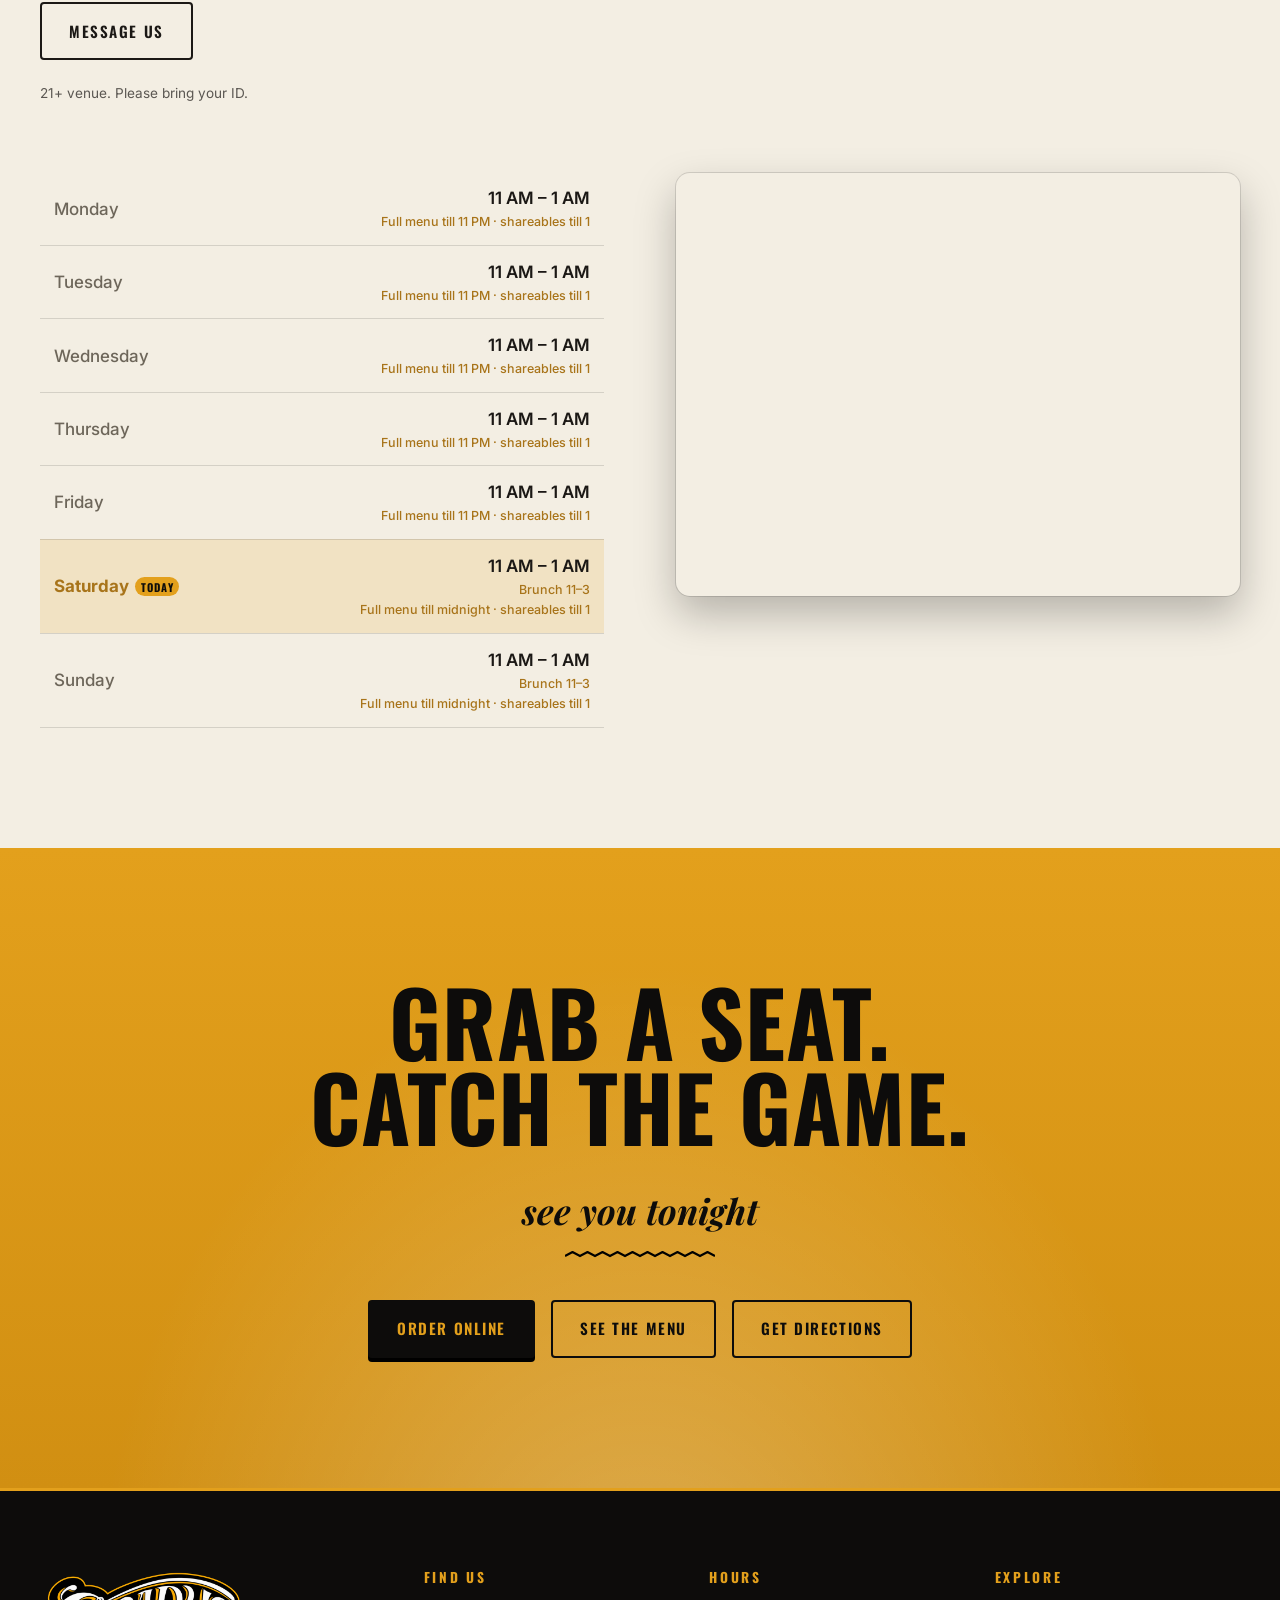
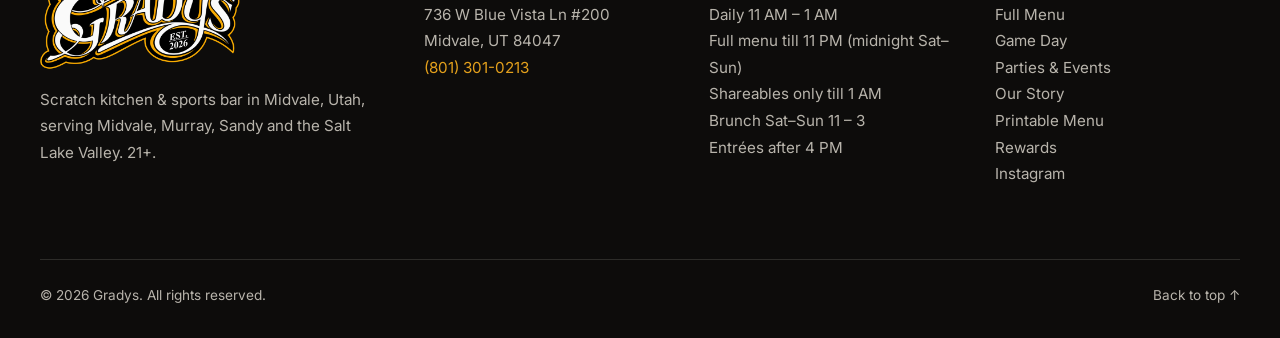
==== commit a67f4abb: "Home: replace red Specials & Game Days band with light-up 'What's Cooking Now' cards; Specials nav -" ====
--- a/index.html
+++ b/index.html
@@ -17,7 +17,7 @@
   <link rel="preconnect" href="https://fonts.gstatic.com" crossorigin>
   <link href="https://fonts.googleapis.com/css2?family=Oswald:wght@400;500;600;700&family=Playfair+Display:ital,wght@1,600;1,700&family=Inter:wght@400;500;600&display=swap" rel="stylesheet">
   <link rel="stylesheet" href="styles.css?v=202611191800">
-  <link rel="stylesheet" href="pages.css?v=202611192030">
+  <link rel="stylesheet" href="pages.css?v=202611192100">
   <script type="application/ld+json">
 {
   "@context": "https://schema.org",
@@ -186,7 +186,7 @@
         <a href="#full-menu" data-nav="menu">Menu</a>
         <a href="order.html" class="nav-order" data-nav="order">Order Online</a>
         <a href="https://www.toasttab.com/gradys-736-w-blue-vista-ln/rewardsSignup" target="_blank" rel="noopener" data-nav="rewards">Rewards</a>
-        <a href="#weekly">Specials</a>
+        <a href="#favorites">Specials</a>
         <a href="game-day.html" data-nav="page">Game Day</a>
         <a href="events.html" data-nav="page">Events</a>
         <a href="our-story.html" data-nav="page">Our Story</a>
@@ -344,67 +344,20 @@
       </div>
     </section>
 
-    <!-- ===== Weekly specials ===== -->
-    <section class="band band-black weekly" id="weekly">
+    <!-- ===== What's serving now (same light-up cards as the menu page; script.js lights the live ones) ===== -->
+    <section class="band band-black serving-home" id="serving">
       <div class="container">
         <div class="section-head center">
-          <p class="kicker">Every Week</p>
-          <h2>Specials &amp; Game Days</h2>
-          <p class="script">plan your week around it</p>
-        </div>
-
-        <!-- TODO: confirm with client which weekly specials are ongoing -->
-        <p class="today-line" data-today-line><span class="pill" data-today-name>Today</span> <span data-today-text>Open daily until 1 AM.</span></p>
-        <ol class="week" role="list">
-          <li data-day="1"><small>Mon</small><b>Meaty Monday</b><span>+ MNF</span></li>
-          <li data-day="2"><small>Tue</small><b>Taquito Tuesday</b><span>11a–1a</span></li>
-          <li data-day="3"><small>Wed</small><b>Wing Wednesday</b><span>11a–1a</span></li>
-          <li data-day="4"><small>Thu</small><b>Burger Thursday</b><span>$13 + TNF</span></li>
-          <li data-day="5"><small>Fri</small><b>Full Menu</b><span>+ game night</span></li>
-          <li data-day="6"><small>Sat</small><b>Brunch</b><span>11a–3p + CFB</span></li>
-          <li data-day="0"><small>Sun</small><b>Brunch</b><span>11a–3p + NFL</span></li>
-        </ol>
-
-        <div class="countdowns">
-          <div class="countdown" data-countdown="burger">
-            <p class="cd-label">Next Burger Thursday</p>
-            <div class="cd-clock"><span><b data-d>0</b><small>days</small></span><span><b data-h>0</b><small>hrs</small></span><span><b data-m>0</b><small>min</small></span><span><b data-s>0</b><small>sec</small></span></div>
-            <p class="cd-live" hidden>It's on right now: $13 burgers until 11 PM</p>
-          </div>
-          <div class="countdown" data-countdown="brunch">
-            <p class="cd-label">Next Weekend Brunch</p>
-            <div class="cd-clock"><span><b data-d>0</b><small>days</small></span><span><b data-h>0</b><small>hrs</small></span><span><b data-m>0</b><small>min</small></span><span><b data-s>0</b><small>sec</small></span></div>
-            <p class="cd-live" hidden>Brunch is being served until 3 PM</p>
-          </div>
-        </div>
-
-        <div class="tickets">
-          <article class="ticket">
-            <p class="ticket-day">Monday</p>
-            <h3>Meaty Monday</h3>
-            <p class="ticket-sub">A new meat-lover's special every week</p>
-            <hr>
-            <p class="ticket-foot">Monday Night Football on every TV</p>
-          </article>
-          <!-- Gold ticket switches to today's special every day (Mountain Time) — see TODAY_TICKET in script.js -->
-          <article class="ticket ticket-gold" data-today-ticket>
-            <p class="ticket-day" data-tt-day>Thursday</p>
-            <h3 data-tt-name>Burger Thursday</h3>
-            <p class="ticket-big" data-tt-big>$13</p>
-            <p class="ticket-sub" data-tt-sub>Every burger, until 11 PM (bison excluded)</p>
-            <hr>
-            <p class="ticket-foot" data-tt-foot>New feature burger each week + TNF</p>
-            <p class="ticket-game" data-tt-game aria-live="polite" hidden></p>
-            <p class="tt-next" data-tt-next></p>
-          </article>
-          <article class="ticket">
-            <p class="ticket-day">Saturday &amp; Sunday</p>
-            <h3>Weekend Brunch</h3>
-            <p class="ticket-sub">11 AM – 3 PM</p>
-            <hr>
-            <p class="ticket-foot">College game days &amp; brunch with beer</p>
-          </article>
-        </div>
+          <p class="kicker">Kitchen Hours</p>
+          <h2>What's Cooking Now</h2>
+          <p class="script">lit up means it's on</p>
+        </div>
+        <ul class="serve-times" aria-label="What's served when">
+          <li data-serve="full"><b>Full Menu</b><span>11 AM – 11 PM</span><small>Sat &amp; Sun till midnight</small></li>
+          <li data-serve="entrees"><b>Entrées</b><span>After 4 PM</span><small>Until the kitchen closes</small></li>
+          <li data-serve="brunch"><b>Brunch</b><span>11 AM – 3 PM</span><small>Saturday &amp; Sunday</small></li>
+          <li data-serve="late"><b>Late Night</b><span>Shareables only</span><small>11 PM – 1 AM · Sat &amp; Sun 12 – 1 AM</small></li>
+        </ul>
       </div>
     </section>
 
@@ -778,7 +731,7 @@
   <nav class="mobile-bar" aria-label="Quick actions">
     <a href="#full-menu"><svg viewBox="0 0 24 24" aria-hidden="true"><path d="M4 6h16M4 12h16M4 18h10"/></svg>Menu</a>
     <a href="https://www.google.com/maps/search/?api=1&query=736+W+Blue+Vista+Ln+%23200+Midvale+UT+84047" target="_blank" rel="noopener"><svg viewBox="0 0 24 24" aria-hidden="true"><path d="M12 22s7-6.2 7-12a7 7 0 1 0-14 0c0 5.8 7 12 7 12Z"/><circle cx="12" cy="10" r="2.5"/></svg>Directions</a>
-    <a href="#weekly"><svg viewBox="0 0 24 24" aria-hidden="true"><rect x="4" y="5" width="16" height="15" rx="2"/><path d="M4 10h16M9 3v4M15 3v4"/></svg>Specials</a>
+    <a href="#favorites"><svg viewBox="0 0 24 24" aria-hidden="true"><rect x="4" y="5" width="16" height="15" rx="2"/><path d="M4 10h16M9 3v4M15 3v4"/></svg>Specials</a>
     <a href="order.html" class="mb-cta" data-order><svg viewBox="0 0 24 24" aria-hidden="true"><path d="M6 8h12l-1 12H7L6 8Z"/><path d="M9 8V6a3 3 0 0 1 6 0v2"/></svg>Order</a>
   </nav>
 
--- a/pages.css
+++ b/pages.css
@@ -396,3 +396,6 @@
 .page-menu .mhero { padding-bottom: 56px; }
 .page-menu .cat-bar { margin-top: -65px; }
 .page-menu .cat-bar:not(.show) { background: transparent; backdrop-filter: none; -webkit-backdrop-filter: none; pointer-events: none; }
+
+/* ----- Home: "What's Cooking Now" band (replaced the red Specials & Game Days band) ----- */
+.serving-home .serve-times { margin: 2.2rem auto 0; max-width: 980px; }
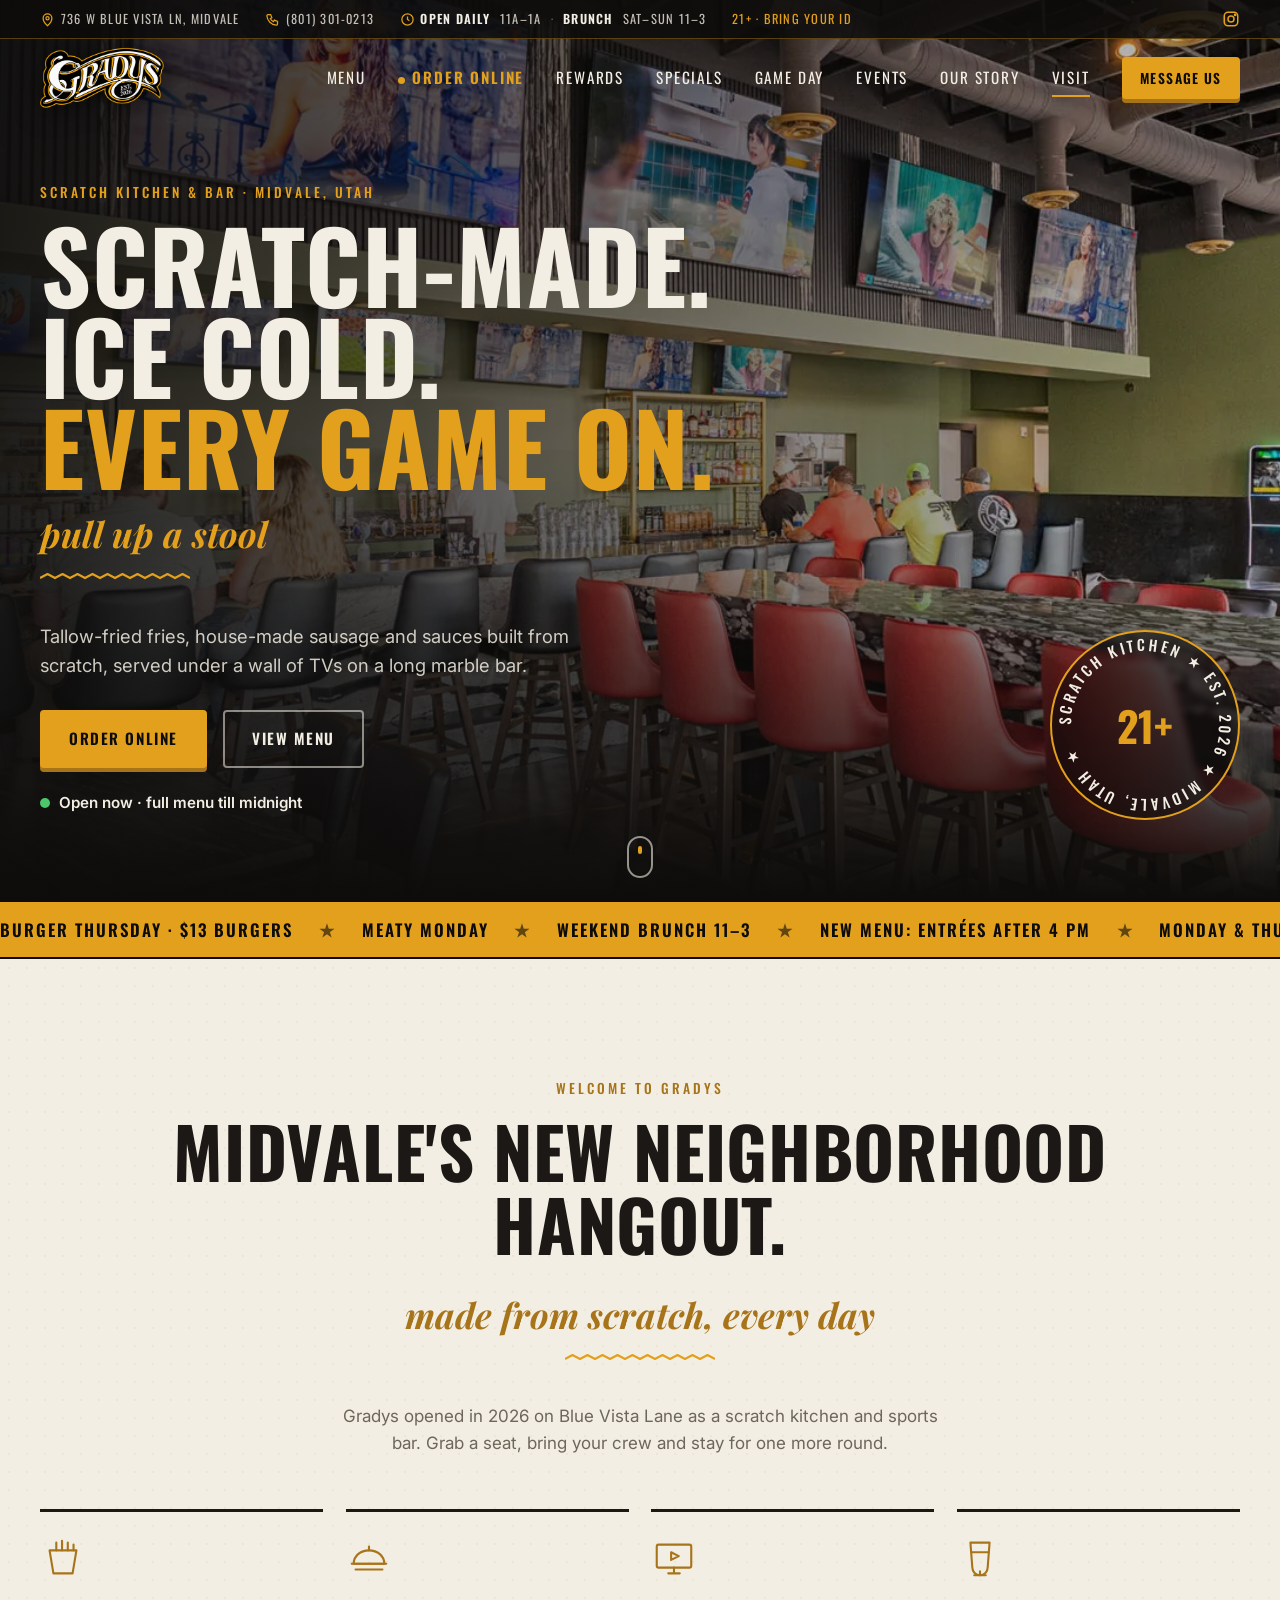
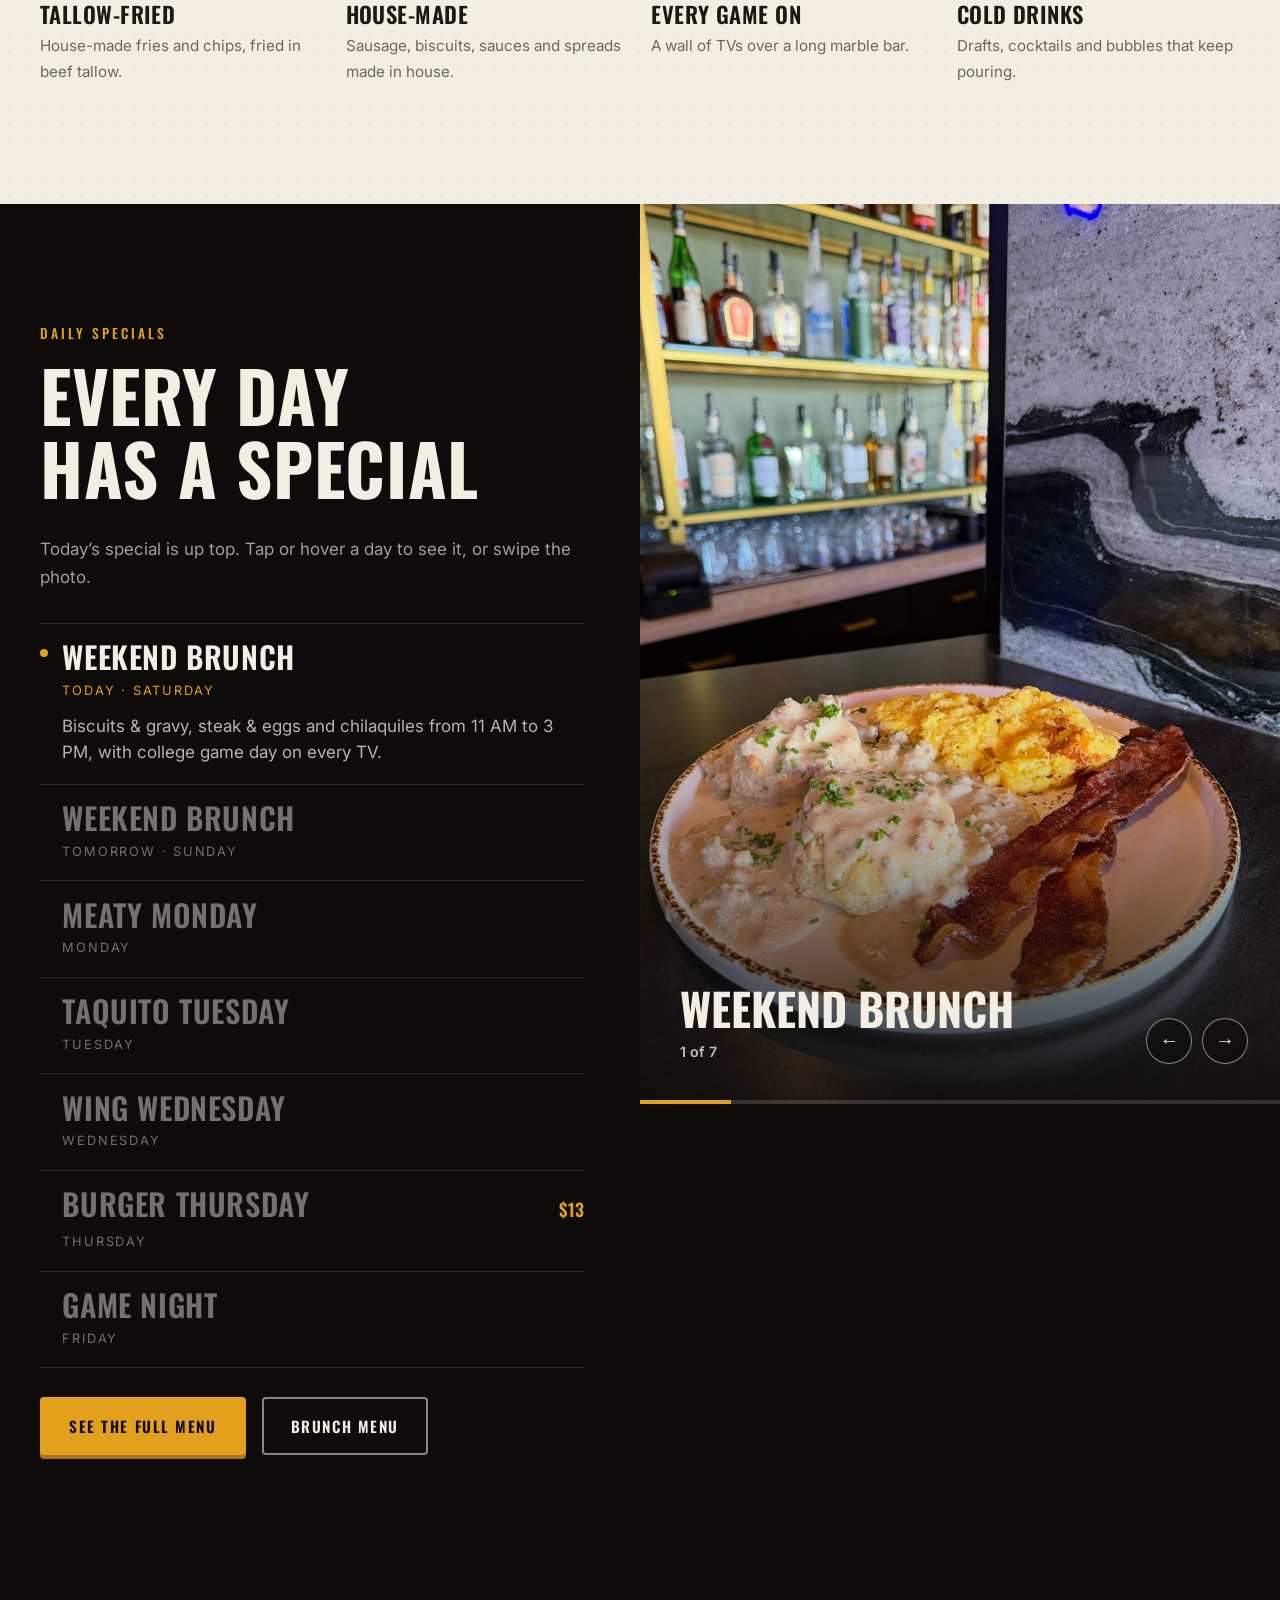
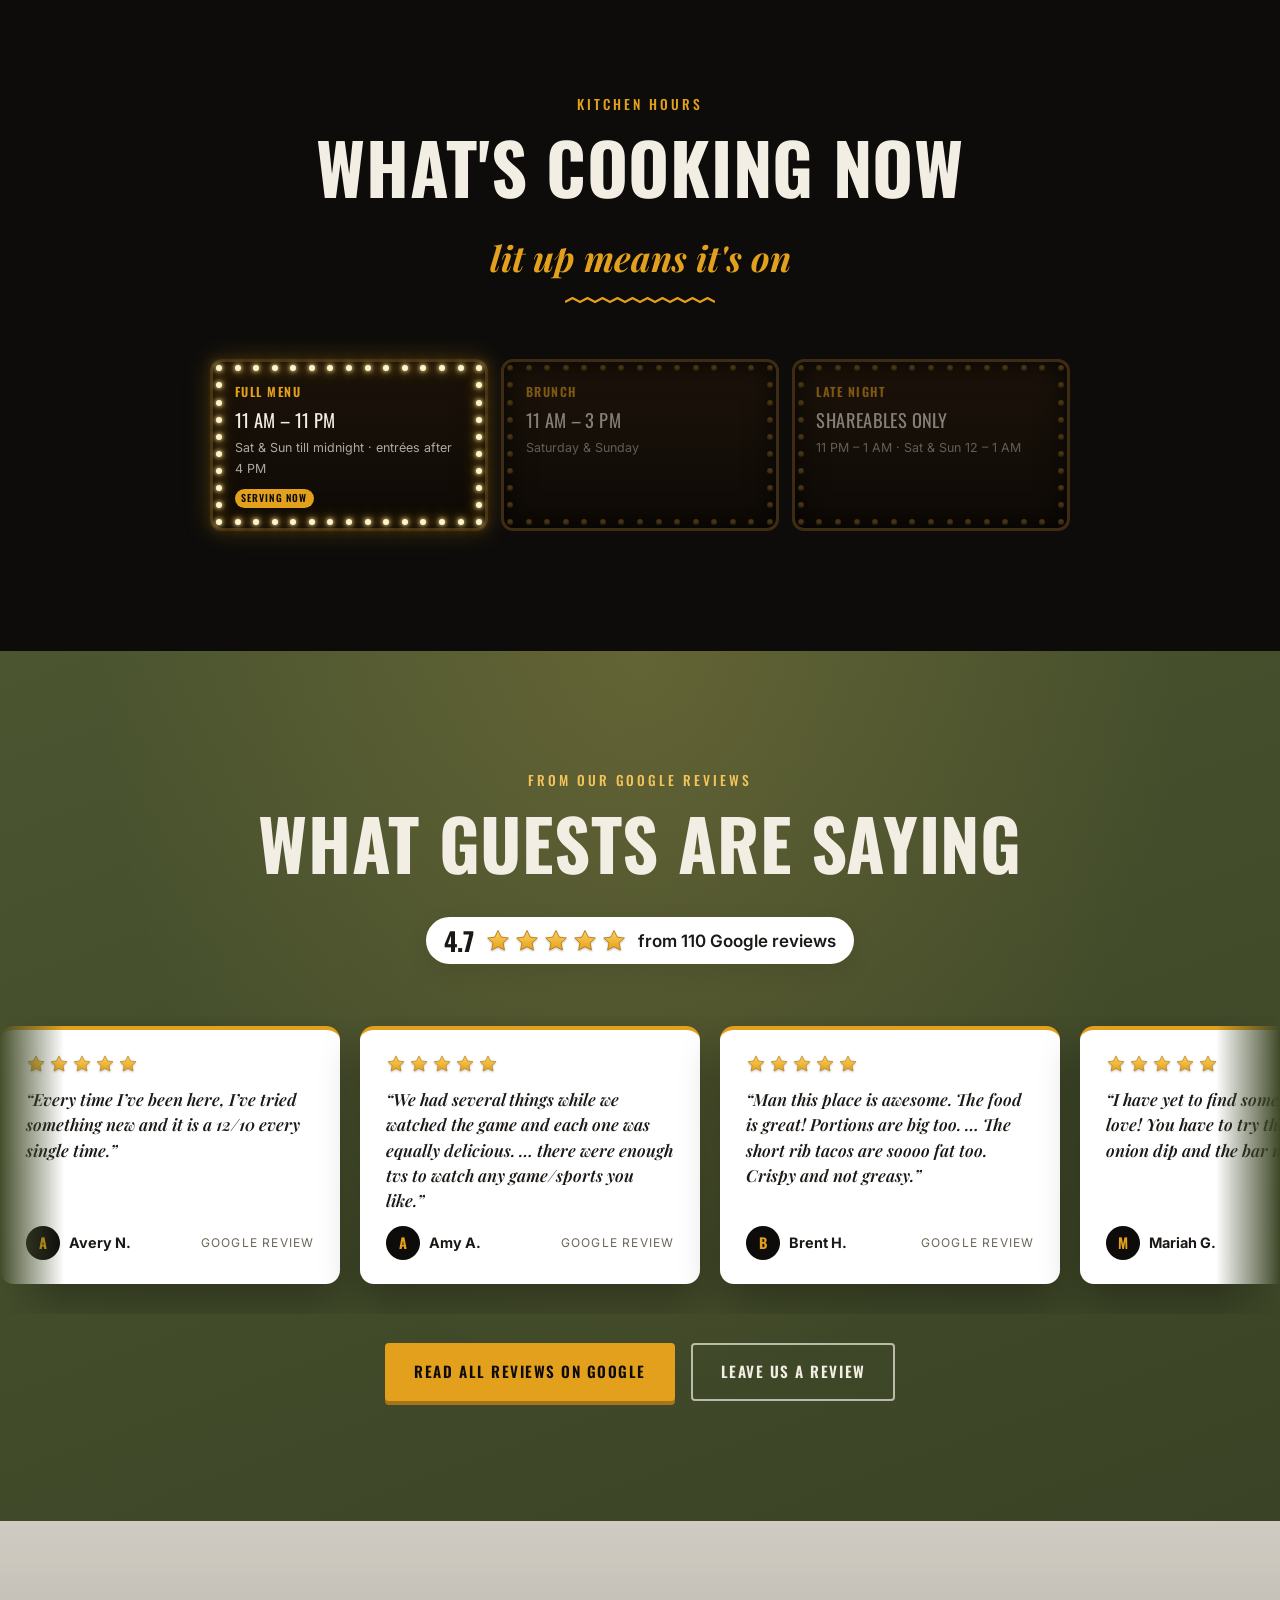
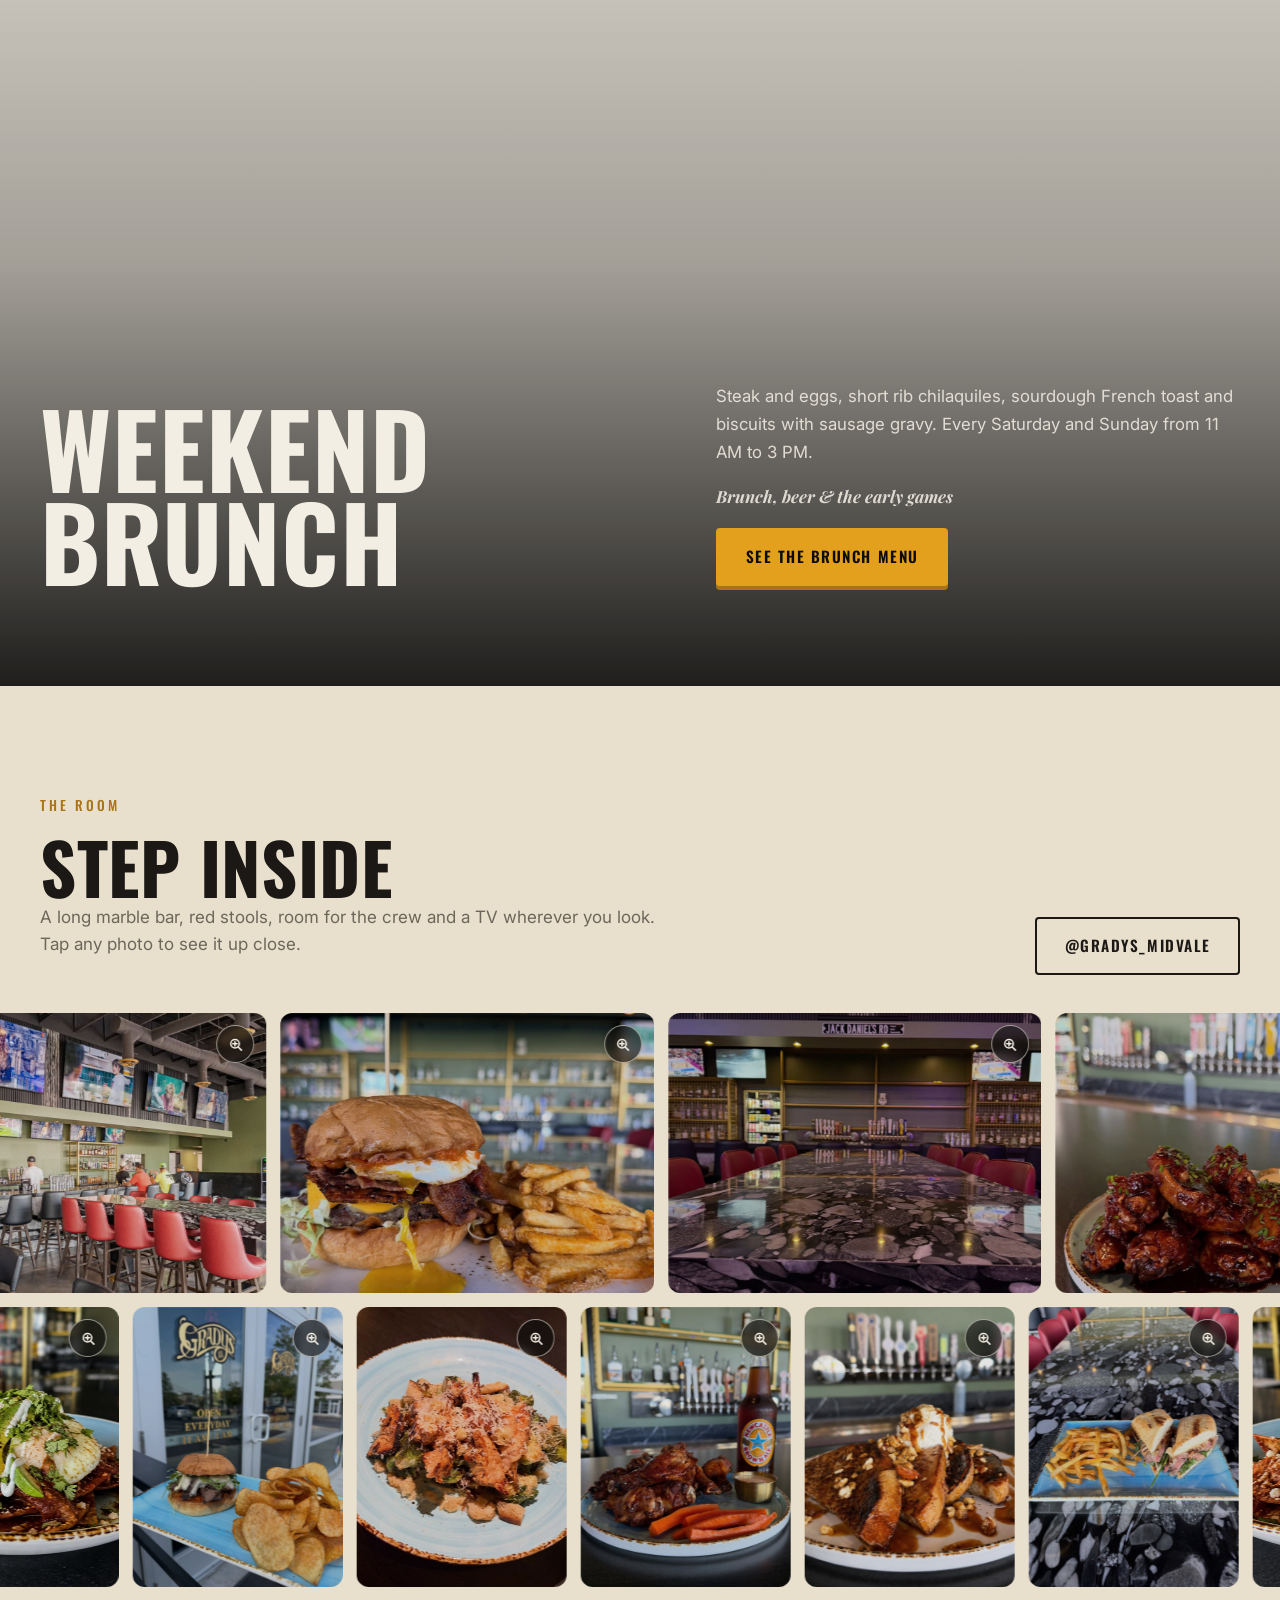
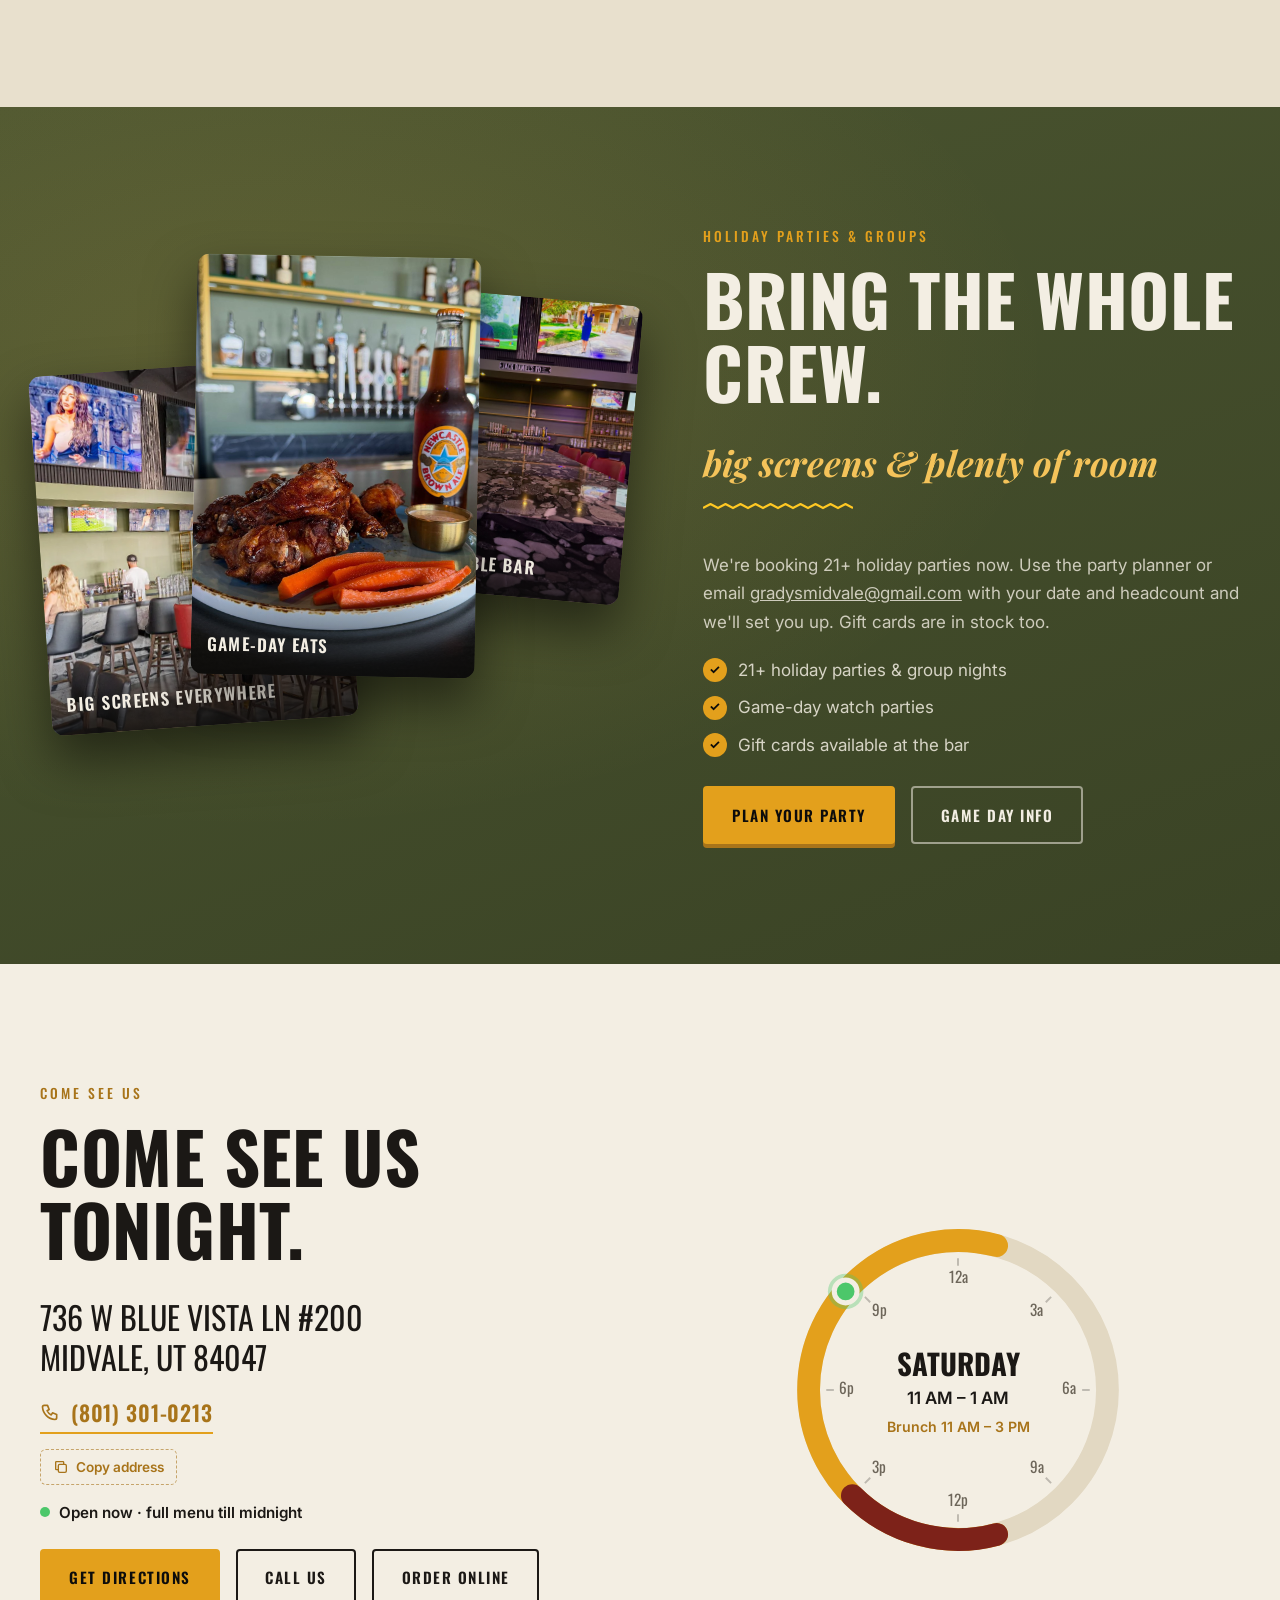
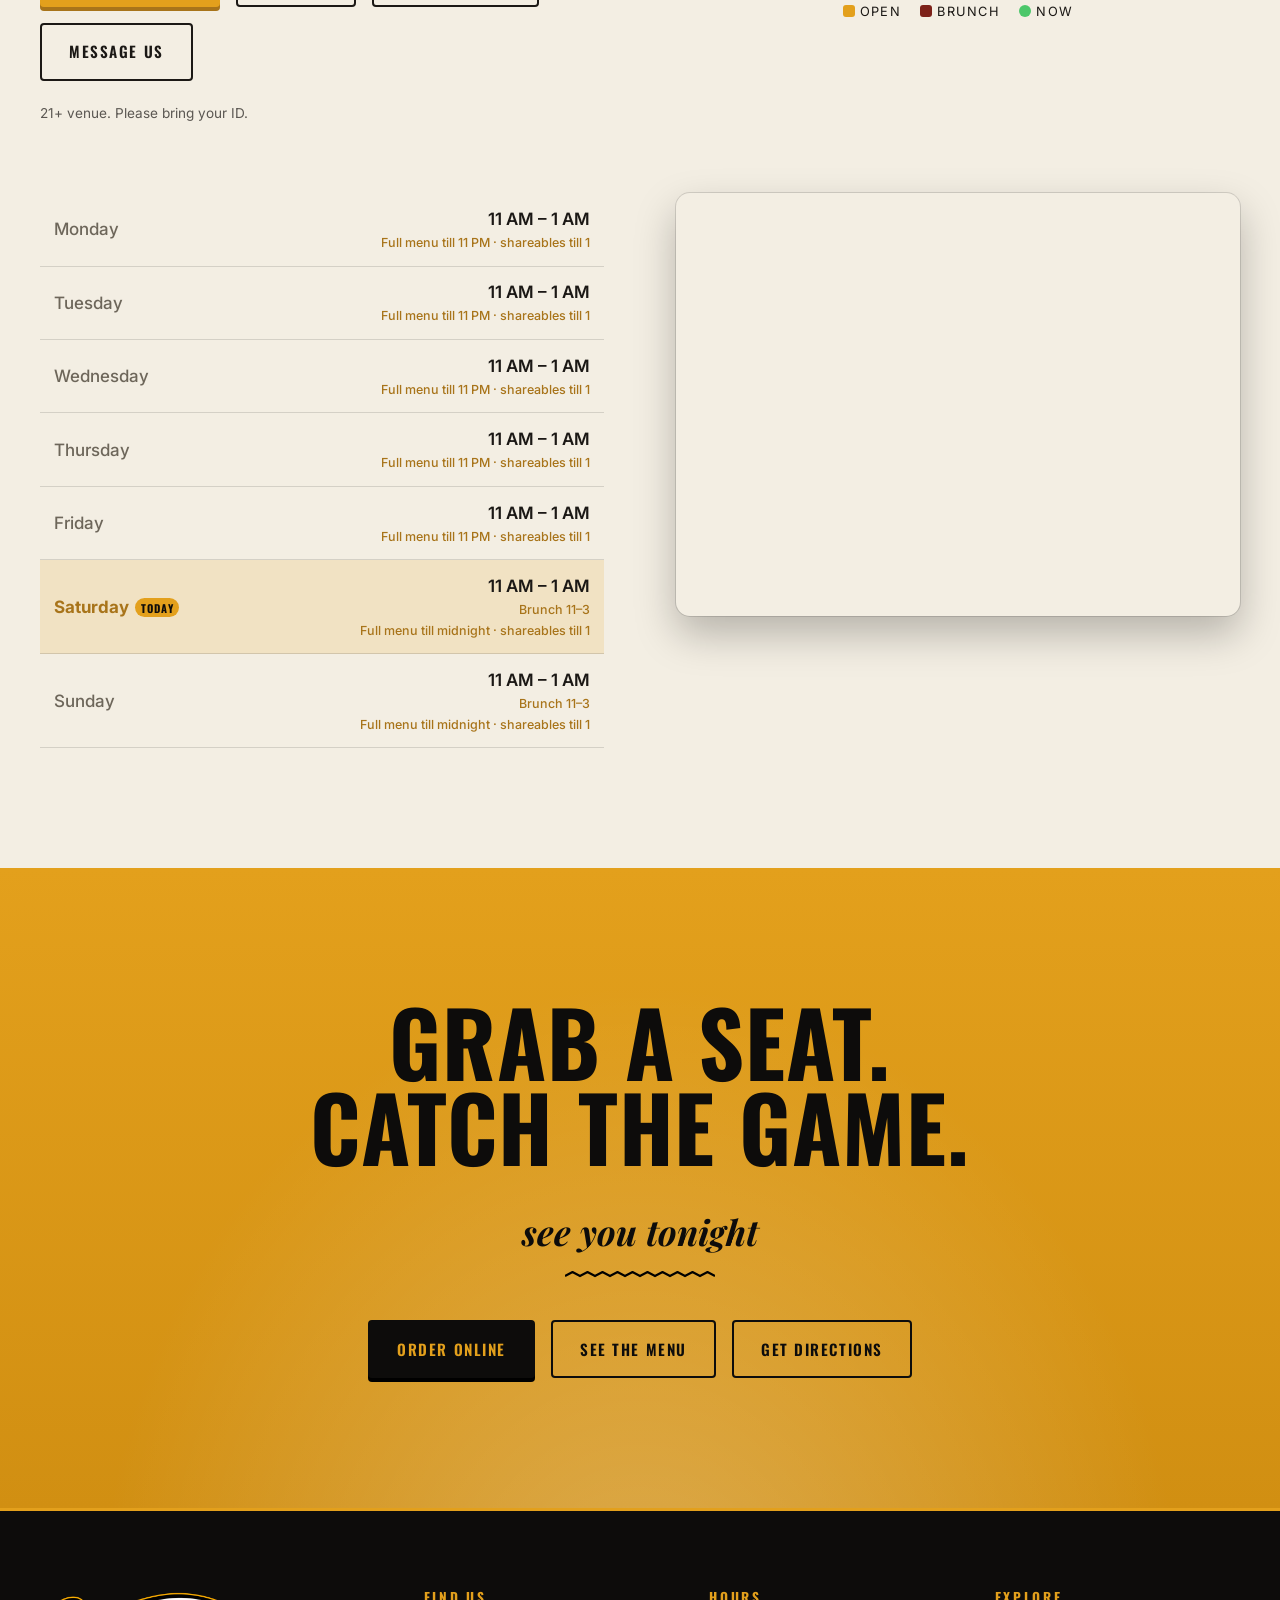
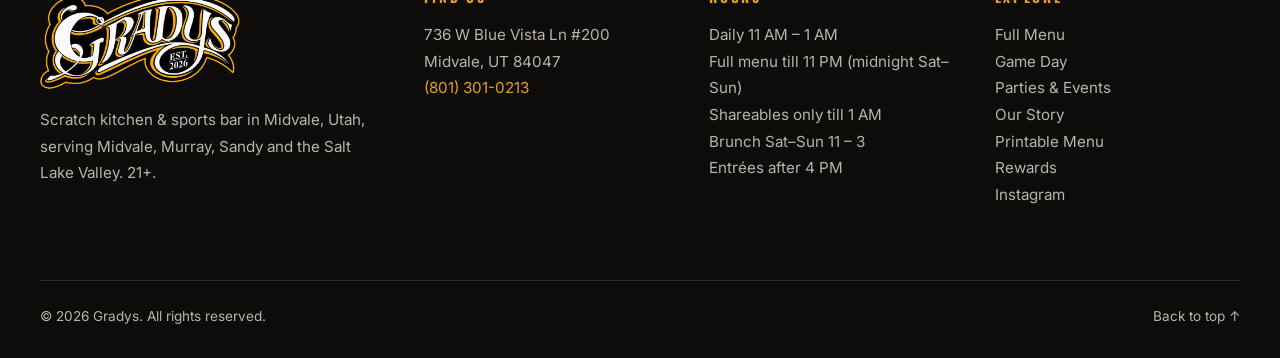
==== commit 167ea6ed: "Serving cards: drop Entrées box (part of full menu), 3-up layout Co-Authored-By: Claude Opus 5.5 <no" ====
--- a/index.html
+++ b/index.html
@@ -17,7 +17,7 @@
   <link rel="preconnect" href="https://fonts.gstatic.com" crossorigin>
   <link href="https://fonts.googleapis.com/css2?family=Oswald:wght@400;500;600;700&family=Playfair+Display:ital,wght@1,600;1,700&family=Inter:wght@400;500;600&display=swap" rel="stylesheet">
   <link rel="stylesheet" href="styles.css?v=202611191800">
-  <link rel="stylesheet" href="pages.css?v=202611192100">
+  <link rel="stylesheet" href="pages.css?v=202611192130">
   <script type="application/ld+json">
 {
   "@context": "https://schema.org",
@@ -353,8 +353,7 @@
           <p class="script">lit up means it's on</p>
         </div>
         <ul class="serve-times" aria-label="What's served when">
-          <li data-serve="full"><b>Full Menu</b><span>11 AM – 11 PM</span><small>Sat &amp; Sun till midnight</small></li>
-          <li data-serve="entrees"><b>Entrées</b><span>After 4 PM</span><small>Until the kitchen closes</small></li>
+          <li data-serve="full"><b>Full Menu</b><span>11 AM – 11 PM</span><small>Sat &amp; Sun till midnight · entrées after 4 PM</small></li>
           <li data-serve="brunch"><b>Brunch</b><span>11 AM – 3 PM</span><small>Saturday &amp; Sunday</small></li>
           <li data-serve="late"><b>Late Night</b><span>Shareables only</span><small>11 PM – 1 AM · Sat &amp; Sun 12 – 1 AM</small></li>
         </ul>
@@ -646,8 +645,7 @@
         <h1>The Menu</h1>
         <p class="lead">The new menu just dropped: shareables, soups, burgers, handhelds and entrées after 4 PM. Burgers and handhelds come with house chips or fries.</p>
         <ul class="serve-times" aria-label="What's served when">
-          <li data-serve="full"><b>Full Menu</b><span>11 AM – 11 PM</span><small>Sat &amp; Sun till midnight</small></li>
-          <li data-serve="entrees"><b>Entrées</b><span>After 4 PM</span><small>Until the kitchen closes</small></li>
+          <li data-serve="full"><b>Full Menu</b><span>11 AM – 11 PM</span><small>Sat &amp; Sun till midnight · entrées after 4 PM</small></li>
           <li data-serve="brunch"><b>Brunch</b><span>11 AM – 3 PM</span><small>Saturday &amp; Sunday</small></li>
           <li data-serve="late"><b>Late Night</b><span>Shareables only</span><small>11 PM – 1 AM · Sat &amp; Sun 12 – 1 AM</small></li>
         </ul>
--- a/pages.css
+++ b/pages.css
@@ -358,7 +358,7 @@
 }
 
 /* ----- Menu page: what's served when (script.js tags the live one with .now) ----- */
-.serve-times { list-style: none; padding: 0; margin: 1.4rem 0 1.2rem; display: grid; grid-template-columns: repeat(4, minmax(0, 1fr)); gap: .8rem; max-width: 880px; }
+.serve-times { list-style: none; padding: 0; margin: 1.4rem 0 1.2rem; display: grid; grid-template-columns: repeat(3, minmax(0, 1fr)); gap: .8rem; max-width: 760px; }
 /* Each box is a little marquee sign: bulbs light up and chase while that menu is being served, and sit dark when it isn't */
 .serve-times li { position: relative; display: flex; flex-direction: column; gap: .15rem; padding: 1.25rem 1.35rem; border: 3px solid #3d2c13; border-radius: 12px; background: linear-gradient(#1c130a, #0e0a06); box-shadow: inset 0 0 30px rgba(0, 0, 0, .8); transition: box-shadow .4s; }
 .serve-times b, .serve-times span, .serve-times small { position: relative; transition: opacity .4s; }
@@ -376,7 +376,7 @@
   50% { background: #6a4d16; box-shadow: inset 0 -1px 2px rgba(0, 0, 0, .5); } }
 @media (prefers-reduced-motion: reduce) { .serve-times li.now .serve-bulbs i { animation: none; } }
 @media (max-width: 760px) {
-  .serve-times { grid-template-columns: repeat(2, minmax(0, 1fr)); }
+  .serve-times { grid-template-columns: 1fr; }
   .serve-times span { font-size: 1rem; }
 }
 
@@ -398,4 +398,4 @@
 .page-menu .cat-bar:not(.show) { background: transparent; backdrop-filter: none; -webkit-backdrop-filter: none; pointer-events: none; }
 
 /* ----- Home: "What's Cooking Now" band (replaced the red Specials & Game Days band) ----- */
-.serving-home .serve-times { margin: 2.2rem auto 0; max-width: 980px; }
+.serving-home .serve-times { margin: 2.2rem auto 0; max-width: 860px; }
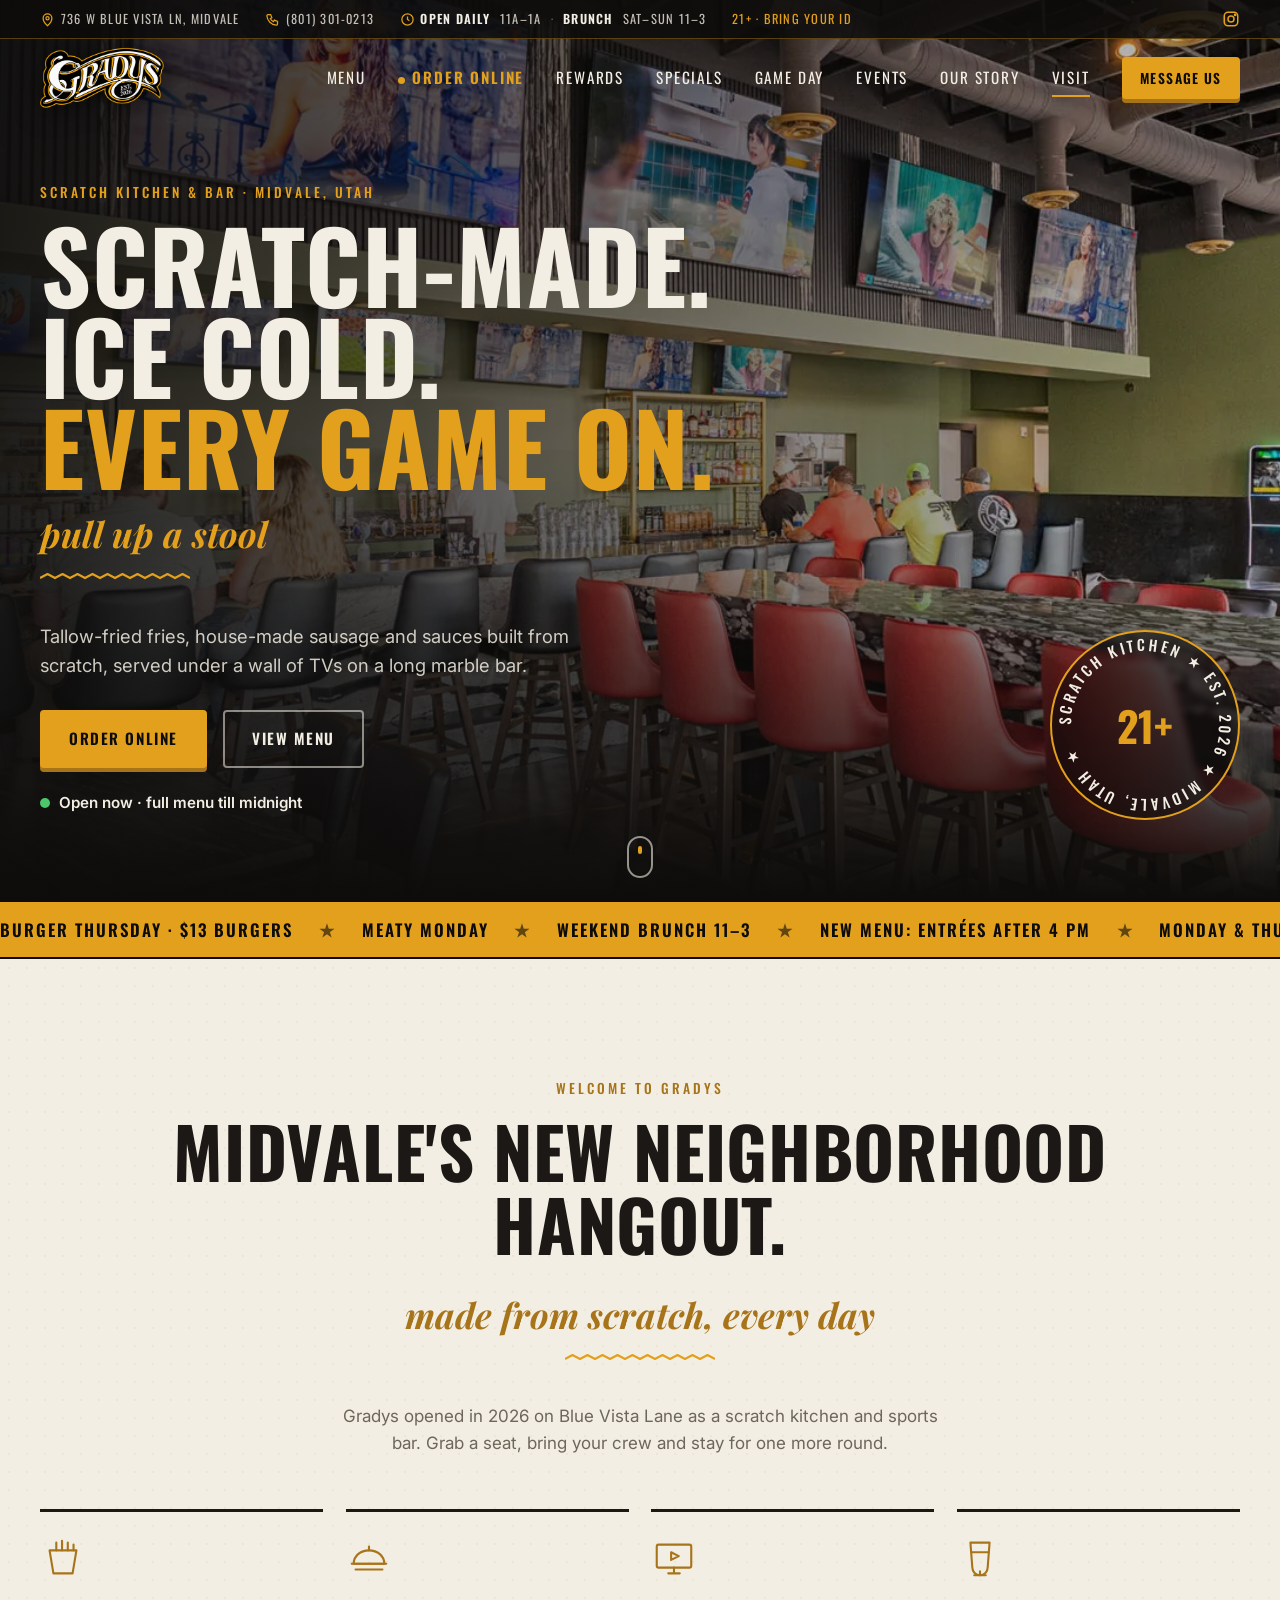
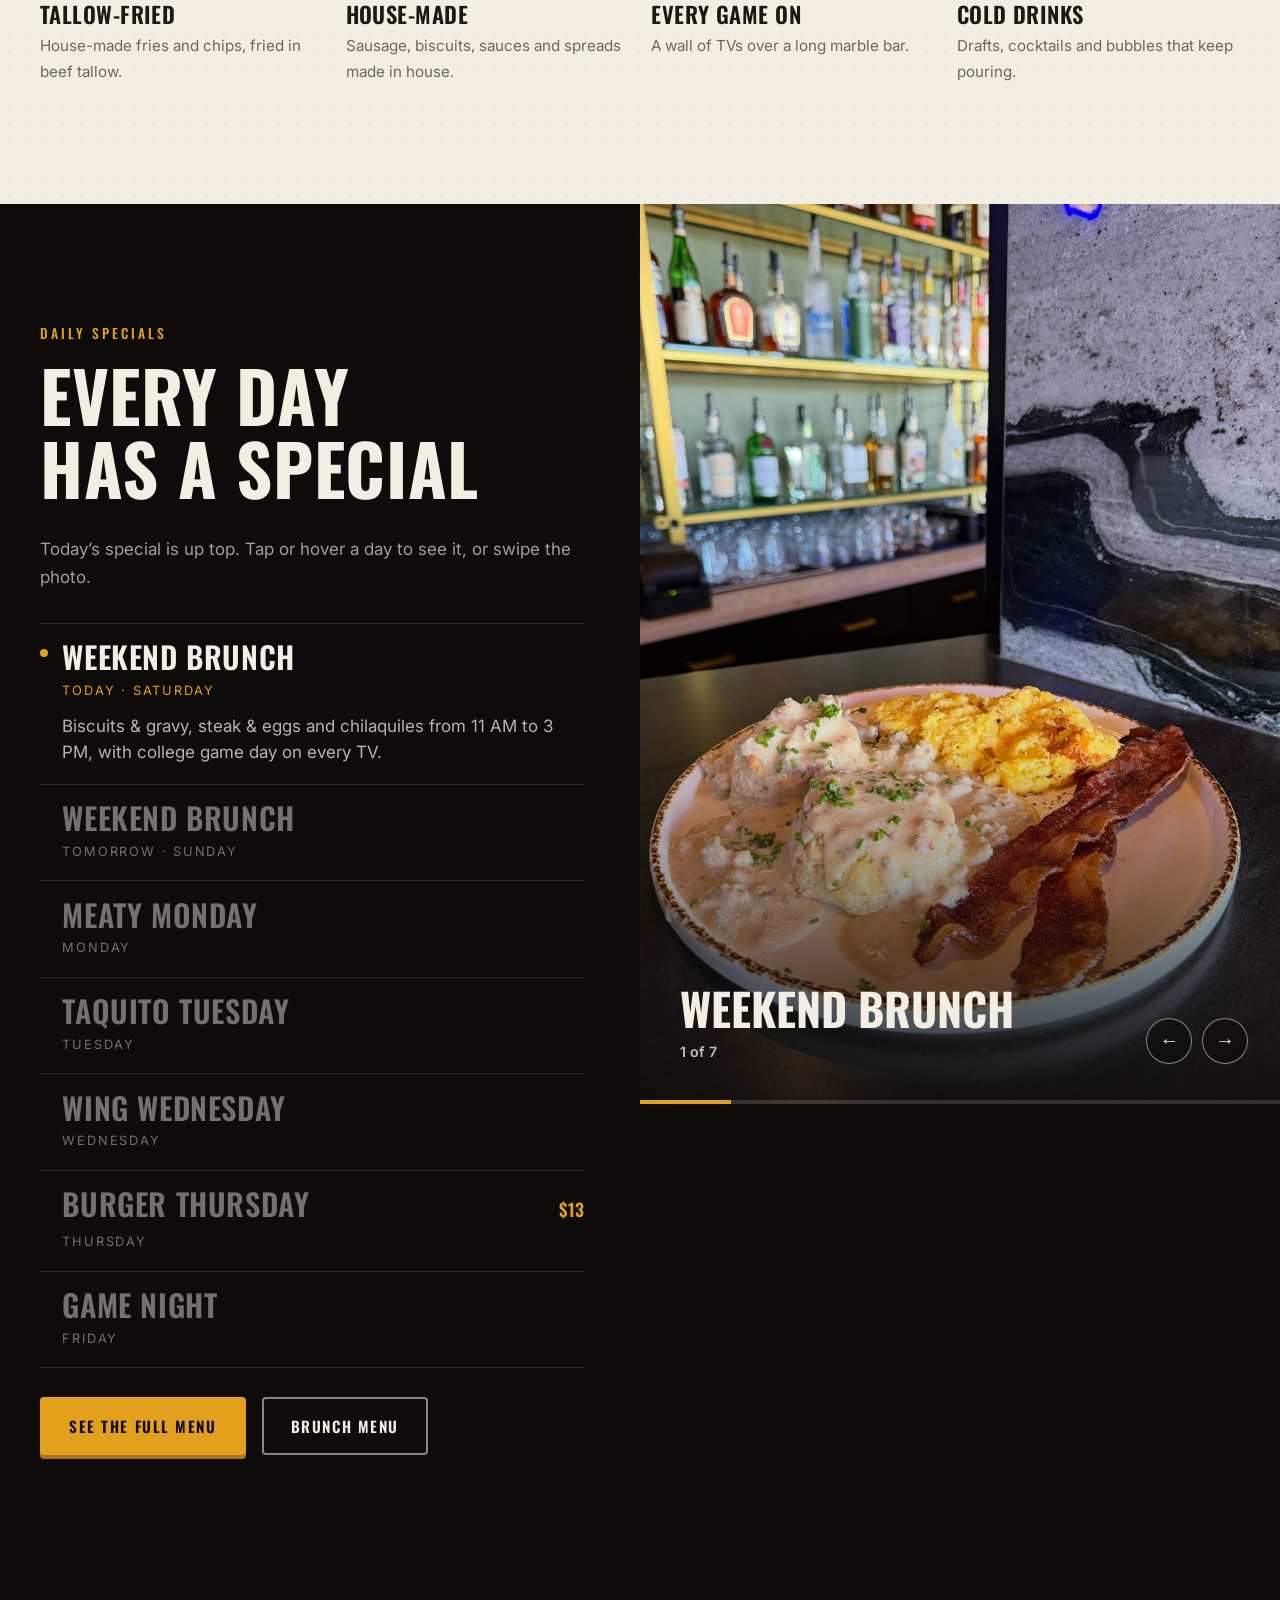
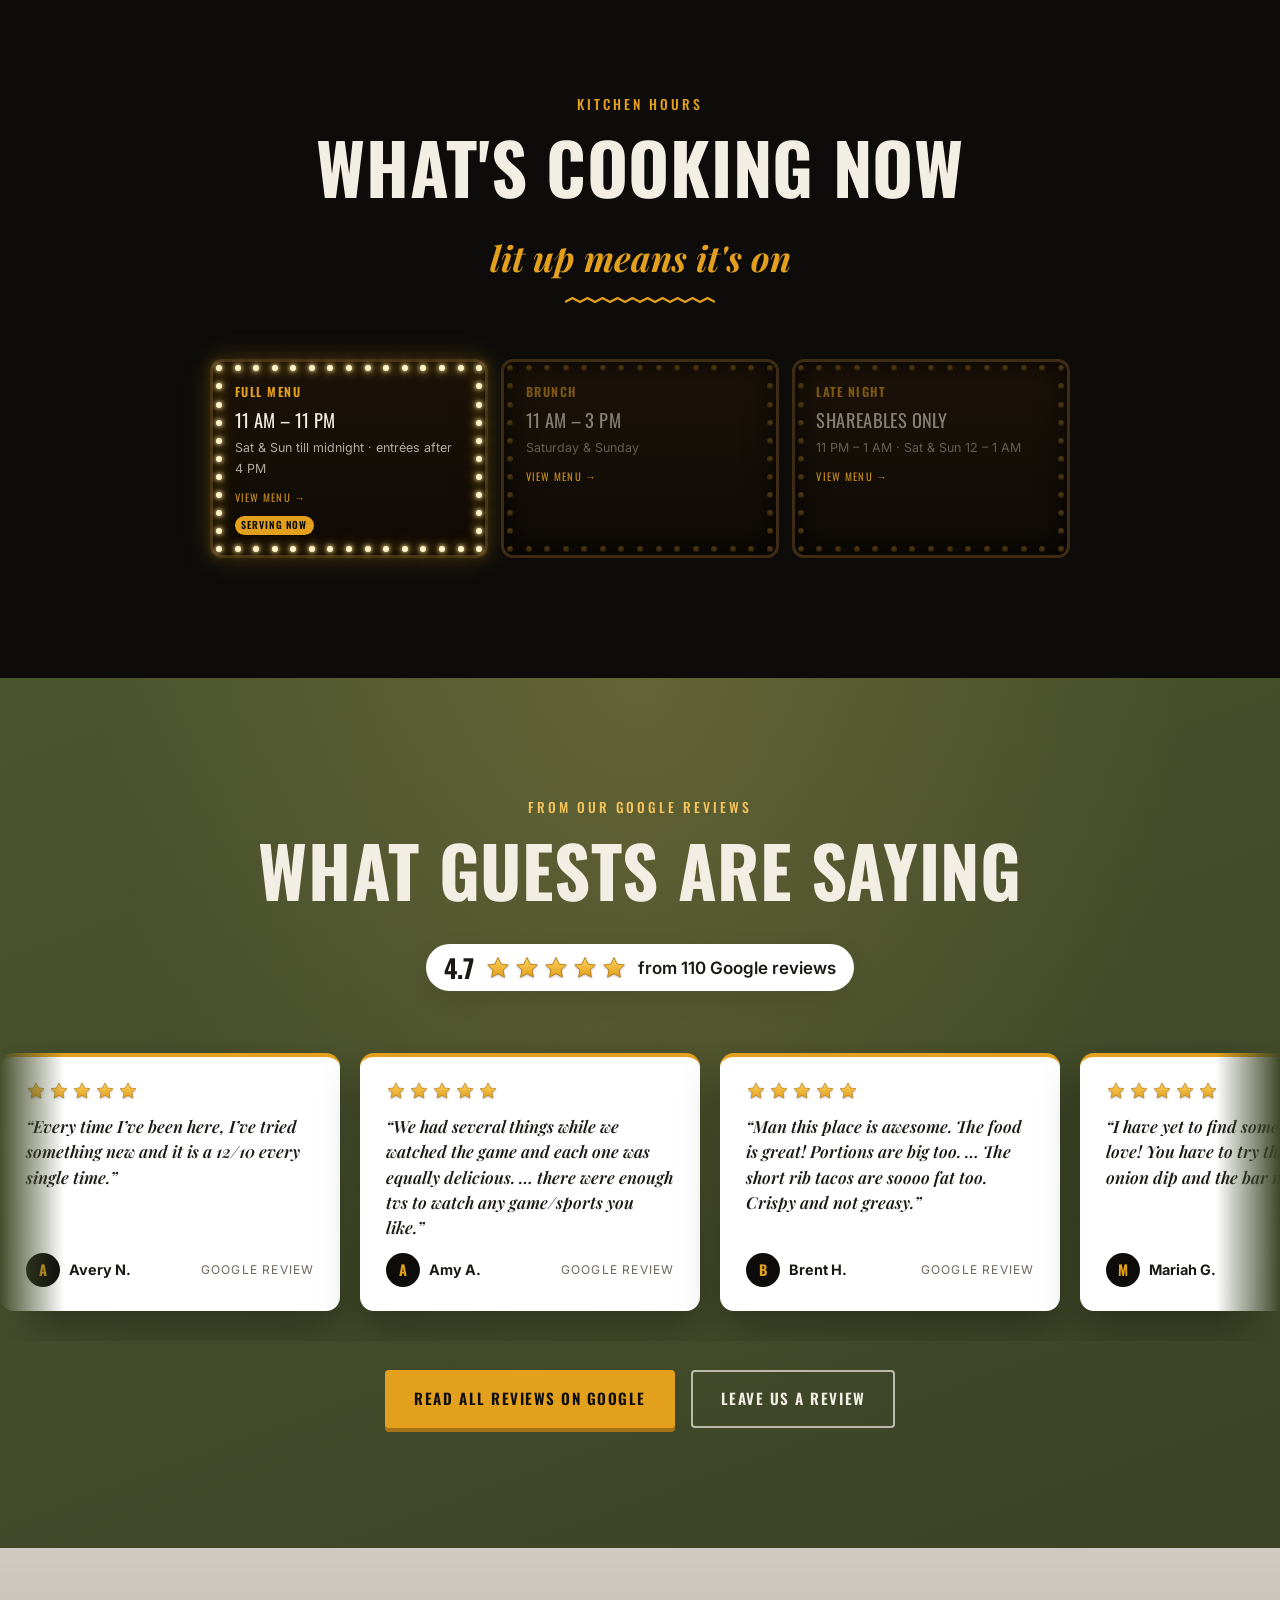
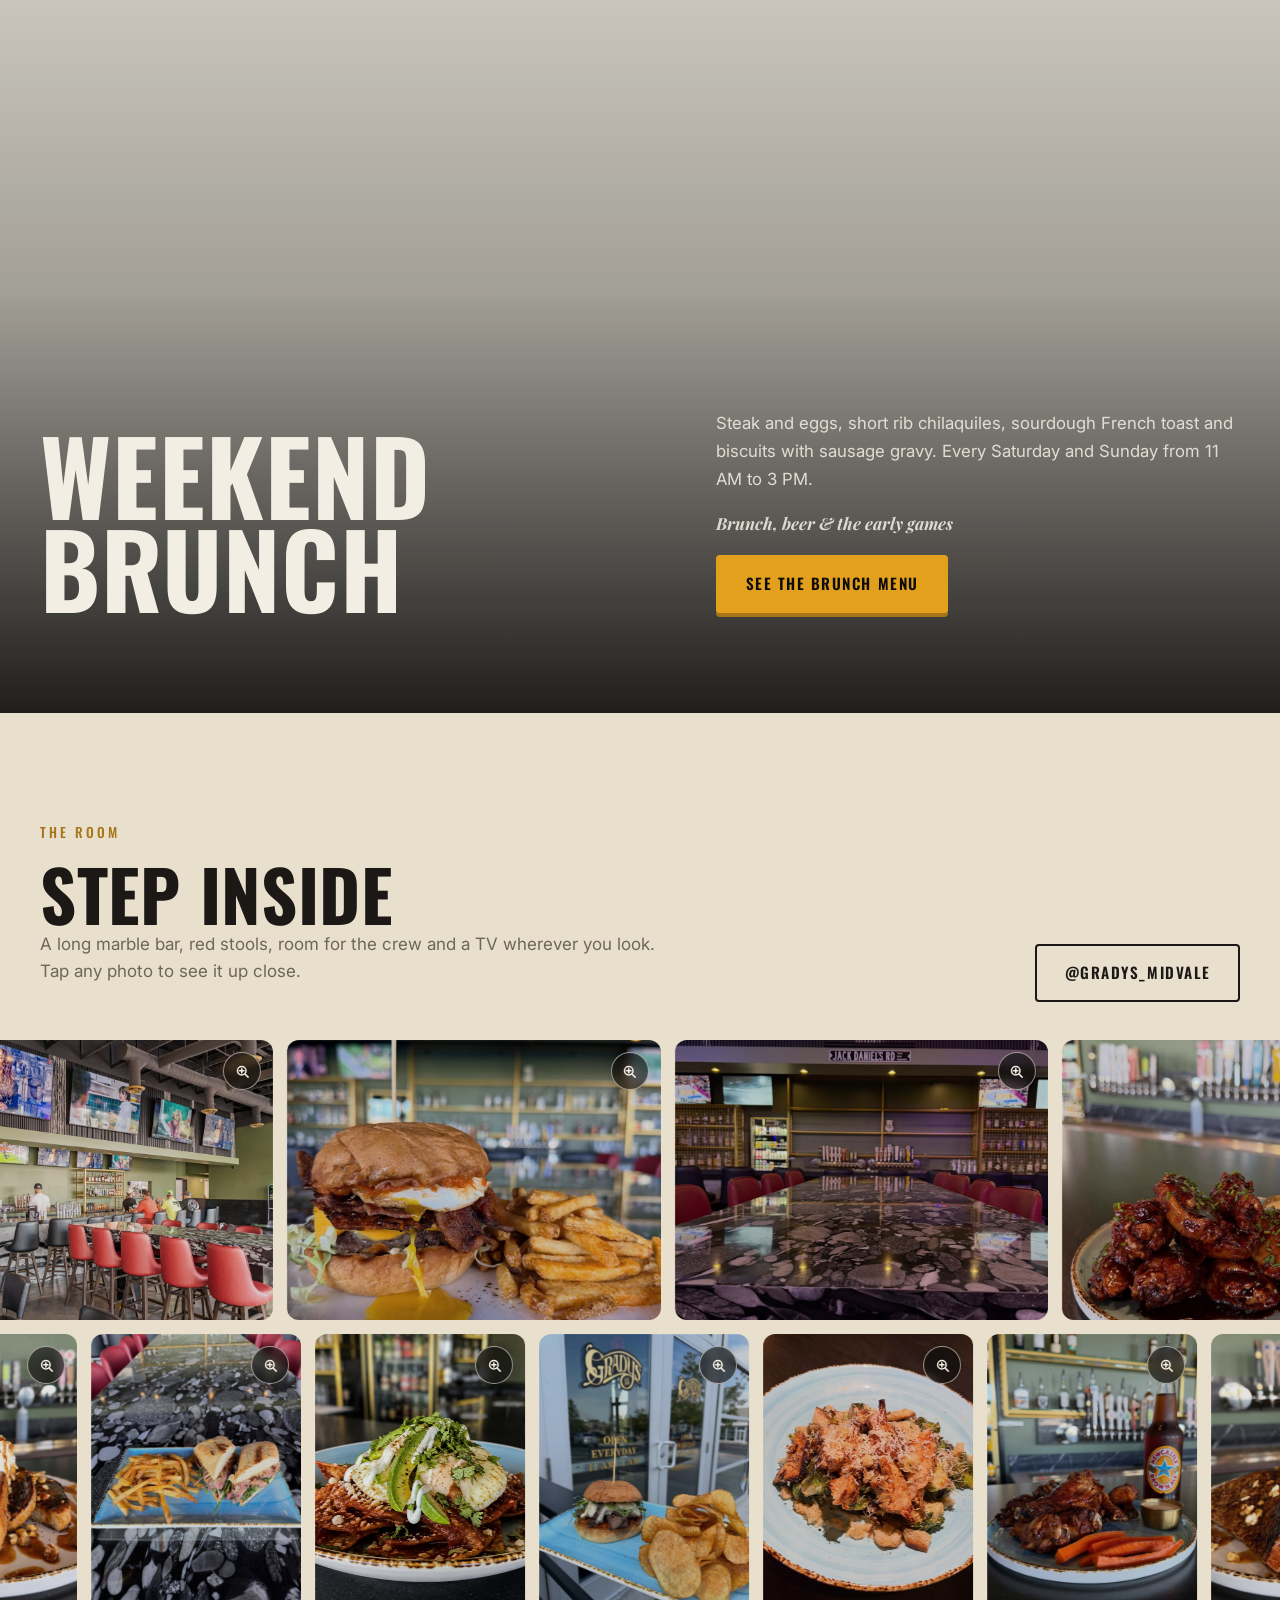
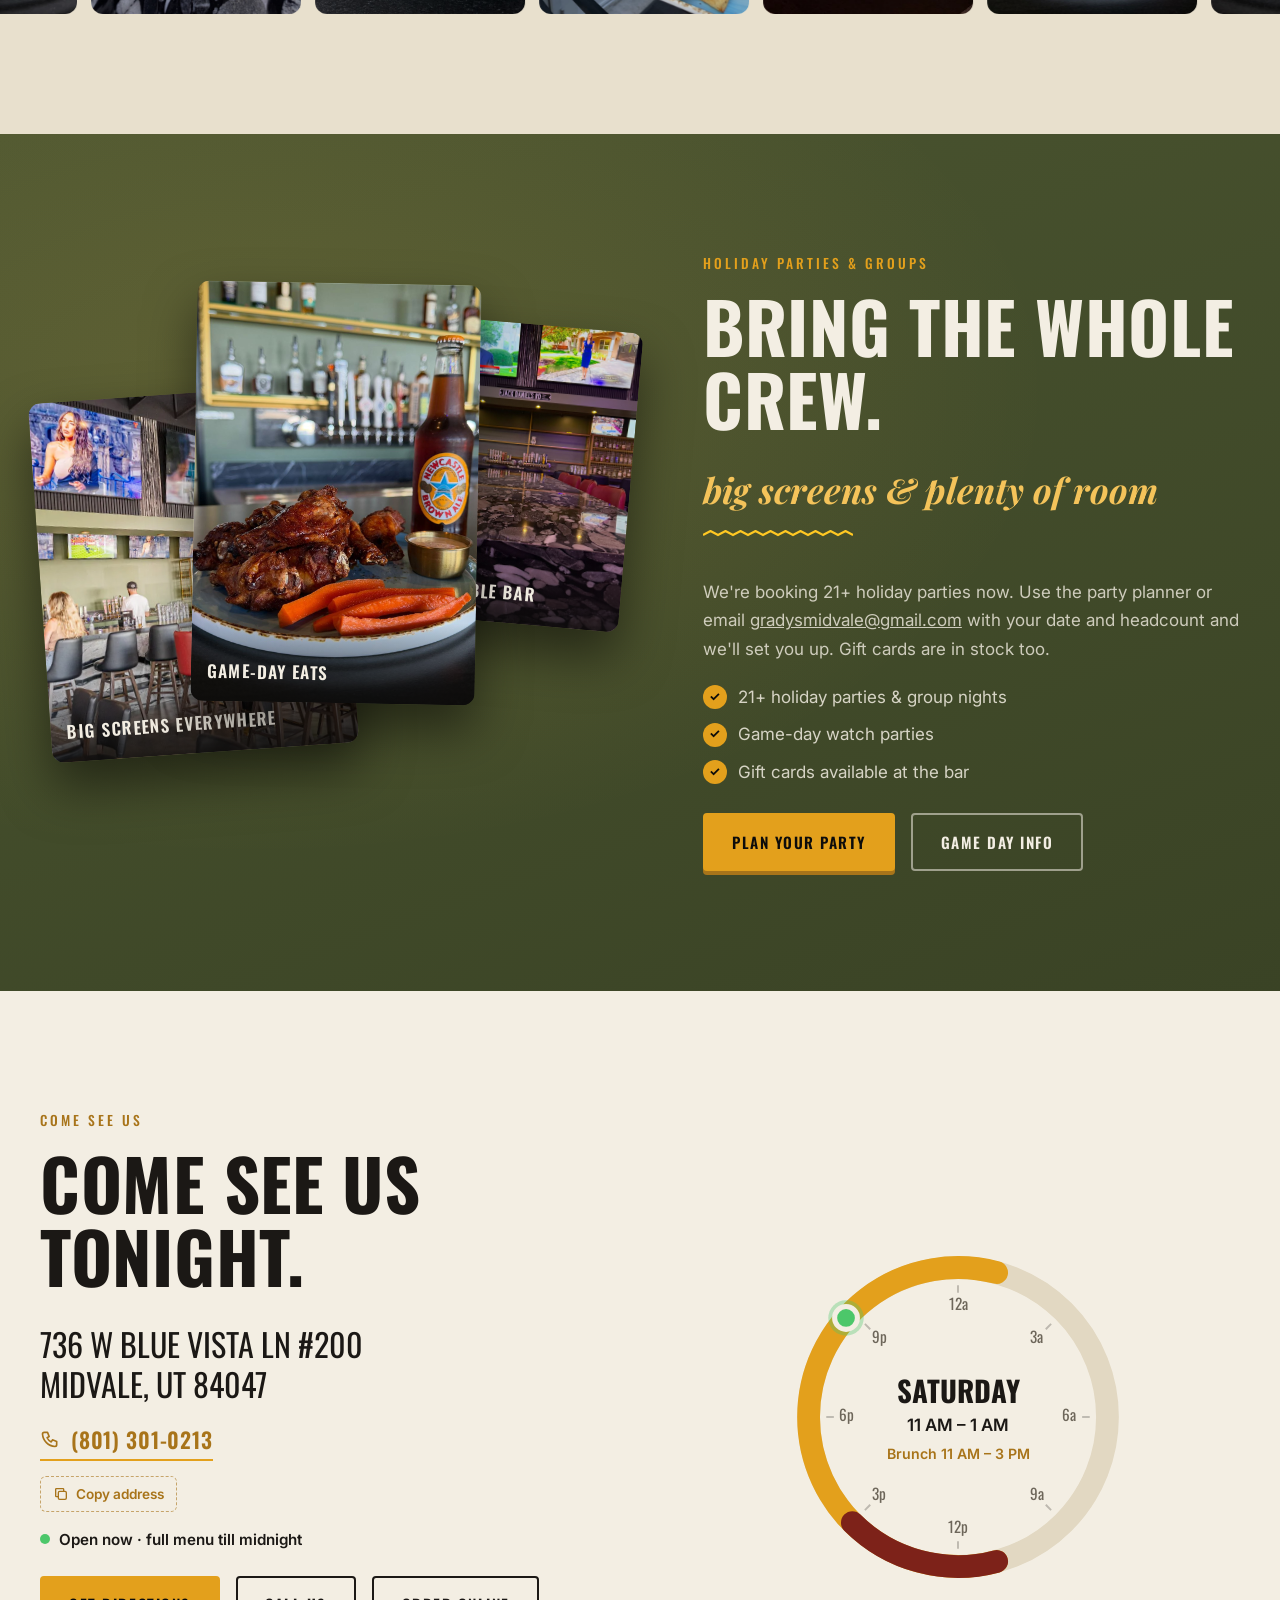
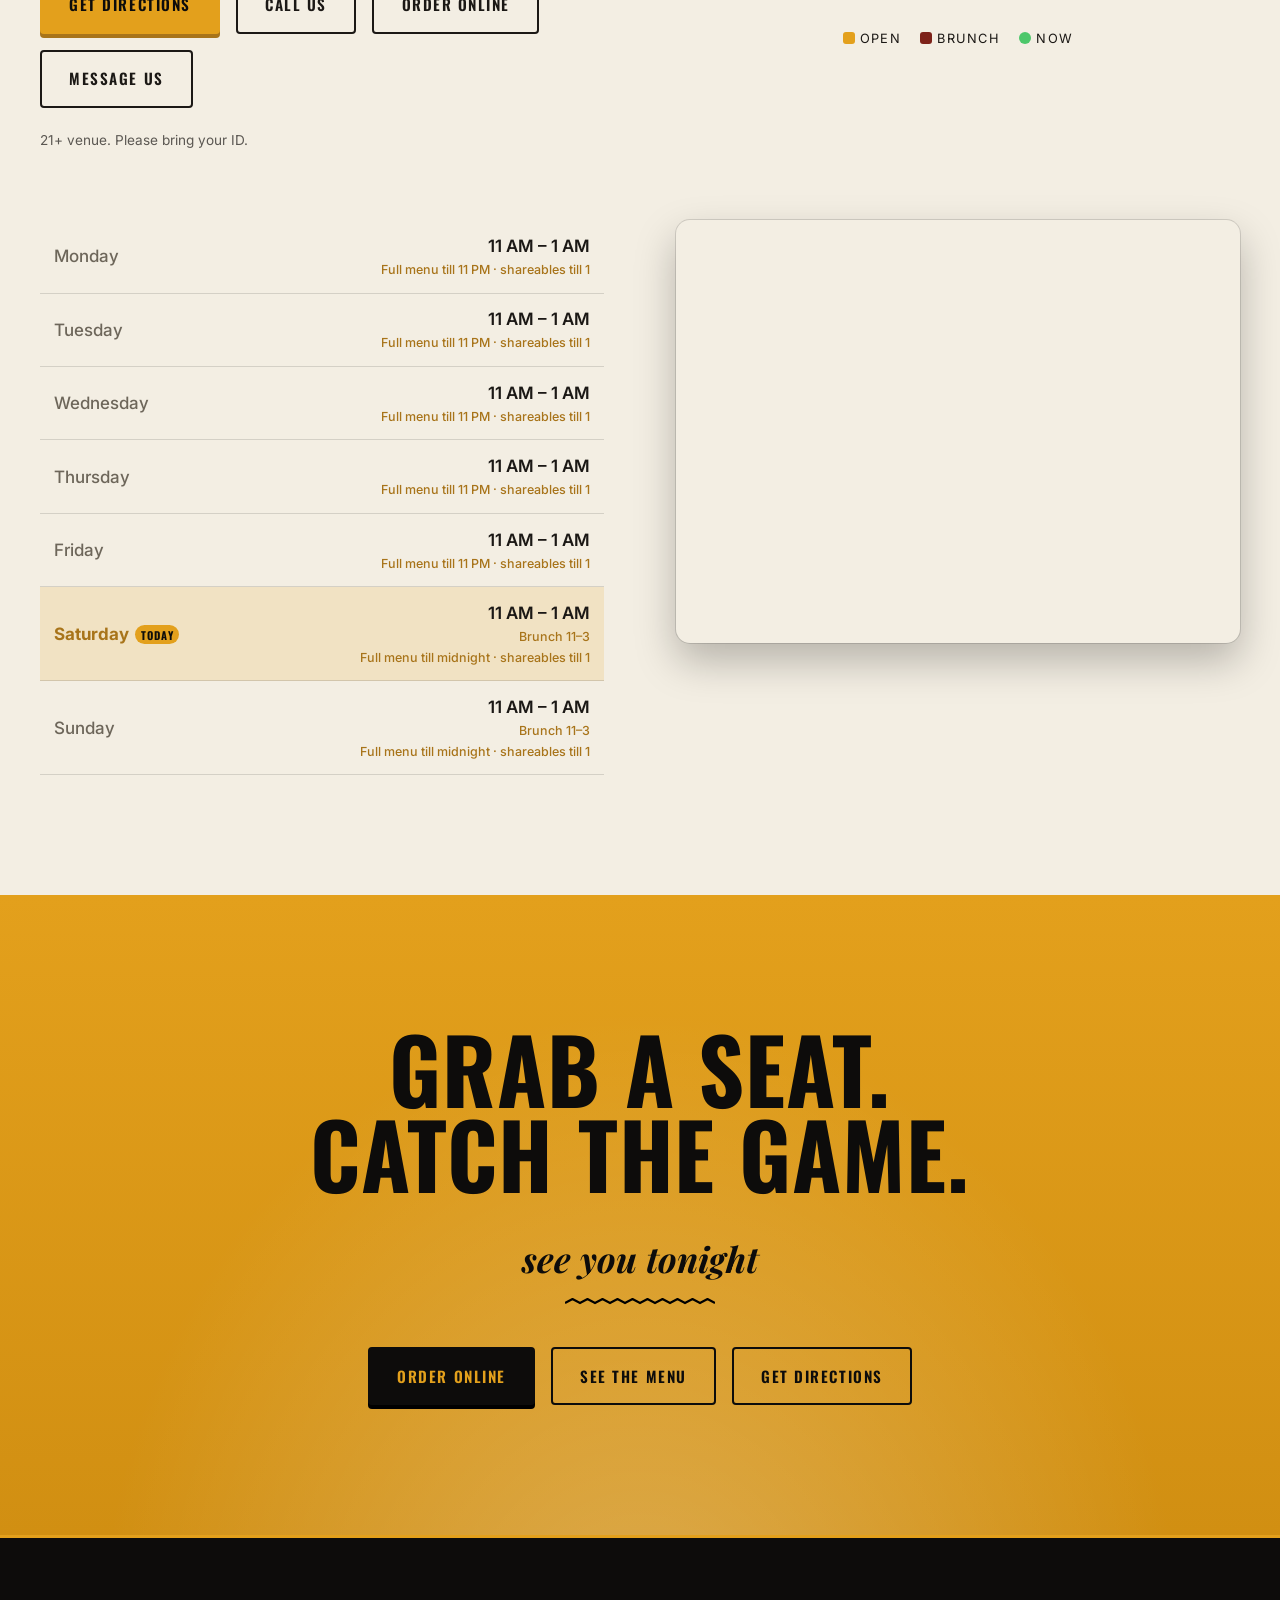
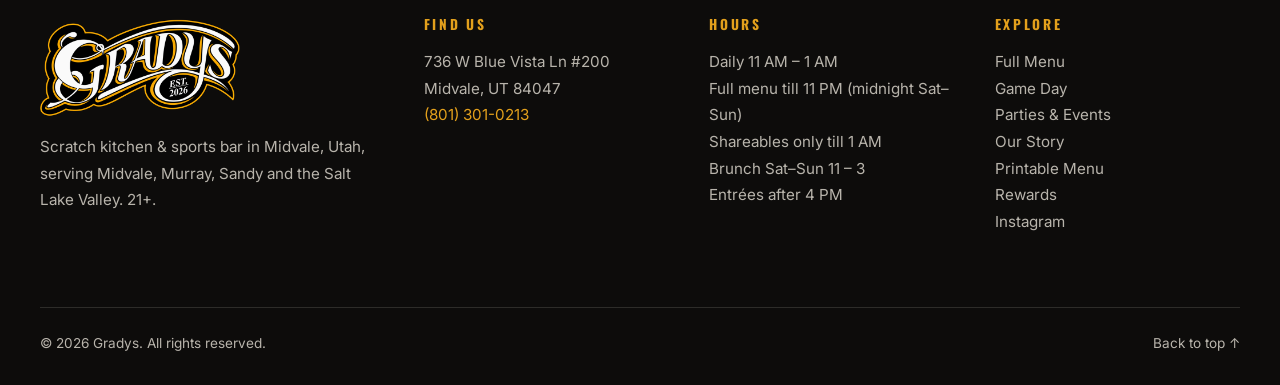
==== commit 8f314a98: "Serving cards link to their menu section; tighter cards on phones Co-Authored-By: Claude Opus 5.5 <n" ====
--- a/index.html
+++ b/index.html
@@ -17,7 +17,7 @@
   <link rel="preconnect" href="https://fonts.gstatic.com" crossorigin>
   <link href="https://fonts.googleapis.com/css2?family=Oswald:wght@400;500;600;700&family=Playfair+Display:ital,wght@1,600;1,700&family=Inter:wght@400;500;600&display=swap" rel="stylesheet">
   <link rel="stylesheet" href="styles.css?v=202611191800">
-  <link rel="stylesheet" href="pages.css?v=202611192130">
+  <link rel="stylesheet" href="pages.css?v=202611192200">
   <script type="application/ld+json">
 {
   "@context": "https://schema.org",
@@ -353,9 +353,9 @@
           <p class="script">lit up means it's on</p>
         </div>
         <ul class="serve-times" aria-label="What's served when">
-          <li data-serve="full"><b>Full Menu</b><span>11 AM – 11 PM</span><small>Sat &amp; Sun till midnight · entrées after 4 PM</small></li>
-          <li data-serve="brunch"><b>Brunch</b><span>11 AM – 3 PM</span><small>Saturday &amp; Sunday</small></li>
-          <li data-serve="late"><b>Late Night</b><span>Shareables only</span><small>11 PM – 1 AM · Sat &amp; Sun 12 – 1 AM</small></li>
+          <li data-serve="full"><a class="serve-link" href="#full-menu"><b>Full Menu</b><span>11 AM – 11 PM</span><small>Sat &amp; Sun till midnight · entrées after 4 PM</small><em class="serve-go">View menu →</em></a></li>
+          <li data-serve="brunch"><a class="serve-link" href="#full-menu/brunch"><b>Brunch</b><span>11 AM – 3 PM</span><small>Saturday &amp; Sunday</small><em class="serve-go">View menu →</em></a></li>
+          <li data-serve="late"><a class="serve-link" href="#full-menu/shareables"><b>Late Night</b><span>Shareables only</span><small>11 PM – 1 AM · Sat &amp; Sun 12 – 1 AM</small><em class="serve-go">View menu →</em></a></li>
         </ul>
       </div>
     </section>
@@ -645,9 +645,9 @@
         <h1>The Menu</h1>
         <p class="lead">The new menu just dropped: shareables, soups, burgers, handhelds and entrées after 4 PM. Burgers and handhelds come with house chips or fries.</p>
         <ul class="serve-times" aria-label="What's served when">
-          <li data-serve="full"><b>Full Menu</b><span>11 AM – 11 PM</span><small>Sat &amp; Sun till midnight · entrées after 4 PM</small></li>
-          <li data-serve="brunch"><b>Brunch</b><span>11 AM – 3 PM</span><small>Saturday &amp; Sunday</small></li>
-          <li data-serve="late"><b>Late Night</b><span>Shareables only</span><small>11 PM – 1 AM · Sat &amp; Sun 12 – 1 AM</small></li>
+          <li data-serve="full"><a class="serve-link" href="#full-menu"><b>Full Menu</b><span>11 AM – 11 PM</span><small>Sat &amp; Sun till midnight · entrées after 4 PM</small><em class="serve-go">View menu →</em></a></li>
+          <li data-serve="brunch"><a class="serve-link" href="#full-menu/brunch"><b>Brunch</b><span>11 AM – 3 PM</span><small>Saturday &amp; Sunday</small><em class="serve-go">View menu →</em></a></li>
+          <li data-serve="late"><a class="serve-link" href="#full-menu/shareables"><b>Late Night</b><span>Shareables only</span><small>11 PM – 1 AM · Sat &amp; Sun 12 – 1 AM</small><em class="serve-go">View menu →</em></a></li>
         </ul>
         <p class="menu-legend"><abbr class="diet" title="Vegetarian">V</abbr> Vegetarian <abbr class="diet" title="Vegan">VG</abbr> Vegan <a class="print-link" href="print.html">Print / save as PDF ↗</a></p>
         <div class="actions"><a href="order.html" class="btn" data-order>Order Online</a></div>
--- a/pages.css
+++ b/pages.css
@@ -399,3 +399,20 @@
 
 /* ----- Home: "What's Cooking Now" band (replaced the red Specials & Game Days band) ----- */
 .serving-home .serve-times { margin: 2.2rem auto 0; max-width: 860px; }
+
+/* ----- Serving cards are links to that part of the menu (whole card clickable) ----- */
+.serve-link { display: flex; flex-direction: column; gap: .15rem; color: inherit; text-decoration: none; }
+.serve-link::before { content: ""; position: absolute; inset: 0; border-radius: 10px; z-index: 1; }
+.serve-times li { cursor: pointer; transition: box-shadow .4s, border-color .25s, transform .25s; }
+.serve-times li:hover, .serve-times li:focus-within { border-color: var(--gold); transform: translateY(-2px); }
+.serve-link:focus-visible { outline: none; }
+.serve-times li:focus-within { outline: 2px solid var(--gold); outline-offset: 3px; }
+.serve-go { position: relative; font-style: normal; font-family: var(--f-head); text-transform: uppercase; letter-spacing: .12em; font-size: .66rem; color: var(--gold); margin-top: .45rem; opacity: .85; transition: opacity .25s, transform .25s; }
+.serve-times li:hover .serve-go { opacity: 1; transform: translateX(3px); }
+@media (max-width: 760px) {
+  .serve-times { gap: .6rem; }
+  .serve-times li { padding: .95rem 1.15rem; }
+  .serve-times span { font-size: 1rem; }
+  .serve-go { margin-top: .3rem; }
+  .serve-times li.now::after { margin-top: .35rem; }
+}
